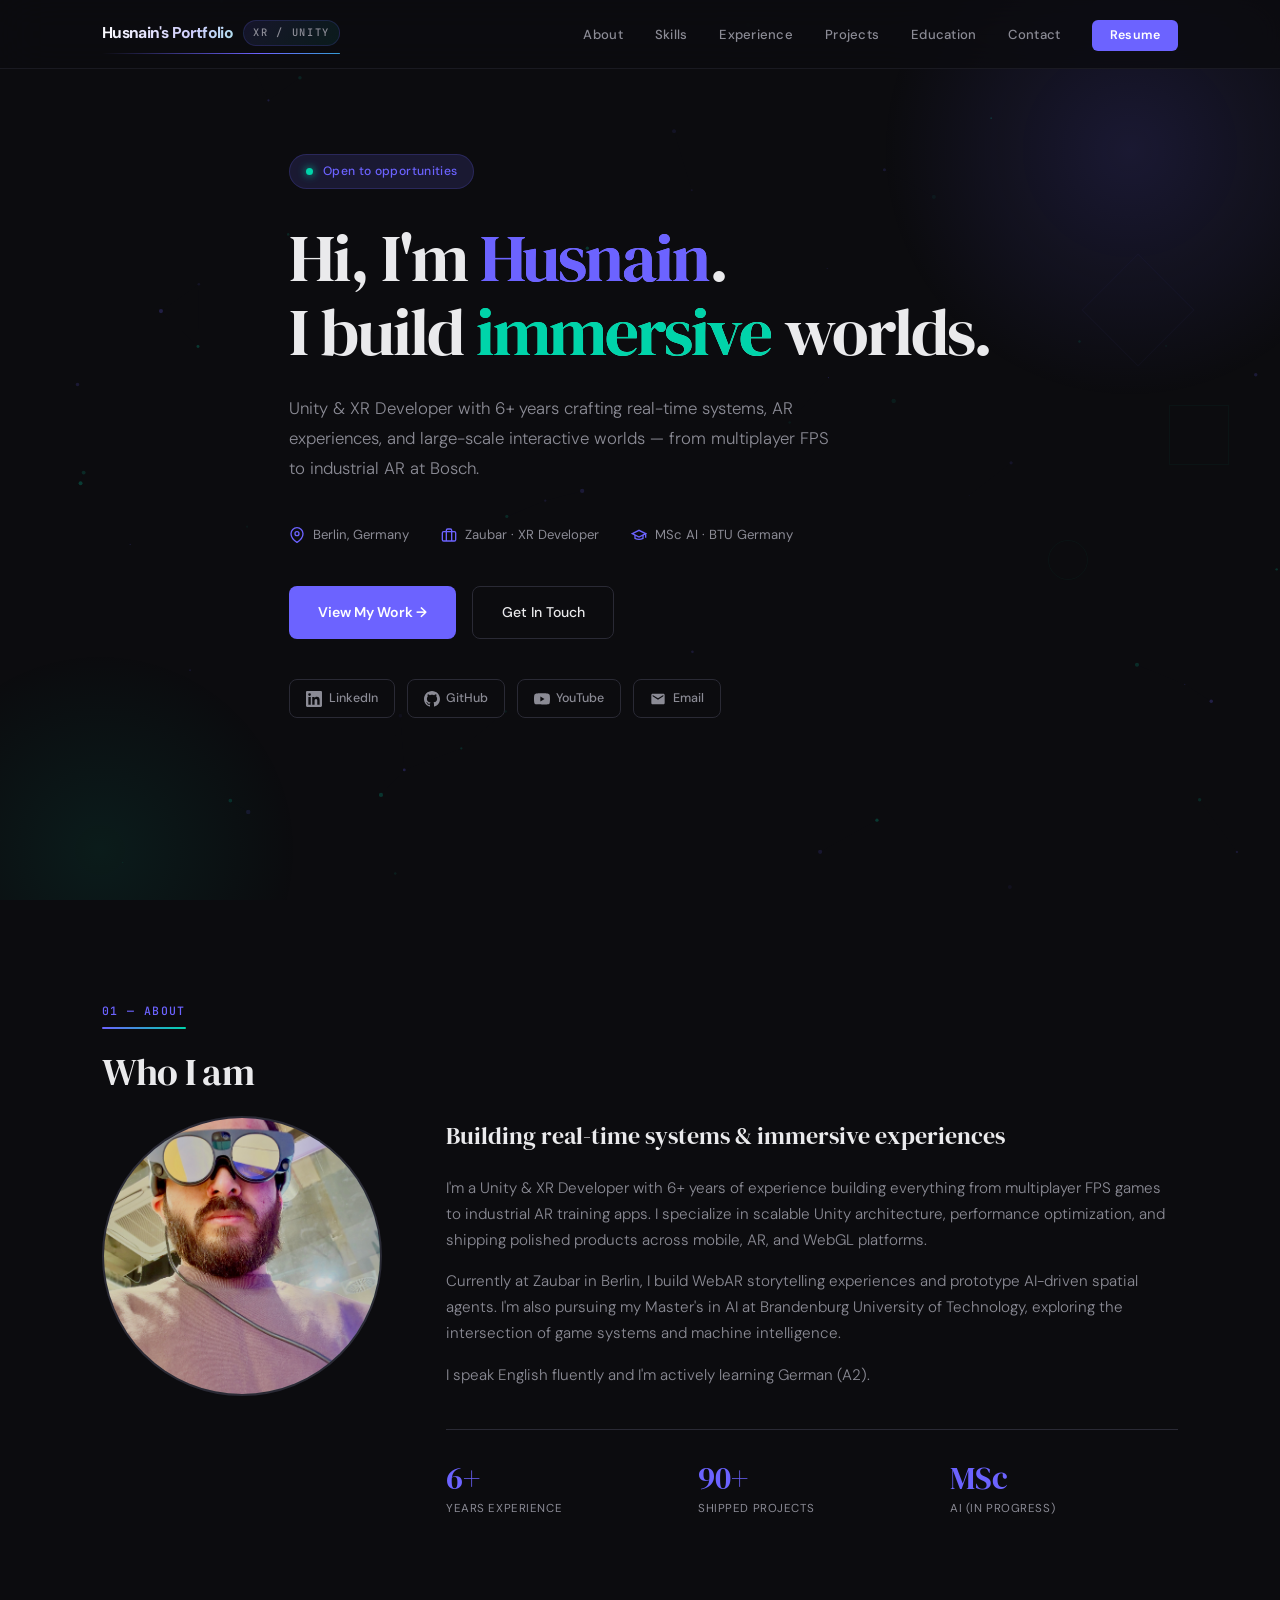
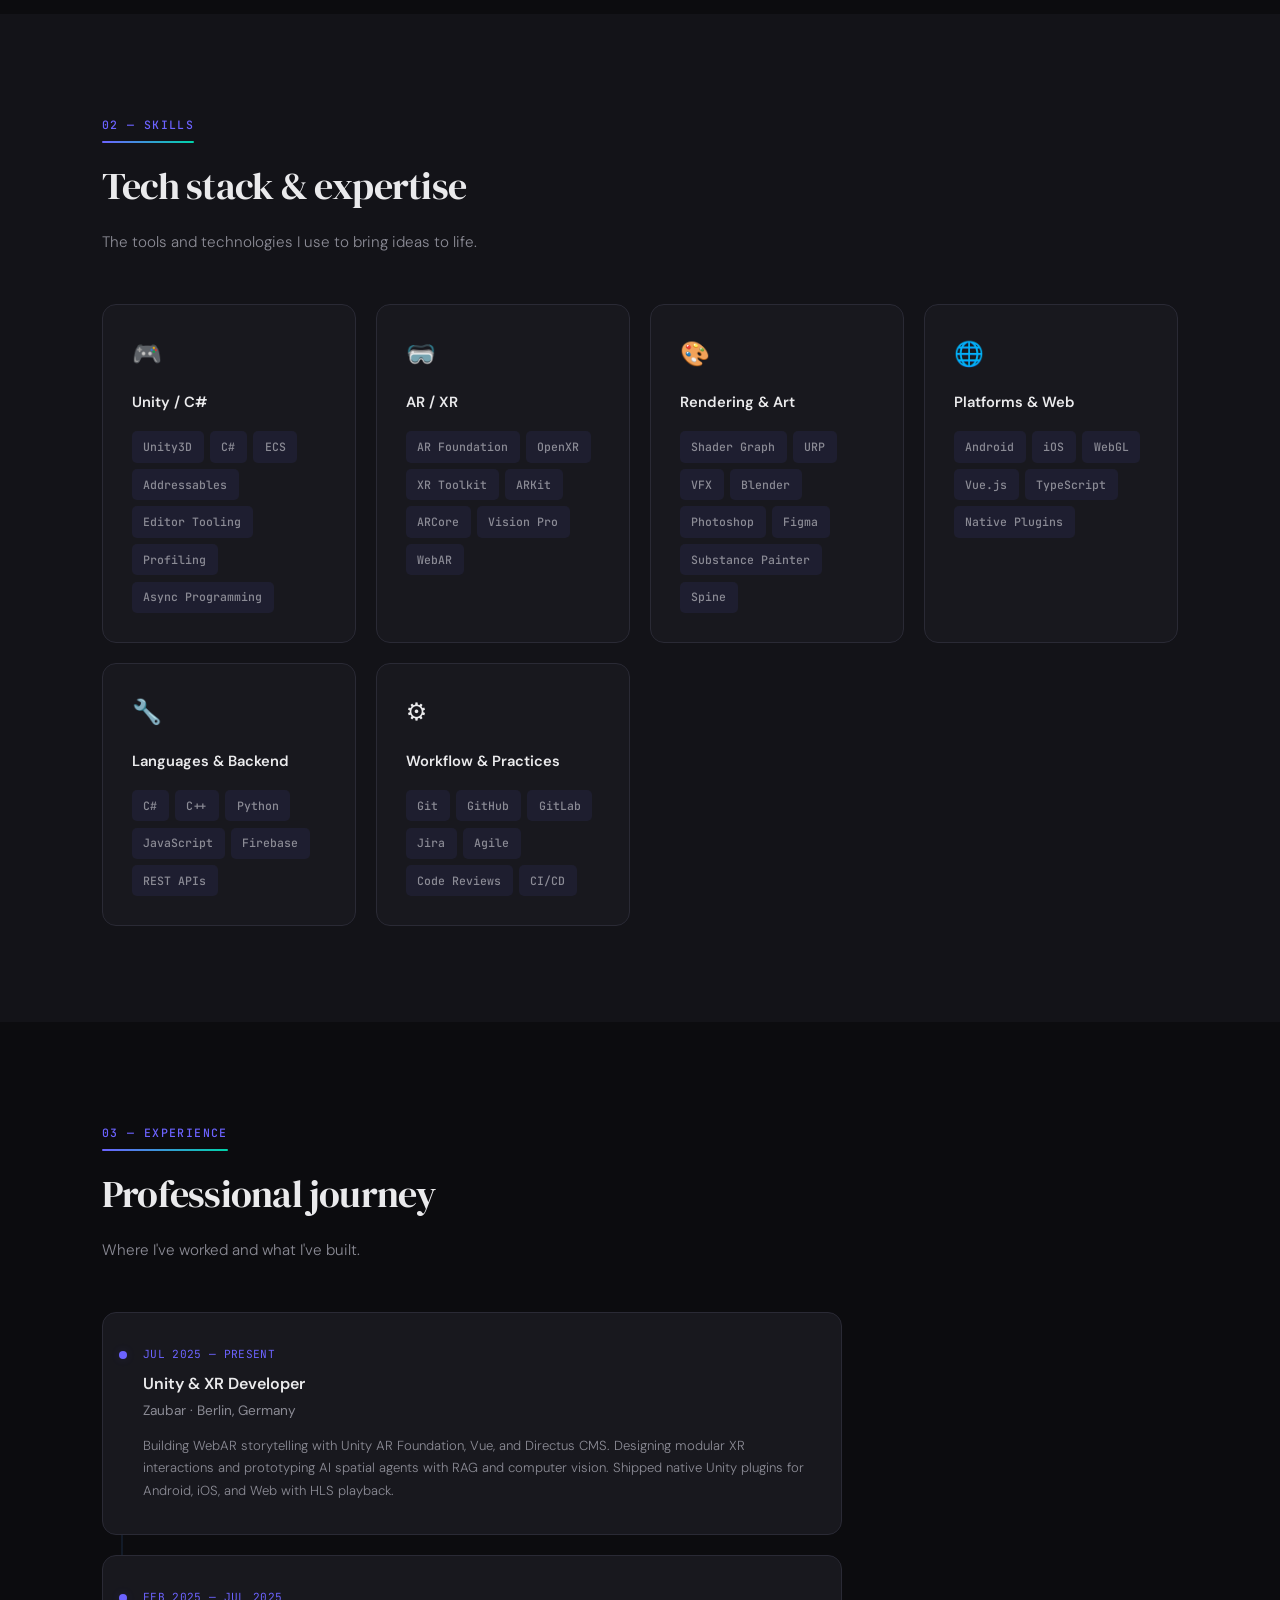
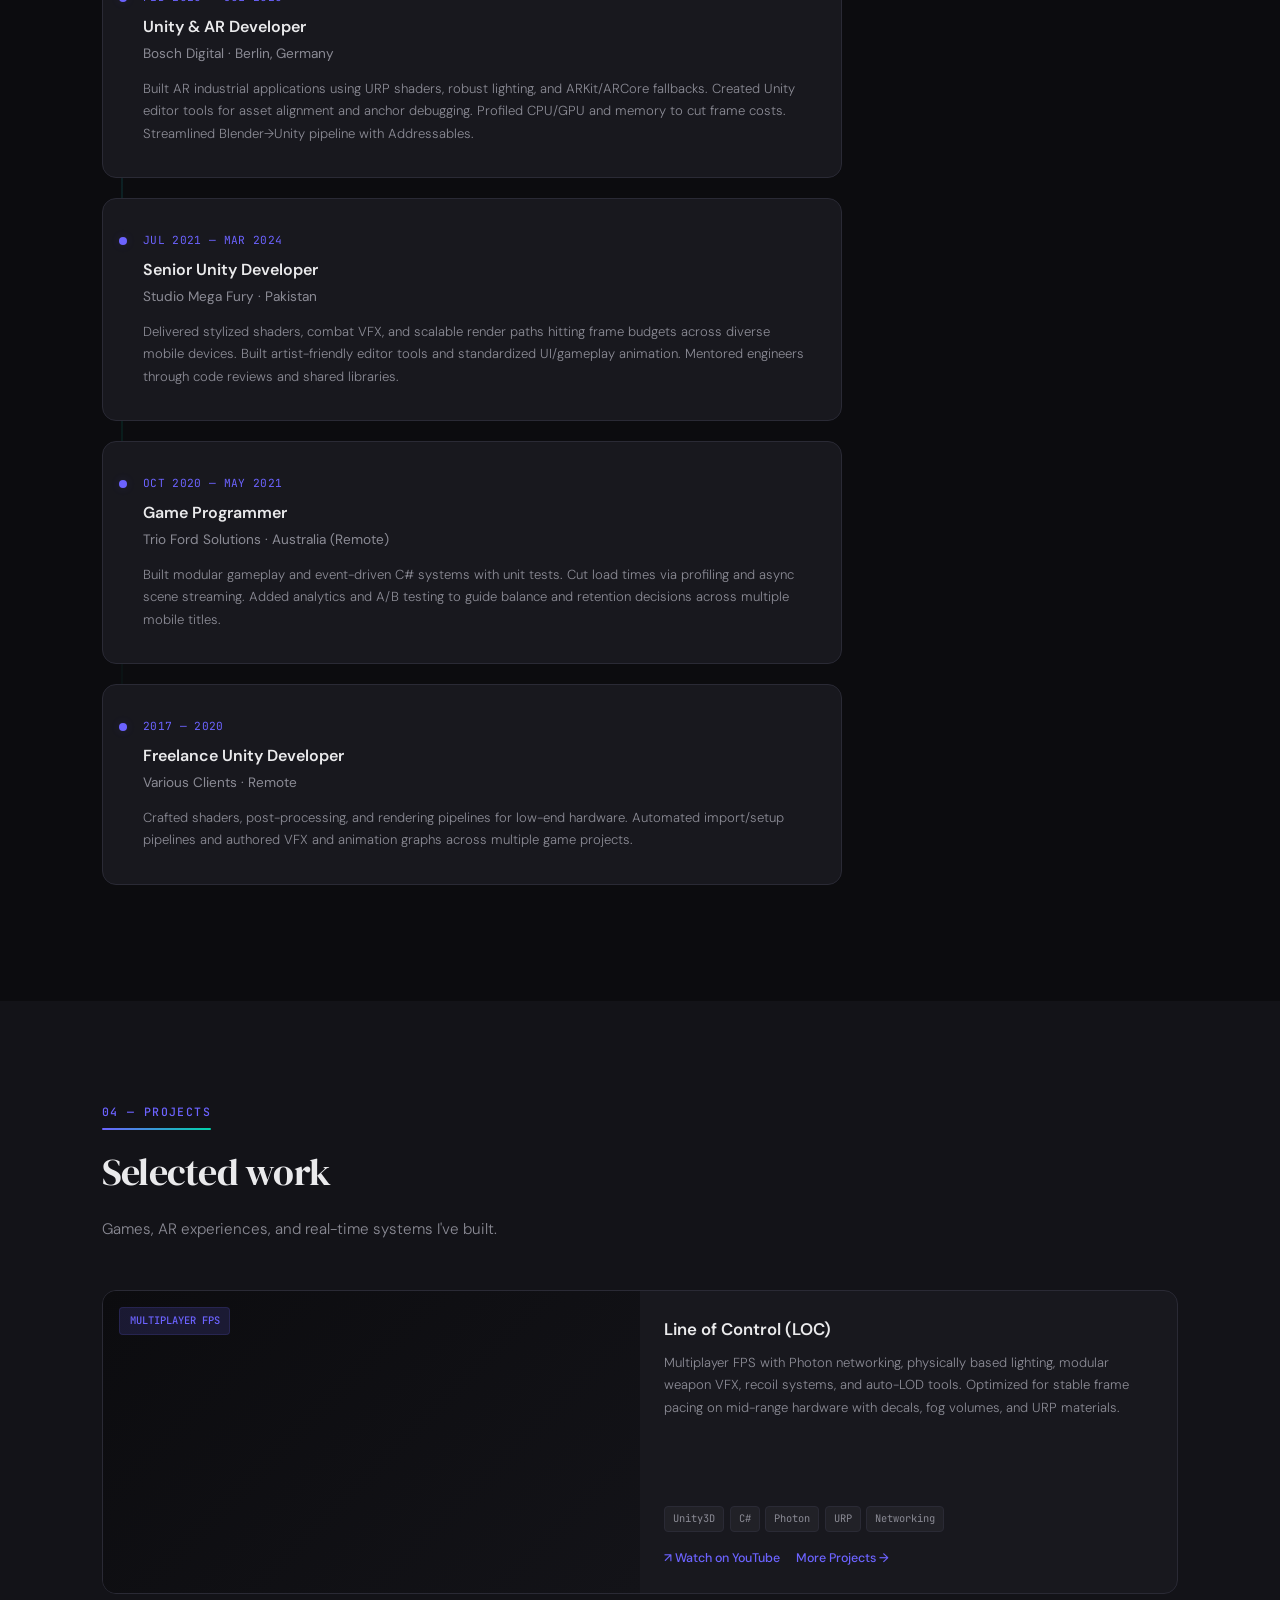
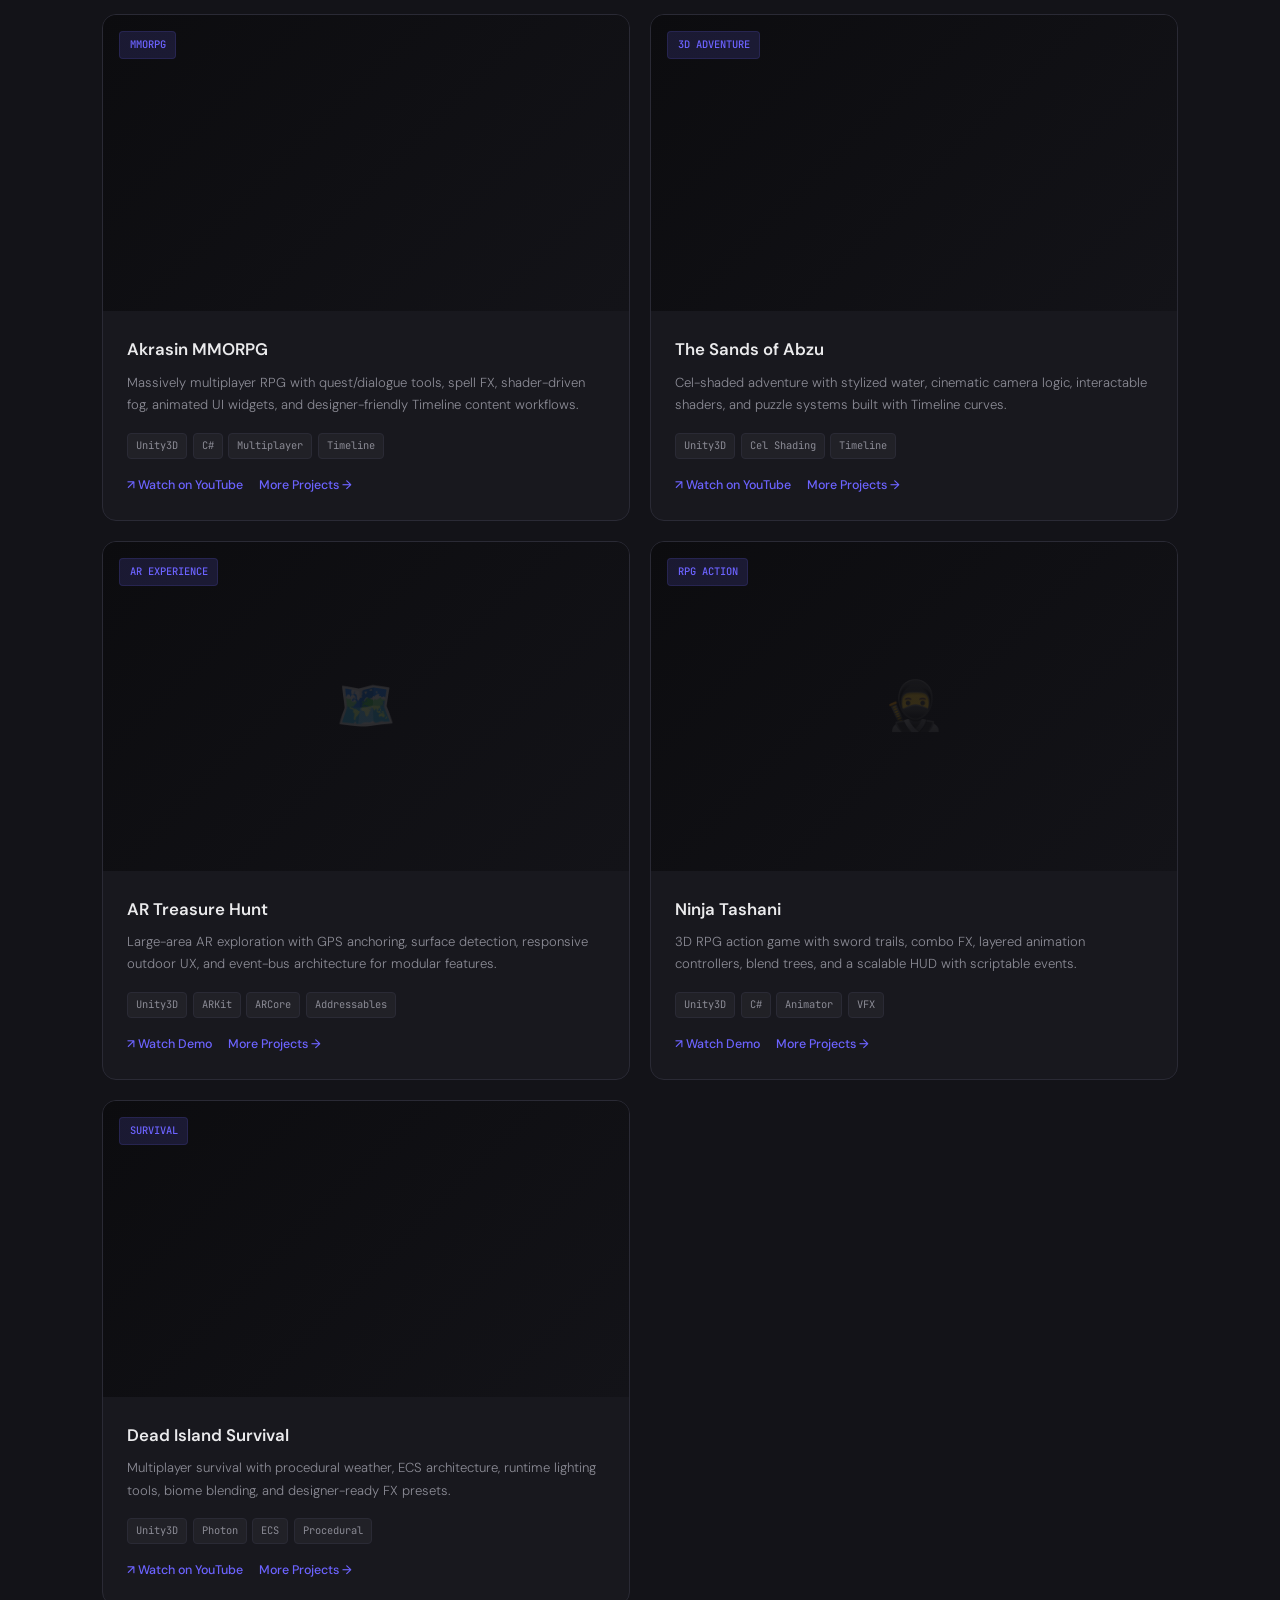
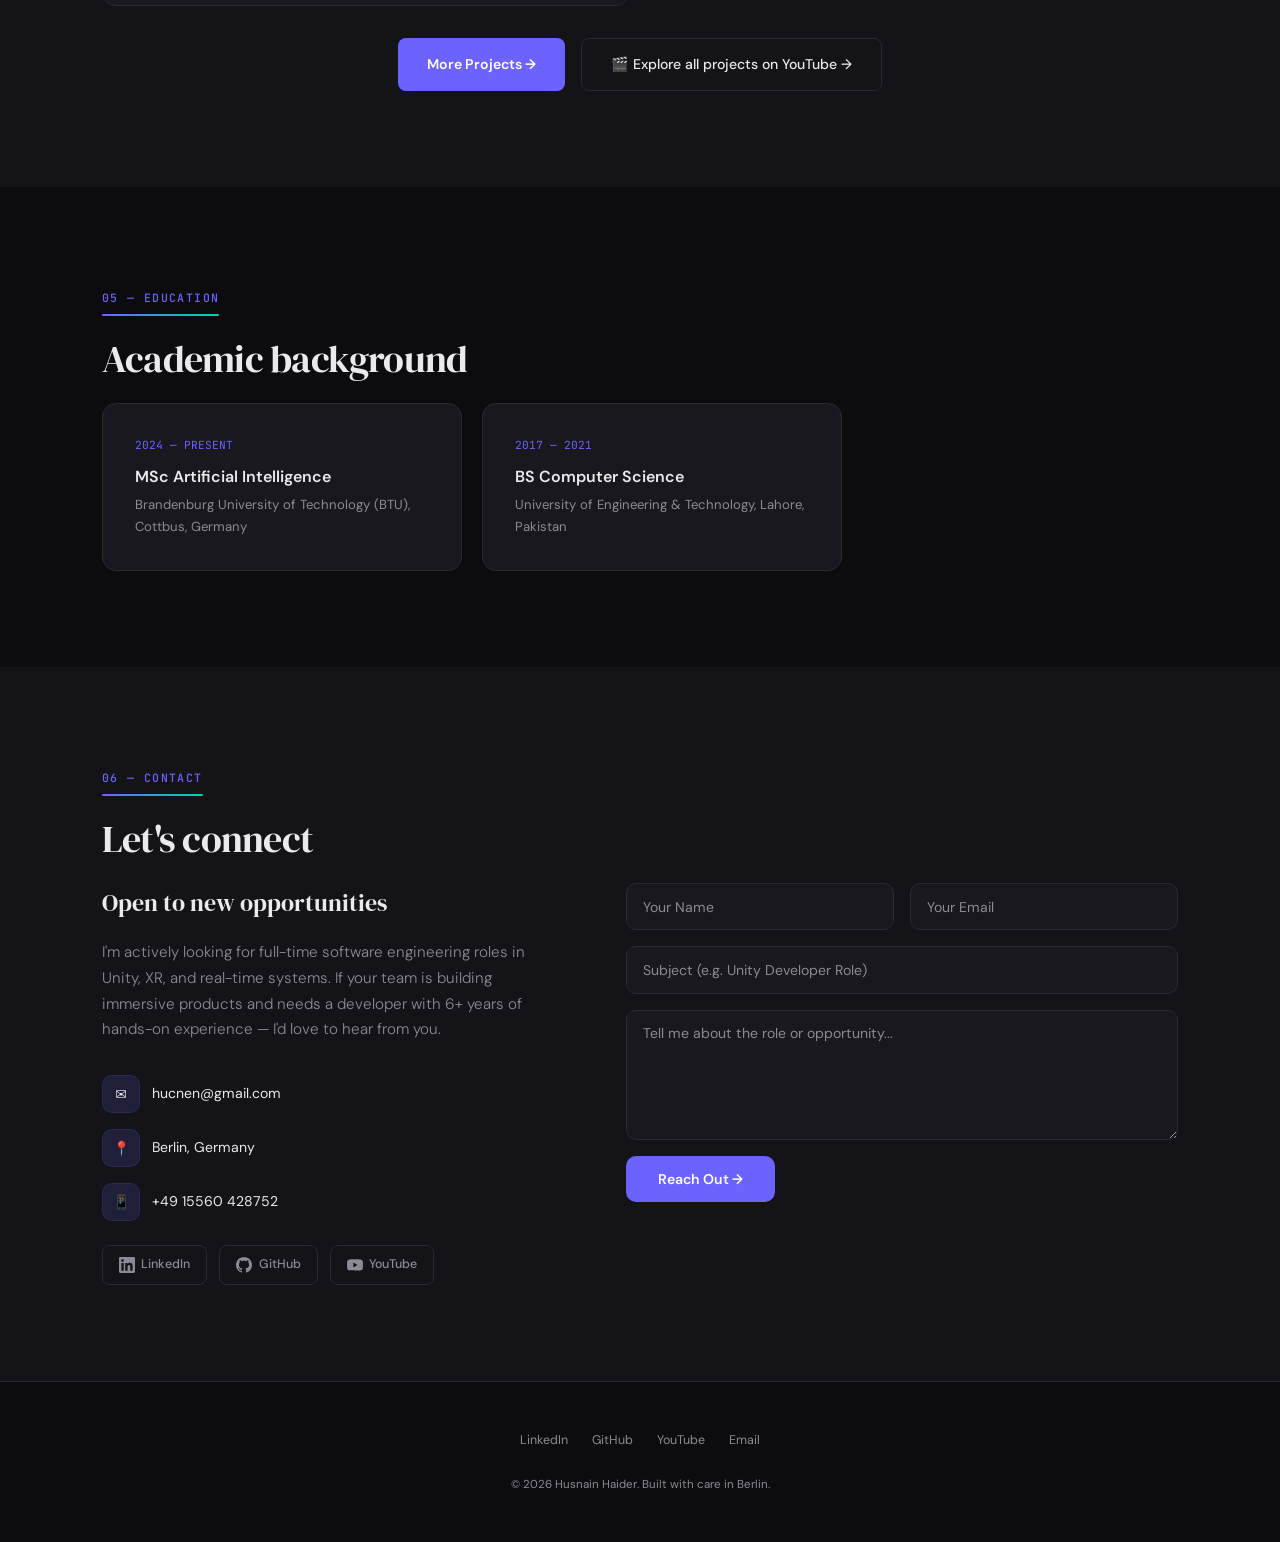
==== index.html @ 09506881 "Update shipped projects count from 50 to 90" ====
<!DOCTYPE html>
<html lang="en">
<head>
<meta charset="UTF-8">
<meta name="viewport" content="width=device-width, initial-scale=1.0">
<title>Husnain Haider — Unity & XR Developer | Berlin, Germany</title>
<meta name="description" content="Husnain Haider is a Unity & XR Developer with 6+ years building real-time games, AR experiences, and immersive worlds. Currently at Zaubar, Berlin. Previously at Bosch Digital. MSc AI at BTU Germany.">
<meta name="keywords" content="Husnain Haider, Unity Developer, XR Developer, AR Developer, Game Programmer, Berlin, Germany, Zaubar, Bosch Digital, C#, Unity3D, Augmented Reality, VR Developer">
<meta name="author" content="Husnain Haider">
<meta name="robots" content="index, follow">
<link rel="canonical" href="https://husnain.site/">
<!-- Open Graph -->
<meta property="og:type" content="website">
<meta property="og:url" content="https://husnain.site/">
<meta property="og:title" content="Husnain Haider — Unity & XR Developer">
<meta property="og:description" content="Unity & XR Developer with 6+ years building real-time games, AR experiences, and immersive worlds. Based in Berlin, Germany.">
<meta property="og:image" content="https://husnain.site/assets/photo.jpg">
<meta property="og:site_name" content="Husnain Haider Portfolio">
<!-- Twitter Card -->
<meta name="twitter:card" content="summary_large_image">
<meta name="twitter:title" content="Husnain Haider — Unity & XR Developer">
<meta name="twitter:description" content="Unity & XR Developer with 6+ years building real-time games, AR experiences, and immersive worlds. Based in Berlin, Germany.">
<meta name="twitter:image" content="https://husnain.site/assets/photo.jpg">
<!-- JSON-LD Structured Data -->
<script type="application/ld+json">
{
  "@context": "https://schema.org",
  "@type": "Person",
  "name": "Husnain Haider",
  "url": "https://husnain.site",
  "image": "https://husnain.site/assets/photo.jpg",
  "jobTitle": "Unity & XR Developer",
  "worksFor": { "@type": "Organization", "name": "Zaubar" },
  "address": { "@type": "PostalAddress", "addressLocality": "Berlin", "addressCountry": "DE" },
  "email": "hucnen@gmail.com",
  "telephone": "+4915560428752",
  "sameAs": [
    "https://linkedin.com/in/husnain-haider0",
    "https://github.com/husnain-haider",
    "https://www.youtube.com/@Hucnain"
  ],
  "alumniOf": [
    { "@type": "CollegeOrUniversity", "name": "Brandenburg University of Technology" },
    { "@type": "CollegeOrUniversity", "name": "University of Engineering and Technology Lahore" }
  ],
  "knowsAbout": ["Unity3D", "C#", "Augmented Reality", "XR Development", "Game Development", "AR Foundation", "OpenXR"]
}
</script>
<link rel="icon" type="image/x-icon" href="assets/favicon.ico">
<link rel="icon" type="image/png" sizes="32x32" href="assets/favicon-32.png">
<link rel="apple-touch-icon" sizes="180x180" href="assets/apple-touch-icon.png">
<link href="https://fonts.googleapis.com/css2?family=DM+Serif+Display&family=DM+Sans:wght@300;400;500;600;700&family=JetBrains+Mono:wght@400;500&display=swap" rel="stylesheet">
<style>
*, *::before, *::after { margin: 0; padding: 0; box-sizing: border-box; }

:root {
  --bg: #0C0C0F;
  --bg-alt: #131318;
  --bg-card: #18181E;
  --text: #EAEAEC;
  --text-muted: #8B8B95;
  --accent: #6C63FF;
  --accent-glow: rgba(108, 99, 255, 0.15);
  --accent-secondary: #00D4AA;
  --border: #2A2A35;
  --border-hover: #3A3A48;
  --serif: 'DM Serif Display', Georgia, serif;
  --sans: 'DM Sans', system-ui, sans-serif;
  --mono: 'JetBrains Mono', monospace;
  --radius: 14px;
  --transition: 0.35s cubic-bezier(0.4, 0, 0.2, 1);
}

html { scroll-behavior: smooth; font-size: 16px; }
body {
  font-family: var(--sans);
  background: var(--bg);
  color: var(--text);
  line-height: 1.7;
  -webkit-font-smoothing: antialiased;
}

::selection { background: var(--accent); color: #fff; }
a { color: inherit; text-decoration: none; }
.container { max-width: 1140px; margin: 0 auto; padding: 0 2rem; }

/* ─── NAV ─── */
nav {
  position: fixed; top: 0; left: 0; right: 0; z-index: 100;
  background: rgba(12, 12, 15, 0.8);
  backdrop-filter: blur(24px) saturate(1.2);
  border-bottom: 1px solid rgba(42,42,53,0.5);
}
nav .container {
  display: flex; justify-content: space-between; align-items: center;
  height: 68px;
}
.nav-logo {
  position: relative; display: inline-flex; align-items: center; gap: 0.65rem;
  font-family: var(--sans); font-size: 0.98rem; font-weight: 700;
  letter-spacing: -0.04em; color: var(--text);
  padding: 0.35rem 0 0.45rem; isolation: isolate;
}
.nav-logo::after {
  content: ''; position: absolute; left: 0; right: 0; bottom: 0;
  height: 1px; border-radius: 999px;
  background: linear-gradient(90deg, transparent, var(--accent), var(--accent-secondary), transparent);
  background-size: 200% 100%;
  animation: logoBeam 4.8s linear infinite;
}
.nav-logo-main {
  background: linear-gradient(120deg, #ffffff 0%, #cfcdfd 35%, #8ef1df 70%, #ffffff 100%);
  background-size: 200% 100%;
  -webkit-background-clip: text; background-clip: text; color: transparent;
  animation: logoShift 5.5s ease-in-out infinite;
}
.nav-logo-tag {
  position: relative; overflow: hidden;
  font-family: var(--mono); font-size: 0.65rem; font-weight: 500;
  letter-spacing: 0.16em; text-transform: uppercase; color: var(--text-muted);
  padding: 0.2rem 0.55rem; border-radius: 999px;
  border: 1px solid rgba(108,99,255,0.18);
  background: linear-gradient(135deg, rgba(108,99,255,0.12), rgba(0,212,170,0.08));
}
.nav-logo-tag::before {
  content: ''; position: absolute; inset: 0;
  background: linear-gradient(120deg, transparent 0%, rgba(255,255,255,0.28) 48%, transparent 100%);
  transform: translateX(-140%);
  animation: logoSweep 3.8s ease-in-out infinite;
}
.nav-logo-tag span { position: relative; z-index: 1; }
.nav-links { display: flex; gap: 2rem; list-style: none; align-items: center; }
.nav-links a {
  font-size: 0.82rem; font-weight: 500; color: var(--text-muted);
  letter-spacing: 0.02em; transition: var(--transition);
}
.nav-links a:hover { color: var(--text); }
.nav-resume {
  background: var(--accent) !important; color: #fff !important;
  padding: 0.45rem 1.1rem; border-radius: 6px; font-size: 0.78rem !important;
  font-weight: 600 !important; transition: var(--transition);
}
.nav-resume:hover { opacity: 0.85; transform: translateY(-1px); }
.hamburger {
  display: none; flex-direction: column; gap: 5px; cursor: pointer;
  background: none; border: none; padding: 4px;
}
.hamburger span {
  width: 22px; height: 2px; background: var(--text); border-radius: 2px;
  transition: var(--transition);
}

/* ─── PARTICLES CANVAS ─── */
#particles-canvas { position: fixed; inset: 0; pointer-events: none; z-index: 0; opacity: 0.45; }

/* ─── HERO ENTRANCE ─── */
@keyframes fadeInUp { from { opacity: 0; transform: translateY(35px); } to { opacity: 1; transform: translateY(0); } }
@keyframes shimmer { 0% { background-position: -200% 0; } 100% { background-position: 200% 0; } }
@keyframes gradientFlow { 0% { background-position: 0% 50%; } 50% { background-position: 100% 50%; } 100% { background-position: 0% 50%; } }
@keyframes morphBlob { 0%,100%{border-radius:60% 40% 30% 70%/60% 30% 70% 40%}25%{border-radius:30% 60% 70% 40%/50% 60% 30% 60%}50%{border-radius:50% 60% 30% 60%/30% 50% 70% 50%}75%{border-radius:60% 30% 50% 40%/70% 40% 60% 30%} }
@keyframes orbitSpin { from{transform:rotate(0deg)}to{transform:rotate(360deg)} }
@keyframes counterSpin { from{transform:rotate(0deg)}to{transform:rotate(-360deg)} }
@keyframes glowPulse { 0%,100%{box-shadow:0 0 20px var(--accent-glow),0 0 40px rgba(108,99,255,0.04)}50%{box-shadow:0 0 30px var(--accent-glow),0 0 60px rgba(108,99,255,0.1)} }

.hero-badge { animation: fadeInUp 0.8s ease-out 0.2s both; }
.hero h1 { animation: fadeInUp 0.8s ease-out 0.4s both; }
.hero-sub { animation: fadeInUp 0.8s ease-out 0.6s both; }
.hero-details { animation: fadeInUp 0.8s ease-out 0.8s both; }
.hero-actions { animation: fadeInUp 0.8s ease-out 1s both; }
.social-row { animation: fadeInUp 0.8s ease-out 1.15s both; }

.hero h1 .accent {
  background: linear-gradient(120deg, var(--accent), #9B8FFF, var(--accent));
  background-size: 200% auto; -webkit-background-clip: text; background-clip: text; color: transparent;
  animation: fadeInUp 0.8s ease-out 0.4s both, shimmer 4s linear 1.5s infinite;
}
.hero h1 .accent-green {
  background: linear-gradient(120deg, var(--accent-secondary), #7DFFDC, var(--accent-secondary));
  background-size: 200% auto; -webkit-background-clip: text; background-clip: text; color: transparent;
  animation: fadeInUp 0.8s ease-out 0.4s both, shimmer 5s linear 1.5s infinite;
}

/* ─── FLOATING GEOMETRY ─── */
.geo-shape { position: absolute; pointer-events: none; opacity: 0.04; border: 1px solid var(--accent); }
.geo-1 { width: 80px; height: 80px; top: 30%; right: 8%; transform: rotate(45deg); animation: float 12s ease-in-out infinite, orbitSpin 30s linear infinite; }
.geo-2 { width: 40px; height: 40px; top: 60%; right: 15%; border-radius: 50%; border-color: var(--accent-secondary); animation: float 15s ease-in-out infinite reverse; }
.geo-3 { width: 60px; height: 60px; top: 45%; right: 4%; animation: morphBlob 10s ease-in-out infinite, float 18s ease-in-out infinite; border-color: var(--accent-secondary); }

/* ─── PHOTO ORBIT RING ─── */
.about-photo { position: relative; animation: glowPulse 4s ease-in-out infinite; transition: transform 0.3s ease; }
.about-photo::before { content:''; position:absolute; inset:-8px; border-radius:50%; z-index:-1; background:conic-gradient(from 0deg,var(--accent),var(--accent-secondary),transparent,var(--accent)); animation:orbitSpin 8s linear infinite; opacity:0.25; }
.about-photo::after { content:''; position:absolute; inset:-18px; border-radius:50%; z-index:-2; border:1px dashed rgba(108,99,255,0.12); animation:counterSpin 25s linear infinite; }

/* ─── STAT HOVER ─── */
.stat-number { display: inline-block; transition: transform 0.3s ease, text-shadow 0.3s ease; }
.stat-number:hover { transform: scale(1.15); text-shadow: 0 0 20px var(--accent-glow); }

/* ─── SKILL CARD SPOTLIGHT ─── */
.skill-card::after { content:''; position:absolute; inset:0; border-radius:var(--radius); opacity:0; transition:opacity 0.4s; pointer-events:none; background:radial-gradient(circle at var(--mx,50%) var(--my,50%),rgba(108,99,255,0.07) 0%,transparent 60%); }
.skill-card:hover::after { opacity: 1; }

/* ─── TIMELINE CONNECTOR ─── */
.exp-list { position: relative; }
.exp-list::before { content:''; position:absolute; left:calc(1rem + 3px); top:2.4rem; bottom:2.4rem; width:2px; background:linear-gradient(to bottom,var(--accent),var(--accent-secondary),transparent); opacity:0.12; }
.exp-item::before { transition: transform 0.3s ease, box-shadow 0.3s ease; }
.exp-item:hover::before { transform: scale(1.6); box-shadow: 0 0 12px var(--accent), 0 0 24px var(--accent-glow); }

/* ─── PROJECT CARD SHINE ─── */
.project-card { position: relative; overflow: hidden; }
.project-card::after { content:''; position:absolute; top:0; left:-100%; width:50%; height:100%; background:linear-gradient(90deg,transparent,rgba(255,255,255,0.03),transparent); transition:left 0.6s ease; z-index:1; pointer-events:none; }
.project-card:hover::after { left: 150%; }

/* ─── BUTTON EFFECTS ─── */
.btn-primary, .btn-secondary { position: relative; overflow: hidden; }
.btn-primary::before, .btn-secondary::before { content:''; position:absolute; top:50%; left:50%; width:0; height:0; border-radius:50%; background:rgba(255,255,255,0.12); transform:translate(-50%,-50%); transition:width 0.5s,height 0.5s; pointer-events:none; }
.btn-primary:hover::before, .btn-secondary:hover::before { width: 300px; height: 300px; }

/* ─── SECTION LABEL GRADIENT LINE ─── */
.section-label { position: relative; display: inline-block; }
.section-label::after { content:''; display:block; height:2px; margin-top:0.4rem; background:linear-gradient(90deg,var(--accent),var(--accent-secondary),transparent); background-size:200% 100%; animation:gradientFlow 3s ease infinite; border-radius:2px; }

/* ─── NAV SCROLL ─── */
nav.scrolled { background: rgba(12,12,15,0.95); box-shadow: 0 4px 30px rgba(0,0,0,0.3); }
nav { transition: background 0.3s ease, box-shadow 0.3s ease; }

/* ─── HERO ─── */
.hero {
  min-height: 100vh; display: flex; align-items: center;
  padding-top: 68px; position: relative; overflow: hidden;
}
.hero-bg-grid {
  position: absolute; inset: 0; opacity: 0.03;
  background-image:
    linear-gradient(rgba(255,255,255,0.1) 1px, transparent 1px),
    linear-gradient(90deg, rgba(255,255,255,0.1) 1px, transparent 1px);
  background-size: 60px 60px;
}
.hero-glow {
  position: absolute; top: -100px; right: -100px;
  width: 500px; height: 500px; border-radius: 50%;
  background: radial-gradient(circle, var(--accent-glow) 0%, transparent 70%);
  pointer-events: none; animation: float 8s ease-in-out infinite;
}
.hero-glow-2 {
  position: absolute; bottom: -150px; left: -100px;
  width: 400px; height: 400px; border-radius: 50%;
  background: radial-gradient(circle, rgba(0,212,170,0.08) 0%, transparent 70%);
  pointer-events: none; animation: float 10s ease-in-out infinite reverse;
}
@keyframes float {
  0%, 100% { transform: translate(0, 0); }
  50% { transform: translate(20px, -20px); }
}
.hero-content { position: relative; z-index: 1; max-width: 720px; }
.hero-badge {
  display: inline-flex; align-items: center; gap: 0.6rem;
  padding: 0.4rem 1rem; background: var(--accent-glow);
  border: 1px solid rgba(108,99,255,0.2);
  border-radius: 50px; font-size: 0.76rem; font-weight: 500;
  color: var(--accent); margin-bottom: 2rem; letter-spacing: 0.03em;
}
.hero-badge .dot {
  width: 7px; height: 7px; background: var(--accent-secondary); border-radius: 50%;
  animation: pulse 2s ease-in-out infinite;
  box-shadow: 0 0 8px var(--accent-secondary);
}
@keyframes pulse { 0%, 100% { opacity: 1; } 50% { opacity: 0.4; } }
@keyframes logoShift {
  0%, 100% { background-position: 0% 50%; }
  50% { background-position: 100% 50%; }
}
@keyframes logoSweep {
  0%, 18% { transform: translateX(-140%); }
  42%, 100% { transform: translateX(140%); }
}
@keyframes logoBeam {
  0% { background-position: 200% 50%; }
  100% { background-position: 0% 50%; }
}
.hero h1 {
  font-family: var(--serif); font-size: clamp(2.6rem, 5.5vw, 4.2rem);
  line-height: 1.1; letter-spacing: -0.03em; margin-bottom: 1.5rem; font-weight: 400;
}
.hero h1 .accent { color: var(--accent); }
.hero h1 .accent-green { color: var(--accent-secondary); }
.hero-sub {
  font-size: 1.05rem; color: var(--text-muted); max-width: 540px;
  margin-bottom: 2.5rem; line-height: 1.8; font-weight: 300;
}
.hero-details { display: flex; gap: 2rem; margin-bottom: 2.5rem; flex-wrap: wrap; }
.hero-detail {
  display: flex; align-items: center; gap: 0.5rem;
  font-size: 0.82rem; color: var(--text-muted);
}
.hero-detail svg { width: 16px; height: 16px; stroke: var(--accent); fill: none; stroke-width: 2; }
.hero-actions { display: flex; gap: 1rem; flex-wrap: wrap; margin-bottom: 2.5rem; }
.btn-primary {
  display: inline-flex; align-items: center; gap: 0.5rem;
  padding: 0.85rem 1.8rem; background: var(--accent);
  color: #fff; border-radius: 8px; font-size: 0.88rem;
  font-weight: 600; transition: var(--transition); border: none; cursor: pointer;
}
.btn-primary:hover { transform: translateY(-2px); box-shadow: 0 8px 30px var(--accent-glow); }
.btn-secondary {
  display: inline-flex; align-items: center; gap: 0.5rem;
  padding: 0.85rem 1.8rem; background: transparent;
  color: var(--text); border-radius: 8px; font-size: 0.88rem;
  font-weight: 500; border: 1.5px solid var(--border); transition: var(--transition);
}
.btn-secondary:hover { border-color: var(--accent); color: var(--accent); }

/* Social buttons - full names */
.social-row { display: flex; gap: 0.75rem; flex-wrap: wrap; }
.social-row a {
  display: inline-flex; align-items: center; justify-content: center; gap: 0.4rem;
  padding: 0.5rem 1rem; min-width: auto;
  border-radius: 8px; border: 1px solid var(--border); color: var(--text-muted);
  transition: var(--transition); font-size: 0.78rem; font-weight: 500;
  white-space: nowrap;
}
.social-row a:hover { border-color: var(--accent); color: var(--accent); background: var(--accent-glow); }
.social-row a svg { width: 16px; height: 16px; fill: currentColor; flex-shrink: 0; }

/* ─── SECTION COMMONS ─── */
section { padding: 6rem 0; }
.section-label {
  font-family: var(--mono); font-size: 0.72rem; font-weight: 500;
  color: var(--accent); letter-spacing: 0.12em; text-transform: uppercase;
  margin-bottom: 0.6rem;
}
.section-title {
  font-family: var(--serif); font-size: clamp(1.8rem, 3.5vw, 2.4rem);
  letter-spacing: -0.02em; margin-bottom: 0.75rem; font-weight: 400;
}
.section-desc {
  color: var(--text-muted); max-width: 540px; font-size: 0.95rem;
  margin-bottom: 3rem; font-weight: 300;
}
.alt-bg { background: var(--bg-alt); }

/* ─── ABOUT ─── */
.about-grid { display: grid; grid-template-columns: 280px 1fr; gap: 4rem; align-items: start; }
.about-photo {
  aspect-ratio: 1; border-radius: 50%; overflow: hidden;
  border: 2px solid var(--border); background: var(--bg-card);
}
.about-photo-placeholder {
  width: 100%; height: 100%; display: flex; flex-direction: column;
  align-items: center; justify-content: center; gap: 0.5rem;
  color: var(--text-muted); font-size: 0.8rem;
}
.about-photo-placeholder svg { opacity: 0.3; }
.about-text h3 { font-family: var(--serif); font-size: 1.5rem; margin-bottom: 1.2rem; font-weight: 400; }
.about-text p { color: var(--text-muted); margin-bottom: 1rem; font-weight: 300; font-size: 0.95rem; }
.about-stats {
  display: grid; grid-template-columns: repeat(3, 1fr); gap: 1.5rem;
  margin-top: 2.5rem; padding-top: 2rem; border-top: 1px solid var(--border);
}
.stat-number { font-family: var(--serif); font-size: 2rem; color: var(--accent); line-height: 1; margin-bottom: 0.3rem; }
.stat-label { font-size: 0.72rem; color: var(--text-muted); text-transform: uppercase; letter-spacing: 0.05em; }

/* ─── SKILLS ─── */
.skills-grid { display: grid; grid-template-columns: repeat(auto-fit, minmax(250px, 1fr)); gap: 1.25rem; }
.skill-card {
  background: var(--bg-card); border-radius: var(--radius); padding: 1.8rem;
  border: 1px solid var(--border); transition: var(--transition);
  position: relative; overflow: hidden;
}
.skill-card::before {
  content: ''; position: absolute; top: 0; left: 0; right: 0; height: 2px;
  background: linear-gradient(90deg, var(--accent), var(--accent-secondary));
  opacity: 0; transition: var(--transition);
}
.skill-card:hover { border-color: var(--border-hover); transform: translateY(-3px); }
.skill-card:hover::before { opacity: 1; }
.skill-icon { font-size: 1.5rem; margin-bottom: 1rem; }
.skill-card h4 { font-weight: 600; margin-bottom: 1rem; font-size: 0.92rem; }
.skill-tags { display: flex; flex-wrap: wrap; gap: 0.4rem; }
.skill-tag {
  padding: 0.3rem 0.65rem; background: rgba(108,99,255,0.08); border-radius: 5px;
  font-size: 0.72rem; font-family: var(--mono); font-weight: 500;
  color: var(--text-muted); transition: var(--transition); border: 1px solid transparent;
}
.skill-tag:hover { color: var(--accent); border-color: rgba(108,99,255,0.2); }

/* ─── EXPERIENCE ─── */
.exp-list { max-width: 740px; }
.exp-item {
  padding: 2rem; background: var(--bg-card); border-radius: var(--radius);
  border: 1px solid var(--border); margin-bottom: 1.25rem;
  transition: var(--transition); position: relative; padding-left: 2.5rem;
}
.exp-item:hover { border-color: var(--border-hover); }
.exp-item::before {
  content: ''; position: absolute; left: 1rem; top: 2.4rem;
  width: 8px; height: 8px; border-radius: 50%;
  background: var(--accent); box-shadow: 0 0 10px var(--accent-glow);
}
.exp-date { font-family: var(--mono); font-size: 0.7rem; color: var(--accent); margin-bottom: 0.4rem; letter-spacing: 0.03em; }
.exp-item h4 { font-size: 1rem; font-weight: 600; margin-bottom: 0.1rem; }
.exp-company { font-size: 0.85rem; color: var(--text-muted); margin-bottom: 0.8rem; }
.exp-item p { font-size: 0.82rem; color: var(--text-muted); font-weight: 300; line-height: 1.7; }

/* ─── PROJECTS ─── */
.projects-grid { display: grid; grid-template-columns: repeat(2, 1fr); gap: 1.25rem; }
.project-card {
  background: var(--bg-card); border-radius: var(--radius); border: 1px solid var(--border);
  overflow: hidden; transition: var(--transition); display: flex; flex-direction: column;
}
.project-card:hover { border-color: var(--border-hover); transform: translateY(-3px); }
.project-card.featured { grid-column: 1 / -1; display: grid; grid-template-columns: 1fr 1fr; }
.project-thumb {
  background: linear-gradient(135deg, var(--bg) 0%, var(--bg-alt) 100%);
  aspect-ratio: 16/10; display: flex; align-items: center; justify-content: center;
  position: relative; overflow: hidden;
}
.project-thumb-icon { font-size: 3rem; opacity: 0.15; }
.project-thumb-tag {
  position: absolute; top: 1rem; left: 1rem;
  font-family: var(--mono); font-size: 0.65rem; font-weight: 500;
  color: var(--accent); background: var(--accent-glow);
  padding: 0.25rem 0.6rem; border-radius: 4px; border: 1px solid rgba(108,99,255,0.15);
  z-index: 2;
}
.project-thumb iframe {
  position: absolute; top: 0; left: 0; width: 100%; height: 100%; border: 0;
}
.project-thumb.has-video { aspect-ratio: 16/9; }
.project-body { padding: 1.5rem; flex: 1; display: flex; flex-direction: column; }
.project-body h3 { font-size: 1.05rem; font-weight: 600; margin-bottom: 0.5rem; }
.project-body p {
  font-size: 0.82rem; color: var(--text-muted); font-weight: 300;
  line-height: 1.7; margin-bottom: 1rem; flex: 1;
}
.project-tech { display: flex; gap: 0.35rem; flex-wrap: wrap; margin-bottom: 1rem; }
.project-tech span {
  font-family: var(--mono); font-size: 0.65rem; padding: 0.2rem 0.5rem;
  background: rgba(255,255,255,0.04); border-radius: 4px; color: var(--text-muted);
  border: 1px solid var(--border);
}
.project-links { display: flex; gap: 1rem; flex-wrap: wrap; }
.project-links a {
  font-size: 0.78rem; font-weight: 500; color: var(--accent);
  transition: var(--transition); display: flex; align-items: center; gap: 0.3rem;
}
.project-links a:hover { color: var(--accent-secondary); }
.projects-actions {
  display: flex; justify-content: center; gap: 1rem; margin-top: 2rem; flex-wrap: wrap;
}

/* ─── EDUCATION ─── */
.edu-grid { display: grid; grid-template-columns: 1fr 1fr; gap: 1.25rem; max-width: 740px; }
.edu-card {
  padding: 2rem; background: var(--bg-card); border-radius: var(--radius);
  border: 1px solid var(--border); transition: var(--transition);
}
.edu-card:hover { border-color: var(--border-hover); }
.edu-date { font-family: var(--mono); font-size: 0.7rem; color: var(--accent); margin-bottom: 0.5rem; }
.edu-card h4 { font-size: 1rem; font-weight: 600; margin-bottom: 0.2rem; }
.edu-card p { font-size: 0.82rem; color: var(--text-muted); }

/* ─── CONTACT ─── */
.contact-grid { display: grid; grid-template-columns: 1fr 1.2fr; gap: 4rem; }
.contact-info h3 { font-family: var(--serif); font-size: 1.5rem; margin-bottom: 1rem; font-weight: 400; }
.contact-info > p { color: var(--text-muted); margin-bottom: 2rem; font-weight: 300; font-size: 0.95rem; }
.contact-detail {
  display: flex; align-items: center; gap: 0.75rem; margin-bottom: 1rem; font-size: 0.88rem;
}
.contact-detail a { color: var(--text); transition: var(--transition); }
.contact-detail a:hover { color: var(--accent); }
.contact-icon {
  width: 38px; height: 38px; border-radius: 10px; background: var(--accent-glow);
  border: 1px solid rgba(108,99,255,0.15);
  display: flex; align-items: center; justify-content: center; font-size: 0.85rem; flex-shrink: 0;
}
.contact-form { display: flex; flex-direction: column; gap: 1rem; }
.form-row { display: grid; grid-template-columns: 1fr 1fr; gap: 1rem; }
.contact-form input, .contact-form textarea {
  width: 100%; padding: 0.85rem 1rem; background: var(--bg-card);
  border: 1.5px solid var(--border); border-radius: 10px; font-family: var(--sans);
  font-size: 0.88rem; color: var(--text); transition: var(--transition); outline: none;
}
.contact-form input::placeholder, .contact-form textarea::placeholder { color: var(--text-muted); }
.contact-form input:focus, .contact-form textarea:focus {
  border-color: var(--accent); box-shadow: 0 0 0 3px var(--accent-glow);
}
.contact-form textarea { resize: vertical; min-height: 130px; }
.contact-form button {
  padding: 0.9rem 2rem; background: var(--accent); color: #fff;
  border: none; border-radius: 10px; font-size: 0.88rem; font-weight: 600;
  cursor: pointer; transition: var(--transition); font-family: var(--sans); width: fit-content;
}
.contact-form button:hover { box-shadow: 0 8px 24px var(--accent-glow); transform: translateY(-1px); }

/* ─── FOOTER ─── */
footer { padding: 3rem 0; border-top: 1px solid var(--border); text-align: center; }
.footer-links { display: flex; justify-content: center; gap: 1.5rem; margin-bottom: 1.5rem; flex-wrap: wrap; }
.footer-links a { font-size: 0.78rem; color: var(--text-muted); transition: var(--transition); }
.footer-links a:hover { color: var(--accent); }
footer > .container > p { font-size: 0.72rem; color: var(--text-muted); }

/* ─── SCROLL REVEAL ─── */
.reveal { opacity: 0; transform: translateY(25px); transition: opacity 0.6s ease, transform 0.6s ease; }
.reveal.visible { opacity: 1; transform: translateY(0); }

/* ─── MOBILE ─── */
@media (max-width: 768px) {
  .nav-logo { font-size: 0.84rem; gap: 0.45rem; }
  .nav-logo-tag { font-size: 0.55rem; letter-spacing: 0.12em; padding: 0.18rem 0.42rem; }
  .nav-links { display: none; }
  .hamburger { display: flex; }
  .nav-links.open {
    display: flex; flex-direction: column; position: absolute;
    top: 68px; left: 0; right: 0; background: rgba(12,12,15,0.97);
    backdrop-filter: blur(20px); padding: 1.5rem 2rem; gap: 1.2rem;
    border-bottom: 1px solid var(--border);
  }
  .about-grid { grid-template-columns: 1fr; gap: 2rem; }
  .about-photo { max-width: 220px; }
  .about-stats { grid-template-columns: repeat(2, 1fr); }
  .projects-grid { grid-template-columns: 1fr; }
  .project-card.featured { grid-template-columns: 1fr; }
  .contact-grid { grid-template-columns: 1fr; gap: 2rem; }
  .form-row { grid-template-columns: 1fr; }
  .edu-grid { grid-template-columns: 1fr; }
  .hero-details { gap: 1rem; }
  section { padding: 4rem 0; }
}
</style>
</head>
<body>

<canvas id="particles-canvas"></canvas>

<!-- NAV -->
<nav>
  <div class="container">
    <a href="#" class="nav-logo" aria-label="Husnain's Portfolio">
      <span class="nav-logo-main">Husnain's Portfolio</span>
      <span class="nav-logo-tag"><span>XR / Unity</span></span>
    </a>
    <ul class="nav-links" id="navLinks">
      <li><a href="#about">About</a></li>
      <li><a href="#skills">Skills</a></li>
      <li><a href="#experience">Experience</a></li>
      <li><a href="#projects">Projects</a></li>
      <li><a href="#education">Education</a></li>
      <li><a href="#contact">Contact</a></li>
      <li><a href="assets/Resume_Husnain_Haider.pdf" target="_blank" class="nav-resume">Resume</a></li>
    </ul>
    <button class="hamburger" onclick="document.getElementById('navLinks').classList.toggle('open')" aria-label="Menu">
      <span></span><span></span><span></span>
    </button>
  </div>
</nav>

<!-- HERO -->
<section class="hero">
  <div class="hero-bg-grid"></div>
  <div class="hero-glow"></div>
  <div class="hero-glow-2"></div>
  <div class="geo-shape geo-1"></div>
  <div class="geo-shape geo-2"></div>
  <div class="geo-shape geo-3"></div>
  <div class="container">
    <div class="hero-content">
      <div class="hero-badge"><span class="dot"></span> Open to opportunities</div>
      <h1>
        Hi, I'm <span class="accent">Husnain</span>.<br>
        I build <span class="accent-green">immersive</span> worlds.
      </h1>
      <p class="hero-sub">Unity & XR Developer with 6+ years crafting real-time systems, AR experiences, and large-scale interactive worlds — from multiplayer FPS to industrial AR at Bosch.</p>
      <div class="hero-details">
        <span class="hero-detail">
          <svg viewBox="0 0 24 24"><path d="M21 10c0 7-9 13-9 13s-9-6-9-13a9 9 0 0 1 18 0z"/><circle cx="12" cy="10" r="3"/></svg>
          Berlin, Germany
        </span>
        <span class="hero-detail">
          <svg viewBox="0 0 24 24"><rect x="2" y="7" width="20" height="14" rx="2" ry="2"/><path d="M16 21V5a2 2 0 0 0-2-2h-4a2 2 0 0 0-2 2v16"/></svg>
          Zaubar · XR Developer
        </span>
        <span class="hero-detail">
          <svg viewBox="0 0 24 24"><path d="M22 10v6M2 10l10-5 10 5-10 5z"/><path d="M6 12v5c6 3 12 0 12 0v-5"/></svg>
          MSc AI · BTU Germany
        </span>
      </div>
      <div class="hero-actions">
        <a href="#projects" class="btn-primary">View My Work →</a>
        <a href="#contact" class="btn-secondary">Get In Touch</a>
      </div>
      <div class="social-row">
        <a href="https://linkedin.com/in/husnain-haider0" target="_blank">
          <svg viewBox="0 0 24 24"><path d="M20.447 20.452h-3.554v-5.569c0-1.328-.027-3.037-1.852-3.037-1.853 0-2.136 1.445-2.136 2.939v5.667H9.351V9h3.414v1.561h.046c.477-.9 1.637-1.85 3.37-1.85 3.601 0 4.267 2.37 4.267 5.455v6.286zM5.337 7.433a2.062 2.062 0 01-2.063-2.065 2.064 2.064 0 112.063 2.065zm1.782 13.019H3.555V9h3.564v11.452zM22.225 0H1.771C.792 0 0 .774 0 1.729v20.542C0 23.227.792 24 1.771 24h20.451C23.2 24 24 23.227 24 22.271V1.729C24 .774 23.2 0 22.222 0h.003z"/></svg>
          LinkedIn
        </a>
        <a href="https://github.com/husnain-haider" target="_blank">
          <svg viewBox="0 0 24 24"><path d="M12 0c-6.626 0-12 5.373-12 12 0 5.302 3.438 9.8 8.207 11.387.599.111.793-.261.793-.577v-2.234c-3.338.726-4.033-1.416-4.033-1.416-.546-1.387-1.333-1.756-1.333-1.756-1.089-.745.083-.729.083-.729 1.205.084 1.839 1.237 1.839 1.237 1.07 1.834 2.807 1.304 3.492.997.107-.775.418-1.305.762-1.604-2.665-.305-5.467-1.334-5.467-5.931 0-1.311.469-2.381 1.236-3.221-.124-.303-.535-1.524.117-3.176 0 0 1.008-.322 3.301 1.23.957-.266 1.983-.399 3.003-.404 1.02.005 2.047.138 3.006.404 2.291-1.552 3.297-1.23 3.297-1.23.653 1.653.242 2.874.118 3.176.77.84 1.235 1.911 1.235 3.221 0 4.609-2.807 5.624-5.479 5.921.43.372.823 1.102.823 2.222v3.293c0 .319.192.694.801.576 4.765-1.589 8.199-6.086 8.199-11.386 0-6.627-5.373-12-12-12z"/></svg>
          GitHub
        </a>
        <a href="https://www.youtube.com/@Hucnain/videos" target="_blank">
          <svg viewBox="0 0 24 24"><path d="M23.498 6.186a3.016 3.016 0 0 0-2.122-2.136C19.505 3.545 12 3.545 12 3.545s-7.505 0-9.377.505A3.017 3.017 0 0 0 .502 6.186C0 8.07 0 12 0 12s0 3.93.502 5.814a3.016 3.016 0 0 0 2.122 2.136c1.871.505 9.376.505 9.376.505s7.505 0 9.377-.505a3.015 3.015 0 0 0 2.122-2.136C24 15.93 24 12 24 12s0-3.93-.502-5.814zM9.545 15.568V8.432L15.818 12l-6.273 3.568z"/></svg>
          YouTube
        </a>
        <a href="mailto:hucnen@gmail.com">
          <svg viewBox="0 0 24 24"><path d="M20 4H4c-1.1 0-2 .9-2 2v12c0 1.1.9 2 2 2h16c1.1 0 2-.9 2-2V6c0-1.1-.9-2-2-2zm0 4l-8 5-8-5V6l8 5 8-5v2z"/></svg>
          Email
        </a>
      </div>
    </div>
  </div>
</section>

<!-- ABOUT -->
<section id="about">
  <div class="container">
    <span class="section-label reveal">01 — About</span>
    <h2 class="section-title reveal">Who I am</h2>
    <div class="about-grid">
      <div class="about-photo reveal">
        <img src="assets/photo.jpg" alt="Husnain Haider" style="width:100%;height:100%;object-fit:cover;">
      </div>
      <div class="about-text reveal">
        <h3>Building real-time systems &amp; immersive experiences</h3>
        <p>I'm a Unity & XR Developer with 6+ years of experience building everything from multiplayer FPS games to industrial AR training apps. I specialize in scalable Unity architecture, performance optimization, and shipping polished products across mobile, AR, and WebGL platforms.</p>
        <p>Currently at Zaubar in Berlin, I build WebAR storytelling experiences and prototype AI-driven spatial agents. I'm also pursuing my Master's in AI at Brandenburg University of Technology, exploring the intersection of game systems and machine intelligence.</p>
        <p>I speak English fluently and I'm actively learning German (A2).</p>
        <div class="about-stats">
          <div><div class="stat-number">6+</div><div class="stat-label">Years Experience</div></div>
          <div><div class="stat-number">90+</div><div class="stat-label">Shipped Projects</div></div>
          <div><div class="stat-number">MSc</div><div class="stat-label">AI (in progress)</div></div>
        </div>
      </div>
    </div>
  </div>
</section>

<!-- SKILLS -->
<section id="skills" class="alt-bg">
  <div class="container">
    <span class="section-label reveal">02 — Skills</span>
    <h2 class="section-title reveal">Tech stack &amp; expertise</h2>
    <p class="section-desc reveal">The tools and technologies I use to bring ideas to life.</p>
    <div class="skills-grid">
      <div class="skill-card reveal">
        <div class="skill-icon">🎮</div>
        <h4>Unity / C#</h4>
        <div class="skill-tags">
          <span class="skill-tag">Unity3D</span><span class="skill-tag">C#</span>
          <span class="skill-tag">ECS</span><span class="skill-tag">Addressables</span>
          <span class="skill-tag">Editor Tooling</span><span class="skill-tag">Profiling</span>
          <span class="skill-tag">Async Programming</span>
        </div>
      </div>
      <div class="skill-card reveal">
        <div class="skill-icon">🥽</div>
        <h4>AR / XR</h4>
        <div class="skill-tags">
          <span class="skill-tag">AR Foundation</span><span class="skill-tag">OpenXR</span>
          <span class="skill-tag">XR Toolkit</span><span class="skill-tag">ARKit</span>
          <span class="skill-tag">ARCore</span><span class="skill-tag">Vision Pro</span>
          <span class="skill-tag">WebAR</span>
        </div>
      </div>
      <div class="skill-card reveal">
        <div class="skill-icon">🎨</div>
        <h4>Rendering &amp; Art</h4>
        <div class="skill-tags">
          <span class="skill-tag">Shader Graph</span><span class="skill-tag">URP</span>
          <span class="skill-tag">VFX</span><span class="skill-tag">Blender</span>
          <span class="skill-tag">Photoshop</span><span class="skill-tag">Figma</span>
          <span class="skill-tag">Substance Painter</span><span class="skill-tag">Spine</span>
        </div>
      </div>
      <div class="skill-card reveal">
        <div class="skill-icon">🌐</div>
        <h4>Platforms &amp; Web</h4>
        <div class="skill-tags">
          <span class="skill-tag">Android</span><span class="skill-tag">iOS</span>
          <span class="skill-tag">WebGL</span><span class="skill-tag">Vue.js</span>
          <span class="skill-tag">TypeScript</span><span class="skill-tag">Native Plugins</span>
        </div>
      </div>
      <div class="skill-card reveal">
        <div class="skill-icon">🔧</div>
        <h4>Languages &amp; Backend</h4>
        <div class="skill-tags">
          <span class="skill-tag">C#</span><span class="skill-tag">C++</span>
          <span class="skill-tag">Python</span><span class="skill-tag">JavaScript</span>
          <span class="skill-tag">Firebase</span><span class="skill-tag">REST APIs</span>
        </div>
      </div>
      <div class="skill-card reveal">
        <div class="skill-icon">⚙️</div>
        <h4>Workflow &amp; Practices</h4>
        <div class="skill-tags">
          <span class="skill-tag">Git</span><span class="skill-tag">GitHub</span>
          <span class="skill-tag">GitLab</span><span class="skill-tag">Jira</span>
          <span class="skill-tag">Agile</span><span class="skill-tag">Code Reviews</span>
          <span class="skill-tag">CI/CD</span>
        </div>
      </div>
    </div>
  </div>
</section>

<!-- EXPERIENCE (moved before projects) -->
<section id="experience">
  <div class="container">
    <span class="section-label reveal">03 — Experience</span>
    <h2 class="section-title reveal">Professional journey</h2>
    <p class="section-desc reveal">Where I've worked and what I've built.</p>
    <div class="exp-list">
      <div class="exp-item reveal">
        <div class="exp-date">JUL 2025 — PRESENT</div>
        <h4>Unity & XR Developer</h4>
        <div class="exp-company">Zaubar · Berlin, Germany</div>
        <p>Building WebAR storytelling with Unity AR Foundation, Vue, and Directus CMS. Designing modular XR interactions and prototyping AI spatial agents with RAG and computer vision. Shipped native Unity plugins for Android, iOS, and Web with HLS playback.</p>
      </div>
      <div class="exp-item reveal">
        <div class="exp-date">FEB 2025 — JUL 2025</div>
        <h4>Unity & AR Developer</h4>
        <div class="exp-company">Bosch Digital · Berlin, Germany</div>
        <p>Built AR industrial applications using URP shaders, robust lighting, and ARKit/ARCore fallbacks. Created Unity editor tools for asset alignment and anchor debugging. Profiled CPU/GPU and memory to cut frame costs. Streamlined Blender→Unity pipeline with Addressables.</p>
      </div>
      <div class="exp-item reveal">
        <div class="exp-date">JUL 2021 — MAR 2024</div>
        <h4>Senior Unity Developer</h4>
        <div class="exp-company">Studio Mega Fury · Pakistan</div>
        <p>Delivered stylized shaders, combat VFX, and scalable render paths hitting frame budgets across diverse mobile devices. Built artist-friendly editor tools and standardized UI/gameplay animation. Mentored engineers through code reviews and shared libraries.</p>
      </div>
      <div class="exp-item reveal">
        <div class="exp-date">OCT 2020 — MAY 2021</div>
        <h4>Game Programmer</h4>
        <div class="exp-company">Trio Ford Solutions · Australia (Remote)</div>
        <p>Built modular gameplay and event-driven C# systems with unit tests. Cut load times via profiling and async scene streaming. Added analytics and A/B testing to guide balance and retention decisions across multiple mobile titles.</p>
      </div>
      <div class="exp-item reveal">
        <div class="exp-date">2017 — 2020</div>
        <h4>Freelance Unity Developer</h4>
        <div class="exp-company">Various Clients · Remote</div>
        <p>Crafted shaders, post-processing, and rendering pipelines for low-end hardware. Automated import/setup pipelines and authored VFX and animation graphs across multiple game projects.</p>
      </div>
    </div>
  </div>
</section>

<!-- PROJECTS (moved after experience) -->
<section id="projects" class="alt-bg">
  <div class="container">
    <span class="section-label reveal">04 — Projects</span>
    <h2 class="section-title reveal">Selected work</h2>
    <p class="section-desc reveal">Games, AR experiences, and real-time systems I've built.</p>
    <div class="projects-grid">

      <div class="project-card featured reveal">
        <div class="project-thumb has-video">
          <span class="project-thumb-tag">MULTIPLAYER FPS</span>
          <iframe src="https://www.youtube.com/embed/3QN_avy_Hl0" title="Line of Control Demo" allow="accelerometer; autoplay; clipboard-write; encrypted-media; gyroscope; picture-in-picture" allowfullscreen loading="lazy"></iframe>
        </div>
        <div class="project-body">
          <h3>Line of Control (LOC)</h3>
          <p>Multiplayer FPS with Photon networking, physically based lighting, modular weapon VFX, recoil systems, and auto-LOD tools. Optimized for stable frame pacing on mid-range hardware with decals, fog volumes, and URP materials.</p>
          <div class="project-tech"><span>Unity3D</span><span>C#</span><span>Photon</span><span>URP</span><span>Networking</span></div>
          <div class="project-links">
            <a href="https://www.youtube.com/watch?v=3QN_avy_Hl0" target="_blank">↗ Watch on YouTube</a>
            <a href="projects.html#project-01">More Projects →</a>
          </div>
        </div>
      </div>

      <div class="project-card reveal">
        <div class="project-thumb has-video">
          <span class="project-thumb-tag">MMORPG</span>
          <iframe src="https://www.youtube.com/embed/PA4sbqfedqU" title="Akrasin MMORPG Demo" allow="accelerometer; autoplay; clipboard-write; encrypted-media; gyroscope; picture-in-picture" allowfullscreen loading="lazy"></iframe>
        </div>
        <div class="project-body">
          <h3>Akrasin MMORPG</h3>
          <p>Massively multiplayer RPG with quest/dialogue tools, spell FX, shader-driven fog, animated UI widgets, and designer-friendly Timeline content workflows.</p>
          <div class="project-tech"><span>Unity3D</span><span>C#</span><span>Multiplayer</span><span>Timeline</span></div>
          <div class="project-links">
            <a href="https://www.youtube.com/watch?v=PA4sbqfedqU" target="_blank">↗ Watch on YouTube</a>
            <a href="projects.html#project-02">More Projects →</a>
          </div>
        </div>
      </div>

      <div class="project-card reveal">
        <div class="project-thumb has-video">
          <span class="project-thumb-tag">3D ADVENTURE</span>
          <iframe src="https://www.youtube.com/embed/QQuzqS29sr8" title="The Sands of Abzu Demo" allow="accelerometer; autoplay; clipboard-write; encrypted-media; gyroscope; picture-in-picture" allowfullscreen loading="lazy"></iframe>
        </div>
        <div class="project-body">
          <h3>The Sands of Abzu</h3>
          <p>Cel-shaded adventure with stylized water, cinematic camera logic, interactable shaders, and puzzle systems built with Timeline curves.</p>
          <div class="project-tech"><span>Unity3D</span><span>Cel Shading</span><span>Timeline</span></div>
          <div class="project-links">
            <a href="https://www.youtube.com/watch?v=QQuzqS29sr8" target="_blank">↗ Watch on YouTube</a>
            <a href="projects.html#project-03">More Projects →</a>
          </div>
        </div>
      </div>

      <div class="project-card reveal">
        <div class="project-thumb">
          <span class="project-thumb-icon">🗺️</span>
          <span class="project-thumb-tag">AR EXPERIENCE</span>
        </div>
        <div class="project-body">
          <h3>AR Treasure Hunt</h3>
          <p>Large-area AR exploration with GPS anchoring, surface detection, responsive outdoor UX, and event-bus architecture for modular features.</p>
          <div class="project-tech"><span>Unity3D</span><span>ARKit</span><span>ARCore</span><span>Addressables</span></div>
          <div class="project-links">
            <a href="https://www.youtube.com/@Hucnain/videos" target="_blank">↗ Watch Demo</a>
            <a href="projects.html#project-04">More Projects →</a>
          </div>
        </div>
      </div>

      <div class="project-card reveal">
        <div class="project-thumb">
          <span class="project-thumb-icon">🥷</span>
          <span class="project-thumb-tag">RPG ACTION</span>
        </div>
        <div class="project-body">
          <h3>Ninja Tashani</h3>
          <p>3D RPG action game with sword trails, combo FX, layered animation controllers, blend trees, and a scalable HUD with scriptable events.</p>
          <div class="project-tech"><span>Unity3D</span><span>C#</span><span>Animator</span><span>VFX</span></div>
          <div class="project-links">
            <a href="https://www.youtube.com/@Hucnain/videos" target="_blank">↗ Watch Demo</a>
            <a href="projects.html#project-05">More Projects →</a>
          </div>
        </div>
      </div>

      <div class="project-card reveal">
        <div class="project-thumb has-video">
          <span class="project-thumb-tag">SURVIVAL</span>
          <iframe src="https://www.youtube.com/embed/3GjJghptq3o" title="Dead Island Survival Demo" allow="accelerometer; autoplay; clipboard-write; encrypted-media; gyroscope; picture-in-picture" allowfullscreen loading="lazy"></iframe>
        </div>
        <div class="project-body">
          <h3>Dead Island Survival</h3>
          <p>Multiplayer survival with procedural weather, ECS architecture, runtime lighting tools, biome blending, and designer-ready FX presets.</p>
          <div class="project-tech"><span>Unity3D</span><span>Photon</span><span>ECS</span><span>Procedural</span></div>
          <div class="project-links">
            <a href="https://www.youtube.com/watch?v=3GjJghptq3o" target="_blank">↗ Watch on YouTube</a>
            <a href="projects.html#project-06">More Projects →</a>
          </div>
        </div>
      </div>

    </div>
    <div class="projects-actions reveal">
      <a href="projects.html" class="btn-primary">More Projects →</a>
      <a href="https://www.youtube.com/@Hucnain/videos" class="btn-secondary" target="_blank">🎬 Explore all projects on YouTube →</a>
    </div>
  </div>
</section>

<!-- EDUCATION -->
<section id="education">
  <div class="container">
    <span class="section-label reveal">05 — Education</span>
    <h2 class="section-title reveal">Academic background</h2>
    <div class="edu-grid">
      <div class="edu-card reveal">
        <div class="edu-date">2024 — PRESENT</div>
        <h4>MSc Artificial Intelligence</h4>
        <p>Brandenburg University of Technology (BTU), Cottbus, Germany</p>
      </div>
      <div class="edu-card reveal">
        <div class="edu-date">2017 — 2021</div>
        <h4>BS Computer Science</h4>
        <p>University of Engineering & Technology, Lahore, Pakistan</p>
      </div>
    </div>
  </div>
</section>

<!-- CONTACT -->
<section id="contact" class="alt-bg">
  <div class="container">
    <span class="section-label reveal">06 — Contact</span>
    <h2 class="section-title reveal">Let's connect</h2>
    <div class="contact-grid">
      <div class="contact-info reveal">
        <h3>Open to new opportunities</h3>
        <p>I'm actively looking for full-time software engineering roles in Unity, XR, and real-time systems. If your team is building immersive products and needs a developer with 6+ years of hands-on experience — I'd love to hear from you.</p>
        <div class="contact-detail">
          <div class="contact-icon">✉</div>
          <a href="mailto:hucnen@gmail.com">hucnen@gmail.com</a>
        </div>
        <div class="contact-detail">
          <div class="contact-icon">📍</div>
          <span>Berlin, Germany</span>
        </div>
        <div class="contact-detail">
          <div class="contact-icon">📱</div>
          <a href="tel:+4915560428752">+49 15560 428752</a>
        </div>
        <div style="margin-top: 1.5rem;">
          <div class="social-row">
            <a href="https://linkedin.com/in/husnain-haider0" target="_blank">
              <svg viewBox="0 0 24 24"><path d="M20.447 20.452h-3.554v-5.569c0-1.328-.027-3.037-1.852-3.037-1.853 0-2.136 1.445-2.136 2.939v5.667H9.351V9h3.414v1.561h.046c.477-.9 1.637-1.85 3.37-1.85 3.601 0 4.267 2.37 4.267 5.455v6.286zM5.337 7.433a2.062 2.062 0 01-2.063-2.065 2.064 2.064 0 112.063 2.065zm1.782 13.019H3.555V9h3.564v11.452zM22.225 0H1.771C.792 0 0 .774 0 1.729v20.542C0 23.227.792 24 1.771 24h20.451C23.2 24 24 23.227 24 22.271V1.729C24 .774 23.2 0 22.222 0h.003z"/></svg>
              LinkedIn
            </a>
            <a href="https://github.com/husnain-haider" target="_blank">
              <svg viewBox="0 0 24 24"><path d="M12 0c-6.626 0-12 5.373-12 12 0 5.302 3.438 9.8 8.207 11.387.599.111.793-.261.793-.577v-2.234c-3.338.726-4.033-1.416-4.033-1.416-.546-1.387-1.333-1.756-1.333-1.756-1.089-.745.083-.729.083-.729 1.205.084 1.839 1.237 1.839 1.237 1.07 1.834 2.807 1.304 3.492.997.107-.775.418-1.305.762-1.604-2.665-.305-5.467-1.334-5.467-5.931 0-1.311.469-2.381 1.236-3.221-.124-.303-.535-1.524.117-3.176 0 0 1.008-.322 3.301 1.23.957-.266 1.983-.399 3.003-.404 1.02.005 2.047.138 3.006.404 2.291-1.552 3.297-1.23 3.297-1.23.653 1.653.242 2.874.118 3.176.77.84 1.235 1.911 1.235 3.221 0 4.609-2.807 5.624-5.479 5.921.43.372.823 1.102.823 2.222v3.293c0 .319.192.694.801.576 4.765-1.589 8.199-6.086 8.199-11.386 0-6.627-5.373-12-12-12z"/></svg>
              GitHub
            </a>
            <a href="https://www.youtube.com/@Hucnain/videos" target="_blank">
              <svg viewBox="0 0 24 24"><path d="M23.498 6.186a3.016 3.016 0 0 0-2.122-2.136C19.505 3.545 12 3.545 12 3.545s-7.505 0-9.377.505A3.017 3.017 0 0 0 .502 6.186C0 8.07 0 12 0 12s0 3.93.502 5.814a3.016 3.016 0 0 0 2.122 2.136c1.871.505 9.376.505 9.376.505s7.505 0 9.377-.505a3.015 3.015 0 0 0 2.122-2.136C24 15.93 24 12 24 12s0-3.93-.502-5.814zM9.545 15.568V8.432L15.818 12l-6.273 3.568z"/></svg>
              YouTube
            </a>
          </div>
        </div>
      </div>
      <form class="contact-form reveal" onsubmit="event.preventDefault(); this.querySelector('button').textContent='Message Sent ✓'; this.querySelector('button').style.background='#00D4AA';">
        <div class="form-row">
          <input type="text" placeholder="Your Name" required>
          <input type="email" placeholder="Your Email" required>
        </div>
        <input type="text" placeholder="Subject (e.g. Unity Developer Role)">
        <textarea placeholder="Tell me about the role or opportunity..." required></textarea>
        <button type="submit">Reach Out →</button>
      </form>
    </div>
  </div>
</section>

<!-- FOOTER -->
<footer>
  <div class="container">
    <div class="footer-links">
      <a href="https://linkedin.com/in/husnain-haider0" target="_blank">LinkedIn</a>
      <a href="https://github.com/husnain-haider" target="_blank">GitHub</a>
      <a href="https://www.youtube.com/@Hucnain/videos" target="_blank">YouTube</a>
      <a href="mailto:hucnen@gmail.com">Email</a>
    </div>
    <p>© 2026 Husnain Haider. Built with care in Berlin.</p>
  </div>
</footer>

<script>
// ─── PARTICLE NETWORK ───
const C = document.getElementById('particles-canvas'), X = C.getContext('2d');
let P = [], mx = -999, my = -999;
function resize() { C.width = innerWidth; C.height = innerHeight; }
resize(); addEventListener('resize', resize);
class Dot {
  constructor() { this.r(); }
  r() { this.x=Math.random()*C.width; this.y=Math.random()*C.height; this.s=Math.random()*1.8+0.5; this.vx=(Math.random()-0.5)*0.25; this.vy=(Math.random()-0.5)*0.25; this.o=Math.random()*0.45+0.1; this.c=Math.random()>0.5?'108,99,255':'0,212,170'; }
  u() {
    this.x+=this.vx; this.y+=this.vy;
    const dx=this.x-mx, dy=this.y-my, d=Math.sqrt(dx*dx+dy*dy);
    if(d<130){this.x+=dx/d*1.2;this.y+=dy/d*1.2;}
    if(this.x<0||this.x>C.width||this.y<0||this.y>C.height)this.r();
  }
  d() { X.beginPath(); X.arc(this.x,this.y,this.s,0,Math.PI*2); X.fillStyle=`rgba(${this.c},${this.o})`; X.fill(); }
}
for(let i=0;i<55;i++)P.push(new Dot());
function loop(){
  X.clearRect(0,0,C.width,C.height);
  P.forEach(p=>{p.u();p.d();});
  for(let i=0;i<P.length;i++)for(let j=i+1;j<P.length;j++){
    const dx=P[i].x-P[j].x,dy=P[i].y-P[j].y,d=Math.sqrt(dx*dx+dy*dy);
    if(d<140){X.beginPath();X.moveTo(P[i].x,P[i].y);X.lineTo(P[j].x,P[j].y);X.strokeStyle=`rgba(108,99,255,${0.055*(1-d/140)})`;X.lineWidth=0.5;X.stroke();}
  }
  requestAnimationFrame(loop);
}
loop();
addEventListener('mousemove',e=>{mx=e.clientX;my=e.clientY;});

// ─── SCROLL REVEAL ───
const observer = new IntersectionObserver(entries => {
  entries.forEach((e,i) => { if(e.isIntersecting) setTimeout(()=>e.target.classList.add('visible'), i*80); });
}, { threshold: 0.08, rootMargin: '0px 0px -40px 0px' });
document.querySelectorAll('.reveal').forEach(el => observer.observe(el));

// ─── NAV SCROLL ───
const nav = document.querySelector('nav');
addEventListener('scroll', () => nav.classList.toggle('scrolled', scrollY > 50));

// ─── ACTIVE NAV ───
const secs = document.querySelectorAll('section[id]');
const navA = document.querySelectorAll('.nav-links a:not(.nav-resume)');
addEventListener('scroll', () => {
  let cur = '';
  secs.forEach(s => { if(scrollY >= s.offsetTop-100) cur = s.id; });
  navA.forEach(a => { a.style.color = a.getAttribute('href')==='#'+cur ? 'var(--text)' : ''; });
});

// ─── CLEAN URLS ───
document.querySelectorAll('a[href^="#"]').forEach(a => {
  a.addEventListener('click', function(e){
    e.preventDefault();
    const t = document.querySelector(this.getAttribute('href'));
    if(t){ t.scrollIntoView({behavior:'smooth'}); setTimeout(()=>history.replaceState(null,'',location.pathname),800); }
    document.getElementById('navLinks').classList.remove('open');
  });
});

// ─── SKILL CARD SPOTLIGHT ───
document.querySelectorAll('.skill-card').forEach(c => {
  c.addEventListener('mousemove', e => {
    const r=c.getBoundingClientRect();
    c.style.setProperty('--mx',((e.clientX-r.left)/r.width*100)+'%');
    c.style.setProperty('--my',((e.clientY-r.top)/r.height*100)+'%');
  });
});

// ─── STAT COUNTER ───
const statObs = new IntersectionObserver(entries => {
  entries.forEach(en => {
    if(en.isIntersecting){
      const el=en.target, txt=el.textContent, num=parseInt(txt);
      if(!isNaN(num)&&!el.dataset.counted){
        el.dataset.counted='1'; let cur=0;
        const suf=txt.replace(/[0-9]/g,''), step=Math.max(1,Math.floor(num/30));
        const t=setInterval(()=>{cur+=step;if(cur>=num){cur=num;clearInterval(t);}el.textContent=cur+suf;},40);
      }
    }
  });
}, {threshold:0.5});
document.querySelectorAll('.stat-number').forEach(el=>statObs.observe(el));

// ─── MAGNETIC BUTTONS ───
document.querySelectorAll('.btn-primary,.btn-secondary').forEach(b => {
  b.addEventListener('mousemove', e => {
    const r=b.getBoundingClientRect();
    b.style.transform=`translate(${(e.clientX-r.left-r.width/2)*0.12}px,${(e.clientY-r.top-r.height/2)*0.12}px)`;
  });
  b.addEventListener('mouseleave', ()=>{ b.style.transform=''; });
});

// ─── PHOTO 3D TILT ───
const photo = document.querySelector('.about-photo');
if(photo){
  photo.addEventListener('mousemove', e => {
    const r=photo.getBoundingClientRect();
    const x=(e.clientX-r.left)/r.width-0.5, y=(e.clientY-r.top)/r.height-0.5;
    photo.style.transform=`perspective(600px) rotateY(${x*12}deg) rotateX(${-y*12}deg) scale(1.02)`;
  });
  photo.addEventListener('mouseleave', ()=>{ photo.style.transform=''; });
}

// ─── PARALLAX ON HERO GLOWS ───
addEventListener('mousemove', e => {
  const x=(e.clientX/innerWidth-0.5)*20, y=(e.clientY/innerHeight-0.5)*20;
  document.querySelector('.hero-glow').style.transform=`translate(${x}px,${y}px)`;
  document.querySelector('.hero-glow-2').style.transform=`translate(${-x*0.7}px,${-y*0.7}px)`;
});
</script>
</body>
</html>
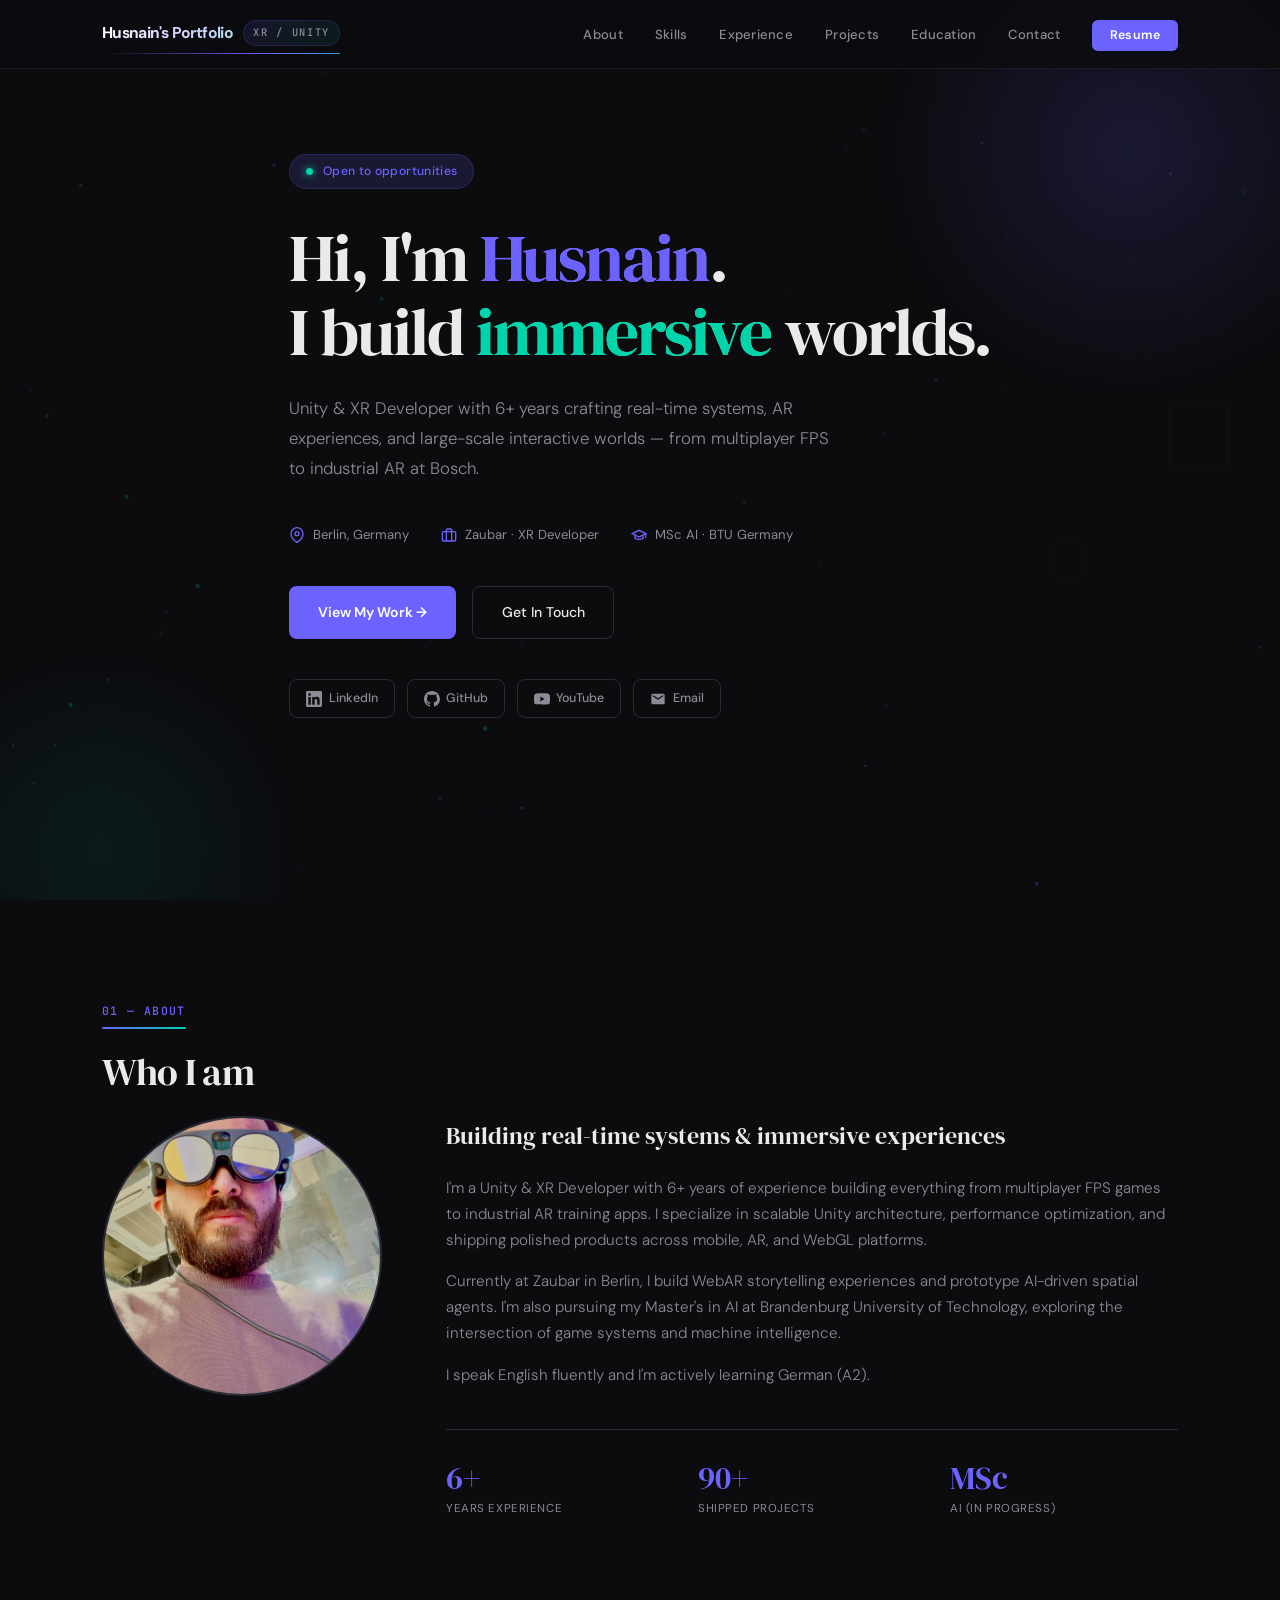
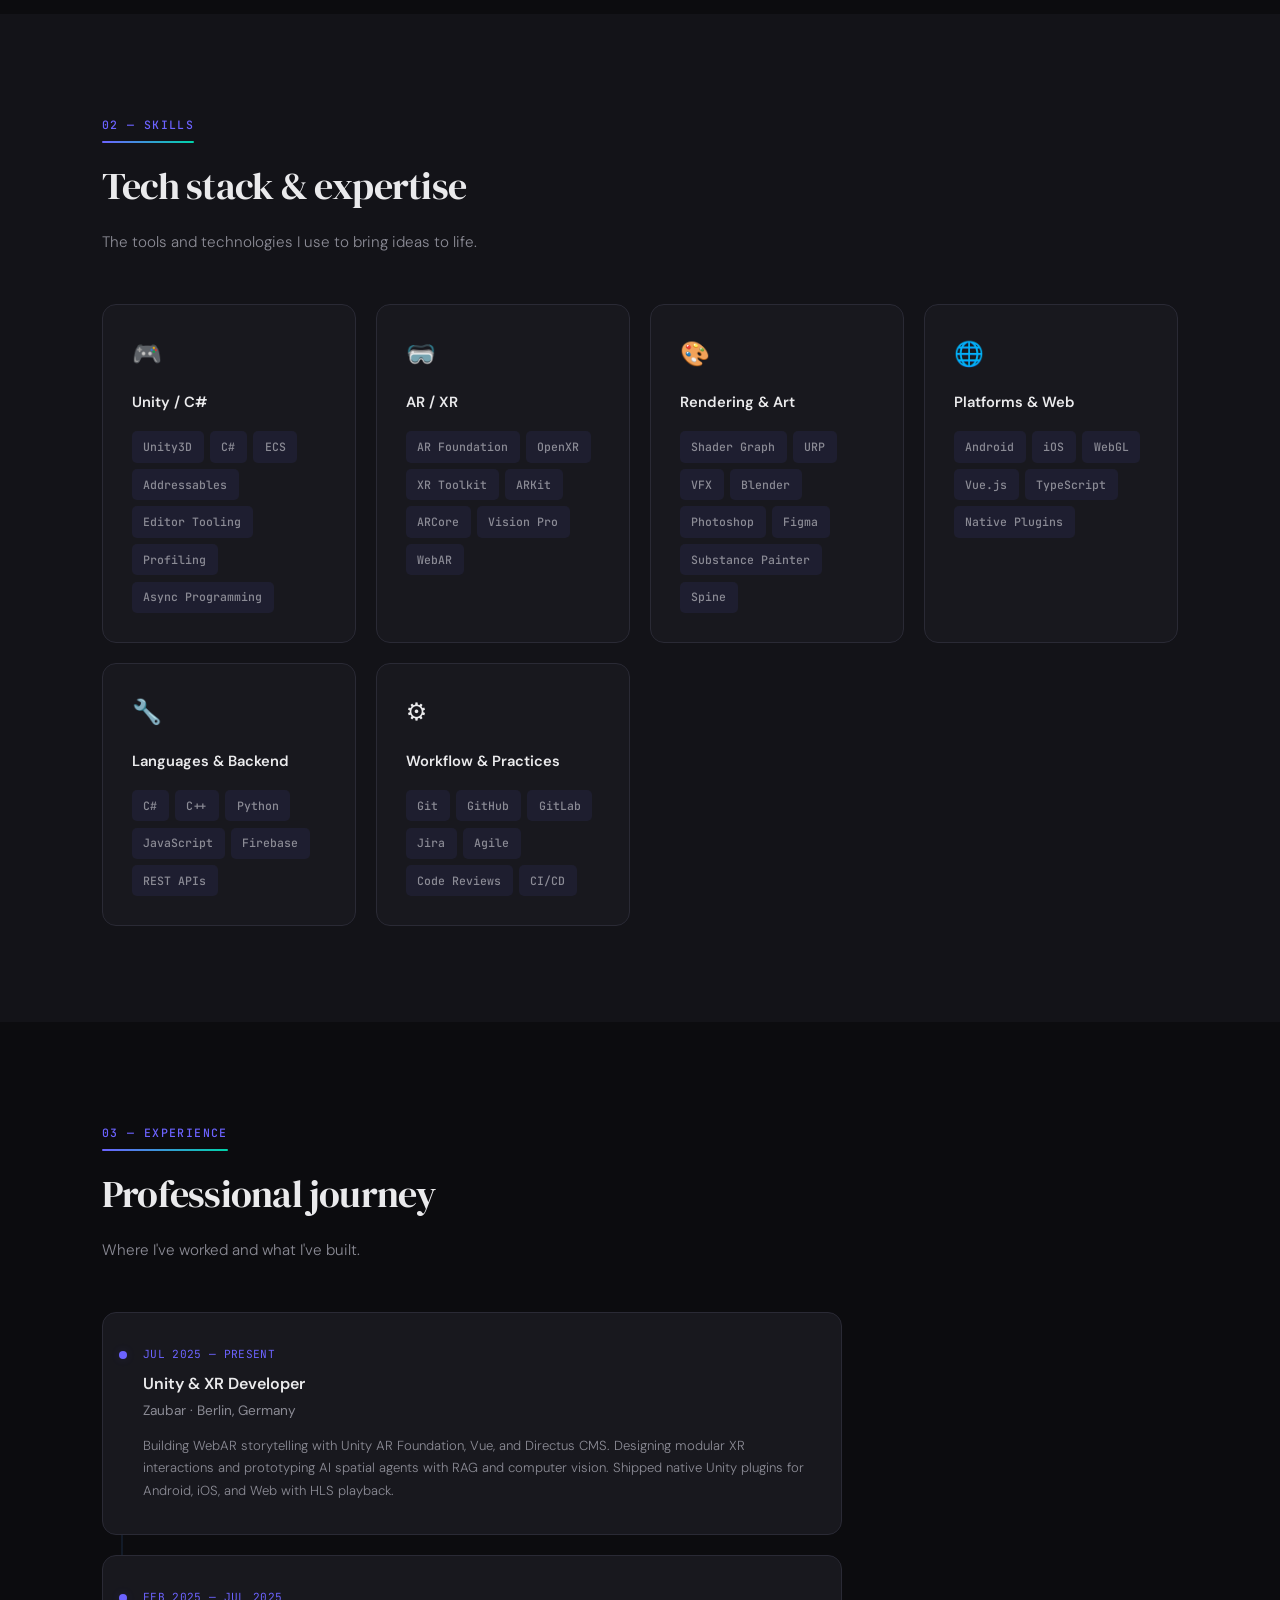
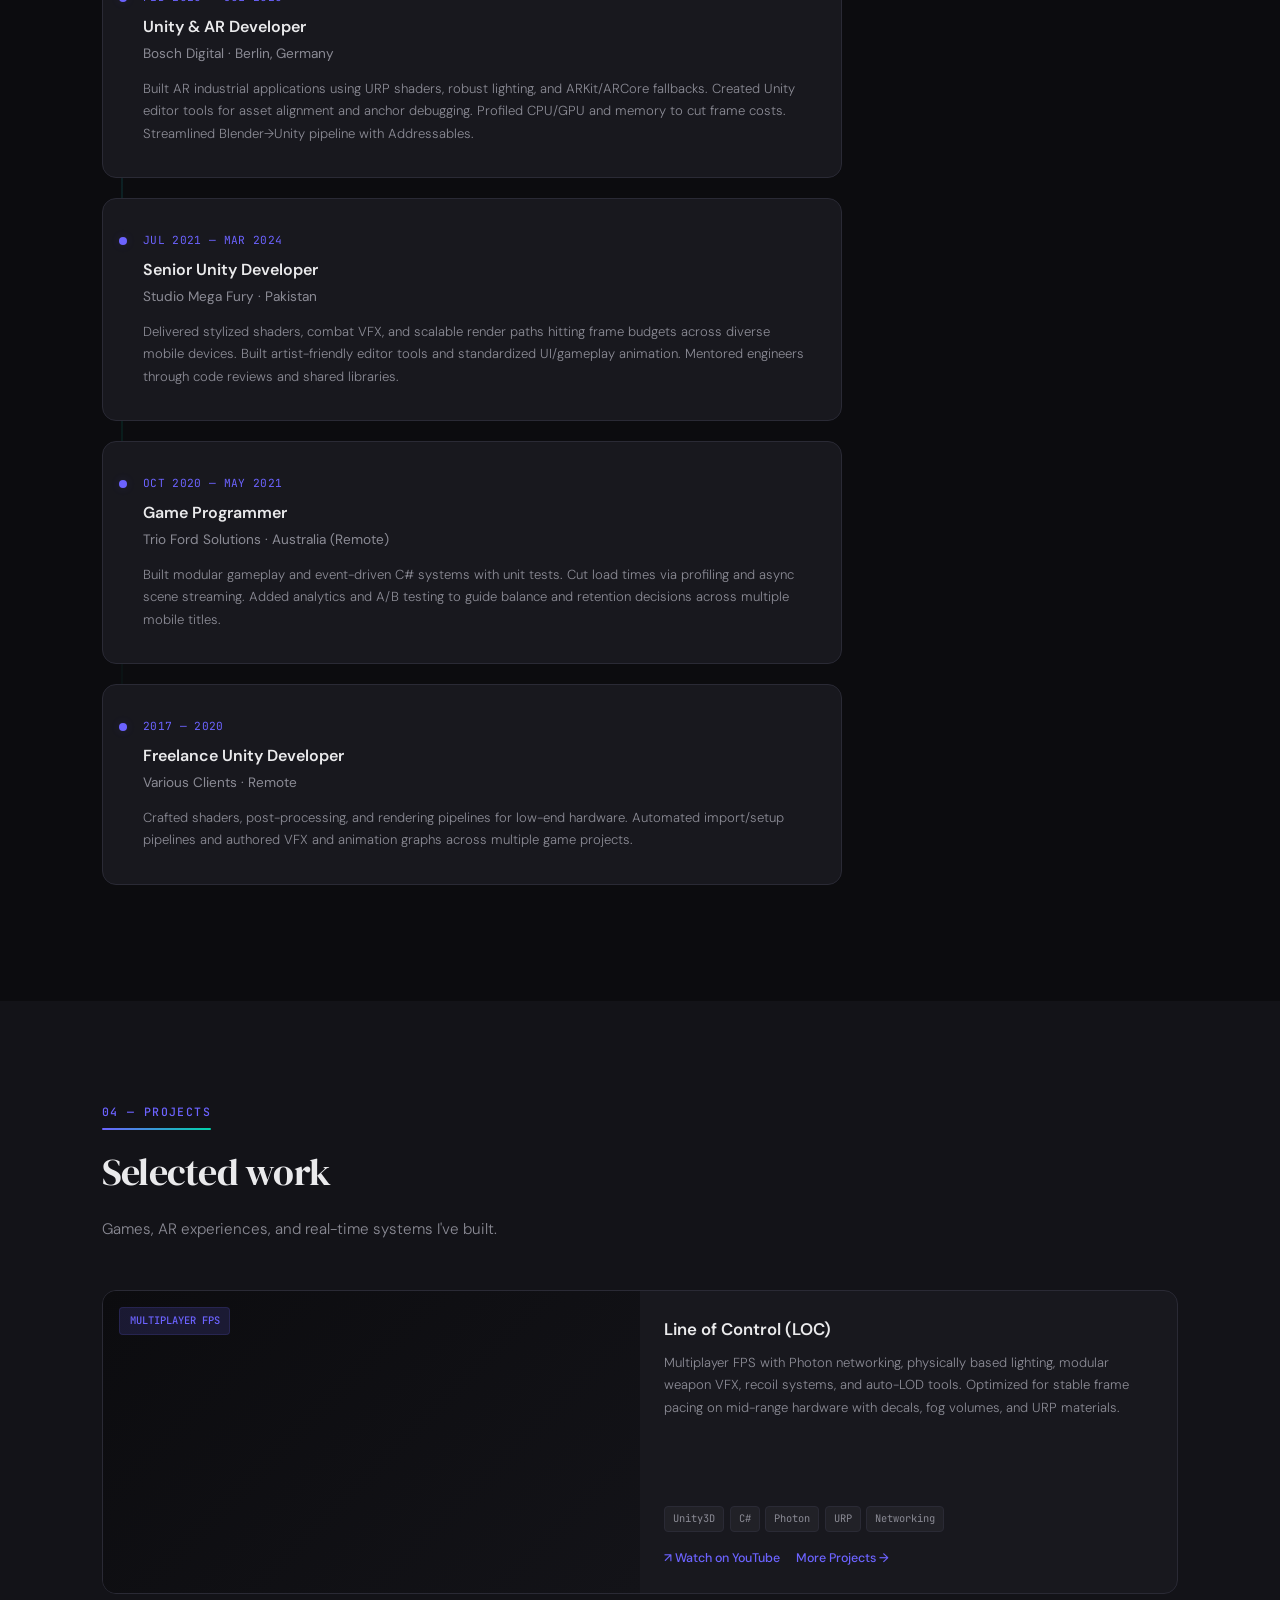
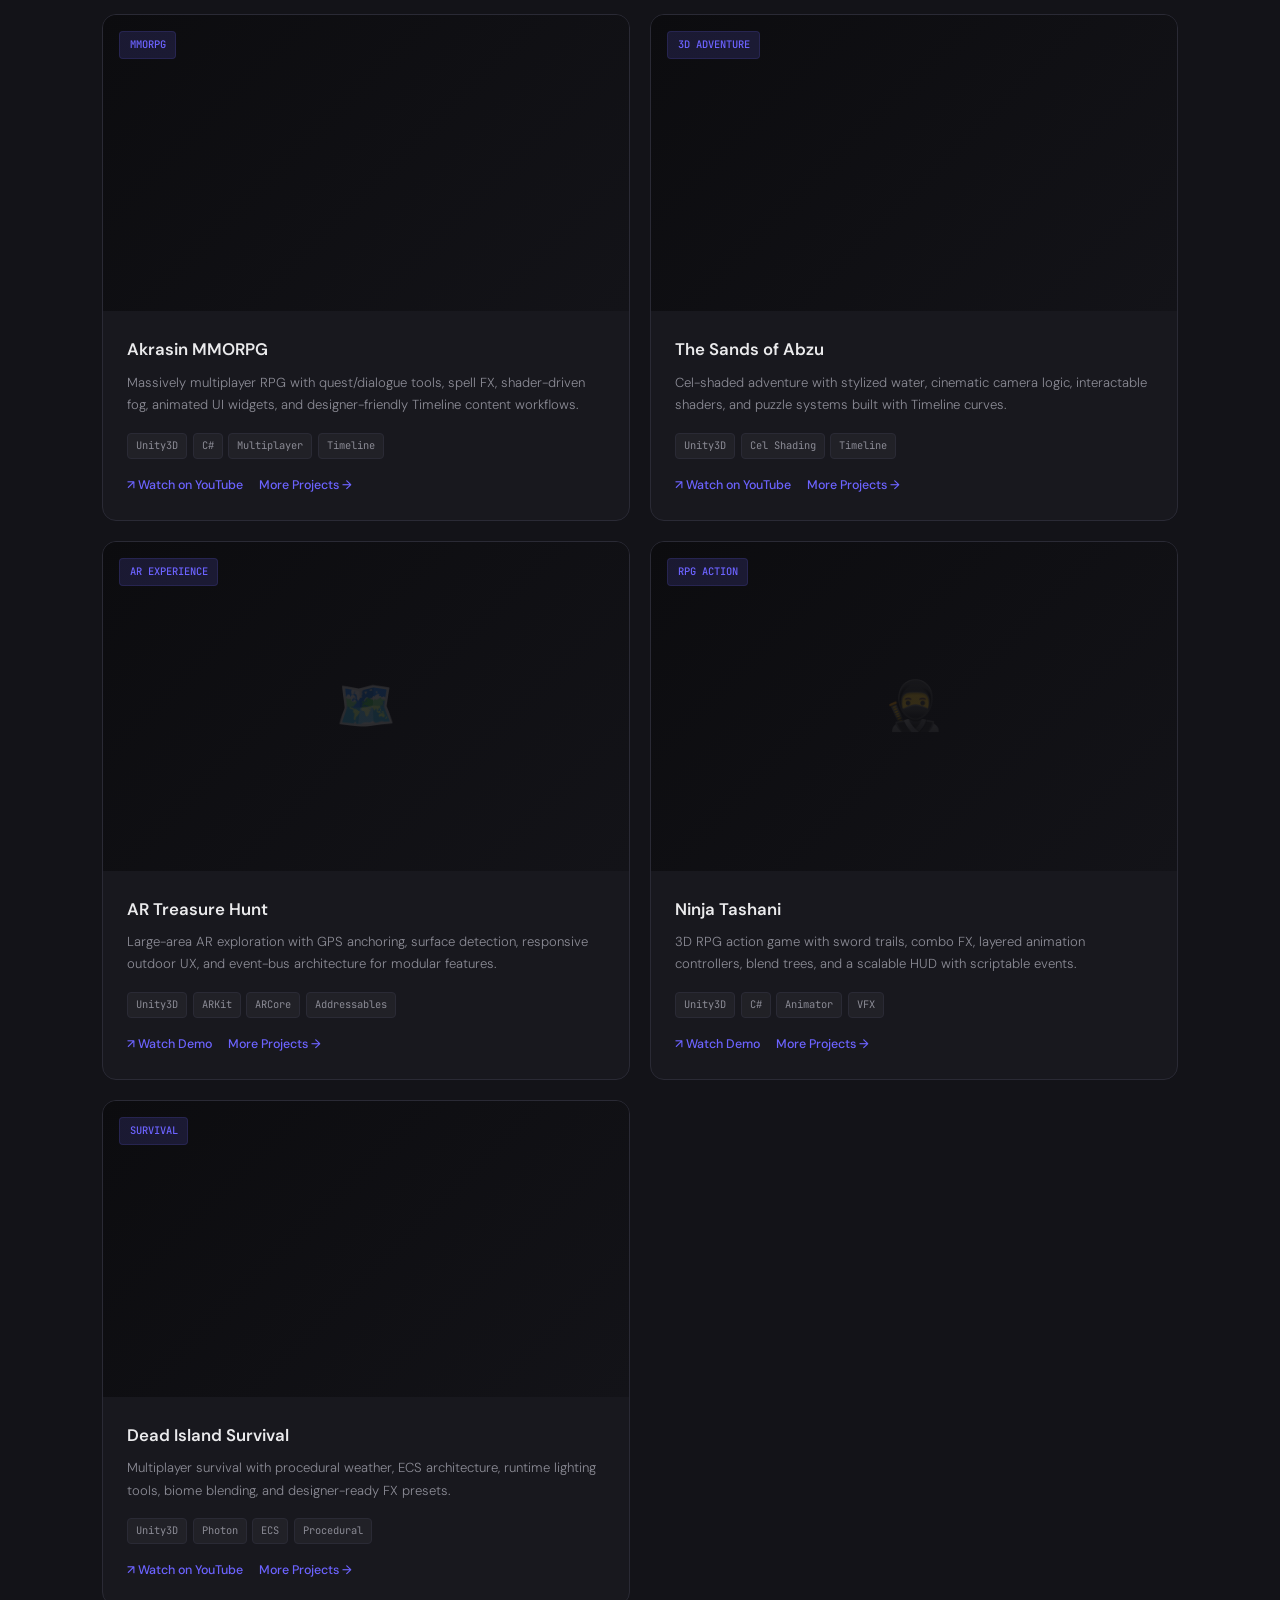
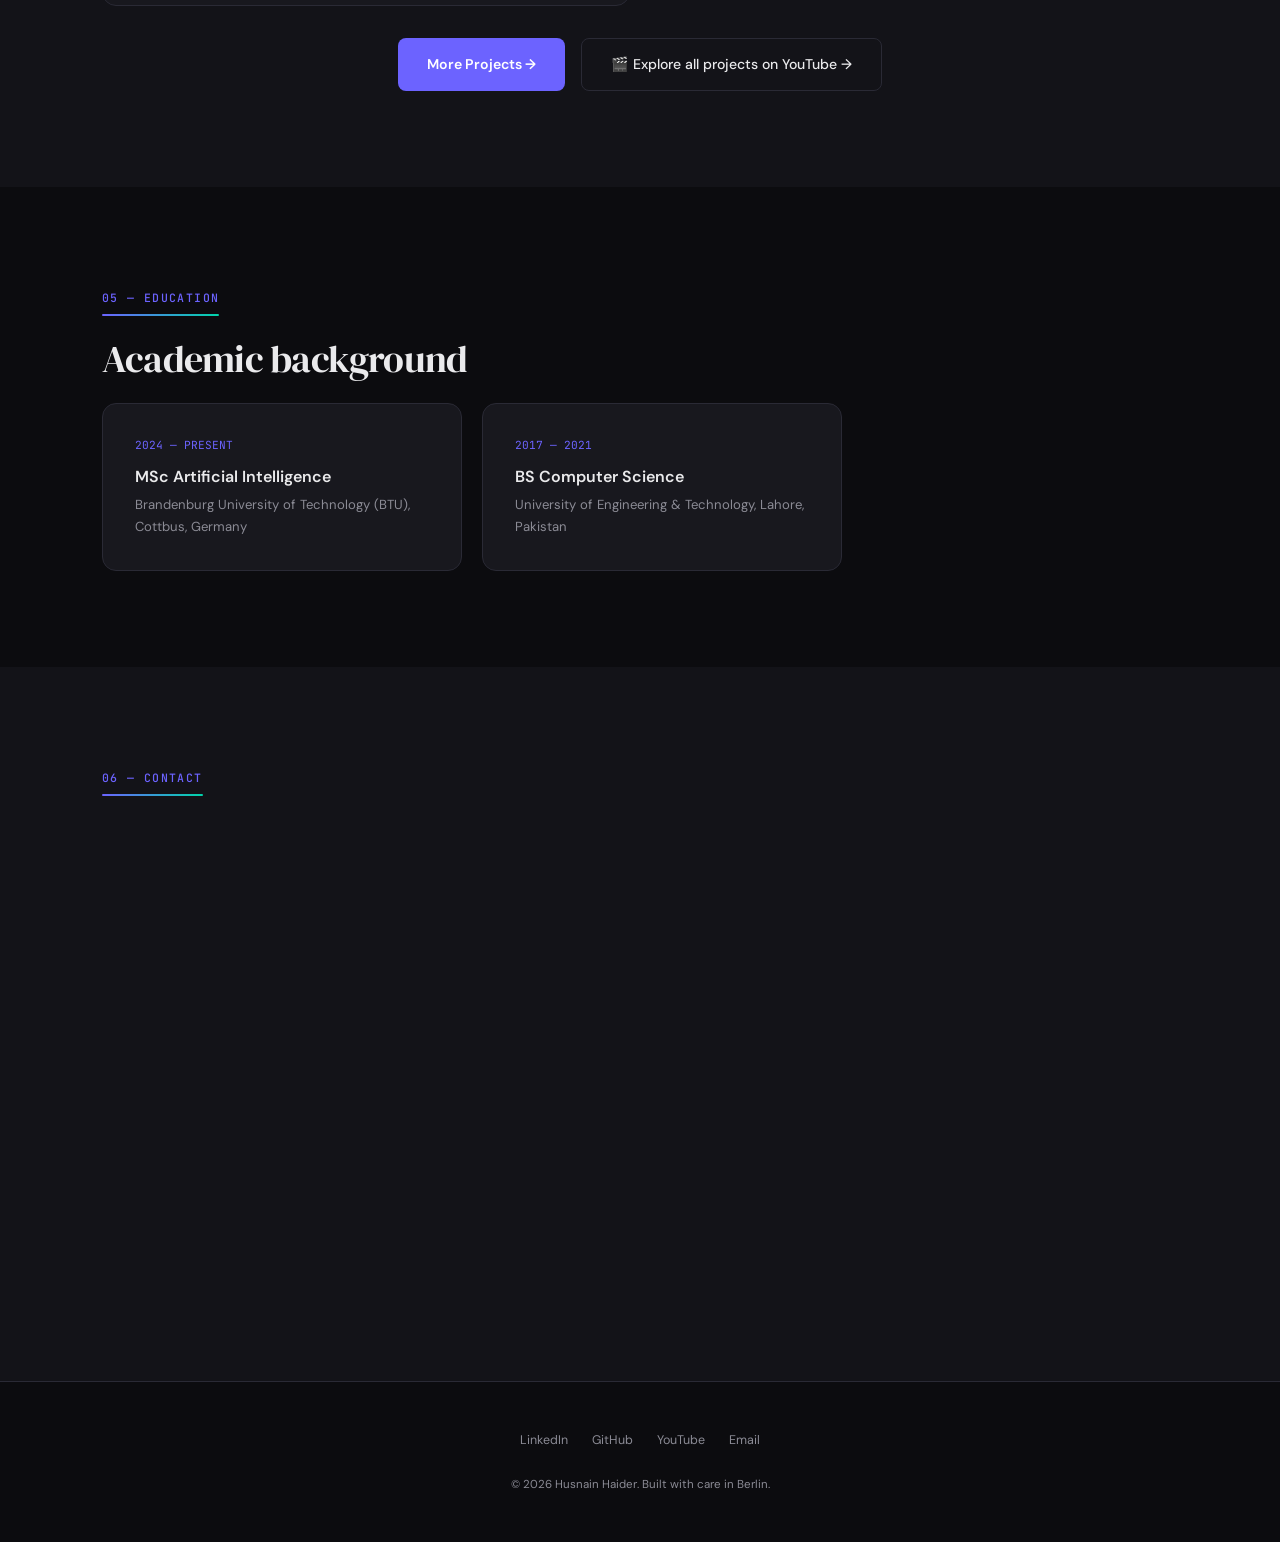
==== commit af285ea6: "Update GitHub links to new username" ====
--- a/index.html
+++ b/index.html
@@ -36,7 +36,7 @@
   "telephone": "+4915560428752",
   "sameAs": [
     "https://linkedin.com/in/husnain-haider0",
-    "https://github.com/husnain-haider",
+    "https://github.com/husnainhaider",
     "https://www.youtube.com/@Hucnain"
   ],
   "alumniOf": [
@@ -593,7 +593,7 @@
           <svg viewBox="0 0 24 24"><path d="M20.447 20.452h-3.554v-5.569c0-1.328-.027-3.037-1.852-3.037-1.853 0-2.136 1.445-2.136 2.939v5.667H9.351V9h3.414v1.561h.046c.477-.9 1.637-1.85 3.37-1.85 3.601 0 4.267 2.37 4.267 5.455v6.286zM5.337 7.433a2.062 2.062 0 01-2.063-2.065 2.064 2.064 0 112.063 2.065zm1.782 13.019H3.555V9h3.564v11.452zM22.225 0H1.771C.792 0 0 .774 0 1.729v20.542C0 23.227.792 24 1.771 24h20.451C23.2 24 24 23.227 24 22.271V1.729C24 .774 23.2 0 22.222 0h.003z"/></svg>
           LinkedIn
         </a>
-        <a href="https://github.com/husnain-haider" target="_blank">
+        <a href="https://github.com/husnainhaider" target="_blank">
           <svg viewBox="0 0 24 24"><path d="M12 0c-6.626 0-12 5.373-12 12 0 5.302 3.438 9.8 8.207 11.387.599.111.793-.261.793-.577v-2.234c-3.338.726-4.033-1.416-4.033-1.416-.546-1.387-1.333-1.756-1.333-1.756-1.089-.745.083-.729.083-.729 1.205.084 1.839 1.237 1.839 1.237 1.07 1.834 2.807 1.304 3.492.997.107-.775.418-1.305.762-1.604-2.665-.305-5.467-1.334-5.467-5.931 0-1.311.469-2.381 1.236-3.221-.124-.303-.535-1.524.117-3.176 0 0 1.008-.322 3.301 1.23.957-.266 1.983-.399 3.003-.404 1.02.005 2.047.138 3.006.404 2.291-1.552 3.297-1.23 3.297-1.23.653 1.653.242 2.874.118 3.176.77.84 1.235 1.911 1.235 3.221 0 4.609-2.807 5.624-5.479 5.921.43.372.823 1.102.823 2.222v3.293c0 .319.192.694.801.576 4.765-1.589 8.199-6.086 8.199-11.386 0-6.627-5.373-12-12-12z"/></svg>
           GitHub
         </a>
@@ -903,7 +903,7 @@
               <svg viewBox="0 0 24 24"><path d="M20.447 20.452h-3.554v-5.569c0-1.328-.027-3.037-1.852-3.037-1.853 0-2.136 1.445-2.136 2.939v5.667H9.351V9h3.414v1.561h.046c.477-.9 1.637-1.85 3.37-1.85 3.601 0 4.267 2.37 4.267 5.455v6.286zM5.337 7.433a2.062 2.062 0 01-2.063-2.065 2.064 2.064 0 112.063 2.065zm1.782 13.019H3.555V9h3.564v11.452zM22.225 0H1.771C.792 0 0 .774 0 1.729v20.542C0 23.227.792 24 1.771 24h20.451C23.2 24 24 23.227 24 22.271V1.729C24 .774 23.2 0 22.222 0h.003z"/></svg>
               LinkedIn
             </a>
-            <a href="https://github.com/husnain-haider" target="_blank">
+            <a href="https://github.com/husnainhaider" target="_blank">
               <svg viewBox="0 0 24 24"><path d="M12 0c-6.626 0-12 5.373-12 12 0 5.302 3.438 9.8 8.207 11.387.599.111.793-.261.793-.577v-2.234c-3.338.726-4.033-1.416-4.033-1.416-.546-1.387-1.333-1.756-1.333-1.756-1.089-.745.083-.729.083-.729 1.205.084 1.839 1.237 1.839 1.237 1.07 1.834 2.807 1.304 3.492.997.107-.775.418-1.305.762-1.604-2.665-.305-5.467-1.334-5.467-5.931 0-1.311.469-2.381 1.236-3.221-.124-.303-.535-1.524.117-3.176 0 0 1.008-.322 3.301 1.23.957-.266 1.983-.399 3.003-.404 1.02.005 2.047.138 3.006.404 2.291-1.552 3.297-1.23 3.297-1.23.653 1.653.242 2.874.118 3.176.77.84 1.235 1.911 1.235 3.221 0 4.609-2.807 5.624-5.479 5.921.43.372.823 1.102.823 2.222v3.293c0 .319.192.694.801.576 4.765-1.589 8.199-6.086 8.199-11.386 0-6.627-5.373-12-12-12z"/></svg>
               GitHub
             </a>
@@ -932,7 +932,7 @@
   <div class="container">
     <div class="footer-links">
       <a href="https://linkedin.com/in/husnain-haider0" target="_blank">LinkedIn</a>
-      <a href="https://github.com/husnain-haider" target="_blank">GitHub</a>
+      <a href="https://github.com/husnainhaider" target="_blank">GitHub</a>
       <a href="https://www.youtube.com/@Hucnain/videos" target="_blank">YouTube</a>
       <a href="mailto:hucnen@gmail.com">Email</a>
     </div>
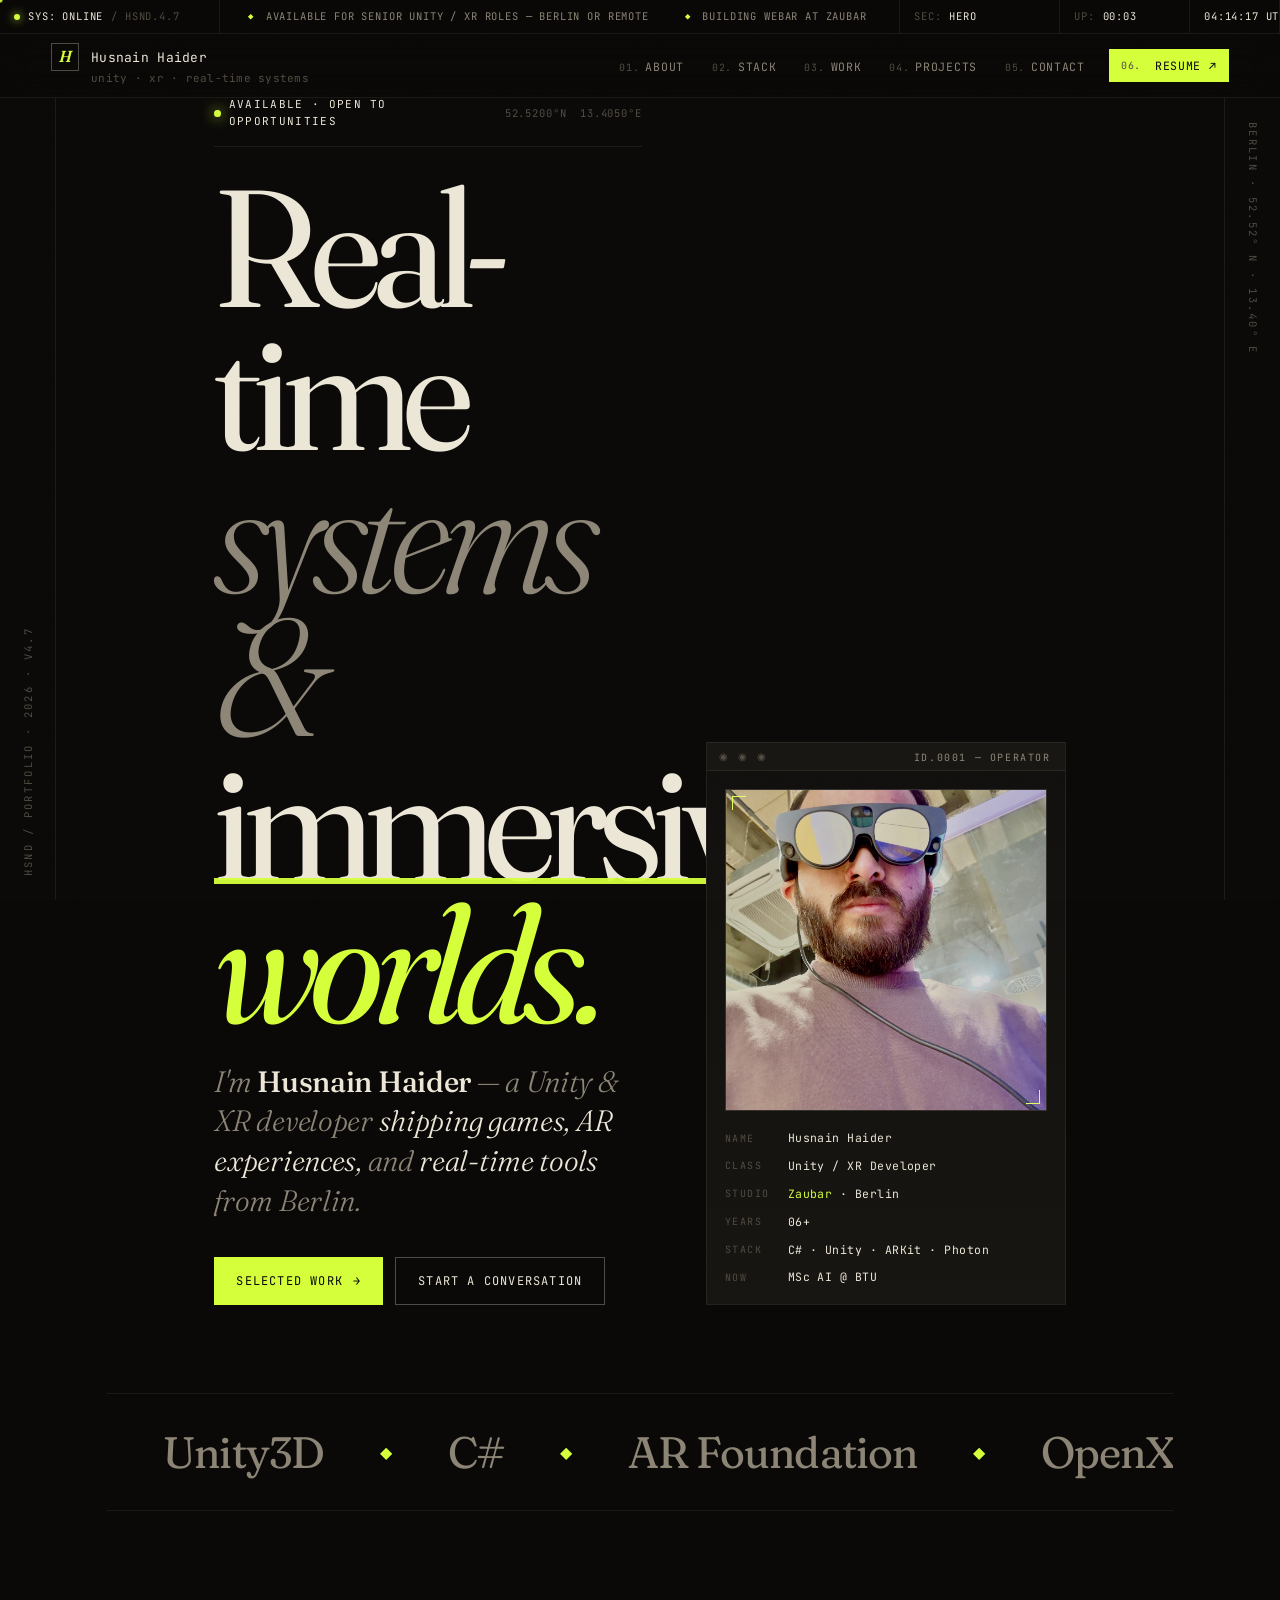
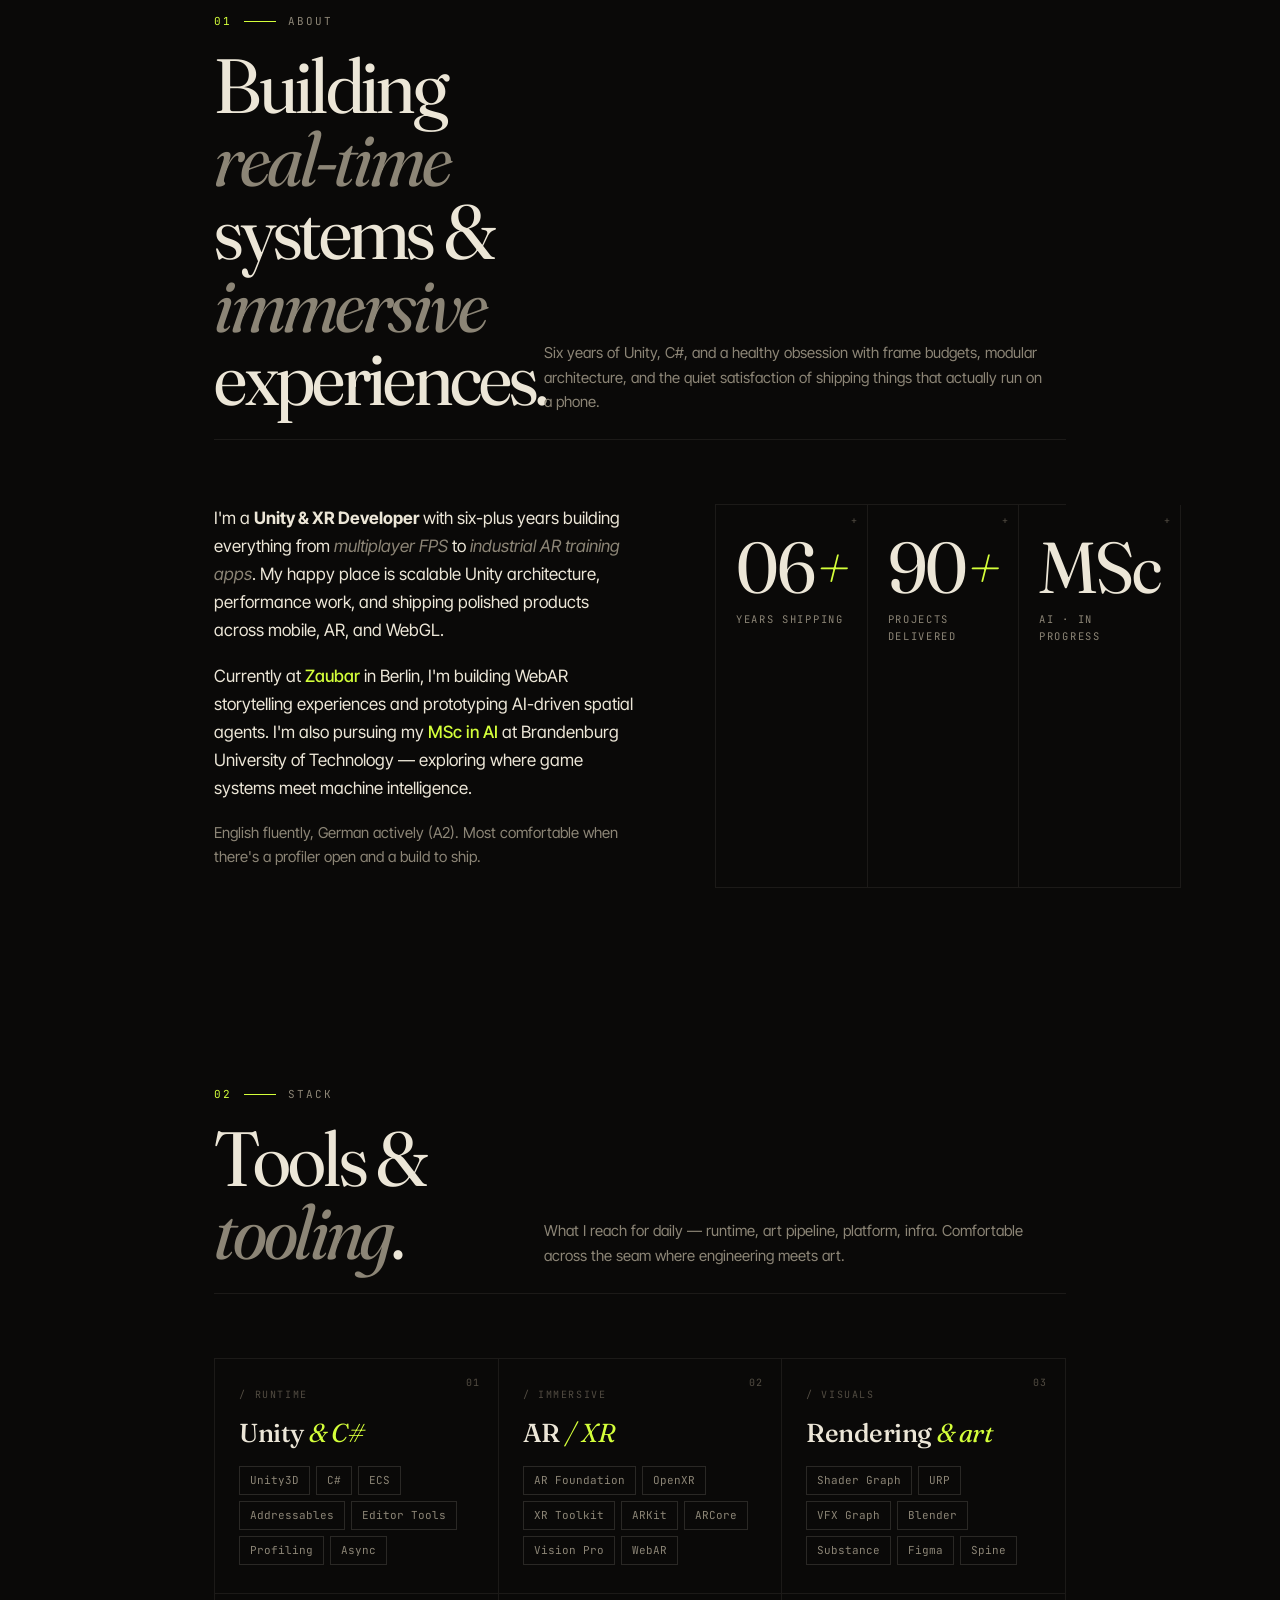
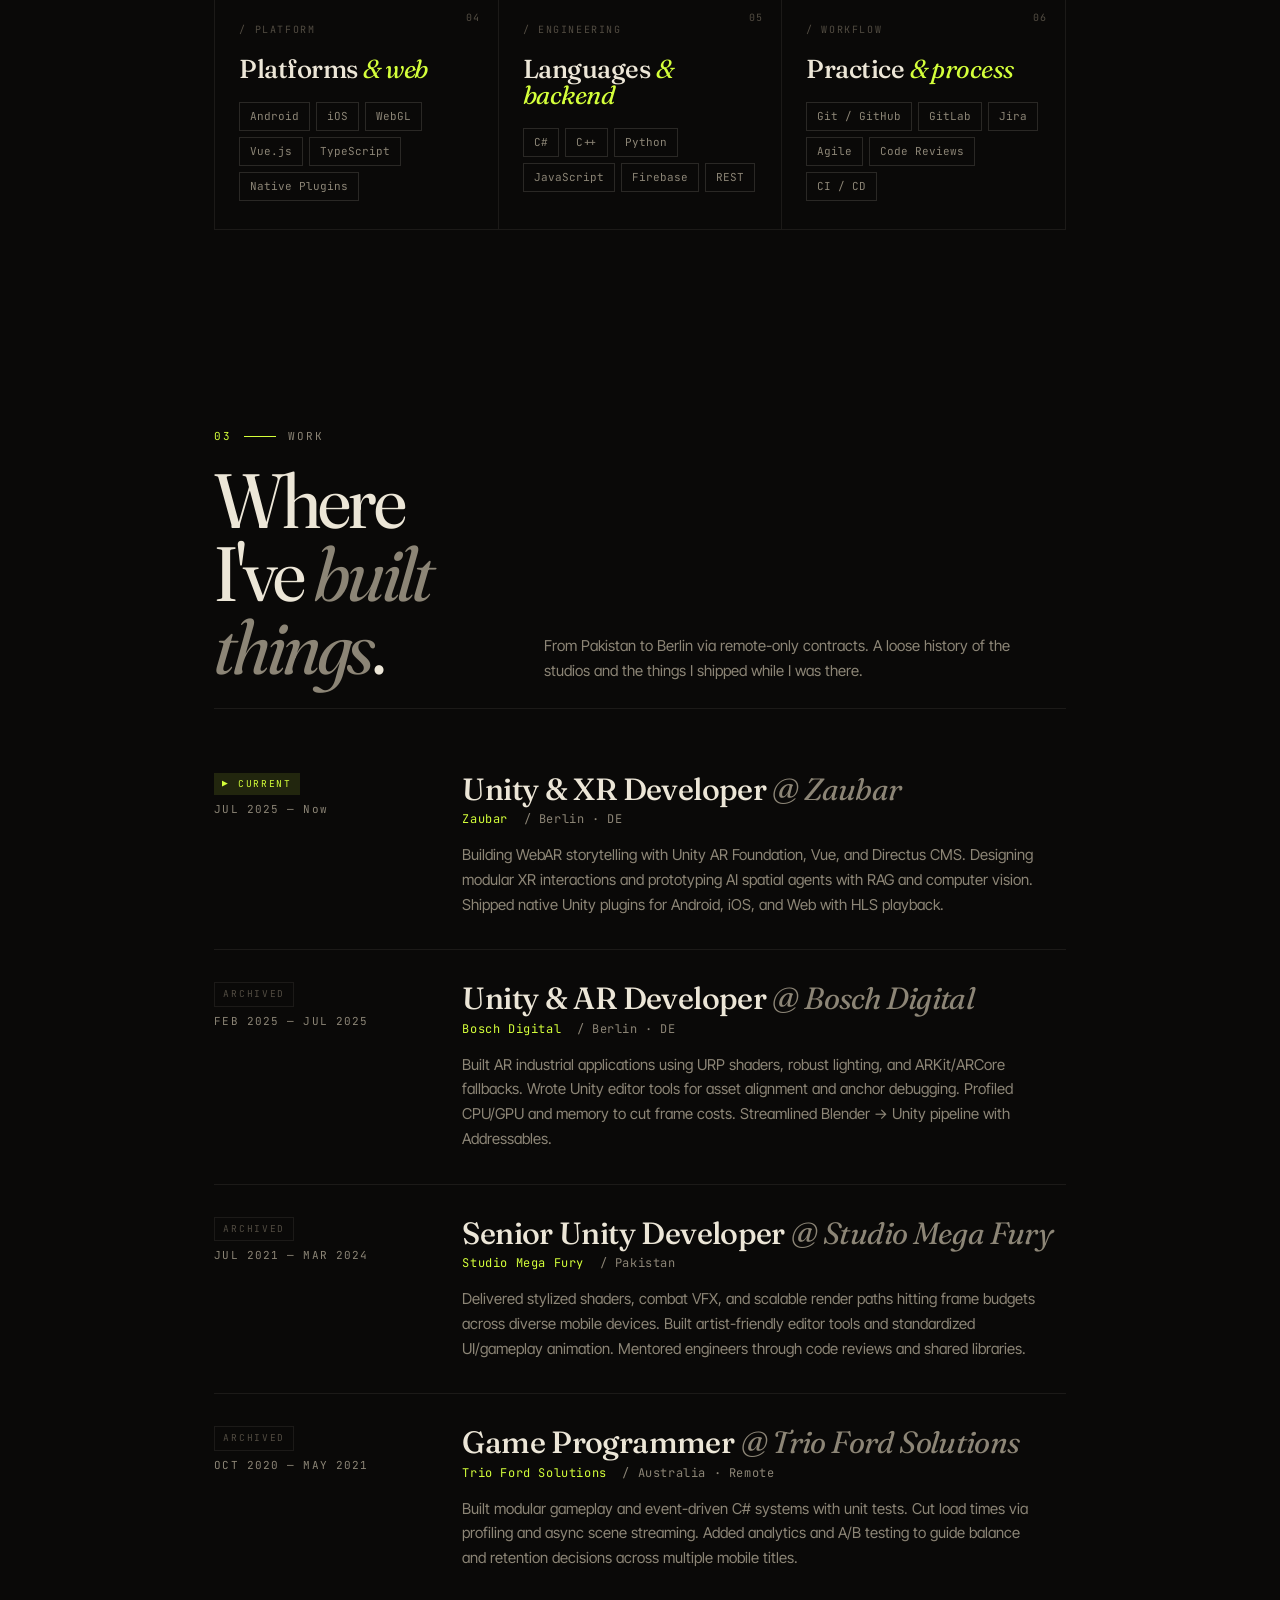
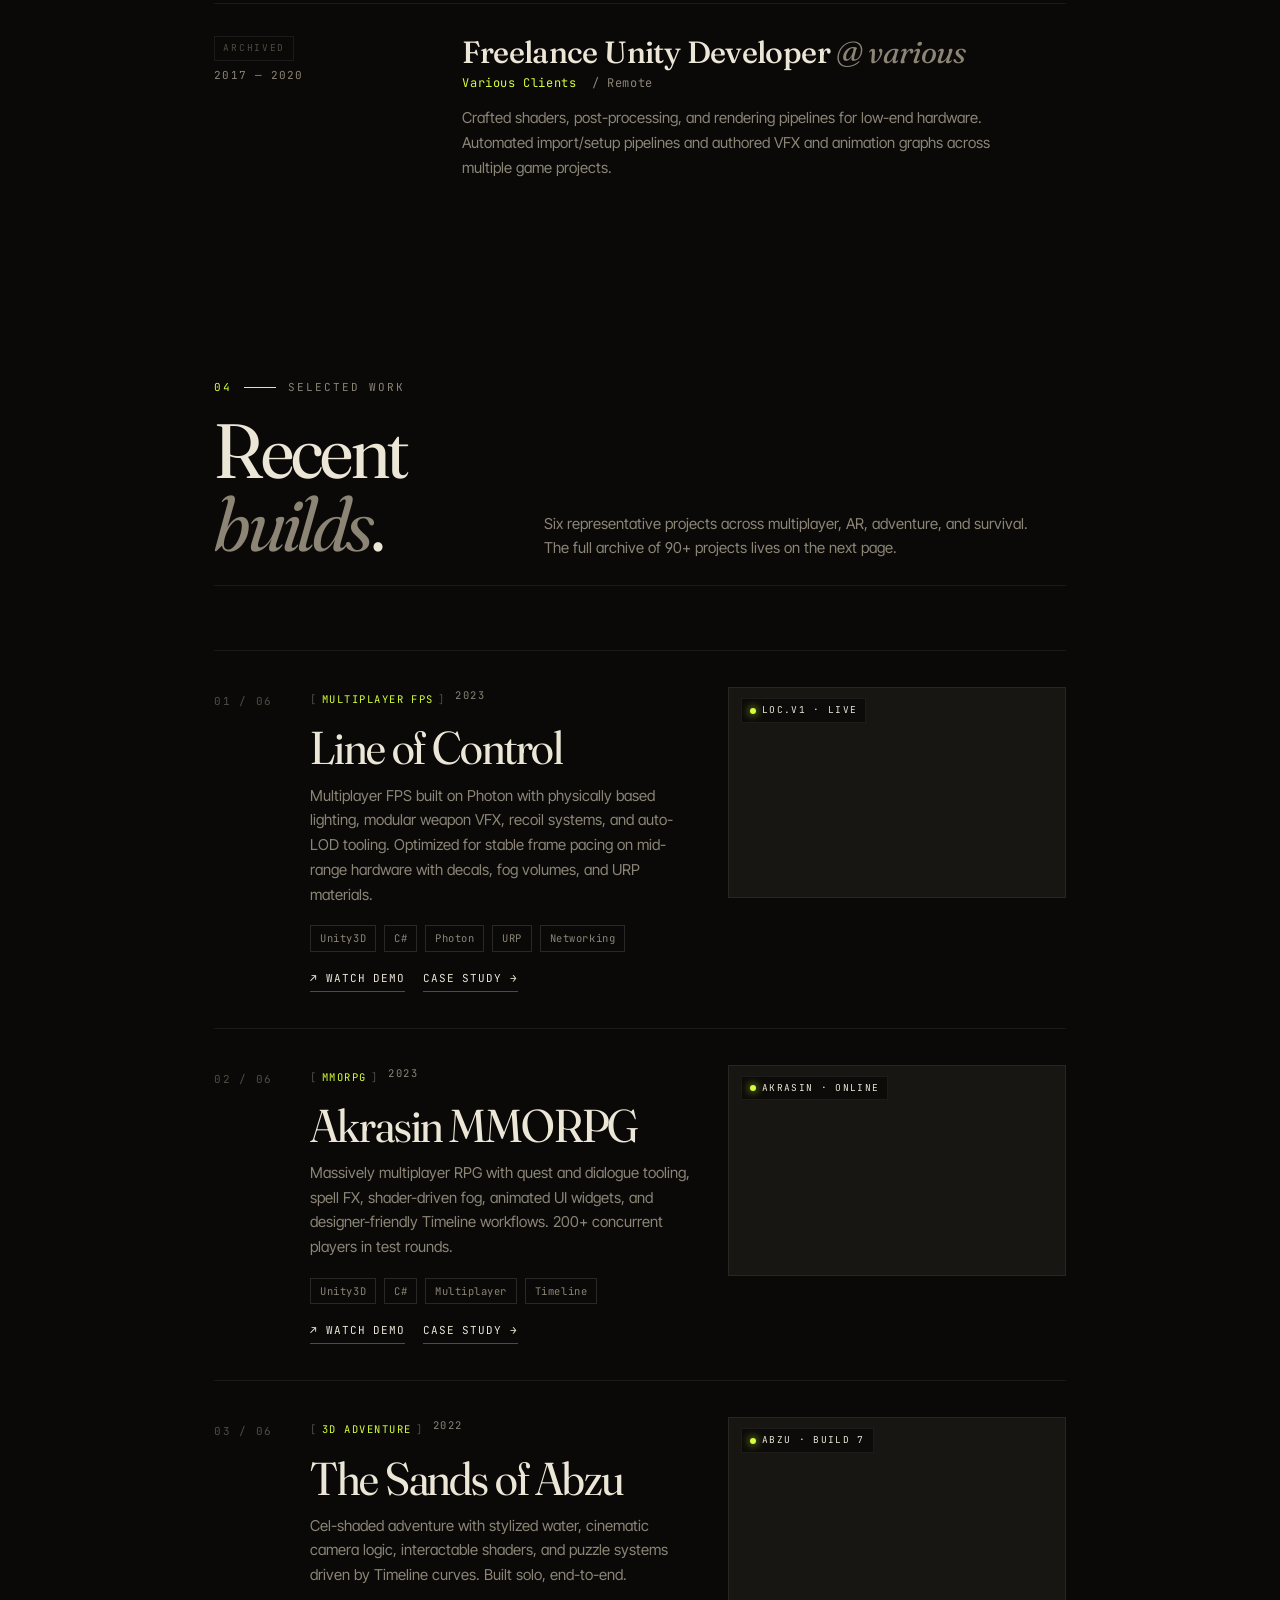
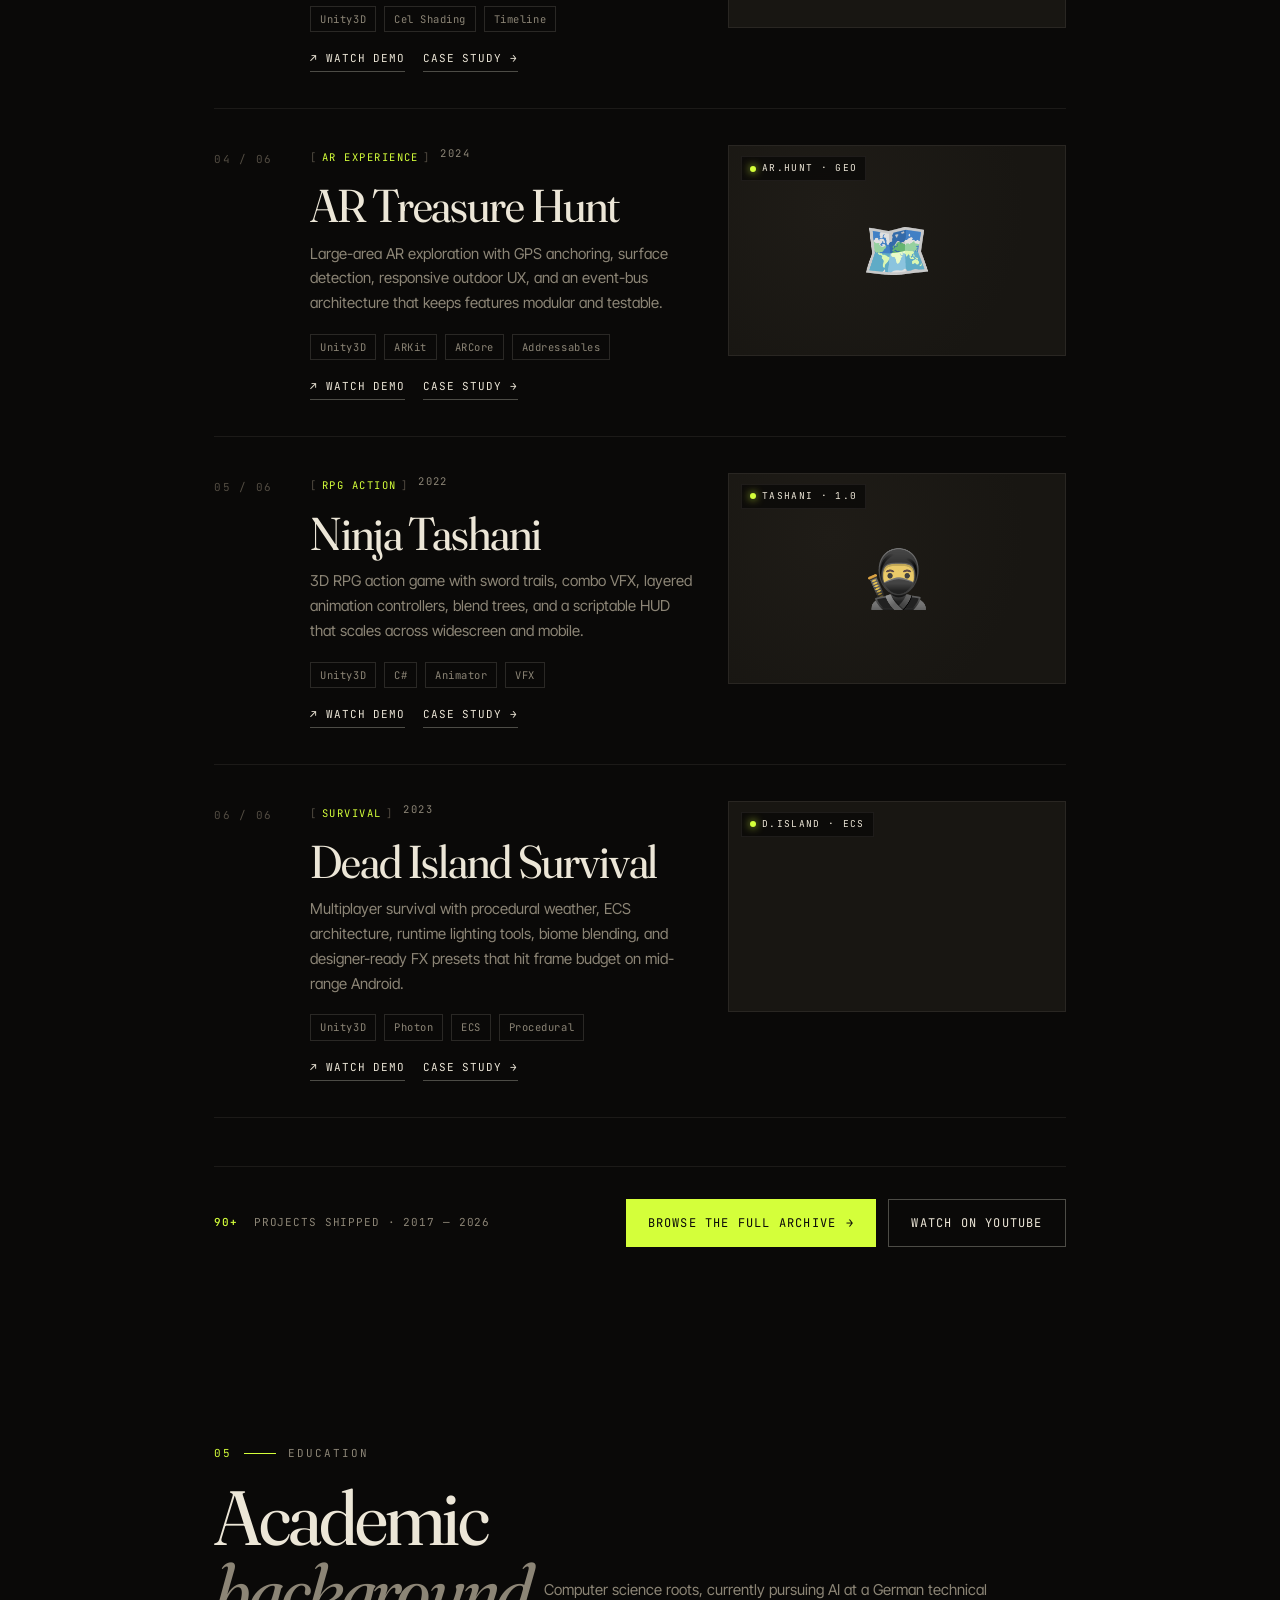
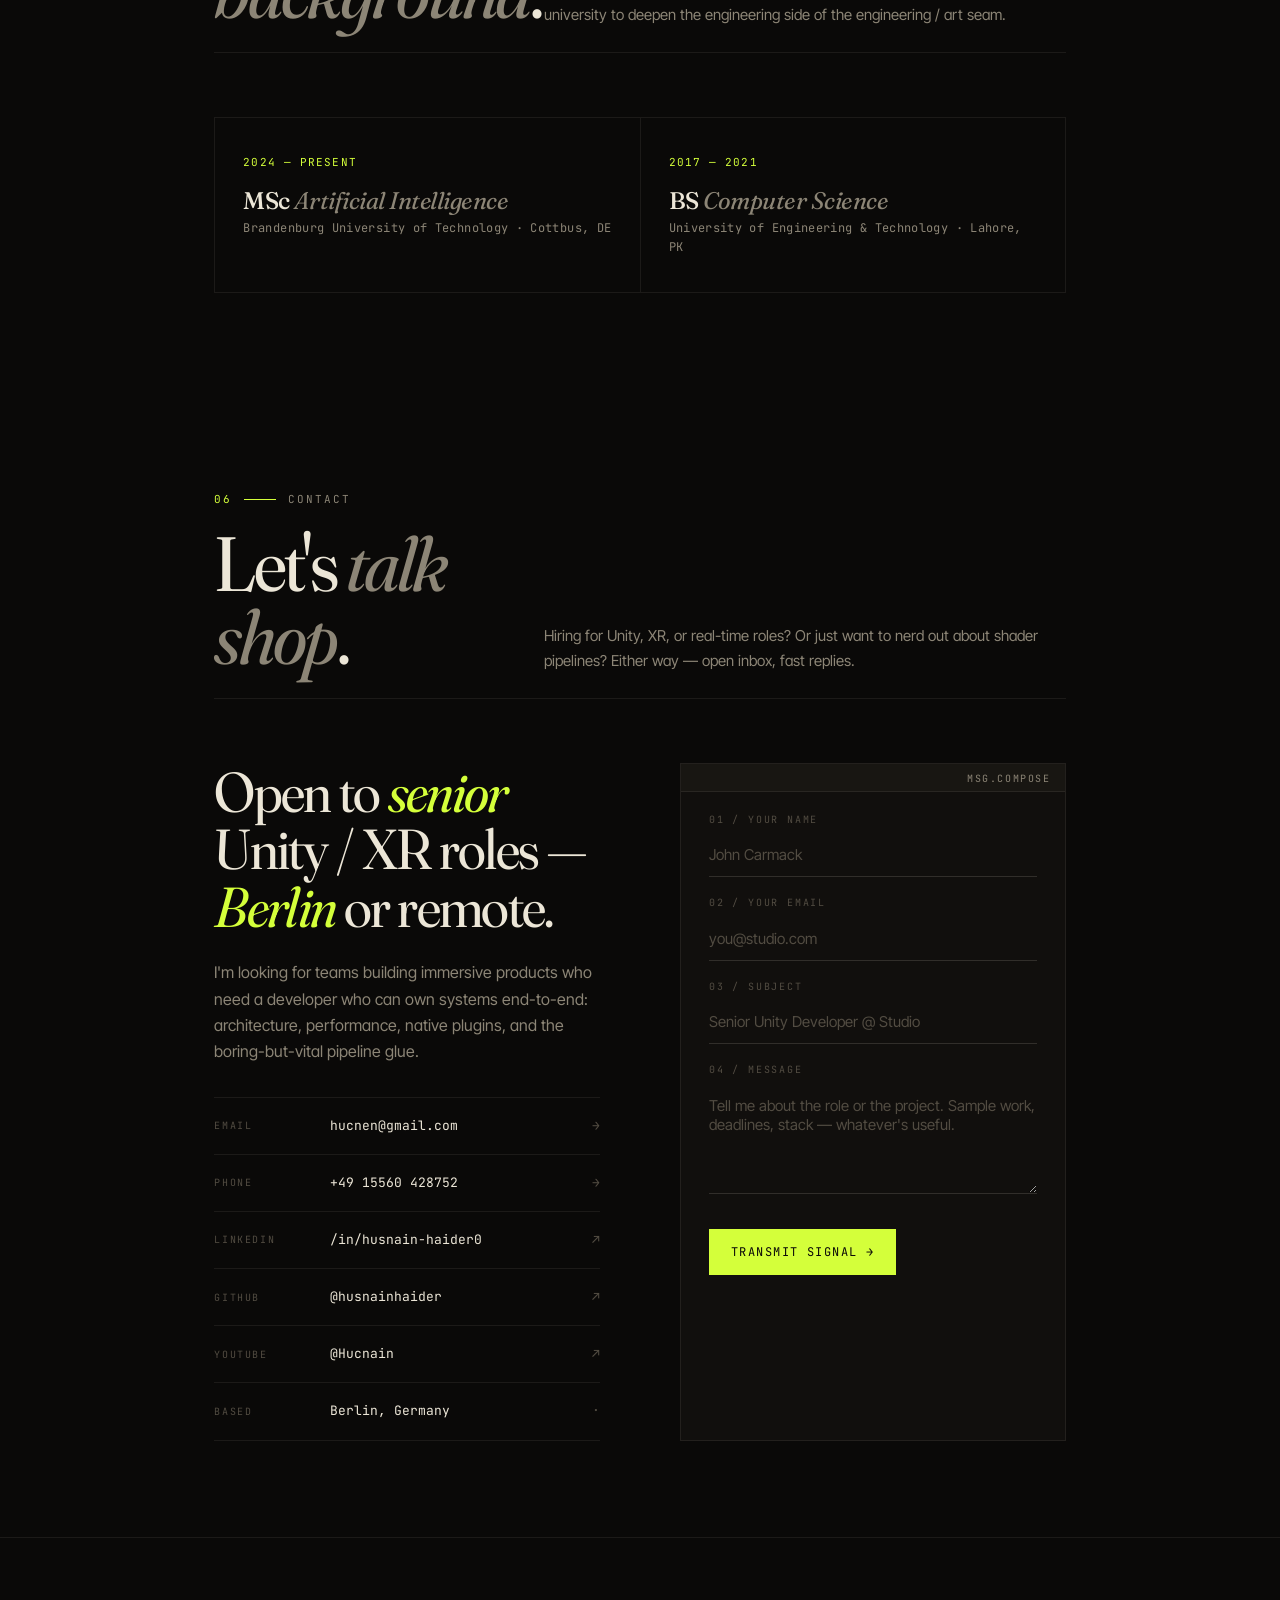
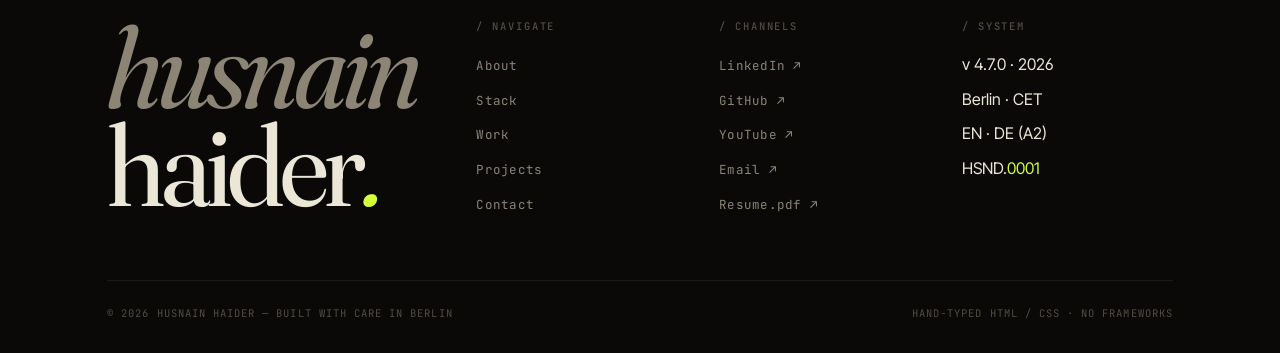
==== commit 768928d4: "rewrite design in js" ====
--- a/index.html
+++ b/index.html
@@ -3,25 +3,26 @@
 <head>
 <meta charset="UTF-8">
 <meta name="viewport" content="width=device-width, initial-scale=1.0">
-<title>Husnain Haider — Unity & XR Developer | Berlin, Germany</title>
+<title>Husnain Haider — Unity & XR Developer | Berlin</title>
 <meta name="description" content="Husnain Haider is a Unity & XR Developer with 6+ years building real-time games, AR experiences, and immersive worlds. Currently at Zaubar, Berlin. Previously at Bosch Digital. MSc AI at BTU Germany.">
 <meta name="keywords" content="Husnain Haider, Unity Developer, XR Developer, AR Developer, Game Programmer, Berlin, Germany, Zaubar, Bosch Digital, C#, Unity3D, Augmented Reality, VR Developer">
 <meta name="author" content="Husnain Haider">
 <meta name="robots" content="index, follow">
+<meta name="theme-color" content="#0A0908">
 <link rel="canonical" href="https://husnain.site/">
-<!-- Open Graph -->
+
 <meta property="og:type" content="website">
 <meta property="og:url" content="https://husnain.site/">
 <meta property="og:title" content="Husnain Haider — Unity & XR Developer">
 <meta property="og:description" content="Unity & XR Developer with 6+ years building real-time games, AR experiences, and immersive worlds. Based in Berlin, Germany.">
 <meta property="og:image" content="https://husnain.site/assets/photo.jpg">
 <meta property="og:site_name" content="Husnain Haider Portfolio">
-<!-- Twitter Card -->
+
 <meta name="twitter:card" content="summary_large_image">
 <meta name="twitter:title" content="Husnain Haider — Unity & XR Developer">
 <meta name="twitter:description" content="Unity & XR Developer with 6+ years building real-time games, AR experiences, and immersive worlds. Based in Berlin, Germany.">
 <meta name="twitter:image" content="https://husnain.site/assets/photo.jpg">
-<!-- JSON-LD Structured Data -->
+
 <script type="application/ld+json">
 {
   "@context": "https://schema.org",
@@ -46,1009 +47,793 @@
   "knowsAbout": ["Unity3D", "C#", "Augmented Reality", "XR Development", "Game Development", "AR Foundation", "OpenXR"]
 }
 </script>
+
 <link rel="icon" type="image/x-icon" href="assets/favicon.ico">
 <link rel="icon" type="image/png" sizes="32x32" href="assets/favicon-32.png">
 <link rel="apple-touch-icon" sizes="180x180" href="assets/apple-touch-icon.png">
-<link href="https://fonts.googleapis.com/css2?family=DM+Serif+Display&family=DM+Sans:wght@300;400;500;600;700&family=JetBrains+Mono:wght@400;500&display=swap" rel="stylesheet">
-<style>
-*, *::before, *::after { margin: 0; padding: 0; box-sizing: border-box; }
-
-:root {
-  --bg: #0C0C0F;
-  --bg-alt: #131318;
-  --bg-card: #18181E;
-  --text: #EAEAEC;
-  --text-muted: #8B8B95;
-  --accent: #6C63FF;
-  --accent-glow: rgba(108, 99, 255, 0.15);
-  --accent-secondary: #00D4AA;
-  --border: #2A2A35;
-  --border-hover: #3A3A48;
-  --serif: 'DM Serif Display', Georgia, serif;
-  --sans: 'DM Sans', system-ui, sans-serif;
-  --mono: 'JetBrains Mono', monospace;
-  --radius: 14px;
-  --transition: 0.35s cubic-bezier(0.4, 0, 0.2, 1);
-}
-
-html { scroll-behavior: smooth; font-size: 16px; }
-body {
-  font-family: var(--sans);
-  background: var(--bg);
-  color: var(--text);
-  line-height: 1.7;
-  -webkit-font-smoothing: antialiased;
-}
-
-::selection { background: var(--accent); color: #fff; }
-a { color: inherit; text-decoration: none; }
-.container { max-width: 1140px; margin: 0 auto; padding: 0 2rem; }
-
-/* ─── NAV ─── */
-nav {
-  position: fixed; top: 0; left: 0; right: 0; z-index: 100;
-  background: rgba(12, 12, 15, 0.8);
-  backdrop-filter: blur(24px) saturate(1.2);
-  border-bottom: 1px solid rgba(42,42,53,0.5);
-}
-nav .container {
-  display: flex; justify-content: space-between; align-items: center;
-  height: 68px;
-}
-.nav-logo {
-  position: relative; display: inline-flex; align-items: center; gap: 0.65rem;
-  font-family: var(--sans); font-size: 0.98rem; font-weight: 700;
-  letter-spacing: -0.04em; color: var(--text);
-  padding: 0.35rem 0 0.45rem; isolation: isolate;
-}
-.nav-logo::after {
-  content: ''; position: absolute; left: 0; right: 0; bottom: 0;
-  height: 1px; border-radius: 999px;
-  background: linear-gradient(90deg, transparent, var(--accent), var(--accent-secondary), transparent);
-  background-size: 200% 100%;
-  animation: logoBeam 4.8s linear infinite;
-}
-.nav-logo-main {
-  background: linear-gradient(120deg, #ffffff 0%, #cfcdfd 35%, #8ef1df 70%, #ffffff 100%);
-  background-size: 200% 100%;
-  -webkit-background-clip: text; background-clip: text; color: transparent;
-  animation: logoShift 5.5s ease-in-out infinite;
-}
-.nav-logo-tag {
-  position: relative; overflow: hidden;
-  font-family: var(--mono); font-size: 0.65rem; font-weight: 500;
-  letter-spacing: 0.16em; text-transform: uppercase; color: var(--text-muted);
-  padding: 0.2rem 0.55rem; border-radius: 999px;
-  border: 1px solid rgba(108,99,255,0.18);
-  background: linear-gradient(135deg, rgba(108,99,255,0.12), rgba(0,212,170,0.08));
-}
-.nav-logo-tag::before {
-  content: ''; position: absolute; inset: 0;
-  background: linear-gradient(120deg, transparent 0%, rgba(255,255,255,0.28) 48%, transparent 100%);
-  transform: translateX(-140%);
-  animation: logoSweep 3.8s ease-in-out infinite;
-}
-.nav-logo-tag span { position: relative; z-index: 1; }
-.nav-links { display: flex; gap: 2rem; list-style: none; align-items: center; }
-.nav-links a {
-  font-size: 0.82rem; font-weight: 500; color: var(--text-muted);
-  letter-spacing: 0.02em; transition: var(--transition);
-}
-.nav-links a:hover { color: var(--text); }
-.nav-resume {
-  background: var(--accent) !important; color: #fff !important;
-  padding: 0.45rem 1.1rem; border-radius: 6px; font-size: 0.78rem !important;
-  font-weight: 600 !important; transition: var(--transition);
-}
-.nav-resume:hover { opacity: 0.85; transform: translateY(-1px); }
-.hamburger {
-  display: none; flex-direction: column; gap: 5px; cursor: pointer;
-  background: none; border: none; padding: 4px;
-}
-.hamburger span {
-  width: 22px; height: 2px; background: var(--text); border-radius: 2px;
-  transition: var(--transition);
-}
-
-/* ─── PARTICLES CANVAS ─── */
-#particles-canvas { position: fixed; inset: 0; pointer-events: none; z-index: 0; opacity: 0.45; }
-
-/* ─── HERO ENTRANCE ─── */
-@keyframes fadeInUp { from { opacity: 0; transform: translateY(35px); } to { opacity: 1; transform: translateY(0); } }
-@keyframes shimmer { 0% { background-position: -200% 0; } 100% { background-position: 200% 0; } }
-@keyframes gradientFlow { 0% { background-position: 0% 50%; } 50% { background-position: 100% 50%; } 100% { background-position: 0% 50%; } }
-@keyframes morphBlob { 0%,100%{border-radius:60% 40% 30% 70%/60% 30% 70% 40%}25%{border-radius:30% 60% 70% 40%/50% 60% 30% 60%}50%{border-radius:50% 60% 30% 60%/30% 50% 70% 50%}75%{border-radius:60% 30% 50% 40%/70% 40% 60% 30%} }
-@keyframes orbitSpin { from{transform:rotate(0deg)}to{transform:rotate(360deg)} }
-@keyframes counterSpin { from{transform:rotate(0deg)}to{transform:rotate(-360deg)} }
-@keyframes glowPulse { 0%,100%{box-shadow:0 0 20px var(--accent-glow),0 0 40px rgba(108,99,255,0.04)}50%{box-shadow:0 0 30px var(--accent-glow),0 0 60px rgba(108,99,255,0.1)} }
-
-.hero-badge { animation: fadeInUp 0.8s ease-out 0.2s both; }
-.hero h1 { animation: fadeInUp 0.8s ease-out 0.4s both; }
-.hero-sub { animation: fadeInUp 0.8s ease-out 0.6s both; }
-.hero-details { animation: fadeInUp 0.8s ease-out 0.8s both; }
-.hero-actions { animation: fadeInUp 0.8s ease-out 1s both; }
-.social-row { animation: fadeInUp 0.8s ease-out 1.15s both; }
-
-.hero h1 .accent {
-  background: linear-gradient(120deg, var(--accent), #9B8FFF, var(--accent));
-  background-size: 200% auto; -webkit-background-clip: text; background-clip: text; color: transparent;
-  animation: fadeInUp 0.8s ease-out 0.4s both, shimmer 4s linear 1.5s infinite;
-}
-.hero h1 .accent-green {
-  background: linear-gradient(120deg, var(--accent-secondary), #7DFFDC, var(--accent-secondary));
-  background-size: 200% auto; -webkit-background-clip: text; background-clip: text; color: transparent;
-  animation: fadeInUp 0.8s ease-out 0.4s both, shimmer 5s linear 1.5s infinite;
-}
-
-/* ─── FLOATING GEOMETRY ─── */
-.geo-shape { position: absolute; pointer-events: none; opacity: 0.04; border: 1px solid var(--accent); }
-.geo-1 { width: 80px; height: 80px; top: 30%; right: 8%; transform: rotate(45deg); animation: float 12s ease-in-out infinite, orbitSpin 30s linear infinite; }
-.geo-2 { width: 40px; height: 40px; top: 60%; right: 15%; border-radius: 50%; border-color: var(--accent-secondary); animation: float 15s ease-in-out infinite reverse; }
-.geo-3 { width: 60px; height: 60px; top: 45%; right: 4%; animation: morphBlob 10s ease-in-out infinite, float 18s ease-in-out infinite; border-color: var(--accent-secondary); }
-
-/* ─── PHOTO ORBIT RING ─── */
-.about-photo { position: relative; animation: glowPulse 4s ease-in-out infinite; transition: transform 0.3s ease; }
-.about-photo::before { content:''; position:absolute; inset:-8px; border-radius:50%; z-index:-1; background:conic-gradient(from 0deg,var(--accent),var(--accent-secondary),transparent,var(--accent)); animation:orbitSpin 8s linear infinite; opacity:0.25; }
-.about-photo::after { content:''; position:absolute; inset:-18px; border-radius:50%; z-index:-2; border:1px dashed rgba(108,99,255,0.12); animation:counterSpin 25s linear infinite; }
-
-/* ─── STAT HOVER ─── */
-.stat-number { display: inline-block; transition: transform 0.3s ease, text-shadow 0.3s ease; }
-.stat-number:hover { transform: scale(1.15); text-shadow: 0 0 20px var(--accent-glow); }
-
-/* ─── SKILL CARD SPOTLIGHT ─── */
-.skill-card::after { content:''; position:absolute; inset:0; border-radius:var(--radius); opacity:0; transition:opacity 0.4s; pointer-events:none; background:radial-gradient(circle at var(--mx,50%) var(--my,50%),rgba(108,99,255,0.07) 0%,transparent 60%); }
-.skill-card:hover::after { opacity: 1; }
-
-/* ─── TIMELINE CONNECTOR ─── */
-.exp-list { position: relative; }
-.exp-list::before { content:''; position:absolute; left:calc(1rem + 3px); top:2.4rem; bottom:2.4rem; width:2px; background:linear-gradient(to bottom,var(--accent),var(--accent-secondary),transparent); opacity:0.12; }
-.exp-item::before { transition: transform 0.3s ease, box-shadow 0.3s ease; }
-.exp-item:hover::before { transform: scale(1.6); box-shadow: 0 0 12px var(--accent), 0 0 24px var(--accent-glow); }
-
-/* ─── PROJECT CARD SHINE ─── */
-.project-card { position: relative; overflow: hidden; }
-.project-card::after { content:''; position:absolute; top:0; left:-100%; width:50%; height:100%; background:linear-gradient(90deg,transparent,rgba(255,255,255,0.03),transparent); transition:left 0.6s ease; z-index:1; pointer-events:none; }
-.project-card:hover::after { left: 150%; }
-
-/* ─── BUTTON EFFECTS ─── */
-.btn-primary, .btn-secondary { position: relative; overflow: hidden; }
-.btn-primary::before, .btn-secondary::before { content:''; position:absolute; top:50%; left:50%; width:0; height:0; border-radius:50%; background:rgba(255,255,255,0.12); transform:translate(-50%,-50%); transition:width 0.5s,height 0.5s; pointer-events:none; }
-.btn-primary:hover::before, .btn-secondary:hover::before { width: 300px; height: 300px; }
-
-/* ─── SECTION LABEL GRADIENT LINE ─── */
-.section-label { position: relative; display: inline-block; }
-.section-label::after { content:''; display:block; height:2px; margin-top:0.4rem; background:linear-gradient(90deg,var(--accent),var(--accent-secondary),transparent); background-size:200% 100%; animation:gradientFlow 3s ease infinite; border-radius:2px; }
-
-/* ─── NAV SCROLL ─── */
-nav.scrolled { background: rgba(12,12,15,0.95); box-shadow: 0 4px 30px rgba(0,0,0,0.3); }
-nav { transition: background 0.3s ease, box-shadow 0.3s ease; }
-
-/* ─── HERO ─── */
-.hero {
-  min-height: 100vh; display: flex; align-items: center;
-  padding-top: 68px; position: relative; overflow: hidden;
-}
-.hero-bg-grid {
-  position: absolute; inset: 0; opacity: 0.03;
-  background-image:
-    linear-gradient(rgba(255,255,255,0.1) 1px, transparent 1px),
-    linear-gradient(90deg, rgba(255,255,255,0.1) 1px, transparent 1px);
-  background-size: 60px 60px;
-}
-.hero-glow {
-  position: absolute; top: -100px; right: -100px;
-  width: 500px; height: 500px; border-radius: 50%;
-  background: radial-gradient(circle, var(--accent-glow) 0%, transparent 70%);
-  pointer-events: none; animation: float 8s ease-in-out infinite;
-}
-.hero-glow-2 {
-  position: absolute; bottom: -150px; left: -100px;
-  width: 400px; height: 400px; border-radius: 50%;
-  background: radial-gradient(circle, rgba(0,212,170,0.08) 0%, transparent 70%);
-  pointer-events: none; animation: float 10s ease-in-out infinite reverse;
-}
-@keyframes float {
-  0%, 100% { transform: translate(0, 0); }
-  50% { transform: translate(20px, -20px); }
-}
-.hero-content { position: relative; z-index: 1; max-width: 720px; }
-.hero-badge {
-  display: inline-flex; align-items: center; gap: 0.6rem;
-  padding: 0.4rem 1rem; background: var(--accent-glow);
-  border: 1px solid rgba(108,99,255,0.2);
-  border-radius: 50px; font-size: 0.76rem; font-weight: 500;
-  color: var(--accent); margin-bottom: 2rem; letter-spacing: 0.03em;
-}
-.hero-badge .dot {
-  width: 7px; height: 7px; background: var(--accent-secondary); border-radius: 50%;
-  animation: pulse 2s ease-in-out infinite;
-  box-shadow: 0 0 8px var(--accent-secondary);
-}
-@keyframes pulse { 0%, 100% { opacity: 1; } 50% { opacity: 0.4; } }
-@keyframes logoShift {
-  0%, 100% { background-position: 0% 50%; }
-  50% { background-position: 100% 50%; }
-}
-@keyframes logoSweep {
-  0%, 18% { transform: translateX(-140%); }
-  42%, 100% { transform: translateX(140%); }
-}
-@keyframes logoBeam {
-  0% { background-position: 200% 50%; }
-  100% { background-position: 0% 50%; }
-}
-.hero h1 {
-  font-family: var(--serif); font-size: clamp(2.6rem, 5.5vw, 4.2rem);
-  line-height: 1.1; letter-spacing: -0.03em; margin-bottom: 1.5rem; font-weight: 400;
-}
-.hero h1 .accent { color: var(--accent); }
-.hero h1 .accent-green { color: var(--accent-secondary); }
-.hero-sub {
-  font-size: 1.05rem; color: var(--text-muted); max-width: 540px;
-  margin-bottom: 2.5rem; line-height: 1.8; font-weight: 300;
-}
-.hero-details { display: flex; gap: 2rem; margin-bottom: 2.5rem; flex-wrap: wrap; }
-.hero-detail {
-  display: flex; align-items: center; gap: 0.5rem;
-  font-size: 0.82rem; color: var(--text-muted);
-}
-.hero-detail svg { width: 16px; height: 16px; stroke: var(--accent); fill: none; stroke-width: 2; }
-.hero-actions { display: flex; gap: 1rem; flex-wrap: wrap; margin-bottom: 2.5rem; }
-.btn-primary {
-  display: inline-flex; align-items: center; gap: 0.5rem;
-  padding: 0.85rem 1.8rem; background: var(--accent);
-  color: #fff; border-radius: 8px; font-size: 0.88rem;
-  font-weight: 600; transition: var(--transition); border: none; cursor: pointer;
-}
-.btn-primary:hover { transform: translateY(-2px); box-shadow: 0 8px 30px var(--accent-glow); }
-.btn-secondary {
-  display: inline-flex; align-items: center; gap: 0.5rem;
-  padding: 0.85rem 1.8rem; background: transparent;
-  color: var(--text); border-radius: 8px; font-size: 0.88rem;
-  font-weight: 500; border: 1.5px solid var(--border); transition: var(--transition);
-}
-.btn-secondary:hover { border-color: var(--accent); color: var(--accent); }
-
-/* Social buttons - full names */
-.social-row { display: flex; gap: 0.75rem; flex-wrap: wrap; }
-.social-row a {
-  display: inline-flex; align-items: center; justify-content: center; gap: 0.4rem;
-  padding: 0.5rem 1rem; min-width: auto;
-  border-radius: 8px; border: 1px solid var(--border); color: var(--text-muted);
-  transition: var(--transition); font-size: 0.78rem; font-weight: 500;
-  white-space: nowrap;
-}
-.social-row a:hover { border-color: var(--accent); color: var(--accent); background: var(--accent-glow); }
-.social-row a svg { width: 16px; height: 16px; fill: currentColor; flex-shrink: 0; }
-
-/* ─── SECTION COMMONS ─── */
-section { padding: 6rem 0; }
-.section-label {
-  font-family: var(--mono); font-size: 0.72rem; font-weight: 500;
-  color: var(--accent); letter-spacing: 0.12em; text-transform: uppercase;
-  margin-bottom: 0.6rem;
-}
-.section-title {
-  font-family: var(--serif); font-size: clamp(1.8rem, 3.5vw, 2.4rem);
-  letter-spacing: -0.02em; margin-bottom: 0.75rem; font-weight: 400;
-}
-.section-desc {
-  color: var(--text-muted); max-width: 540px; font-size: 0.95rem;
-  margin-bottom: 3rem; font-weight: 300;
-}
-.alt-bg { background: var(--bg-alt); }
-
-/* ─── ABOUT ─── */
-.about-grid { display: grid; grid-template-columns: 280px 1fr; gap: 4rem; align-items: start; }
-.about-photo {
-  aspect-ratio: 1; border-radius: 50%; overflow: hidden;
-  border: 2px solid var(--border); background: var(--bg-card);
-}
-.about-photo-placeholder {
-  width: 100%; height: 100%; display: flex; flex-direction: column;
-  align-items: center; justify-content: center; gap: 0.5rem;
-  color: var(--text-muted); font-size: 0.8rem;
-}
-.about-photo-placeholder svg { opacity: 0.3; }
-.about-text h3 { font-family: var(--serif); font-size: 1.5rem; margin-bottom: 1.2rem; font-weight: 400; }
-.about-text p { color: var(--text-muted); margin-bottom: 1rem; font-weight: 300; font-size: 0.95rem; }
-.about-stats {
-  display: grid; grid-template-columns: repeat(3, 1fr); gap: 1.5rem;
-  margin-top: 2.5rem; padding-top: 2rem; border-top: 1px solid var(--border);
-}
-.stat-number { font-family: var(--serif); font-size: 2rem; color: var(--accent); line-height: 1; margin-bottom: 0.3rem; }
-.stat-label { font-size: 0.72rem; color: var(--text-muted); text-transform: uppercase; letter-spacing: 0.05em; }
-
-/* ─── SKILLS ─── */
-.skills-grid { display: grid; grid-template-columns: repeat(auto-fit, minmax(250px, 1fr)); gap: 1.25rem; }
-.skill-card {
-  background: var(--bg-card); border-radius: var(--radius); padding: 1.8rem;
-  border: 1px solid var(--border); transition: var(--transition);
-  position: relative; overflow: hidden;
-}
-.skill-card::before {
-  content: ''; position: absolute; top: 0; left: 0; right: 0; height: 2px;
-  background: linear-gradient(90deg, var(--accent), var(--accent-secondary));
-  opacity: 0; transition: var(--transition);
-}
-.skill-card:hover { border-color: var(--border-hover); transform: translateY(-3px); }
-.skill-card:hover::before { opacity: 1; }
-.skill-icon { font-size: 1.5rem; margin-bottom: 1rem; }
-.skill-card h4 { font-weight: 600; margin-bottom: 1rem; font-size: 0.92rem; }
-.skill-tags { display: flex; flex-wrap: wrap; gap: 0.4rem; }
-.skill-tag {
-  padding: 0.3rem 0.65rem; background: rgba(108,99,255,0.08); border-radius: 5px;
-  font-size: 0.72rem; font-family: var(--mono); font-weight: 500;
-  color: var(--text-muted); transition: var(--transition); border: 1px solid transparent;
-}
-.skill-tag:hover { color: var(--accent); border-color: rgba(108,99,255,0.2); }
-
-/* ─── EXPERIENCE ─── */
-.exp-list { max-width: 740px; }
-.exp-item {
-  padding: 2rem; background: var(--bg-card); border-radius: var(--radius);
-  border: 1px solid var(--border); margin-bottom: 1.25rem;
-  transition: var(--transition); position: relative; padding-left: 2.5rem;
-}
-.exp-item:hover { border-color: var(--border-hover); }
-.exp-item::before {
-  content: ''; position: absolute; left: 1rem; top: 2.4rem;
-  width: 8px; height: 8px; border-radius: 50%;
-  background: var(--accent); box-shadow: 0 0 10px var(--accent-glow);
-}
-.exp-date { font-family: var(--mono); font-size: 0.7rem; color: var(--accent); margin-bottom: 0.4rem; letter-spacing: 0.03em; }
-.exp-item h4 { font-size: 1rem; font-weight: 600; margin-bottom: 0.1rem; }
-.exp-company { font-size: 0.85rem; color: var(--text-muted); margin-bottom: 0.8rem; }
-.exp-item p { font-size: 0.82rem; color: var(--text-muted); font-weight: 300; line-height: 1.7; }
-
-/* ─── PROJECTS ─── */
-.projects-grid { display: grid; grid-template-columns: repeat(2, 1fr); gap: 1.25rem; }
-.project-card {
-  background: var(--bg-card); border-radius: var(--radius); border: 1px solid var(--border);
-  overflow: hidden; transition: var(--transition); display: flex; flex-direction: column;
-}
-.project-card:hover { border-color: var(--border-hover); transform: translateY(-3px); }
-.project-card.featured { grid-column: 1 / -1; display: grid; grid-template-columns: 1fr 1fr; }
-.project-thumb {
-  background: linear-gradient(135deg, var(--bg) 0%, var(--bg-alt) 100%);
-  aspect-ratio: 16/10; display: flex; align-items: center; justify-content: center;
-  position: relative; overflow: hidden;
-}
-.project-thumb-icon { font-size: 3rem; opacity: 0.15; }
-.project-thumb-tag {
-  position: absolute; top: 1rem; left: 1rem;
-  font-family: var(--mono); font-size: 0.65rem; font-weight: 500;
-  color: var(--accent); background: var(--accent-glow);
-  padding: 0.25rem 0.6rem; border-radius: 4px; border: 1px solid rgba(108,99,255,0.15);
-  z-index: 2;
-}
-.project-thumb iframe {
-  position: absolute; top: 0; left: 0; width: 100%; height: 100%; border: 0;
-}
-.project-thumb.has-video { aspect-ratio: 16/9; }
-.project-body { padding: 1.5rem; flex: 1; display: flex; flex-direction: column; }
-.project-body h3 { font-size: 1.05rem; font-weight: 600; margin-bottom: 0.5rem; }
-.project-body p {
-  font-size: 0.82rem; color: var(--text-muted); font-weight: 300;
-  line-height: 1.7; margin-bottom: 1rem; flex: 1;
-}
-.project-tech { display: flex; gap: 0.35rem; flex-wrap: wrap; margin-bottom: 1rem; }
-.project-tech span {
-  font-family: var(--mono); font-size: 0.65rem; padding: 0.2rem 0.5rem;
-  background: rgba(255,255,255,0.04); border-radius: 4px; color: var(--text-muted);
-  border: 1px solid var(--border);
-}
-.project-links { display: flex; gap: 1rem; flex-wrap: wrap; }
-.project-links a {
-  font-size: 0.78rem; font-weight: 500; color: var(--accent);
-  transition: var(--transition); display: flex; align-items: center; gap: 0.3rem;
-}
-.project-links a:hover { color: var(--accent-secondary); }
-.projects-actions {
-  display: flex; justify-content: center; gap: 1rem; margin-top: 2rem; flex-wrap: wrap;
-}
-
-/* ─── EDUCATION ─── */
-.edu-grid { display: grid; grid-template-columns: 1fr 1fr; gap: 1.25rem; max-width: 740px; }
-.edu-card {
-  padding: 2rem; background: var(--bg-card); border-radius: var(--radius);
-  border: 1px solid var(--border); transition: var(--transition);
-}
-.edu-card:hover { border-color: var(--border-hover); }
-.edu-date { font-family: var(--mono); font-size: 0.7rem; color: var(--accent); margin-bottom: 0.5rem; }
-.edu-card h4 { font-size: 1rem; font-weight: 600; margin-bottom: 0.2rem; }
-.edu-card p { font-size: 0.82rem; color: var(--text-muted); }
-
-/* ─── CONTACT ─── */
-.contact-grid { display: grid; grid-template-columns: 1fr 1.2fr; gap: 4rem; }
-.contact-info h3 { font-family: var(--serif); font-size: 1.5rem; margin-bottom: 1rem; font-weight: 400; }
-.contact-info > p { color: var(--text-muted); margin-bottom: 2rem; font-weight: 300; font-size: 0.95rem; }
-.contact-detail {
-  display: flex; align-items: center; gap: 0.75rem; margin-bottom: 1rem; font-size: 0.88rem;
-}
-.contact-detail a { color: var(--text); transition: var(--transition); }
-.contact-detail a:hover { color: var(--accent); }
-.contact-icon {
-  width: 38px; height: 38px; border-radius: 10px; background: var(--accent-glow);
-  border: 1px solid rgba(108,99,255,0.15);
-  display: flex; align-items: center; justify-content: center; font-size: 0.85rem; flex-shrink: 0;
-}
-.contact-form { display: flex; flex-direction: column; gap: 1rem; }
-.form-row { display: grid; grid-template-columns: 1fr 1fr; gap: 1rem; }
-.contact-form input, .contact-form textarea {
-  width: 100%; padding: 0.85rem 1rem; background: var(--bg-card);
-  border: 1.5px solid var(--border); border-radius: 10px; font-family: var(--sans);
-  font-size: 0.88rem; color: var(--text); transition: var(--transition); outline: none;
-}
-.contact-form input::placeholder, .contact-form textarea::placeholder { color: var(--text-muted); }
-.contact-form input:focus, .contact-form textarea:focus {
-  border-color: var(--accent); box-shadow: 0 0 0 3px var(--accent-glow);
-}
-.contact-form textarea { resize: vertical; min-height: 130px; }
-.contact-form button {
-  padding: 0.9rem 2rem; background: var(--accent); color: #fff;
-  border: none; border-radius: 10px; font-size: 0.88rem; font-weight: 600;
-  cursor: pointer; transition: var(--transition); font-family: var(--sans); width: fit-content;
-}
-.contact-form button:hover { box-shadow: 0 8px 24px var(--accent-glow); transform: translateY(-1px); }
-
-/* ─── FOOTER ─── */
-footer { padding: 3rem 0; border-top: 1px solid var(--border); text-align: center; }
-.footer-links { display: flex; justify-content: center; gap: 1.5rem; margin-bottom: 1.5rem; flex-wrap: wrap; }
-.footer-links a { font-size: 0.78rem; color: var(--text-muted); transition: var(--transition); }
-.footer-links a:hover { color: var(--accent); }
-footer > .container > p { font-size: 0.72rem; color: var(--text-muted); }
-
-/* ─── SCROLL REVEAL ─── */
-.reveal { opacity: 0; transform: translateY(25px); transition: opacity 0.6s ease, transform 0.6s ease; }
-.reveal.visible { opacity: 1; transform: translateY(0); }
-
-/* ─── MOBILE ─── */
-@media (max-width: 768px) {
-  .nav-logo { font-size: 0.84rem; gap: 0.45rem; }
-  .nav-logo-tag { font-size: 0.55rem; letter-spacing: 0.12em; padding: 0.18rem 0.42rem; }
-  .nav-links { display: none; }
-  .hamburger { display: flex; }
-  .nav-links.open {
-    display: flex; flex-direction: column; position: absolute;
-    top: 68px; left: 0; right: 0; background: rgba(12,12,15,0.97);
-    backdrop-filter: blur(20px); padding: 1.5rem 2rem; gap: 1.2rem;
-    border-bottom: 1px solid var(--border);
-  }
-  .about-grid { grid-template-columns: 1fr; gap: 2rem; }
-  .about-photo { max-width: 220px; }
-  .about-stats { grid-template-columns: repeat(2, 1fr); }
-  .projects-grid { grid-template-columns: 1fr; }
-  .project-card.featured { grid-template-columns: 1fr; }
-  .contact-grid { grid-template-columns: 1fr; gap: 2rem; }
-  .form-row { grid-template-columns: 1fr; }
-  .edu-grid { grid-template-columns: 1fr; }
-  .hero-details { gap: 1rem; }
-  section { padding: 4rem 0; }
-}
-</style>
+
+<link rel="preconnect" href="https://fonts.googleapis.com">
+<link rel="preconnect" href="https://fonts.gstatic.com" crossorigin>
+<link href="https://fonts.googleapis.com/css2?family=Fraunces:ital,opsz,wght,SOFT@0,9..144,300..700,30..100;1,9..144,300..700,30..100&family=Inter+Tight:wght@300;400;500;600&family=JetBrains+Mono:wght@400;500&display=swap" rel="stylesheet">
+
+<link rel="stylesheet" href="assets/css/main.css">
 </head>
 <body>
 
-<canvas id="particles-canvas"></canvas>
-
-<!-- NAV -->
-<nav>
-  <div class="container">
-    <a href="#" class="nav-logo" aria-label="Husnain's Portfolio">
-      <span class="nav-logo-main">Husnain's Portfolio</span>
-      <span class="nav-logo-tag"><span>XR / Unity</span></span>
+<!-- Custom cursor -->
+<div class="cursor-dot"></div>
+<div class="cursor-ring"></div>
+
+<!-- Grain overlay -->
+<div class="grain" aria-hidden="true"></div>
+
+<!-- HUD top bar -->
+<header class="hud" aria-label="System status">
+  <div class="hud-inner">
+    <div class="hud-cell">
+      <span class="hud-dot"></span>
+      <span class="hud-val">SYS:&nbsp;ONLINE</span>
+      <span class="hud-key">/ HSND.4.7</span>
+    </div>
+    <div class="hud-cell hud-ticker">
+      <div class="hud-ticker-track">
+        <span>Available for senior Unity / XR roles — Berlin or remote</span>
+        <span>Building WebAR at Zaubar</span>
+        <span>MSc AI · Brandenburg University of Technology</span>
+        <span>6+ years shipping real-time systems</span>
+        <span>Photon · ARKit · OpenXR · URP · ECS</span>
+        <span>Available for senior Unity / XR roles — Berlin or remote</span>
+        <span>Building WebAR at Zaubar</span>
+        <span>MSc AI · Brandenburg University of Technology</span>
+        <span>6+ years shipping real-time systems</span>
+        <span>Photon · ARKit · OpenXR · URP · ECS</span>
+      </div>
+    </div>
+    <div class="hud-cell">
+      <span class="hud-key">SEC:</span>
+      <span class="hud-val" data-section>HERO</span>
+    </div>
+    <div class="hud-cell">
+      <span class="hud-key">UP:</span>
+      <span class="hud-val" data-uptime>00:00</span>
+    </div>
+    <div class="hud-cell">
+      <span class="hud-val" data-clock>00:00:00 UTC</span>
+    </div>
+    <span class="hud-progress" data-progress></span>
+  </div>
+</header>
+
+<!-- Secondary nav -->
+<nav class="nav" aria-label="Primary navigation">
+  <div class="nav-inner">
+    <a href="#" class="nav-brand" aria-label="Husnain Haider — Home">
+      <span class="nav-brand-mark">H</span>
+      <span>
+        <span class="nav-brand-name">Husnain Haider</span><br>
+        <span class="nav-brand-sub">unity · xr · real-time systems</span>
+      </span>
     </a>
     <ul class="nav-links" id="navLinks">
       <li><a href="#about">About</a></li>
-      <li><a href="#skills">Skills</a></li>
-      <li><a href="#experience">Experience</a></li>
+      <li><a href="#skills">Stack</a></li>
+      <li><a href="#experience">Work</a></li>
       <li><a href="#projects">Projects</a></li>
-      <li><a href="#education">Education</a></li>
       <li><a href="#contact">Contact</a></li>
-      <li><a href="assets/Resume_Husnain_Haider.pdf" target="_blank" class="nav-resume">Resume</a></li>
+      <li><a href="assets/Resume_Husnain_Haider.pdf" target="_blank" class="nav-cta">Resume <span>↗</span></a></li>
     </ul>
-    <button class="hamburger" onclick="document.getElementById('navLinks').classList.toggle('open')" aria-label="Menu">
+    <button class="nav-burger" aria-label="Open menu" onclick="document.getElementById('navLinks').classList.toggle('open')">
       <span></span><span></span><span></span>
     </button>
   </div>
 </nav>
 
-<!-- HERO -->
-<section class="hero">
-  <div class="hero-bg-grid"></div>
-  <div class="hero-glow"></div>
-  <div class="hero-glow-2"></div>
-  <div class="geo-shape geo-1"></div>
-  <div class="geo-shape geo-2"></div>
-  <div class="geo-shape geo-3"></div>
-  <div class="container">
-    <div class="hero-content">
-      <div class="hero-badge"><span class="dot"></span> Open to opportunities</div>
-      <h1>
-        Hi, I'm <span class="accent">Husnain</span>.<br>
-        I build <span class="accent-green">immersive</span> worlds.
-      </h1>
-      <p class="hero-sub">Unity & XR Developer with 6+ years crafting real-time systems, AR experiences, and large-scale interactive worlds — from multiplayer FPS to industrial AR at Bosch.</p>
-      <div class="hero-details">
-        <span class="hero-detail">
-          <svg viewBox="0 0 24 24"><path d="M21 10c0 7-9 13-9 13s-9-6-9-13a9 9 0 0 1 18 0z"/><circle cx="12" cy="10" r="3"/></svg>
-          Berlin, Germany
-        </span>
-        <span class="hero-detail">
-          <svg viewBox="0 0 24 24"><rect x="2" y="7" width="20" height="14" rx="2" ry="2"/><path d="M16 21V5a2 2 0 0 0-2-2h-4a2 2 0 0 0-2 2v16"/></svg>
-          Zaubar · XR Developer
-        </span>
-        <span class="hero-detail">
-          <svg viewBox="0 0 24 24"><path d="M22 10v6M2 10l10-5 10 5-10 5z"/><path d="M6 12v5c6 3 12 0 12 0v-5"/></svg>
-          MSc AI · BTU Germany
-        </span>
-      </div>
-      <div class="hero-actions">
-        <a href="#projects" class="btn-primary">View My Work →</a>
-        <a href="#contact" class="btn-secondary">Get In Touch</a>
-      </div>
-      <div class="social-row">
-        <a href="https://linkedin.com/in/husnain-haider0" target="_blank">
-          <svg viewBox="0 0 24 24"><path d="M20.447 20.452h-3.554v-5.569c0-1.328-.027-3.037-1.852-3.037-1.853 0-2.136 1.445-2.136 2.939v5.667H9.351V9h3.414v1.561h.046c.477-.9 1.637-1.85 3.37-1.85 3.601 0 4.267 2.37 4.267 5.455v6.286zM5.337 7.433a2.062 2.062 0 01-2.063-2.065 2.064 2.064 0 112.063 2.065zm1.782 13.019H3.555V9h3.564v11.452zM22.225 0H1.771C.792 0 0 .774 0 1.729v20.542C0 23.227.792 24 1.771 24h20.451C23.2 24 24 23.227 24 22.271V1.729C24 .774 23.2 0 22.222 0h.003z"/></svg>
-          LinkedIn
-        </a>
-        <a href="https://github.com/husnainhaider" target="_blank">
-          <svg viewBox="0 0 24 24"><path d="M12 0c-6.626 0-12 5.373-12 12 0 5.302 3.438 9.8 8.207 11.387.599.111.793-.261.793-.577v-2.234c-3.338.726-4.033-1.416-4.033-1.416-.546-1.387-1.333-1.756-1.333-1.756-1.089-.745.083-.729.083-.729 1.205.084 1.839 1.237 1.839 1.237 1.07 1.834 2.807 1.304 3.492.997.107-.775.418-1.305.762-1.604-2.665-.305-5.467-1.334-5.467-5.931 0-1.311.469-2.381 1.236-3.221-.124-.303-.535-1.524.117-3.176 0 0 1.008-.322 3.301 1.23.957-.266 1.983-.399 3.003-.404 1.02.005 2.047.138 3.006.404 2.291-1.552 3.297-1.23 3.297-1.23.653 1.653.242 2.874.118 3.176.77.84 1.235 1.911 1.235 3.221 0 4.609-2.807 5.624-5.479 5.921.43.372.823 1.102.823 2.222v3.293c0 .319.192.694.801.576 4.765-1.589 8.199-6.086 8.199-11.386 0-6.627-5.373-12-12-12z"/></svg>
-          GitHub
-        </a>
-        <a href="https://www.youtube.com/@Hucnain/videos" target="_blank">
-          <svg viewBox="0 0 24 24"><path d="M23.498 6.186a3.016 3.016 0 0 0-2.122-2.136C19.505 3.545 12 3.545 12 3.545s-7.505 0-9.377.505A3.017 3.017 0 0 0 .502 6.186C0 8.07 0 12 0 12s0 3.93.502 5.814a3.016 3.016 0 0 0 2.122 2.136c1.871.505 9.376.505 9.376.505s7.505 0 9.377-.505a3.015 3.015 0 0 0 2.122-2.136C24 15.93 24 12 24 12s0-3.93-.502-5.814zM9.545 15.568V8.432L15.818 12l-6.273 3.568z"/></svg>
-          YouTube
-        </a>
-        <a href="mailto:hucnen@gmail.com">
-          <svg viewBox="0 0 24 24"><path d="M20 4H4c-1.1 0-2 .9-2 2v12c0 1.1.9 2 2 2h16c1.1 0 2-.9 2-2V6c0-1.1-.9-2-2-2zm0 4l-8 5-8-5V6l8 5 8-5v2z"/></svg>
-          Email
-        </a>
-      </div>
+<!-- Side rails (decorative) -->
+<aside class="rail rail-l" aria-hidden="true">
+  <span class="rail-text">Hsnd / Portfolio · 2026 · v4.7</span>
+</aside>
+<aside class="rail rail-r" aria-hidden="true">
+  <span class="rail-text">Berlin · 52.52° N · 13.40° E</span>
+</aside>
+
+<main>
+
+  <!-- HERO -->
+  <section class="page-section hero" id="hero" style="padding-bottom: 56px;">
+    <div class="inner hero-inner">
+
+      <div class="hero-left">
+        <div class="hero-meta-top">
+          <span class="hero-status"><span class="dot"></span>Available · Open to opportunities</span>
+          <span class="hero-meta-spacer"></span>
+          <span class="hero-coord">52.5200°N&nbsp;&nbsp;13.4050°E</span>
+        </div>
+
+        <h1>
+          <span class="line">Real-time</span>
+          <span class="line"><span class="ink-it">systems &amp;</span></span>
+          <span class="line"><span class="underline-wrap">immersive</span></span>
+          <span class="line accent">worlds.</span>
+        </h1>
+
+        <p class="hero-cap">
+          I'm <strong>Husnain Haider</strong> — a Unity &amp; XR developer
+          <span class="italic">shipping games, AR experiences,</span>
+          and <span class="italic">real-time tools</span> from Berlin.
+        </p>
+
+        <div class="hero-actions">
+          <a href="#projects" class="btn btn-primary" data-hover>Selected work <span class="arrow">→</span></a>
+          <a href="#contact" class="btn btn-ghost" data-hover>Start a conversation</a>
+        </div>
+      </div>
+
+      <aside class="hero-panel reveal">
+        <span class="hero-panel-title">ID.0001 — operator</span>
+        <div class="hero-photo-wrap">
+          <div class="hero-photo">
+            <img src="assets/photo.jpg" alt="Husnain Haider portrait" loading="eager">
+            <span class="hero-photo-frame-marks"></span>
+          </div>
+        </div>
+        <dl class="hero-meta-list">
+          <dt>Name</dt>     <dd>Husnain Haider</dd>
+          <dt>Class</dt>    <dd>Unity / XR Developer</dd>
+          <dt>Studio</dt>   <dd><span class="accent">Zaubar</span> · Berlin</dd>
+          <dt>Years</dt>    <dd>06+</dd>
+          <dt>Stack</dt>    <dd>C# · Unity · ARKit · Photon</dd>
+          <dt>Now</dt>      <dd>MSc AI @ BTU</dd>
+        </dl>
+      </aside>
+
+    </div>
+  </section>
+
+  <!-- Tech-stack marquee -->
+  <div class="stack-marquee" aria-hidden="true">
+    <div class="stack-marquee-track">
+      <span>Unity3D</span><span class="dot-sep">◆</span>
+      <span>C#</span><span class="dot-sep">◆</span>
+      <span>AR Foundation</span><span class="dot-sep">◆</span>
+      <span>OpenXR</span><span class="dot-sep">◆</span>
+      <span>Shader Graph</span><span class="dot-sep">◆</span>
+      <span>Photon</span><span class="dot-sep">◆</span>
+      <span>URP</span><span class="dot-sep">◆</span>
+      <span>ECS</span><span class="dot-sep">◆</span>
+      <span>WebGL</span><span class="dot-sep">◆</span>
+      <span>Vision Pro</span><span class="dot-sep">◆</span>
+      <span>Blender</span><span class="dot-sep">◆</span>
+      <span>TypeScript</span><span class="dot-sep">◆</span>
+      <span>Unity3D</span><span class="dot-sep">◆</span>
+      <span>C#</span><span class="dot-sep">◆</span>
+      <span>AR Foundation</span><span class="dot-sep">◆</span>
+      <span>OpenXR</span><span class="dot-sep">◆</span>
+      <span>Shader Graph</span><span class="dot-sep">◆</span>
+      <span>Photon</span><span class="dot-sep">◆</span>
+      <span>URP</span><span class="dot-sep">◆</span>
+      <span>ECS</span><span class="dot-sep">◆</span>
+      <span>WebGL</span><span class="dot-sep">◆</span>
+      <span>Vision Pro</span><span class="dot-sep">◆</span>
+      <span>Blender</span><span class="dot-sep">◆</span>
+      <span>TypeScript</span><span class="dot-sep">◆</span>
     </div>
   </div>
-</section>
-
-<!-- ABOUT -->
-<section id="about">
-  <div class="container">
-    <span class="section-label reveal">01 — About</span>
-    <h2 class="section-title reveal">Who I am</h2>
-    <div class="about-grid">
-      <div class="about-photo reveal">
-        <img src="assets/photo.jpg" alt="Husnain Haider" style="width:100%;height:100%;object-fit:cover;">
-      </div>
-      <div class="about-text reveal">
-        <h3>Building real-time systems &amp; immersive experiences</h3>
-        <p>I'm a Unity & XR Developer with 6+ years of experience building everything from multiplayer FPS games to industrial AR training apps. I specialize in scalable Unity architecture, performance optimization, and shipping polished products across mobile, AR, and WebGL platforms.</p>
-        <p>Currently at Zaubar in Berlin, I build WebAR storytelling experiences and prototype AI-driven spatial agents. I'm also pursuing my Master's in AI at Brandenburg University of Technology, exploring the intersection of game systems and machine intelligence.</p>
-        <p>I speak English fluently and I'm actively learning German (A2).</p>
-        <div class="about-stats">
-          <div><div class="stat-number">6+</div><div class="stat-label">Years Experience</div></div>
-          <div><div class="stat-number">90+</div><div class="stat-label">Shipped Projects</div></div>
-          <div><div class="stat-number">MSc</div><div class="stat-label">AI (in progress)</div></div>
-        </div>
-      </div>
-    </div>
-  </div>
-</section>
-
-<!-- SKILLS -->
-<section id="skills" class="alt-bg">
-  <div class="container">
-    <span class="section-label reveal">02 — Skills</span>
-    <h2 class="section-title reveal">Tech stack &amp; expertise</h2>
-    <p class="section-desc reveal">The tools and technologies I use to bring ideas to life.</p>
-    <div class="skills-grid">
-      <div class="skill-card reveal">
-        <div class="skill-icon">🎮</div>
-        <h4>Unity / C#</h4>
-        <div class="skill-tags">
-          <span class="skill-tag">Unity3D</span><span class="skill-tag">C#</span>
-          <span class="skill-tag">ECS</span><span class="skill-tag">Addressables</span>
-          <span class="skill-tag">Editor Tooling</span><span class="skill-tag">Profiling</span>
-          <span class="skill-tag">Async Programming</span>
-        </div>
-      </div>
-      <div class="skill-card reveal">
-        <div class="skill-icon">🥽</div>
-        <h4>AR / XR</h4>
-        <div class="skill-tags">
-          <span class="skill-tag">AR Foundation</span><span class="skill-tag">OpenXR</span>
-          <span class="skill-tag">XR Toolkit</span><span class="skill-tag">ARKit</span>
-          <span class="skill-tag">ARCore</span><span class="skill-tag">Vision Pro</span>
-          <span class="skill-tag">WebAR</span>
-        </div>
-      </div>
-      <div class="skill-card reveal">
-        <div class="skill-icon">🎨</div>
-        <h4>Rendering &amp; Art</h4>
-        <div class="skill-tags">
-          <span class="skill-tag">Shader Graph</span><span class="skill-tag">URP</span>
-          <span class="skill-tag">VFX</span><span class="skill-tag">Blender</span>
-          <span class="skill-tag">Photoshop</span><span class="skill-tag">Figma</span>
-          <span class="skill-tag">Substance Painter</span><span class="skill-tag">Spine</span>
-        </div>
-      </div>
-      <div class="skill-card reveal">
-        <div class="skill-icon">🌐</div>
-        <h4>Platforms &amp; Web</h4>
-        <div class="skill-tags">
-          <span class="skill-tag">Android</span><span class="skill-tag">iOS</span>
-          <span class="skill-tag">WebGL</span><span class="skill-tag">Vue.js</span>
-          <span class="skill-tag">TypeScript</span><span class="skill-tag">Native Plugins</span>
-        </div>
-      </div>
-      <div class="skill-card reveal">
-        <div class="skill-icon">🔧</div>
-        <h4>Languages &amp; Backend</h4>
-        <div class="skill-tags">
-          <span class="skill-tag">C#</span><span class="skill-tag">C++</span>
-          <span class="skill-tag">Python</span><span class="skill-tag">JavaScript</span>
-          <span class="skill-tag">Firebase</span><span class="skill-tag">REST APIs</span>
-        </div>
-      </div>
-      <div class="skill-card reveal">
-        <div class="skill-icon">⚙️</div>
-        <h4>Workflow &amp; Practices</h4>
-        <div class="skill-tags">
-          <span class="skill-tag">Git</span><span class="skill-tag">GitHub</span>
-          <span class="skill-tag">GitLab</span><span class="skill-tag">Jira</span>
-          <span class="skill-tag">Agile</span><span class="skill-tag">Code Reviews</span>
-          <span class="skill-tag">CI/CD</span>
-        </div>
-      </div>
-    </div>
-  </div>
-</section>
-
-<!-- EXPERIENCE (moved before projects) -->
-<section id="experience">
-  <div class="container">
-    <span class="section-label reveal">03 — Experience</span>
-    <h2 class="section-title reveal">Professional journey</h2>
-    <p class="section-desc reveal">Where I've worked and what I've built.</p>
-    <div class="exp-list">
-      <div class="exp-item reveal">
-        <div class="exp-date">JUL 2025 — PRESENT</div>
-        <h4>Unity & XR Developer</h4>
-        <div class="exp-company">Zaubar · Berlin, Germany</div>
-        <p>Building WebAR storytelling with Unity AR Foundation, Vue, and Directus CMS. Designing modular XR interactions and prototyping AI spatial agents with RAG and computer vision. Shipped native Unity plugins for Android, iOS, and Web with HLS playback.</p>
-      </div>
-      <div class="exp-item reveal">
-        <div class="exp-date">FEB 2025 — JUL 2025</div>
-        <h4>Unity & AR Developer</h4>
-        <div class="exp-company">Bosch Digital · Berlin, Germany</div>
-        <p>Built AR industrial applications using URP shaders, robust lighting, and ARKit/ARCore fallbacks. Created Unity editor tools for asset alignment and anchor debugging. Profiled CPU/GPU and memory to cut frame costs. Streamlined Blender→Unity pipeline with Addressables.</p>
-      </div>
-      <div class="exp-item reveal">
-        <div class="exp-date">JUL 2021 — MAR 2024</div>
-        <h4>Senior Unity Developer</h4>
-        <div class="exp-company">Studio Mega Fury · Pakistan</div>
-        <p>Delivered stylized shaders, combat VFX, and scalable render paths hitting frame budgets across diverse mobile devices. Built artist-friendly editor tools and standardized UI/gameplay animation. Mentored engineers through code reviews and shared libraries.</p>
-      </div>
-      <div class="exp-item reveal">
-        <div class="exp-date">OCT 2020 — MAY 2021</div>
-        <h4>Game Programmer</h4>
-        <div class="exp-company">Trio Ford Solutions · Australia (Remote)</div>
-        <p>Built modular gameplay and event-driven C# systems with unit tests. Cut load times via profiling and async scene streaming. Added analytics and A/B testing to guide balance and retention decisions across multiple mobile titles.</p>
-      </div>
-      <div class="exp-item reveal">
-        <div class="exp-date">2017 — 2020</div>
-        <h4>Freelance Unity Developer</h4>
-        <div class="exp-company">Various Clients · Remote</div>
-        <p>Crafted shaders, post-processing, and rendering pipelines for low-end hardware. Automated import/setup pipelines and authored VFX and animation graphs across multiple game projects.</p>
-      </div>
-    </div>
-  </div>
-</section>
-
-<!-- PROJECTS (moved after experience) -->
-<section id="projects" class="alt-bg">
-  <div class="container">
-    <span class="section-label reveal">04 — Projects</span>
-    <h2 class="section-title reveal">Selected work</h2>
-    <p class="section-desc reveal">Games, AR experiences, and real-time systems I've built.</p>
-    <div class="projects-grid">
-
-      <div class="project-card featured reveal">
-        <div class="project-thumb has-video">
-          <span class="project-thumb-tag">MULTIPLAYER FPS</span>
-          <iframe src="https://www.youtube.com/embed/3QN_avy_Hl0" title="Line of Control Demo" allow="accelerometer; autoplay; clipboard-write; encrypted-media; gyroscope; picture-in-picture" allowfullscreen loading="lazy"></iframe>
-        </div>
-        <div class="project-body">
-          <h3>Line of Control (LOC)</h3>
-          <p>Multiplayer FPS with Photon networking, physically based lighting, modular weapon VFX, recoil systems, and auto-LOD tools. Optimized for stable frame pacing on mid-range hardware with decals, fog volumes, and URP materials.</p>
-          <div class="project-tech"><span>Unity3D</span><span>C#</span><span>Photon</span><span>URP</span><span>Networking</span></div>
-          <div class="project-links">
-            <a href="https://www.youtube.com/watch?v=3QN_avy_Hl0" target="_blank">↗ Watch on YouTube</a>
-            <a href="projects.html#project-01">More Projects →</a>
-          </div>
-        </div>
-      </div>
-
-      <div class="project-card reveal">
-        <div class="project-thumb has-video">
-          <span class="project-thumb-tag">MMORPG</span>
-          <iframe src="https://www.youtube.com/embed/PA4sbqfedqU" title="Akrasin MMORPG Demo" allow="accelerometer; autoplay; clipboard-write; encrypted-media; gyroscope; picture-in-picture" allowfullscreen loading="lazy"></iframe>
-        </div>
-        <div class="project-body">
-          <h3>Akrasin MMORPG</h3>
-          <p>Massively multiplayer RPG with quest/dialogue tools, spell FX, shader-driven fog, animated UI widgets, and designer-friendly Timeline content workflows.</p>
-          <div class="project-tech"><span>Unity3D</span><span>C#</span><span>Multiplayer</span><span>Timeline</span></div>
-          <div class="project-links">
-            <a href="https://www.youtube.com/watch?v=PA4sbqfedqU" target="_blank">↗ Watch on YouTube</a>
-            <a href="projects.html#project-02">More Projects →</a>
-          </div>
-        </div>
-      </div>
-
-      <div class="project-card reveal">
-        <div class="project-thumb has-video">
-          <span class="project-thumb-tag">3D ADVENTURE</span>
-          <iframe src="https://www.youtube.com/embed/QQuzqS29sr8" title="The Sands of Abzu Demo" allow="accelerometer; autoplay; clipboard-write; encrypted-media; gyroscope; picture-in-picture" allowfullscreen loading="lazy"></iframe>
-        </div>
-        <div class="project-body">
-          <h3>The Sands of Abzu</h3>
-          <p>Cel-shaded adventure with stylized water, cinematic camera logic, interactable shaders, and puzzle systems built with Timeline curves.</p>
-          <div class="project-tech"><span>Unity3D</span><span>Cel Shading</span><span>Timeline</span></div>
-          <div class="project-links">
-            <a href="https://www.youtube.com/watch?v=QQuzqS29sr8" target="_blank">↗ Watch on YouTube</a>
-            <a href="projects.html#project-03">More Projects →</a>
-          </div>
-        </div>
-      </div>
-
-      <div class="project-card reveal">
-        <div class="project-thumb">
-          <span class="project-thumb-icon">🗺️</span>
-          <span class="project-thumb-tag">AR EXPERIENCE</span>
-        </div>
-        <div class="project-body">
-          <h3>AR Treasure Hunt</h3>
-          <p>Large-area AR exploration with GPS anchoring, surface detection, responsive outdoor UX, and event-bus architecture for modular features.</p>
-          <div class="project-tech"><span>Unity3D</span><span>ARKit</span><span>ARCore</span><span>Addressables</span></div>
-          <div class="project-links">
-            <a href="https://www.youtube.com/@Hucnain/videos" target="_blank">↗ Watch Demo</a>
-            <a href="projects.html#project-04">More Projects →</a>
-          </div>
-        </div>
-      </div>
-
-      <div class="project-card reveal">
-        <div class="project-thumb">
-          <span class="project-thumb-icon">🥷</span>
-          <span class="project-thumb-tag">RPG ACTION</span>
-        </div>
-        <div class="project-body">
-          <h3>Ninja Tashani</h3>
-          <p>3D RPG action game with sword trails, combo FX, layered animation controllers, blend trees, and a scalable HUD with scriptable events.</p>
-          <div class="project-tech"><span>Unity3D</span><span>C#</span><span>Animator</span><span>VFX</span></div>
-          <div class="project-links">
-            <a href="https://www.youtube.com/@Hucnain/videos" target="_blank">↗ Watch Demo</a>
-            <a href="projects.html#project-05">More Projects →</a>
-          </div>
-        </div>
-      </div>
-
-      <div class="project-card reveal">
-        <div class="project-thumb has-video">
-          <span class="project-thumb-tag">SURVIVAL</span>
-          <iframe src="https://www.youtube.com/embed/3GjJghptq3o" title="Dead Island Survival Demo" allow="accelerometer; autoplay; clipboard-write; encrypted-media; gyroscope; picture-in-picture" allowfullscreen loading="lazy"></iframe>
-        </div>
-        <div class="project-body">
-          <h3>Dead Island Survival</h3>
-          <p>Multiplayer survival with procedural weather, ECS architecture, runtime lighting tools, biome blending, and designer-ready FX presets.</p>
-          <div class="project-tech"><span>Unity3D</span><span>Photon</span><span>ECS</span><span>Procedural</span></div>
-          <div class="project-links">
-            <a href="https://www.youtube.com/watch?v=3GjJghptq3o" target="_blank">↗ Watch on YouTube</a>
-            <a href="projects.html#project-06">More Projects →</a>
-          </div>
-        </div>
-      </div>
-
-    </div>
-    <div class="projects-actions reveal">
-      <a href="projects.html" class="btn-primary">More Projects →</a>
-      <a href="https://www.youtube.com/@Hucnain/videos" class="btn-secondary" target="_blank">🎬 Explore all projects on YouTube →</a>
-    </div>
-  </div>
-</section>
-
-<!-- EDUCATION -->
-<section id="education">
-  <div class="container">
-    <span class="section-label reveal">05 — Education</span>
-    <h2 class="section-title reveal">Academic background</h2>
-    <div class="edu-grid">
-      <div class="edu-card reveal">
-        <div class="edu-date">2024 — PRESENT</div>
-        <h4>MSc Artificial Intelligence</h4>
-        <p>Brandenburg University of Technology (BTU), Cottbus, Germany</p>
-      </div>
-      <div class="edu-card reveal">
-        <div class="edu-date">2017 — 2021</div>
-        <h4>BS Computer Science</h4>
-        <p>University of Engineering & Technology, Lahore, Pakistan</p>
-      </div>
-    </div>
-  </div>
-</section>
-
-<!-- CONTACT -->
-<section id="contact" class="alt-bg">
-  <div class="container">
-    <span class="section-label reveal">06 — Contact</span>
-    <h2 class="section-title reveal">Let's connect</h2>
-    <div class="contact-grid">
-      <div class="contact-info reveal">
-        <h3>Open to new opportunities</h3>
-        <p>I'm actively looking for full-time software engineering roles in Unity, XR, and real-time systems. If your team is building immersive products and needs a developer with 6+ years of hands-on experience — I'd love to hear from you.</p>
-        <div class="contact-detail">
-          <div class="contact-icon">✉</div>
-          <a href="mailto:hucnen@gmail.com">hucnen@gmail.com</a>
-        </div>
-        <div class="contact-detail">
-          <div class="contact-icon">📍</div>
-          <span>Berlin, Germany</span>
-        </div>
-        <div class="contact-detail">
-          <div class="contact-icon">📱</div>
-          <a href="tel:+4915560428752">+49 15560 428752</a>
-        </div>
-        <div style="margin-top: 1.5rem;">
-          <div class="social-row">
-            <a href="https://linkedin.com/in/husnain-haider0" target="_blank">
-              <svg viewBox="0 0 24 24"><path d="M20.447 20.452h-3.554v-5.569c0-1.328-.027-3.037-1.852-3.037-1.853 0-2.136 1.445-2.136 2.939v5.667H9.351V9h3.414v1.561h.046c.477-.9 1.637-1.85 3.37-1.85 3.601 0 4.267 2.37 4.267 5.455v6.286zM5.337 7.433a2.062 2.062 0 01-2.063-2.065 2.064 2.064 0 112.063 2.065zm1.782 13.019H3.555V9h3.564v11.452zM22.225 0H1.771C.792 0 0 .774 0 1.729v20.542C0 23.227.792 24 1.771 24h20.451C23.2 24 24 23.227 24 22.271V1.729C24 .774 23.2 0 22.222 0h.003z"/></svg>
-              LinkedIn
+
+  <!-- ABOUT -->
+  <section class="page-section" id="about">
+    <div class="inner">
+      <div class="section-head reveal">
+        <div>
+          <span class="section-tag"><span class="num">01</span><span class="tick"></span>About</span>
+          <h2 class="display-l" style="margin-top:18px;">
+            Building <em>real-time</em><br>systems &amp; <em>immersive</em><br>experiences.
+          </h2>
+        </div>
+        <p class="lede-sm">
+          Six years of Unity, C#, and a healthy obsession with frame budgets,
+          modular architecture, and the quiet satisfaction of shipping things
+          that actually run on a phone.
+        </p>
+      </div>
+
+      <div class="about-grid">
+        <div class="about-body reveal">
+          <p>
+            I'm a <strong>Unity &amp; XR Developer</strong> with six-plus years building
+            everything from <span class="italic-i">multiplayer FPS</span> to
+            <span class="italic-i">industrial AR training apps</span>. My happy place is
+            scalable Unity architecture, performance work, and shipping polished
+            products across mobile, AR, and WebGL.
+          </p>
+          <p>
+            Currently at <span class="accent">Zaubar</span> in Berlin, I'm building
+            WebAR storytelling experiences and prototyping AI-driven spatial agents.
+            I'm also pursuing my <span class="accent">MSc in AI</span> at Brandenburg
+            University of Technology — exploring where game systems meet machine
+            intelligence.
+          </p>
+          <p>
+            English fluently, German actively (A2). Most comfortable when there's a
+            profiler open and a build to ship.
+          </p>
+        </div>
+
+        <div class="stats-grid reveal reveal-delay-1">
+          <div class="stat">
+            <div class="stat-num">06<span class="plus">+</span></div>
+            <div class="stat-label">Years shipping</div>
+          </div>
+          <div class="stat">
+            <div class="stat-num">90<span class="plus">+</span></div>
+            <div class="stat-label">Projects delivered</div>
+          </div>
+          <div class="stat">
+            <div class="stat-num">MSc</div>
+            <div class="stat-label">AI · in progress</div>
+          </div>
+        </div>
+      </div>
+    </div>
+  </section>
+
+  <!-- SKILLS -->
+  <section class="page-section" id="skills">
+    <div class="inner">
+      <div class="section-head reveal">
+        <div>
+          <span class="section-tag"><span class="num">02</span><span class="tick"></span>Stack</span>
+          <h2 class="display-l" style="margin-top:18px;">
+            Tools &amp; <em>tooling</em>.
+          </h2>
+        </div>
+        <p class="lede-sm">
+          What I reach for daily — runtime, art pipeline, platform, infra.
+          Comfortable across the seam where engineering meets art.
+        </p>
+      </div>
+
+      <div class="skills-grid">
+        <div class="skill reveal">
+          <div class="skill-cat">/ Runtime</div>
+          <h4>Unity <span class="it">& C#</span></h4>
+          <div class="skill-tags">
+            <span>Unity3D</span><span>C#</span><span>ECS</span>
+            <span>Addressables</span><span>Editor Tools</span>
+            <span>Profiling</span><span>Async</span>
+          </div>
+        </div>
+
+        <div class="skill reveal reveal-delay-1">
+          <div class="skill-cat">/ Immersive</div>
+          <h4>AR <span class="it">/ XR</span></h4>
+          <div class="skill-tags">
+            <span>AR Foundation</span><span>OpenXR</span><span>XR Toolkit</span>
+            <span>ARKit</span><span>ARCore</span><span>Vision Pro</span><span>WebAR</span>
+          </div>
+        </div>
+
+        <div class="skill reveal reveal-delay-2">
+          <div class="skill-cat">/ Visuals</div>
+          <h4>Rendering <span class="it">& art</span></h4>
+          <div class="skill-tags">
+            <span>Shader Graph</span><span>URP</span><span>VFX Graph</span>
+            <span>Blender</span><span>Substance</span><span>Figma</span><span>Spine</span>
+          </div>
+        </div>
+
+        <div class="skill reveal">
+          <div class="skill-cat">/ Platform</div>
+          <h4>Platforms <span class="it">& web</span></h4>
+          <div class="skill-tags">
+            <span>Android</span><span>iOS</span><span>WebGL</span>
+            <span>Vue.js</span><span>TypeScript</span><span>Native Plugins</span>
+          </div>
+        </div>
+
+        <div class="skill reveal reveal-delay-1">
+          <div class="skill-cat">/ Engineering</div>
+          <h4>Languages <span class="it">& backend</span></h4>
+          <div class="skill-tags">
+            <span>C#</span><span>C++</span><span>Python</span>
+            <span>JavaScript</span><span>Firebase</span><span>REST</span>
+          </div>
+        </div>
+
+        <div class="skill reveal reveal-delay-2">
+          <div class="skill-cat">/ Workflow</div>
+          <h4>Practice <span class="it">& process</span></h4>
+          <div class="skill-tags">
+            <span>Git / GitHub</span><span>GitLab</span><span>Jira</span>
+            <span>Agile</span><span>Code Reviews</span><span>CI / CD</span>
+          </div>
+        </div>
+      </div>
+    </div>
+  </section>
+
+  <!-- EXPERIENCE -->
+  <section class="page-section" id="experience">
+    <div class="inner">
+      <div class="section-head reveal">
+        <div>
+          <span class="section-tag"><span class="num">03</span><span class="tick"></span>Work</span>
+          <h2 class="display-l" style="margin-top:18px;">
+            Where I've <em>built things</em>.
+          </h2>
+        </div>
+        <p class="lede-sm">
+          From Pakistan to Berlin via remote-only contracts. A loose history of the studios
+          and the things I shipped while I was there.
+        </p>
+      </div>
+
+      <div class="exp-list">
+
+        <article class="exp-item reveal">
+          <div class="exp-date">
+            <span class="badge">▶ current</span>
+            <span>JUL 2025 — Now</span>
+          </div>
+          <div class="exp-body">
+            <h4>Unity &amp; XR Developer <span class="role-it">@ Zaubar</span></h4>
+            <div class="exp-company">Zaubar <span class="city">/ Berlin · DE</span></div>
+            <p>
+              Building WebAR storytelling with Unity AR Foundation, Vue, and Directus
+              CMS. Designing modular XR interactions and prototyping AI spatial agents
+              with RAG and computer vision. Shipped native Unity plugins for Android,
+              iOS, and Web with HLS playback.
+            </p>
+          </div>
+        </article>
+
+        <article class="exp-item reveal">
+          <div class="exp-date">
+            <span class="badge muted">archived</span>
+            <span>FEB 2025 — JUL 2025</span>
+          </div>
+          <div class="exp-body">
+            <h4>Unity &amp; AR Developer <span class="role-it">@ Bosch Digital</span></h4>
+            <div class="exp-company">Bosch Digital <span class="city">/ Berlin · DE</span></div>
+            <p>
+              Built AR industrial applications using URP shaders, robust lighting,
+              and ARKit/ARCore fallbacks. Wrote Unity editor tools for asset alignment
+              and anchor debugging. Profiled CPU/GPU and memory to cut frame costs.
+              Streamlined Blender → Unity pipeline with Addressables.
+            </p>
+          </div>
+        </article>
+
+        <article class="exp-item reveal">
+          <div class="exp-date">
+            <span class="badge muted">archived</span>
+            <span>JUL 2021 — MAR 2024</span>
+          </div>
+          <div class="exp-body">
+            <h4>Senior Unity Developer <span class="role-it">@ Studio Mega Fury</span></h4>
+            <div class="exp-company">Studio Mega Fury <span class="city">/ Pakistan</span></div>
+            <p>
+              Delivered stylized shaders, combat VFX, and scalable render paths
+              hitting frame budgets across diverse mobile devices. Built artist-friendly
+              editor tools and standardized UI/gameplay animation. Mentored engineers
+              through code reviews and shared libraries.
+            </p>
+          </div>
+        </article>
+
+        <article class="exp-item reveal">
+          <div class="exp-date">
+            <span class="badge muted">archived</span>
+            <span>OCT 2020 — MAY 2021</span>
+          </div>
+          <div class="exp-body">
+            <h4>Game Programmer <span class="role-it">@ Trio Ford Solutions</span></h4>
+            <div class="exp-company">Trio Ford Solutions <span class="city">/ Australia · Remote</span></div>
+            <p>
+              Built modular gameplay and event-driven C# systems with unit tests.
+              Cut load times via profiling and async scene streaming. Added analytics
+              and A/B testing to guide balance and retention decisions across multiple
+              mobile titles.
+            </p>
+          </div>
+        </article>
+
+        <article class="exp-item reveal">
+          <div class="exp-date">
+            <span class="badge muted">archived</span>
+            <span>2017 — 2020</span>
+          </div>
+          <div class="exp-body">
+            <h4>Freelance Unity Developer <span class="role-it">@ various</span></h4>
+            <div class="exp-company">Various Clients <span class="city">/ Remote</span></div>
+            <p>
+              Crafted shaders, post-processing, and rendering pipelines for low-end
+              hardware. Automated import/setup pipelines and authored VFX and animation
+              graphs across multiple game projects.
+            </p>
+          </div>
+        </article>
+
+      </div>
+    </div>
+  </section>
+
+  <!-- PROJECTS -->
+  <section class="page-section" id="projects">
+    <div class="inner">
+      <div class="section-head reveal">
+        <div>
+          <span class="section-tag"><span class="num">04</span><span class="tick"></span>Selected work</span>
+          <h2 class="display-l" style="margin-top:18px;">
+            Recent <em>builds</em>.
+          </h2>
+        </div>
+        <p class="lede-sm">
+          Six representative projects across multiplayer, AR, adventure, and survival.
+          The full archive of 90+ projects lives on the next page.
+        </p>
+      </div>
+
+      <div class="projects-wrap">
+
+        <article class="project-row reveal" data-hover>
+          <div class="project-num">01 / 06</div>
+          <div class="project-head">
+            <div class="tag-row">
+              <span class="pill">Multiplayer FPS</span>
+              <span class="year">2023</span>
+            </div>
+            <h3>Line of Control</h3>
+            <p>
+              Multiplayer FPS built on Photon with physically based lighting, modular
+              weapon VFX, recoil systems, and auto-LOD tooling. Optimized for stable
+              frame pacing on mid-range hardware with decals, fog volumes, and URP
+              materials.
+            </p>
+            <div class="project-tech">
+              <span>Unity3D</span><span>C#</span><span>Photon</span><span>URP</span><span>Networking</span>
+            </div>
+            <div class="project-links">
+              <a href="https://www.youtube.com/watch?v=3QN_avy_Hl0" target="_blank" data-hover>↗ Watch demo</a>
+              <a href="projects.html#project-01" data-hover>case study →</a>
+            </div>
+          </div>
+          <div class="project-media">
+            <div class="project-media-frame">
+              <span class="project-media-marker"><span class="dot"></span>LOC.V1 · LIVE</span>
+              <iframe src="https://www.youtube.com/embed/3QN_avy_Hl0" title="Line of Control demo" allow="accelerometer; autoplay; clipboard-write; encrypted-media; gyroscope; picture-in-picture" allowfullscreen loading="lazy"></iframe>
+            </div>
+          </div>
+        </article>
+
+        <article class="project-row reveal" data-hover>
+          <div class="project-num">02 / 06</div>
+          <div class="project-head">
+            <div class="tag-row">
+              <span class="pill">MMORPG</span>
+              <span class="year">2023</span>
+            </div>
+            <h3>Akrasin MMORPG</h3>
+            <p>
+              Massively multiplayer RPG with quest and dialogue tooling, spell FX,
+              shader-driven fog, animated UI widgets, and designer-friendly Timeline
+              workflows. 200+ concurrent players in test rounds.
+            </p>
+            <div class="project-tech">
+              <span>Unity3D</span><span>C#</span><span>Multiplayer</span><span>Timeline</span>
+            </div>
+            <div class="project-links">
+              <a href="https://www.youtube.com/watch?v=PA4sbqfedqU" target="_blank" data-hover>↗ Watch demo</a>
+              <a href="projects.html#project-02" data-hover>case study →</a>
+            </div>
+          </div>
+          <div class="project-media">
+            <div class="project-media-frame">
+              <span class="project-media-marker"><span class="dot"></span>AKRASIN · ONLINE</span>
+              <iframe src="https://www.youtube.com/embed/PA4sbqfedqU" title="Akrasin MMORPG demo" allow="accelerometer; autoplay; clipboard-write; encrypted-media; gyroscope; picture-in-picture" allowfullscreen loading="lazy"></iframe>
+            </div>
+          </div>
+        </article>
+
+        <article class="project-row reveal" data-hover>
+          <div class="project-num">03 / 06</div>
+          <div class="project-head">
+            <div class="tag-row">
+              <span class="pill">3D Adventure</span>
+              <span class="year">2022</span>
+            </div>
+            <h3>The Sands of Abzu</h3>
+            <p>
+              Cel-shaded adventure with stylized water, cinematic camera logic,
+              interactable shaders, and puzzle systems driven by Timeline curves.
+              Built solo, end-to-end.
+            </p>
+            <div class="project-tech">
+              <span>Unity3D</span><span>Cel Shading</span><span>Timeline</span>
+            </div>
+            <div class="project-links">
+              <a href="https://www.youtube.com/watch?v=QQuzqS29sr8" target="_blank" data-hover>↗ Watch demo</a>
+              <a href="projects.html#project-03" data-hover>case study →</a>
+            </div>
+          </div>
+          <div class="project-media">
+            <div class="project-media-frame">
+              <span class="project-media-marker"><span class="dot"></span>ABZU · BUILD 7</span>
+              <iframe src="https://www.youtube.com/embed/QQuzqS29sr8" title="The Sands of Abzu demo" allow="accelerometer; autoplay; clipboard-write; encrypted-media; gyroscope; picture-in-picture" allowfullscreen loading="lazy"></iframe>
+            </div>
+          </div>
+        </article>
+
+        <article class="project-row reveal" data-hover>
+          <div class="project-num">04 / 06</div>
+          <div class="project-head">
+            <div class="tag-row">
+              <span class="pill">AR Experience</span>
+              <span class="year">2024</span>
+            </div>
+            <h3>AR Treasure Hunt</h3>
+            <p>
+              Large-area AR exploration with GPS anchoring, surface detection,
+              responsive outdoor UX, and an event-bus architecture that keeps
+              features modular and testable.
+            </p>
+            <div class="project-tech">
+              <span>Unity3D</span><span>ARKit</span><span>ARCore</span><span>Addressables</span>
+            </div>
+            <div class="project-links">
+              <a href="https://www.youtube.com/@Hucnain/videos" target="_blank" data-hover>↗ Watch demo</a>
+              <a href="projects.html#project-04" data-hover>case study →</a>
+            </div>
+          </div>
+          <div class="project-media">
+            <div class="project-media-frame">
+              <span class="project-media-marker"><span class="dot"></span>AR.HUNT · GEO</span>
+              <div class="project-media-placeholder">
+                <span class="ph-icon">🗺️</span>
+              </div>
+            </div>
+          </div>
+        </article>
+
+        <article class="project-row reveal" data-hover>
+          <div class="project-num">05 / 06</div>
+          <div class="project-head">
+            <div class="tag-row">
+              <span class="pill">RPG Action</span>
+              <span class="year">2022</span>
+            </div>
+            <h3>Ninja Tashani</h3>
+            <p>
+              3D RPG action game with sword trails, combo VFX, layered animation
+              controllers, blend trees, and a scriptable HUD that scales across
+              widescreen and mobile.
+            </p>
+            <div class="project-tech">
+              <span>Unity3D</span><span>C#</span><span>Animator</span><span>VFX</span>
+            </div>
+            <div class="project-links">
+              <a href="https://www.youtube.com/@Hucnain/videos" target="_blank" data-hover>↗ Watch demo</a>
+              <a href="projects.html#project-05" data-hover>case study →</a>
+            </div>
+          </div>
+          <div class="project-media">
+            <div class="project-media-frame">
+              <span class="project-media-marker"><span class="dot"></span>TASHANI · 1.0</span>
+              <div class="project-media-placeholder">
+                <span class="ph-icon">🥷</span>
+              </div>
+            </div>
+          </div>
+        </article>
+
+        <article class="project-row reveal" data-hover>
+          <div class="project-num">06 / 06</div>
+          <div class="project-head">
+            <div class="tag-row">
+              <span class="pill">Survival</span>
+              <span class="year">2023</span>
+            </div>
+            <h3>Dead Island Survival</h3>
+            <p>
+              Multiplayer survival with procedural weather, ECS architecture, runtime
+              lighting tools, biome blending, and designer-ready FX presets that hit
+              frame budget on mid-range Android.
+            </p>
+            <div class="project-tech">
+              <span>Unity3D</span><span>Photon</span><span>ECS</span><span>Procedural</span>
+            </div>
+            <div class="project-links">
+              <a href="https://www.youtube.com/watch?v=3GjJghptq3o" target="_blank" data-hover>↗ Watch demo</a>
+              <a href="projects.html#project-06" data-hover>case study →</a>
+            </div>
+          </div>
+          <div class="project-media">
+            <div class="project-media-frame">
+              <span class="project-media-marker"><span class="dot"></span>D.ISLAND · ECS</span>
+              <iframe src="https://www.youtube.com/embed/3GjJghptq3o" title="Dead Island Survival demo" allow="accelerometer; autoplay; clipboard-write; encrypted-media; gyroscope; picture-in-picture" allowfullscreen loading="lazy"></iframe>
+            </div>
+          </div>
+        </article>
+
+      </div>
+
+      <div class="projects-foot reveal">
+        <div class="projects-count"><strong>90+</strong>&nbsp;&nbsp;projects shipped · 2017 — 2026</div>
+        <div style="display:flex; gap:12px; flex-wrap:wrap;">
+          <a href="projects.html" class="btn btn-primary" data-hover>Browse the full archive <span class="arrow">→</span></a>
+          <a href="https://www.youtube.com/@Hucnain/videos" target="_blank" class="btn btn-ghost" data-hover>Watch on YouTube</a>
+        </div>
+      </div>
+    </div>
+  </section>
+
+  <!-- EDUCATION -->
+  <section class="page-section" id="education">
+    <div class="inner">
+      <div class="section-head reveal">
+        <div>
+          <span class="section-tag"><span class="num">05</span><span class="tick"></span>Education</span>
+          <h2 class="display-l" style="margin-top:18px;">
+            Academic <em>background</em>.
+          </h2>
+        </div>
+        <p class="lede-sm">
+          Computer science roots, currently pursuing AI at a German technical
+          university to deepen the engineering side of the engineering / art seam.
+        </p>
+      </div>
+
+      <div class="edu-grid">
+        <div class="edu-card reveal">
+          <div class="edu-date">2024 — PRESENT</div>
+          <h4>MSc <span class="it">Artificial Intelligence</span></h4>
+          <p>Brandenburg University of Technology · Cottbus, DE</p>
+        </div>
+        <div class="edu-card reveal reveal-delay-1">
+          <div class="edu-date">2017 — 2021</div>
+          <h4>BS <span class="it">Computer Science</span></h4>
+          <p>University of Engineering &amp; Technology · Lahore, PK</p>
+        </div>
+      </div>
+    </div>
+  </section>
+
+  <!-- CONTACT -->
+  <section class="page-section" id="contact">
+    <div class="inner">
+      <div class="section-head reveal">
+        <div>
+          <span class="section-tag"><span class="num">06</span><span class="tick"></span>Contact</span>
+          <h2 class="display-l" style="margin-top:18px;">
+            Let's <em>talk shop</em>.
+          </h2>
+        </div>
+        <p class="lede-sm">
+          Hiring for Unity, XR, or real-time roles? Or just want to nerd out about
+          shader pipelines? Either way — open inbox, fast replies.
+        </p>
+      </div>
+
+      <div class="contact-wrap">
+        <div class="contact-pitch reveal">
+          <h3>
+            Open to <span class="it">senior</span> Unity / XR roles —
+            <span class="it">Berlin</span> or remote.
+          </h3>
+          <p>
+            I'm looking for teams building immersive products who need a developer
+            who can own systems end-to-end: architecture, performance, native plugins,
+            and the boring-but-vital pipeline glue.
+          </p>
+
+          <div class="contact-channels">
+            <a class="contact-row" href="mailto:hucnen@gmail.com" data-hover>
+              <span class="key">Email</span>
+              <span class="val">hucnen@gmail.com</span>
+              <span class="arr">→</span>
             </a>
-            <a href="https://github.com/husnainhaider" target="_blank">
-              <svg viewBox="0 0 24 24"><path d="M12 0c-6.626 0-12 5.373-12 12 0 5.302 3.438 9.8 8.207 11.387.599.111.793-.261.793-.577v-2.234c-3.338.726-4.033-1.416-4.033-1.416-.546-1.387-1.333-1.756-1.333-1.756-1.089-.745.083-.729.083-.729 1.205.084 1.839 1.237 1.839 1.237 1.07 1.834 2.807 1.304 3.492.997.107-.775.418-1.305.762-1.604-2.665-.305-5.467-1.334-5.467-5.931 0-1.311.469-2.381 1.236-3.221-.124-.303-.535-1.524.117-3.176 0 0 1.008-.322 3.301 1.23.957-.266 1.983-.399 3.003-.404 1.02.005 2.047.138 3.006.404 2.291-1.552 3.297-1.23 3.297-1.23.653 1.653.242 2.874.118 3.176.77.84 1.235 1.911 1.235 3.221 0 4.609-2.807 5.624-5.479 5.921.43.372.823 1.102.823 2.222v3.293c0 .319.192.694.801.576 4.765-1.589 8.199-6.086 8.199-11.386 0-6.627-5.373-12-12-12z"/></svg>
-              GitHub
+            <a class="contact-row" href="tel:+4915560428752" data-hover>
+              <span class="key">Phone</span>
+              <span class="val">+49 15560 428752</span>
+              <span class="arr">→</span>
             </a>
-            <a href="https://www.youtube.com/@Hucnain/videos" target="_blank">
-              <svg viewBox="0 0 24 24"><path d="M23.498 6.186a3.016 3.016 0 0 0-2.122-2.136C19.505 3.545 12 3.545 12 3.545s-7.505 0-9.377.505A3.017 3.017 0 0 0 .502 6.186C0 8.07 0 12 0 12s0 3.93.502 5.814a3.016 3.016 0 0 0 2.122 2.136c1.871.505 9.376.505 9.376.505s7.505 0 9.377-.505a3.015 3.015 0 0 0 2.122-2.136C24 15.93 24 12 24 12s0-3.93-.502-5.814zM9.545 15.568V8.432L15.818 12l-6.273 3.568z"/></svg>
-              YouTube
+            <a class="contact-row" href="https://linkedin.com/in/husnain-haider0" target="_blank" data-hover>
+              <span class="key">LinkedIn</span>
+              <span class="val">/in/husnain-haider0</span>
+              <span class="arr">↗</span>
             </a>
-          </div>
-        </div>
-      </div>
-      <form class="contact-form reveal" onsubmit="event.preventDefault(); this.querySelector('button').textContent='Message Sent ✓'; this.querySelector('button').style.background='#00D4AA';">
-        <div class="form-row">
-          <input type="text" placeholder="Your Name" required>
-          <input type="email" placeholder="Your Email" required>
-        </div>
-        <input type="text" placeholder="Subject (e.g. Unity Developer Role)">
-        <textarea placeholder="Tell me about the role or opportunity..." required></textarea>
-        <button type="submit">Reach Out →</button>
-      </form>
-    </div>
-  </div>
-</section>
-
-<!-- FOOTER -->
+            <a class="contact-row" href="https://github.com/husnainhaider" target="_blank" data-hover>
+              <span class="key">GitHub</span>
+              <span class="val">@husnainhaider</span>
+              <span class="arr">↗</span>
+            </a>
+            <a class="contact-row" href="https://www.youtube.com/@Hucnain/videos" target="_blank" data-hover>
+              <span class="key">YouTube</span>
+              <span class="val">@Hucnain</span>
+              <span class="arr">↗</span>
+            </a>
+            <div class="contact-row">
+              <span class="key">Based</span>
+              <span class="val">Berlin, Germany</span>
+              <span class="arr">·</span>
+            </div>
+          </div>
+        </div>
+
+        <div class="contact-form reveal reveal-delay-1">
+          <form class="contact-form-inner">
+            <div>
+              <label for="name">01 / Your name</label>
+              <input id="name" type="text" placeholder="John Carmack" required>
+            </div>
+            <div>
+              <label for="email">02 / Your email</label>
+              <input id="email" type="email" placeholder="you@studio.com" required>
+            </div>
+            <div>
+              <label for="subj">03 / Subject</label>
+              <input id="subj" type="text" placeholder="Senior Unity Developer @ Studio">
+            </div>
+            <div>
+              <label for="msg">04 / Message</label>
+              <textarea id="msg" placeholder="Tell me about the role or the project. Sample work, deadlines, stack — whatever's useful." required></textarea>
+            </div>
+            <button type="submit" data-hover>Transmit signal →</button>
+          </form>
+        </div>
+      </div>
+    </div>
+  </section>
+
+</main>
+
 <footer>
-  <div class="container">
-    <div class="footer-links">
-      <a href="https://linkedin.com/in/husnain-haider0" target="_blank">LinkedIn</a>
-      <a href="https://github.com/husnainhaider" target="_blank">GitHub</a>
-      <a href="https://www.youtube.com/@Hucnain/videos" target="_blank">YouTube</a>
-      <a href="mailto:hucnen@gmail.com">Email</a>
-    </div>
-    <p>© 2026 Husnain Haider. Built with care in Berlin.</p>
+  <div class="inner">
+    <div class="footer-grid">
+      <div class="footer-mark">
+        <span class="it">husnain</span><br>
+        haider<span class="ac">.</span>
+      </div>
+
+      <div class="footer-col">
+        <h5>/ Navigate</h5>
+        <ul>
+          <li><a href="#about">About</a></li>
+          <li><a href="#skills">Stack</a></li>
+          <li><a href="#experience">Work</a></li>
+          <li><a href="#projects">Projects</a></li>
+          <li><a href="#contact">Contact</a></li>
+        </ul>
+      </div>
+
+      <div class="footer-col">
+        <h5>/ Channels</h5>
+        <ul>
+          <li><a href="https://linkedin.com/in/husnain-haider0" target="_blank">LinkedIn ↗</a></li>
+          <li><a href="https://github.com/husnainhaider" target="_blank">GitHub ↗</a></li>
+          <li><a href="https://www.youtube.com/@Hucnain/videos" target="_blank">YouTube ↗</a></li>
+          <li><a href="mailto:hucnen@gmail.com">Email ↗</a></li>
+          <li><a href="assets/Resume_Husnain_Haider.pdf" target="_blank">Resume.pdf ↗</a></li>
+        </ul>
+      </div>
+
+      <div class="footer-col">
+        <h5>/ System</h5>
+        <ul>
+          <li>v 4.7.0 · 2026</li>
+          <li>Berlin · CET</li>
+          <li>EN · DE (A2)</li>
+          <li>HSND.<span style="color:var(--accent)">0001</span></li>
+        </ul>
+      </div>
+    </div>
+
+    <div class="footer-bottom">
+      <span>© 2026 Husnain Haider — built with care in Berlin</span>
+      <span>Hand-typed HTML / CSS · no frameworks</span>
+    </div>
   </div>
 </footer>
 
-<script>
-// ─── PARTICLE NETWORK ───
-const C = document.getElementById('particles-canvas'), X = C.getContext('2d');
-let P = [], mx = -999, my = -999;
-function resize() { C.width = innerWidth; C.height = innerHeight; }
-resize(); addEventListener('resize', resize);
-class Dot {
-  constructor() { this.r(); }
-  r() { this.x=Math.random()*C.width; this.y=Math.random()*C.height; this.s=Math.random()*1.8+0.5; this.vx=(Math.random()-0.5)*0.25; this.vy=(Math.random()-0.5)*0.25; this.o=Math.random()*0.45+0.1; this.c=Math.random()>0.5?'108,99,255':'0,212,170'; }
-  u() {
-    this.x+=this.vx; this.y+=this.vy;
-    const dx=this.x-mx, dy=this.y-my, d=Math.sqrt(dx*dx+dy*dy);
-    if(d<130){this.x+=dx/d*1.2;this.y+=dy/d*1.2;}
-    if(this.x<0||this.x>C.width||this.y<0||this.y>C.height)this.r();
-  }
-  d() { X.beginPath(); X.arc(this.x,this.y,this.s,0,Math.PI*2); X.fillStyle=`rgba(${this.c},${this.o})`; X.fill(); }
-}
-for(let i=0;i<55;i++)P.push(new Dot());
-function loop(){
-  X.clearRect(0,0,C.width,C.height);
-  P.forEach(p=>{p.u();p.d();});
-  for(let i=0;i<P.length;i++)for(let j=i+1;j<P.length;j++){
-    const dx=P[i].x-P[j].x,dy=P[i].y-P[j].y,d=Math.sqrt(dx*dx+dy*dy);
-    if(d<140){X.beginPath();X.moveTo(P[i].x,P[i].y);X.lineTo(P[j].x,P[j].y);X.strokeStyle=`rgba(108,99,255,${0.055*(1-d/140)})`;X.lineWidth=0.5;X.stroke();}
-  }
-  requestAnimationFrame(loop);
-}
-loop();
-addEventListener('mousemove',e=>{mx=e.clientX;my=e.clientY;});
-
-// ─── SCROLL REVEAL ───
-const observer = new IntersectionObserver(entries => {
-  entries.forEach((e,i) => { if(e.isIntersecting) setTimeout(()=>e.target.classList.add('visible'), i*80); });
-}, { threshold: 0.08, rootMargin: '0px 0px -40px 0px' });
-document.querySelectorAll('.reveal').forEach(el => observer.observe(el));
-
-// ─── NAV SCROLL ───
-const nav = document.querySelector('nav');
-addEventListener('scroll', () => nav.classList.toggle('scrolled', scrollY > 50));
-
-// ─── ACTIVE NAV ───
-const secs = document.querySelectorAll('section[id]');
-const navA = document.querySelectorAll('.nav-links a:not(.nav-resume)');
-addEventListener('scroll', () => {
-  let cur = '';
-  secs.forEach(s => { if(scrollY >= s.offsetTop-100) cur = s.id; });
-  navA.forEach(a => { a.style.color = a.getAttribute('href')==='#'+cur ? 'var(--text)' : ''; });
-});
-
-// ─── CLEAN URLS ───
-document.querySelectorAll('a[href^="#"]').forEach(a => {
-  a.addEventListener('click', function(e){
-    e.preventDefault();
-    const t = document.querySelector(this.getAttribute('href'));
-    if(t){ t.scrollIntoView({behavior:'smooth'}); setTimeout(()=>history.replaceState(null,'',location.pathname),800); }
-    document.getElementById('navLinks').classList.remove('open');
-  });
-});
-
-// ─── SKILL CARD SPOTLIGHT ───
-document.querySelectorAll('.skill-card').forEach(c => {
-  c.addEventListener('mousemove', e => {
-    const r=c.getBoundingClientRect();
-    c.style.setProperty('--mx',((e.clientX-r.left)/r.width*100)+'%');
-    c.style.setProperty('--my',((e.clientY-r.top)/r.height*100)+'%');
-  });
-});
-
-// ─── STAT COUNTER ───
-const statObs = new IntersectionObserver(entries => {
-  entries.forEach(en => {
-    if(en.isIntersecting){
-      const el=en.target, txt=el.textContent, num=parseInt(txt);
-      if(!isNaN(num)&&!el.dataset.counted){
-        el.dataset.counted='1'; let cur=0;
-        const suf=txt.replace(/[0-9]/g,''), step=Math.max(1,Math.floor(num/30));
-        const t=setInterval(()=>{cur+=step;if(cur>=num){cur=num;clearInterval(t);}el.textContent=cur+suf;},40);
-      }
-    }
-  });
-}, {threshold:0.5});
-document.querySelectorAll('.stat-number').forEach(el=>statObs.observe(el));
-
-// ─── MAGNETIC BUTTONS ───
-document.querySelectorAll('.btn-primary,.btn-secondary').forEach(b => {
-  b.addEventListener('mousemove', e => {
-    const r=b.getBoundingClientRect();
-    b.style.transform=`translate(${(e.clientX-r.left-r.width/2)*0.12}px,${(e.clientY-r.top-r.height/2)*0.12}px)`;
-  });
-  b.addEventListener('mouseleave', ()=>{ b.style.transform=''; });
-});
-
-// ─── PHOTO 3D TILT ───
-const photo = document.querySelector('.about-photo');
-if(photo){
-  photo.addEventListener('mousemove', e => {
-    const r=photo.getBoundingClientRect();
-    const x=(e.clientX-r.left)/r.width-0.5, y=(e.clientY-r.top)/r.height-0.5;
-    photo.style.transform=`perspective(600px) rotateY(${x*12}deg) rotateX(${-y*12}deg) scale(1.02)`;
-  });
-  photo.addEventListener('mouseleave', ()=>{ photo.style.transform=''; });
-}
-
-// ─── PARALLAX ON HERO GLOWS ───
-addEventListener('mousemove', e => {
-  const x=(e.clientX/innerWidth-0.5)*20, y=(e.clientY/innerHeight-0.5)*20;
-  document.querySelector('.hero-glow').style.transform=`translate(${x}px,${y}px)`;
-  document.querySelector('.hero-glow-2').style.transform=`translate(${-x*0.7}px,${-y*0.7}px)`;
-});
-</script>
+<script src="assets/js/main.js" defer></script>
 </body>
 </html>
--- a/assets/css/main.css
+++ b/assets/css/main.css
@@ -0,0 +1,1474 @@
+/* =========================================================
+   HUSNAIN HAIDER — PORTFOLIO
+   Editorial brutalism + game-engine HUD
+   ========================================================= */
+
+*, *::before, *::after { margin: 0; padding: 0; box-sizing: border-box; }
+
+:root {
+  /* Color — warm near-black + cream + electric lime */
+  --bg:           #0A0908;
+  --bg-2:         #110F0D;
+  --bg-3:         #181612;
+  --bg-4:         #1F1C17;
+  --ink:          #ECE6D7;
+  --ink-dim:      #8C8576;
+  --ink-faint:    #524C42;
+  --rule:         rgba(236,230,215,0.08);
+  --rule-2:       rgba(236,230,215,0.14);
+  --rule-strong:  rgba(236,230,215,0.30);
+  --accent:       #D4FF3A;       /* electric lime */
+  --accent-deep:  #8FA626;
+  --accent-soft:  rgba(212,255,58,0.12);
+  --warm:         #FF6B35;        /* sparingly — status only */
+
+  /* Type */
+  --display: 'Fraunces', 'Times New Roman', serif;
+  --sans:    'Inter Tight', system-ui, sans-serif;
+  --mono:    'JetBrains Mono', ui-monospace, monospace;
+
+  /* Layout */
+  --hud-h:    34px;
+  --rail:     56px;
+  --maxw:     1320px;
+  --gutter:   24px;
+  --pagepad:  clamp(20px, 4vw, 56px);
+
+  /* Motion */
+  --ease:     cubic-bezier(0.22, 1, 0.36, 1);
+  --ease-out: cubic-bezier(0.16, 1, 0.3, 1);
+}
+
+html { scroll-behavior: smooth; font-size: 16px; background: var(--bg); }
+body {
+  font-family: var(--sans);
+  background: var(--bg);
+  color: var(--ink);
+  line-height: 1.55;
+  -webkit-font-smoothing: antialiased;
+  text-rendering: optimizeLegibility;
+  overflow-x: hidden;
+  font-feature-settings: 'ss01', 'cv11';
+}
+@media (hover: hover) { body { cursor: none; } }
+
+a { color: inherit; text-decoration: none; }
+button { font: inherit; cursor: inherit; background: none; border: none; color: inherit; }
+img { display: block; max-width: 100%; }
+::selection { background: var(--accent); color: var(--bg); }
+
+/* === Custom cursor (desktop only) ============================ */
+.cursor-dot, .cursor-ring {
+  position: fixed; top: 0; left: 0; z-index: 9999;
+  pointer-events: none;
+  will-change: transform;
+}
+.cursor-dot {
+  width: 5px; height: 5px;
+  background: var(--accent);
+  border-radius: 50%;
+  transform: translate(-50%, -50%);
+  mix-blend-mode: difference;
+}
+.cursor-ring {
+  width: 32px; height: 32px;
+  border: 1px solid rgba(212,255,58,0.55);
+  border-radius: 50%;
+  transform: translate(-50%, -50%);
+  transition: width 0.22s var(--ease), height 0.22s var(--ease), border-color 0.18s;
+}
+.cursor-ring.hov {
+  width: 64px; height: 64px;
+  border-color: var(--accent);
+}
+@media (hover: none), (pointer: coarse) {
+  .cursor-dot, .cursor-ring { display: none; }
+}
+
+/* === Grain overlay ============================================ */
+.grain {
+  position: fixed; inset: 0; z-index: 2; pointer-events: none;
+  opacity: 0.05; mix-blend-mode: overlay;
+  background-image: url("data:image/svg+xml;utf8,<svg xmlns='http://www.w3.org/2000/svg' width='240' height='240'><filter id='n'><feTurbulence type='fractalNoise' baseFrequency='0.95' numOctaves='2' stitchTiles='stitch'/></filter><rect width='100%25' height='100%25' filter='url(%23n)'/></svg>");
+}
+
+/* === HUD top bar ============================================== */
+.hud {
+  position: fixed; top: 0; left: 0; right: 0; height: var(--hud-h);
+  z-index: 60;
+  background: rgba(10,9,8,0.85);
+  backdrop-filter: blur(14px) saturate(1.2);
+  border-bottom: 1px solid var(--rule);
+  font-family: var(--mono);
+  font-size: 10.5px;
+  letter-spacing: 0.08em;
+  text-transform: uppercase;
+  color: var(--ink-dim);
+}
+.hud-inner {
+  display: grid;
+  grid-template-columns: minmax(160px, 220px) 1fr minmax(120px,160px) minmax(100px,130px) 90px;
+  height: 100%;
+}
+.hud-cell {
+  display: flex; align-items: center; gap: 8px;
+  padding: 0 14px;
+  border-right: 1px solid var(--rule);
+  white-space: nowrap;
+  overflow: hidden;
+}
+.hud-cell:last-child { border-right: 0; }
+.hud-key { color: var(--ink-faint); }
+.hud-val { color: var(--ink); }
+.hud-dot {
+  width: 6px; height: 6px; border-radius: 50%;
+  background: var(--accent);
+  box-shadow: 0 0 10px var(--accent);
+  animation: pulse 2s ease-in-out infinite;
+  flex-shrink: 0;
+}
+@keyframes pulse {
+  0%, 100% { opacity: 1; transform: scale(1); }
+  50% { opacity: 0.4; transform: scale(0.7); }
+}
+.hud-ticker {
+  position: relative;
+  width: 100%; height: 100%;
+  overflow: hidden;
+  display: flex; align-items: center;
+}
+.hud-ticker-track {
+  display: inline-flex; gap: 36px;
+  animation: marquee 38s linear infinite;
+  white-space: nowrap;
+  padding-left: 14px;
+}
+.hud-ticker-track span { color: var(--ink-dim); }
+.hud-ticker-track span::before {
+  content: '◆ '; color: var(--accent); margin-right: 6px; font-size: 9px;
+}
+@keyframes marquee {
+  from { transform: translateX(0); }
+  to   { transform: translateX(-50%); }
+}
+.hud-progress {
+  position: absolute; left: 0; bottom: -1px;
+  height: 1px; background: var(--accent);
+  width: 0%;
+  transition: width 0.15s linear;
+}
+
+/* === Main nav (secondary, below HUD) =========================== */
+.nav {
+  position: fixed;
+  top: var(--hud-h);
+  left: 0; right: 0;
+  z-index: 50;
+  height: 64px;
+  background: rgba(10,9,8,0.70);
+  backdrop-filter: blur(16px) saturate(1.2);
+  border-bottom: 1px solid var(--rule);
+}
+.nav-inner {
+  height: 100%;
+  padding: 0 var(--pagepad);
+  display: flex; align-items: center; justify-content: space-between;
+  gap: 24px;
+}
+.nav-brand {
+  display: inline-flex; align-items: baseline; gap: 12px;
+  font-family: var(--mono);
+  font-size: 13px;
+  letter-spacing: 0.02em;
+}
+.nav-brand-mark {
+  display: inline-grid; place-items: center;
+  width: 28px; height: 28px;
+  border: 1px solid var(--rule-strong);
+  font-family: var(--display);
+  font-weight: 600;
+  font-size: 16px;
+  color: var(--accent);
+  font-style: italic;
+}
+.nav-brand-name { color: var(--ink); }
+.nav-brand-sub  { color: var(--ink-faint); font-size: 11px; }
+
+.nav-links {
+  display: flex; gap: 4px; list-style: none; align-items: center;
+}
+.nav-links a {
+  font-family: var(--mono);
+  font-size: 11.5px;
+  letter-spacing: 0.06em;
+  text-transform: uppercase;
+  color: var(--ink-dim);
+  padding: 8px 12px;
+  position: relative;
+  transition: color 0.2s;
+}
+.nav-links a::before {
+  content: counter(navi, decimal-leading-zero) '.';
+  color: var(--ink-faint);
+  margin-right: 6px;
+  font-size: 10px;
+}
+.nav-links { counter-reset: navi; }
+.nav-links a { counter-increment: navi; }
+.nav-links a:hover { color: var(--ink); }
+.nav-links a:hover::after {
+  content: ''; position: absolute;
+  left: 12px; right: 12px; bottom: 4px;
+  height: 1px; background: var(--accent);
+}
+.nav-cta {
+  margin-left: 8px;
+  font-family: var(--mono);
+  font-size: 11.5px;
+  letter-spacing: 0.06em;
+  text-transform: uppercase;
+  color: var(--bg) !important;
+  background: var(--accent);
+  padding: 10px 16px;
+  display: inline-flex; align-items: center; gap: 8px;
+  transition: transform 0.2s var(--ease), box-shadow 0.2s;
+}
+.nav-cta:hover {
+  transform: translateY(-1px);
+  box-shadow: 0 8px 24px rgba(212,255,58,0.20);
+}
+.nav-cta::after { display: none !important; }
+
+.nav-burger { display: none; }
+
+@media (max-width: 880px) {
+  .nav-links { display: none; }
+  .nav-burger {
+    display: inline-flex; flex-direction: column; gap: 5px;
+    padding: 8px;
+  }
+  .nav-burger span {
+    width: 22px; height: 1.5px; background: var(--ink);
+    transition: transform 0.25s, opacity 0.25s;
+  }
+  .nav-links.open {
+    display: flex; flex-direction: column;
+    position: absolute; top: 64px; left: 0; right: 0;
+    background: var(--bg);
+    border-bottom: 1px solid var(--rule);
+    padding: 16px var(--pagepad);
+    gap: 4px;
+    align-items: flex-start;
+  }
+  .nav-cta { margin-left: 0; }
+}
+
+/* === Side rail (vertical labels) ============================== */
+.rail {
+  position: fixed;
+  top: calc(var(--hud-h) + 64px);
+  bottom: 0;
+  width: var(--rail);
+  z-index: 30;
+  border-right: 1px solid var(--rule);
+  display: none;
+}
+.rail-l { left: 0; }
+.rail-r { right: 0; border-right: 0; border-left: 1px solid var(--rule); }
+.rail-text {
+  position: absolute;
+  font-family: var(--mono);
+  font-size: 10.5px;
+  letter-spacing: 0.22em;
+  text-transform: uppercase;
+  color: var(--ink-faint);
+  writing-mode: vertical-rl;
+  transform: rotate(180deg);
+}
+.rail-l .rail-text {
+  bottom: 24px;
+  left: 50%; transform: translateX(-50%) rotate(180deg);
+}
+.rail-r .rail-text {
+  top: 24px;
+  left: 50%; transform: translateX(-50%);
+  writing-mode: vertical-rl;
+}
+.rail-tick {
+  position: absolute; left: 0; right: 0;
+  height: 1px; background: var(--rule);
+}
+@media (min-width: 1100px) {
+  .rail { display: block; }
+}
+
+/* === Page padding =========================================== */
+main, footer, .page-section {
+  padding-left: var(--pagepad);
+  padding-right: var(--pagepad);
+}
+@media (min-width: 1100px) {
+  main, footer, .page-section {
+    padding-left: calc(var(--rail) + var(--pagepad));
+    padding-right: calc(var(--rail) + var(--pagepad));
+  }
+}
+.inner {
+  max-width: var(--maxw);
+  margin: 0 auto;
+  width: 100%;
+}
+
+/* === Type ================================================== */
+h1, h2, h3, h4 {
+  font-family: var(--display);
+  font-weight: 500;
+  letter-spacing: -0.02em;
+  line-height: 1;
+  font-feature-settings: 'ss01';
+}
+h1 em, h2 em, h3 em, h4 em {
+  font-style: italic;
+  color: var(--ink-dim);
+  font-weight: 400;
+}
+.display-xl {
+  font-family: var(--display);
+  font-size: clamp(56px, 12vw, 188px);
+  font-weight: 400;
+  line-height: 0.88;
+  letter-spacing: -0.045em;
+  font-variation-settings: 'opsz' 144, 'SOFT' 30;
+}
+.display-l {
+  font-family: var(--display);
+  font-size: clamp(40px, 6vw, 88px);
+  font-weight: 400;
+  line-height: 0.95;
+  letter-spacing: -0.035em;
+  font-variation-settings: 'opsz' 96, 'SOFT' 30;
+}
+.display-m {
+  font-family: var(--display);
+  font-size: clamp(28px, 3.4vw, 48px);
+  font-weight: 500;
+  line-height: 1.05;
+  letter-spacing: -0.025em;
+  font-variation-settings: 'opsz' 48, 'SOFT' 50;
+}
+.italic { font-style: italic; color: var(--ink); }
+.mono   { font-family: var(--mono); }
+.eyebrow {
+  font-family: var(--mono);
+  font-size: 11px;
+  letter-spacing: 0.18em;
+  text-transform: uppercase;
+  color: var(--ink-dim);
+}
+.eyebrow .num { color: var(--accent); margin-right: 12px; }
+.eyebrow .sep {
+  display: inline-block;
+  width: 28px; height: 1px;
+  background: var(--rule-strong);
+  vertical-align: middle;
+  margin: 0 10px;
+}
+.lede {
+  font-family: var(--sans);
+  font-size: clamp(16px, 1.4vw, 19px);
+  line-height: 1.55;
+  color: var(--ink);
+  max-width: 60ch;
+}
+.lede-sm {
+  font-size: 15px;
+  color: var(--ink-dim);
+  line-height: 1.65;
+  max-width: 56ch;
+}
+
+/* === Hero ================================================== */
+.hero {
+  padding-top: calc(var(--hud-h) + 64px + 56px);
+  padding-bottom: 96px;
+  position: relative;
+}
+.hero-inner {
+  max-width: var(--maxw);
+  margin: 0 auto;
+  display: grid;
+  grid-template-columns: 1fr;
+  gap: 48px;
+}
+@media (min-width: 980px) {
+  .hero-inner {
+    grid-template-columns: minmax(0, 1.4fr) minmax(280px, 360px);
+    gap: 64px;
+    align-items: end;
+  }
+}
+.hero-meta-top {
+  display: flex; align-items: center; gap: 14px;
+  margin-bottom: 28px;
+  padding-bottom: 16px;
+  border-bottom: 1px solid var(--rule);
+}
+.hero-status {
+  display: inline-flex; align-items: center; gap: 8px;
+  font-family: var(--mono);
+  font-size: 11px;
+  letter-spacing: 0.12em;
+  text-transform: uppercase;
+  color: var(--ink);
+}
+.hero-status .dot {
+  width: 7px; height: 7px; border-radius: 50%;
+  background: var(--accent);
+  box-shadow: 0 0 14px var(--accent);
+  animation: pulse 2s ease-in-out infinite;
+}
+.hero-meta-spacer { flex: 1; height: 1px; background: var(--rule); }
+.hero-coord {
+  font-family: var(--mono);
+  font-size: 10.5px;
+  color: var(--ink-faint);
+  letter-spacing: 0.08em;
+}
+.hero h1 {
+  font-family: var(--display);
+  font-size: clamp(64px, 13vw, 200px);
+  font-weight: 400;
+  line-height: 0.86;
+  letter-spacing: -0.05em;
+  font-variation-settings: 'opsz' 144, 'SOFT' 30;
+  color: var(--ink);
+}
+.hero h1 .line { display: block; }
+.hero h1 .ink-it {
+  font-style: italic;
+  font-weight: 300;
+  color: var(--ink-dim);
+}
+.hero h1 .accent {
+  color: var(--accent);
+  font-style: italic;
+  font-weight: 400;
+}
+.hero h1 .underline-wrap {
+  position: relative;
+  display: inline-block;
+}
+.hero h1 .underline-wrap::after {
+  content: '';
+  position: absolute; left: 0; right: 6px; bottom: 0.04em;
+  height: 6px; background: var(--accent);
+  opacity: 0.95;
+  transform-origin: left;
+  animation: drawIn 0.9s 1.1s var(--ease-out) both;
+}
+@keyframes drawIn {
+  from { transform: scaleX(0); }
+  to   { transform: scaleX(1); }
+}
+.hero-cap {
+  margin-top: 28px;
+  font-family: var(--display);
+  font-style: italic;
+  color: var(--ink-dim);
+  font-size: clamp(20px, 2.3vw, 30px);
+  line-height: 1.35;
+  letter-spacing: -0.01em;
+  font-weight: 300;
+  max-width: 32ch;
+}
+.hero-cap strong { color: var(--ink); font-style: normal; font-weight: 500; }
+
+.hero-actions {
+  margin-top: 36px;
+  display: flex; flex-wrap: wrap; gap: 12px;
+}
+
+.btn {
+  display: inline-flex; align-items: center; gap: 10px;
+  font-family: var(--mono);
+  font-size: 12px;
+  letter-spacing: 0.1em;
+  text-transform: uppercase;
+  padding: 14px 22px;
+  transition: transform 0.2s var(--ease), background 0.2s, color 0.2s, border-color 0.2s;
+  position: relative;
+}
+.btn-primary {
+  background: var(--accent); color: var(--bg);
+}
+.btn-primary:hover {
+  background: var(--ink);
+  transform: translate(-2px, -2px);
+  box-shadow: 4px 4px 0 var(--accent);
+}
+.btn-ghost {
+  border: 1px solid var(--rule-strong); color: var(--ink);
+}
+.btn-ghost:hover {
+  border-color: var(--accent);
+  color: var(--accent);
+  transform: translate(-2px, -2px);
+  box-shadow: 4px 4px 0 var(--rule-strong);
+}
+.btn .arrow {
+  display: inline-block;
+  transition: transform 0.2s var(--ease);
+}
+.btn:hover .arrow { transform: translateX(4px); }
+
+/* Hero side panel (photo + meta) */
+.hero-panel {
+  border: 1px solid var(--rule);
+  background: linear-gradient(180deg, var(--bg-2), var(--bg-3));
+  padding: 0;
+  position: relative;
+}
+.hero-panel::before {
+  content: '';
+  position: absolute; top: 0; left: 0; right: 0; height: 28px;
+  background: var(--bg-3);
+  border-bottom: 1px solid var(--rule);
+}
+.hero-panel::after {
+  content: '◉ ◉ ◉';
+  position: absolute; top: 6px; left: 12px;
+  font-family: var(--mono); font-size: 10px;
+  color: var(--ink-faint);
+  letter-spacing: 0.2em;
+}
+.hero-panel-title {
+  position: absolute; top: 7px; right: 14px;
+  font-family: var(--mono); font-size: 10px;
+  color: var(--ink-dim); letter-spacing: 0.16em; text-transform: uppercase;
+}
+.hero-photo-wrap {
+  margin-top: 28px;
+  padding: 18px 18px 0;
+  position: relative;
+}
+.hero-photo {
+  width: 100%;
+  aspect-ratio: 1 / 1;
+  position: relative;
+  overflow: hidden;
+  border: 1px solid var(--rule-2);
+  filter: grayscale(0.25) contrast(1.05);
+}
+.hero-photo img {
+  width: 100%; height: 100%; object-fit: cover;
+  transition: transform 0.6s var(--ease);
+}
+.hero-panel:hover .hero-photo img { transform: scale(1.04); filter: none; }
+.hero-photo-frame-marks {
+  position: absolute; inset: 6px;
+  pointer-events: none;
+}
+.hero-photo-frame-marks::before,
+.hero-photo-frame-marks::after {
+  content: '';
+  position: absolute;
+  width: 14px; height: 14px;
+  border: 1px solid var(--accent);
+}
+.hero-photo-frame-marks::before {
+  top: 0; left: 0; border-right: 0; border-bottom: 0;
+}
+.hero-photo-frame-marks::after {
+  bottom: 0; right: 0; border-left: 0; border-top: 0;
+}
+.hero-meta-list {
+  padding: 18px;
+  display: grid;
+  grid-template-columns: auto 1fr;
+  column-gap: 18px;
+  row-gap: 10px;
+  font-family: var(--mono);
+  font-size: 11.5px;
+  letter-spacing: 0.04em;
+}
+.hero-meta-list dt {
+  color: var(--ink-faint);
+  text-transform: uppercase;
+  font-size: 10px;
+  letter-spacing: 0.15em;
+  align-self: center;
+}
+.hero-meta-list dd { color: var(--ink); }
+.hero-meta-list dd .accent { color: var(--accent); }
+
+/* === Stack marquee ========================================= */
+.stack-marquee {
+  border-top: 1px solid var(--rule);
+  border-bottom: 1px solid var(--rule);
+  background: var(--bg);
+  overflow: hidden;
+  white-space: nowrap;
+  padding: 24px 0;
+  margin-top: 32px;
+}
+.stack-marquee-track {
+  display: inline-flex;
+  gap: 56px;
+  animation: marquee 38s linear infinite;
+  padding-left: 56px;
+}
+.stack-marquee-track span {
+  font-family: var(--display);
+  font-size: clamp(28px, 4vw, 44px);
+  font-style: italic;
+  font-weight: 400;
+  font-variation-settings: 'opsz' 48, 'SOFT' 60;
+  color: var(--ink);
+  letter-spacing: -0.02em;
+}
+.stack-marquee-track span:nth-child(odd) {
+  color: var(--ink-dim);
+  font-style: normal;
+}
+.stack-marquee-track .dot-sep {
+  color: var(--accent);
+  font-style: normal;
+  font-size: 16px;
+  align-self: center;
+}
+
+/* === Generic section ==================================== */
+.page-section {
+  padding-top: 96px;
+  padding-bottom: 96px;
+  position: relative;
+}
+.page-section .inner { width: 100%; }
+.section-head {
+  display: grid;
+  grid-template-columns: 1fr;
+  gap: 18px;
+  margin-bottom: 64px;
+  padding-bottom: 24px;
+  border-bottom: 1px solid var(--rule);
+}
+@media (min-width: 880px) {
+  .section-head {
+    grid-template-columns: minmax(0, 0.7fr) minmax(0, 1.3fr);
+    align-items: end;
+    gap: 48px;
+  }
+}
+.section-head h2 { margin-top: 8px; }
+.section-head .lede-sm { color: var(--ink-dim); }
+.section-tag {
+  display: inline-flex; align-items: center; gap: 12px;
+  font-family: var(--mono);
+  font-size: 11px;
+  letter-spacing: 0.18em;
+  text-transform: uppercase;
+  color: var(--ink-dim);
+}
+.section-tag .num { color: var(--accent); }
+.section-tag .tick {
+  display: inline-block; width: 32px; height: 1px;
+  background: var(--accent);
+}
+
+/* === About ============================================== */
+.about-grid {
+  display: grid;
+  grid-template-columns: 1fr;
+  gap: 48px;
+}
+@media (min-width: 880px) {
+  .about-grid { grid-template-columns: minmax(0, 1.2fr) minmax(0, 1fr); gap: 80px; }
+}
+.about-body p {
+  font-size: 17px;
+  line-height: 1.65;
+  margin-bottom: 18px;
+  color: var(--ink);
+  max-width: 62ch;
+}
+.about-body p:last-child { color: var(--ink-dim); font-size: 15px; }
+.about-body p .accent { color: var(--accent); font-weight: 500; }
+.about-body p .italic-i { font-style: italic; color: var(--ink-dim); }
+
+.stats-grid {
+  display: grid;
+  grid-template-columns: repeat(3, 1fr);
+  gap: 0;
+  border-top: 1px solid var(--rule);
+  border-left: 1px solid var(--rule);
+}
+.stat {
+  border-right: 1px solid var(--rule);
+  border-bottom: 1px solid var(--rule);
+  padding: 28px 20px;
+  position: relative;
+}
+.stat::after {
+  content: '+';
+  position: absolute; top: 8px; right: 10px;
+  color: var(--ink-faint);
+  font-family: var(--mono);
+  font-size: 10px;
+}
+.stat-num {
+  font-family: var(--display);
+  font-size: clamp(48px, 6vw, 72px);
+  line-height: 0.95;
+  letter-spacing: -0.03em;
+  font-weight: 400;
+  color: var(--ink);
+  font-variation-settings: 'opsz' 96, 'SOFT' 30;
+}
+.stat-num .plus { color: var(--accent); font-style: italic; }
+.stat-label {
+  font-family: var(--mono);
+  font-size: 10.5px;
+  letter-spacing: 0.16em;
+  text-transform: uppercase;
+  color: var(--ink-dim);
+  margin-top: 10px;
+}
+
+/* === Skills ============================================ */
+.skills-grid {
+  display: grid;
+  grid-template-columns: 1fr;
+  gap: 0;
+  border-top: 1px solid var(--rule);
+  border-left: 1px solid var(--rule);
+}
+@media (min-width: 720px) {
+  .skills-grid { grid-template-columns: repeat(2, 1fr); }
+}
+@media (min-width: 1100px) {
+  .skills-grid { grid-template-columns: repeat(3, 1fr); }
+}
+.skill {
+  position: relative;
+  padding: 28px 24px;
+  border-right: 1px solid var(--rule);
+  border-bottom: 1px solid var(--rule);
+  transition: background 0.25s;
+}
+.skill:hover { background: var(--bg-2); }
+.skill::before {
+  content: counter(skn, decimal-leading-zero);
+  counter-increment: skn;
+  position: absolute; top: 16px; right: 18px;
+  font-family: var(--mono);
+  font-size: 10px;
+  color: var(--ink-faint);
+  letter-spacing: 0.1em;
+}
+.skills-grid { counter-reset: skn; }
+.skill h4 {
+  font-family: var(--display);
+  font-size: 26px;
+  font-weight: 500;
+  letter-spacing: -0.02em;
+  margin-bottom: 8px;
+  color: var(--ink);
+}
+.skill h4 .it { font-style: italic; color: var(--accent); font-weight: 400; }
+.skill .skill-cat {
+  font-family: var(--mono);
+  font-size: 10px;
+  letter-spacing: 0.16em;
+  text-transform: uppercase;
+  color: var(--ink-faint);
+  margin-bottom: 18px;
+}
+.skill-tags {
+  display: flex; flex-wrap: wrap; gap: 6px;
+  margin-top: 20px;
+}
+.skill-tags span {
+  font-family: var(--mono);
+  font-size: 11px;
+  padding: 5px 10px;
+  color: var(--ink-dim);
+  border: 1px solid var(--rule-2);
+  transition: color 0.2s, border-color 0.2s, background 0.2s;
+}
+.skill:hover .skill-tags span {
+  border-color: var(--rule-strong);
+  color: var(--ink);
+}
+.skill-tags span:hover {
+  background: var(--accent);
+  color: var(--bg);
+  border-color: var(--accent);
+}
+
+/* === Experience ======================================= */
+.exp-list {
+  display: grid;
+  gap: 0;
+}
+.exp-item {
+  display: grid;
+  grid-template-columns: 1fr;
+  gap: 12px;
+  padding: 32px 0;
+  border-top: 1px solid var(--rule);
+  position: relative;
+}
+.exp-item:first-child { border-top: 0; padding-top: 0; }
+.exp-item:last-child { padding-bottom: 0; }
+@media (min-width: 720px) {
+  .exp-item {
+    grid-template-columns: 200px 1fr;
+    gap: 48px;
+  }
+}
+.exp-date {
+  font-family: var(--mono);
+  font-size: 11px;
+  letter-spacing: 0.1em;
+  color: var(--ink-dim);
+  display: flex; flex-direction: column; gap: 6px;
+}
+.exp-date .badge {
+  display: inline-flex; align-items: center; gap: 6px;
+  width: fit-content;
+  padding: 4px 8px;
+  background: var(--accent-soft);
+  color: var(--accent);
+  font-size: 9.5px;
+  letter-spacing: 0.18em;
+  text-transform: uppercase;
+}
+.exp-date .badge.muted {
+  background: transparent;
+  color: var(--ink-faint);
+  border: 1px solid var(--rule);
+}
+.exp-body h4 {
+  font-family: var(--display);
+  font-size: clamp(22px, 2.4vw, 32px);
+  font-weight: 500;
+  letter-spacing: -0.02em;
+  line-height: 1.1;
+  margin-bottom: 4px;
+}
+.exp-body h4 .role-it {
+  font-style: italic;
+  color: var(--ink-dim);
+  font-weight: 400;
+}
+.exp-company {
+  font-family: var(--mono);
+  font-size: 12px;
+  color: var(--accent);
+  letter-spacing: 0.05em;
+  margin-bottom: 14px;
+}
+.exp-company .city {
+  color: var(--ink-dim);
+  margin-left: 8px;
+}
+.exp-body p {
+  color: var(--ink-dim);
+  font-size: 15px;
+  line-height: 1.65;
+  max-width: 64ch;
+}
+
+/* === Projects ========================================= */
+.projects-wrap { display: grid; gap: 0; }
+.project-row {
+  display: grid;
+  grid-template-columns: 1fr;
+  gap: 24px;
+  padding: 28px 0;
+  border-top: 1px solid var(--rule);
+  position: relative;
+  transition: padding 0.25s var(--ease);
+}
+.project-row:first-child { border-top: 1px solid var(--rule); }
+.project-row:last-child { border-bottom: 1px solid var(--rule); }
+@media (min-width: 880px) {
+  .project-row {
+    grid-template-columns: 64px minmax(0, 1.6fr) minmax(0, 1.4fr);
+    gap: 32px;
+    align-items: start;
+    padding: 36px 0;
+  }
+}
+.project-row:hover { padding-left: 12px; padding-right: 12px; background: var(--bg-2); }
+.project-num {
+  font-family: var(--mono);
+  font-size: 11px;
+  color: var(--ink-faint);
+  letter-spacing: 0.12em;
+  padding-top: 6px;
+}
+.project-head h3 {
+  font-family: var(--display);
+  font-size: clamp(28px, 3.6vw, 52px);
+  font-weight: 400;
+  letter-spacing: -0.025em;
+  line-height: 1;
+  color: var(--ink);
+  margin-bottom: 12px;
+  transition: color 0.25s;
+  font-variation-settings: 'opsz' 96, 'SOFT' 30;
+}
+.project-row:hover .project-head h3 { color: var(--accent); }
+.project-head .tag-row {
+  display: flex; gap: 10px; flex-wrap: wrap;
+  margin-bottom: 14px;
+  font-family: var(--mono); font-size: 10.5px;
+  letter-spacing: 0.14em;
+  text-transform: uppercase;
+}
+.project-head .tag-row .pill {
+  color: var(--accent);
+  padding: 4px 0;
+}
+.project-head .tag-row .pill::before { content: '['; color: var(--ink-faint); margin-right: 4px; }
+.project-head .tag-row .pill::after { content: ']'; color: var(--ink-faint); margin-left: 4px; }
+.project-head .tag-row .year { color: var(--ink-dim); }
+.project-head p {
+  color: var(--ink-dim);
+  font-size: 15px;
+  line-height: 1.65;
+  max-width: 56ch;
+  margin-bottom: 18px;
+}
+.project-tech {
+  display: flex; flex-wrap: wrap; gap: 8px;
+  font-family: var(--mono); font-size: 10.5px;
+  color: var(--ink-dim);
+  margin-bottom: 18px;
+}
+.project-tech span {
+  border: 1px solid var(--rule-2);
+  padding: 4px 9px;
+  letter-spacing: 0.05em;
+}
+.project-links {
+  display: flex; flex-wrap: wrap; gap: 18px;
+  font-family: var(--mono); font-size: 11px;
+  letter-spacing: 0.08em;
+  text-transform: uppercase;
+}
+.project-links a {
+  color: var(--ink);
+  border-bottom: 1px solid var(--rule-strong);
+  padding-bottom: 4px;
+  transition: color 0.2s, border-color 0.2s;
+}
+.project-links a:hover { color: var(--accent); border-color: var(--accent); }
+
+.project-media {
+  position: relative;
+}
+.project-media-frame {
+  position: relative;
+  aspect-ratio: 16 / 10;
+  border: 1px solid var(--rule);
+  background: var(--bg-3);
+  overflow: hidden;
+}
+.project-media-frame iframe,
+.project-media-frame img,
+.project-media-frame video {
+  width: 100%; height: 100%; border: 0;
+  object-fit: cover;
+}
+.project-media-placeholder {
+  position: absolute; inset: 0;
+  display: grid; place-items: center;
+  background: radial-gradient(circle at 30% 30%, var(--bg-4), var(--bg-3) 70%);
+}
+.project-media-placeholder .ph-icon {
+  font-size: 56px;
+  filter: grayscale(0.4);
+}
+.project-media-marker {
+  position: absolute;
+  top: 10px; left: 12px;
+  font-family: var(--mono);
+  font-size: 9.5px;
+  letter-spacing: 0.14em;
+  text-transform: uppercase;
+  color: var(--ink);
+  background: rgba(10,9,8,0.8);
+  padding: 4px 8px;
+  backdrop-filter: blur(4px);
+  border: 1px solid var(--rule);
+  z-index: 2;
+}
+.project-media-marker .dot {
+  display: inline-block;
+  width: 6px; height: 6px;
+  background: var(--accent);
+  border-radius: 50%;
+  margin-right: 6px;
+  box-shadow: 0 0 8px var(--accent);
+  vertical-align: middle;
+}
+.project-media-frame::after {
+  content: '';
+  position: absolute; inset: 0;
+  border: 1px solid transparent;
+  pointer-events: none;
+  transition: border-color 0.25s;
+}
+.project-row:hover .project-media-frame::after {
+  border-color: var(--accent);
+  box-shadow: inset 0 0 0 1px rgba(212,255,58,0.2);
+}
+
+.projects-foot {
+  margin-top: 48px;
+  display: flex; flex-wrap: wrap; gap: 16px;
+  align-items: center;
+  justify-content: space-between;
+  padding-top: 32px;
+  border-top: 1px solid var(--rule);
+}
+.projects-count {
+  font-family: var(--mono);
+  font-size: 11px;
+  color: var(--ink-dim);
+  letter-spacing: 0.08em;
+  text-transform: uppercase;
+}
+.projects-count strong { color: var(--accent); font-weight: 500; }
+
+/* === Education ======================================== */
+.edu-grid {
+  display: grid;
+  grid-template-columns: 1fr;
+  gap: 0;
+  border-top: 1px solid var(--rule);
+  border-left: 1px solid var(--rule);
+}
+@media (min-width: 720px) {
+  .edu-grid { grid-template-columns: 1fr 1fr; }
+}
+.edu-card {
+  padding: 36px 28px;
+  border-right: 1px solid var(--rule);
+  border-bottom: 1px solid var(--rule);
+  transition: background 0.25s;
+}
+.edu-card:hover { background: var(--bg-2); }
+.edu-date {
+  font-family: var(--mono);
+  font-size: 11px;
+  color: var(--accent);
+  letter-spacing: 0.1em;
+  margin-bottom: 18px;
+}
+.edu-card h4 {
+  font-family: var(--display);
+  font-size: 24px;
+  font-weight: 500;
+  letter-spacing: -0.02em;
+  margin-bottom: 6px;
+}
+.edu-card h4 .it { font-style: italic; color: var(--ink-dim); font-weight: 400; }
+.edu-card p {
+  font-family: var(--mono);
+  font-size: 12px;
+  color: var(--ink-dim);
+  letter-spacing: 0.03em;
+}
+
+/* === Contact ========================================= */
+.contact-wrap {
+  display: grid;
+  grid-template-columns: 1fr;
+  gap: 48px;
+}
+@media (min-width: 880px) {
+  .contact-wrap { grid-template-columns: 1fr 1fr; gap: 80px; }
+}
+.contact-pitch h3 {
+  font-family: var(--display);
+  font-size: clamp(36px, 4.4vw, 64px);
+  font-weight: 400;
+  letter-spacing: -0.03em;
+  line-height: 1.02;
+  margin-bottom: 24px;
+  font-variation-settings: 'opsz' 96, 'SOFT' 30;
+}
+.contact-pitch h3 .it { font-style: italic; color: var(--accent); font-weight: 400; }
+.contact-pitch p {
+  color: var(--ink-dim);
+  font-size: 16px;
+  line-height: 1.65;
+  max-width: 50ch;
+  margin-bottom: 32px;
+}
+.contact-channels {
+  display: grid;
+  gap: 0;
+  border-top: 1px solid var(--rule);
+}
+.contact-row {
+  display: grid;
+  grid-template-columns: 100px 1fr auto;
+  align-items: center;
+  gap: 16px;
+  padding: 18px 0;
+  border-bottom: 1px solid var(--rule);
+  font-family: var(--mono);
+  font-size: 13px;
+  transition: padding 0.2s;
+}
+.contact-row:hover { padding-left: 12px; }
+.contact-row .key {
+  font-size: 10px;
+  color: var(--ink-faint);
+  letter-spacing: 0.16em;
+  text-transform: uppercase;
+}
+.contact-row .val { color: var(--ink); }
+.contact-row .val a { transition: color 0.2s; }
+.contact-row .val a:hover { color: var(--accent); }
+.contact-row .arr {
+  color: var(--ink-faint);
+  transition: transform 0.2s, color 0.2s;
+}
+.contact-row:hover .arr { color: var(--accent); transform: translateX(4px); }
+
+.contact-form {
+  border: 1px solid var(--rule);
+  padding: 0;
+  background: var(--bg-2);
+  position: relative;
+}
+.contact-form::before {
+  content: '';
+  position: absolute; top: 0; left: 0; right: 0; height: 28px;
+  background: var(--bg-3);
+  border-bottom: 1px solid var(--rule);
+}
+.contact-form::after {
+  content: 'MSG.COMPOSE';
+  position: absolute; top: 7px; right: 14px;
+  font-family: var(--mono); font-size: 10px;
+  color: var(--ink-dim); letter-spacing: 0.16em;
+}
+.contact-form-inner {
+  padding: 48px 28px 28px;
+  display: flex; flex-direction: column; gap: 18px;
+}
+.contact-form label {
+  font-family: var(--mono);
+  font-size: 10px;
+  letter-spacing: 0.18em;
+  text-transform: uppercase;
+  color: var(--ink-faint);
+  margin-bottom: 6px;
+  display: block;
+}
+.contact-form input,
+.contact-form textarea {
+  width: 100%;
+  padding: 12px 0;
+  background: transparent;
+  border: 0;
+  border-bottom: 1px solid var(--rule-2);
+  color: var(--ink);
+  font-family: var(--sans);
+  font-size: 15px;
+  outline: none;
+  transition: border-color 0.2s;
+}
+.contact-form input::placeholder,
+.contact-form textarea::placeholder {
+  color: var(--ink-faint);
+}
+.contact-form input:focus,
+.contact-form textarea:focus {
+  border-bottom-color: var(--accent);
+}
+.contact-form textarea { resize: vertical; min-height: 110px; }
+.contact-form button {
+  margin-top: 10px;
+  background: var(--accent); color: var(--bg);
+  padding: 14px 22px;
+  font-family: var(--mono); font-size: 12px;
+  letter-spacing: 0.12em; text-transform: uppercase;
+  cursor: pointer;
+  width: fit-content;
+  transition: transform 0.2s, box-shadow 0.2s;
+}
+.contact-form button:hover {
+  transform: translate(-2px, -2px);
+  box-shadow: 4px 4px 0 var(--rule-strong);
+}
+
+/* === Footer ============================================ */
+footer {
+  border-top: 1px solid var(--rule);
+  padding-top: 80px;
+  padding-bottom: 32px;
+  background: var(--bg);
+}
+.footer-grid {
+  display: grid;
+  grid-template-columns: 1fr;
+  gap: 48px;
+  margin-bottom: 64px;
+}
+@media (min-width: 720px) {
+  .footer-grid { grid-template-columns: minmax(0, 1.6fr) repeat(3, minmax(0,1fr)); gap: 32px; }
+}
+.footer-mark {
+  font-family: var(--display);
+  font-size: clamp(56px, 9vw, 144px);
+  line-height: 0.85;
+  letter-spacing: -0.04em;
+  font-weight: 400;
+  color: var(--ink);
+  font-variation-settings: 'opsz' 144, 'SOFT' 30;
+}
+.footer-mark .it { font-style: italic; color: var(--ink-dim); }
+.footer-mark .ac { color: var(--accent); font-style: italic; }
+.footer-col h5 {
+  font-family: var(--mono);
+  font-size: 10.5px;
+  color: var(--ink-faint);
+  letter-spacing: 0.18em;
+  text-transform: uppercase;
+  margin-bottom: 18px;
+  font-weight: 500;
+}
+.footer-col ul { list-style: none; display: grid; gap: 10px; }
+.footer-col a {
+  font-family: var(--mono);
+  font-size: 12.5px;
+  color: var(--ink-dim);
+  letter-spacing: 0.02em;
+  transition: color 0.2s, padding-left 0.2s;
+  display: inline-block;
+}
+.footer-col a:hover { color: var(--accent); padding-left: 6px; }
+
+.footer-bottom {
+  border-top: 1px solid var(--rule);
+  padding-top: 24px;
+  display: flex; flex-wrap: wrap; justify-content: space-between; gap: 12px;
+  font-family: var(--mono);
+  font-size: 10.5px;
+  color: var(--ink-faint);
+  letter-spacing: 0.1em;
+  text-transform: uppercase;
+}
+
+/* === Reveal animations ================================ */
+.reveal {
+  opacity: 0;
+  transform: translateY(24px);
+  transition: opacity 0.7s var(--ease-out), transform 0.7s var(--ease-out);
+}
+.reveal.in {
+  opacity: 1; transform: translateY(0);
+}
+.reveal-delay-1 { transition-delay: 0.08s; }
+.reveal-delay-2 { transition-delay: 0.16s; }
+.reveal-delay-3 { transition-delay: 0.24s; }
+
+/* === Archive (projects.html) ========================== */
+.archive-hero {
+  padding-top: calc(var(--hud-h) + 64px + 56px);
+  padding-bottom: 48px;
+}
+.archive-hero h1 {
+  font-family: var(--display);
+  font-size: clamp(48px, 8vw, 128px);
+  font-weight: 400;
+  line-height: 0.92;
+  letter-spacing: -0.04em;
+  font-variation-settings: 'opsz' 144, 'SOFT' 30;
+  margin: 18px 0 24px;
+  max-width: 14ch;
+}
+.archive-hero h1 .it { font-style: italic; color: var(--ink-dim); font-weight: 400; }
+.archive-hero h1 .ac { color: var(--accent); font-style: italic; }
+.archive-hero p {
+  font-size: 17px;
+  color: var(--ink-dim);
+  line-height: 1.6;
+  max-width: 62ch;
+}
+
+.archive-controls {
+  margin: 48px 0 24px;
+  padding: 16px 0;
+  border-top: 1px solid var(--rule);
+  border-bottom: 1px solid var(--rule);
+  display: flex; gap: 20px; flex-wrap: wrap;
+  align-items: center;
+  font-family: var(--mono);
+  font-size: 11.5px;
+  letter-spacing: 0.06em;
+  text-transform: uppercase;
+}
+.archive-controls .filter-label {
+  color: var(--ink-faint);
+  letter-spacing: 0.18em;
+}
+.archive-controls .filter-count {
+  color: var(--ink-dim);
+  margin-left: auto;
+}
+.archive-controls .filter-count strong { color: var(--accent); font-weight: 500; }
+.filter-btn {
+  cursor: pointer;
+  color: var(--ink-dim);
+  padding: 4px 10px;
+  transition: color 0.2s, background 0.2s;
+}
+.filter-btn:hover { color: var(--ink); }
+.filter-btn.active {
+  color: var(--bg);
+  background: var(--accent);
+}
+
+.archive-grid {
+  display: grid;
+  grid-template-columns: 1fr;
+  gap: 0;
+  border-top: 1px solid var(--rule);
+}
+@media (min-width: 720px) {
+  .archive-grid { grid-template-columns: repeat(2, 1fr); }
+}
+@media (min-width: 1100px) {
+  .archive-grid { grid-template-columns: repeat(3, 1fr); }
+}
+.archive-card {
+  border-right: 1px solid var(--rule);
+  border-bottom: 1px solid var(--rule);
+  padding: 24px;
+  position: relative;
+  display: flex; flex-direction: column;
+  background: var(--bg);
+  transition: background 0.25s;
+}
+.archive-card:hover { background: var(--bg-2); }
+.archive-card .num {
+  position: absolute; top: 12px; right: 16px;
+  font-family: var(--mono);
+  font-size: 10px;
+  color: var(--ink-faint);
+  letter-spacing: 0.12em;
+}
+.archive-card .preview {
+  position: relative;
+  aspect-ratio: 16 / 10;
+  border: 1px solid var(--rule);
+  background: var(--bg-3);
+  overflow: hidden;
+  margin-bottom: 18px;
+}
+.archive-card .preview iframe,
+.archive-card .preview img {
+  width: 100%; height: 100%; border: 0;
+  object-fit: cover;
+}
+.archive-card .ph {
+  position: absolute; inset: 0;
+  display: grid; place-items: center;
+  background: radial-gradient(circle at 30% 30%, var(--bg-4), var(--bg-3) 70%);
+  font-size: 48px;
+}
+.archive-card .preview-tag {
+  position: absolute;
+  top: 8px; left: 10px;
+  font-family: var(--mono);
+  font-size: 9.5px;
+  letter-spacing: 0.14em;
+  text-transform: uppercase;
+  background: rgba(10,9,8,0.82);
+  border: 1px solid var(--rule);
+  padding: 4px 8px;
+  color: var(--ink);
+  z-index: 2;
+  backdrop-filter: blur(4px);
+}
+.archive-card .preview-tag .dot {
+  display: inline-block;
+  width: 6px; height: 6px;
+  background: var(--accent);
+  border-radius: 50%;
+  margin-right: 6px;
+  vertical-align: middle;
+}
+.archive-card h2 {
+  font-family: var(--display);
+  font-size: 22px;
+  font-weight: 500;
+  letter-spacing: -0.02em;
+  line-height: 1.1;
+  margin: 6px 0 10px;
+  color: var(--ink);
+  transition: color 0.25s;
+}
+.archive-card:hover h2 { color: var(--accent); }
+.archive-card p {
+  color: var(--ink-dim);
+  font-size: 13.5px;
+  line-height: 1.55;
+  margin-bottom: 14px;
+  flex: 1;
+}
+.archive-card .tech {
+  display: flex; flex-wrap: wrap; gap: 6px;
+  margin-bottom: 14px;
+  font-family: var(--mono); font-size: 10px;
+}
+.archive-card .tech span {
+  padding: 3px 7px;
+  color: var(--ink-dim);
+  border: 1px solid var(--rule-2);
+  letter-spacing: 0.04em;
+}
+.archive-card .card-links {
+  display: flex; gap: 14px;
+  font-family: var(--mono);
+  font-size: 11px;
+  letter-spacing: 0.06em;
+  text-transform: uppercase;
+}
+.archive-card .card-links a {
+  color: var(--ink);
+  border-bottom: 1px solid var(--rule-2);
+  padding-bottom: 3px;
+  transition: color 0.2s, border-color 0.2s;
+}
+.archive-card .card-links a:hover { color: var(--accent); border-color: var(--accent); }
+
+/* === Reduced motion ==================================== */
+@media (prefers-reduced-motion: reduce) {
+  *, *::before, *::after {
+    animation-duration: 0.01ms !important;
+    transition-duration: 0.01ms !important;
+  }
+  .hud-ticker-track, .stack-marquee-track { animation: none; }
+}
+
+/* === Mobile tightening ================================= */
+@media (max-width: 720px) {
+  .hud-inner { grid-template-columns: 1fr 70px 60px; }
+  .hud-inner .hud-cell:nth-child(3),
+  .hud-inner .hud-cell:nth-child(4) { display: none; }
+  .hero h1 { font-size: clamp(48px, 14vw, 90px); }
+  .hero-cap { font-size: 19px; }
+  .nav-brand-sub { display: none; }
+  .stats-grid { grid-template-columns: 1fr; border-left: 1px solid var(--rule); }
+  .skills-grid { grid-template-columns: 1fr; }
+  .page-section { padding-top: 64px; padding-bottom: 64px; }
+}
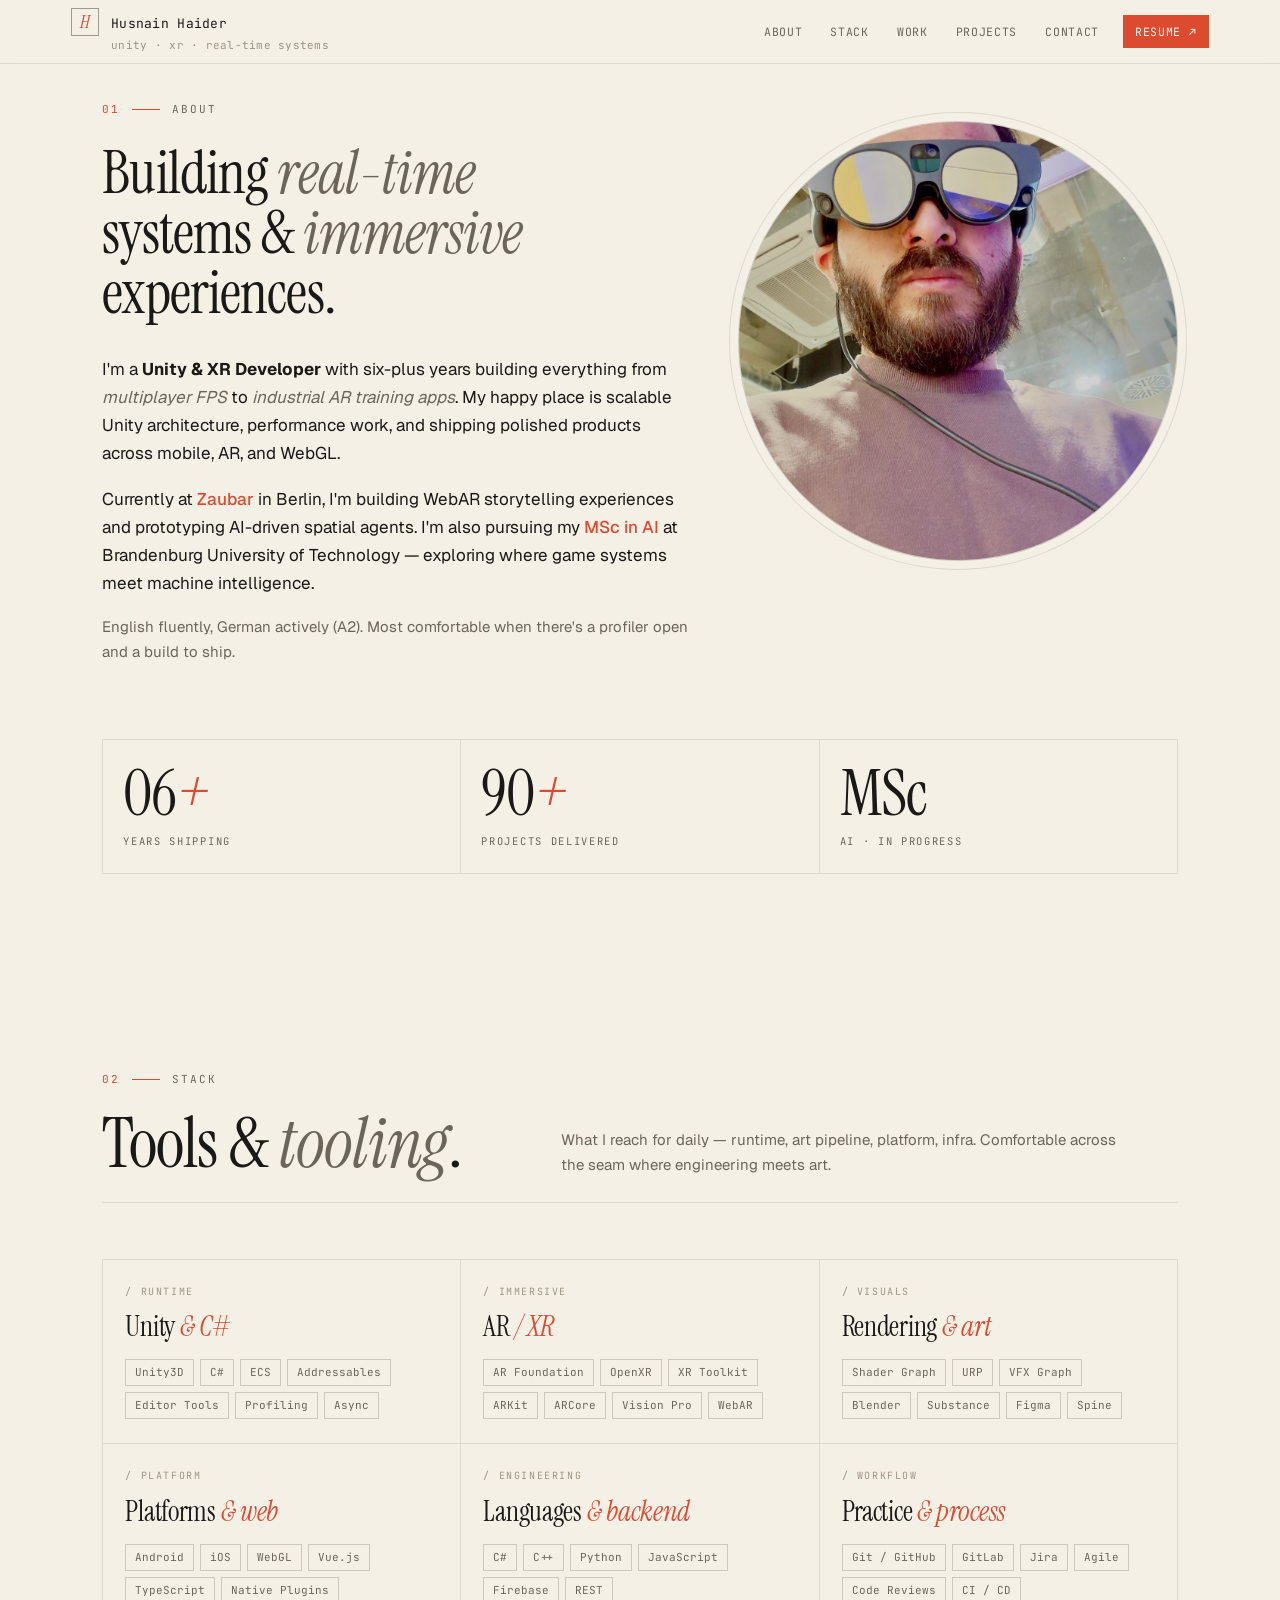
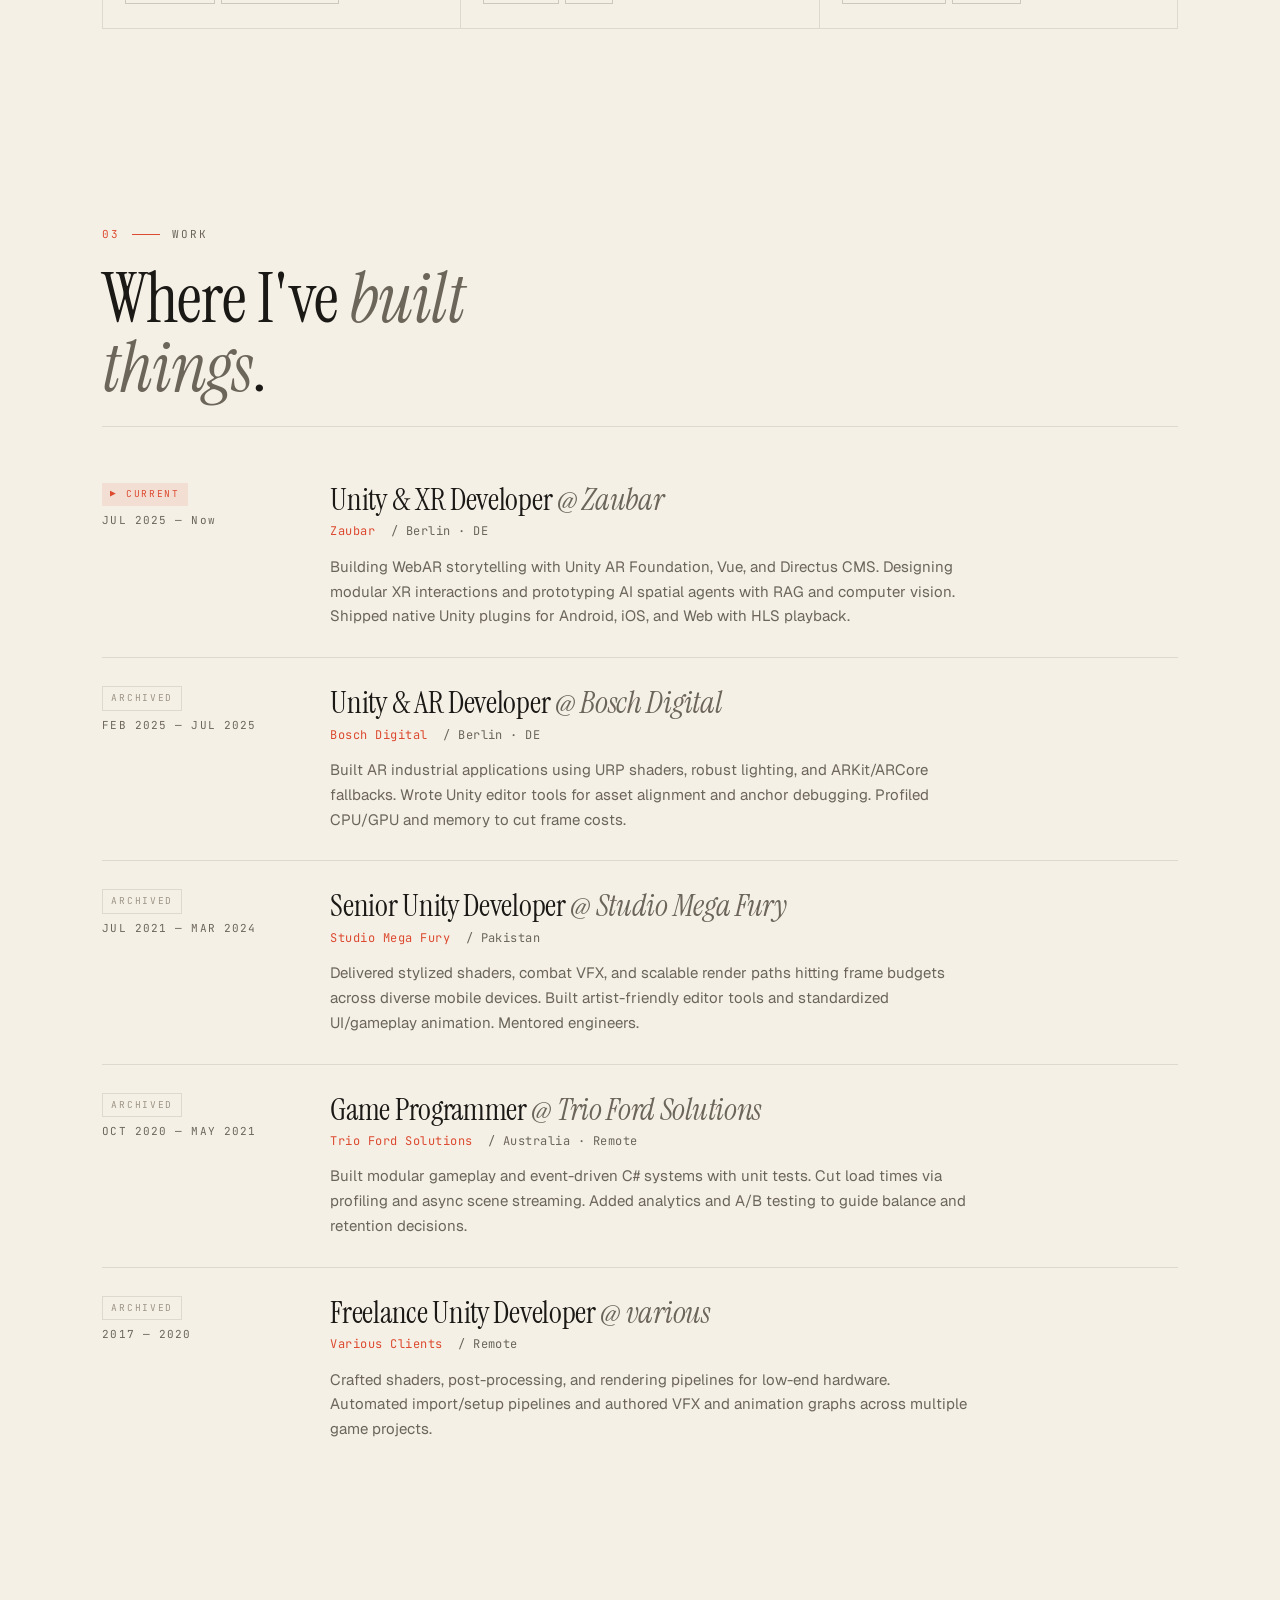
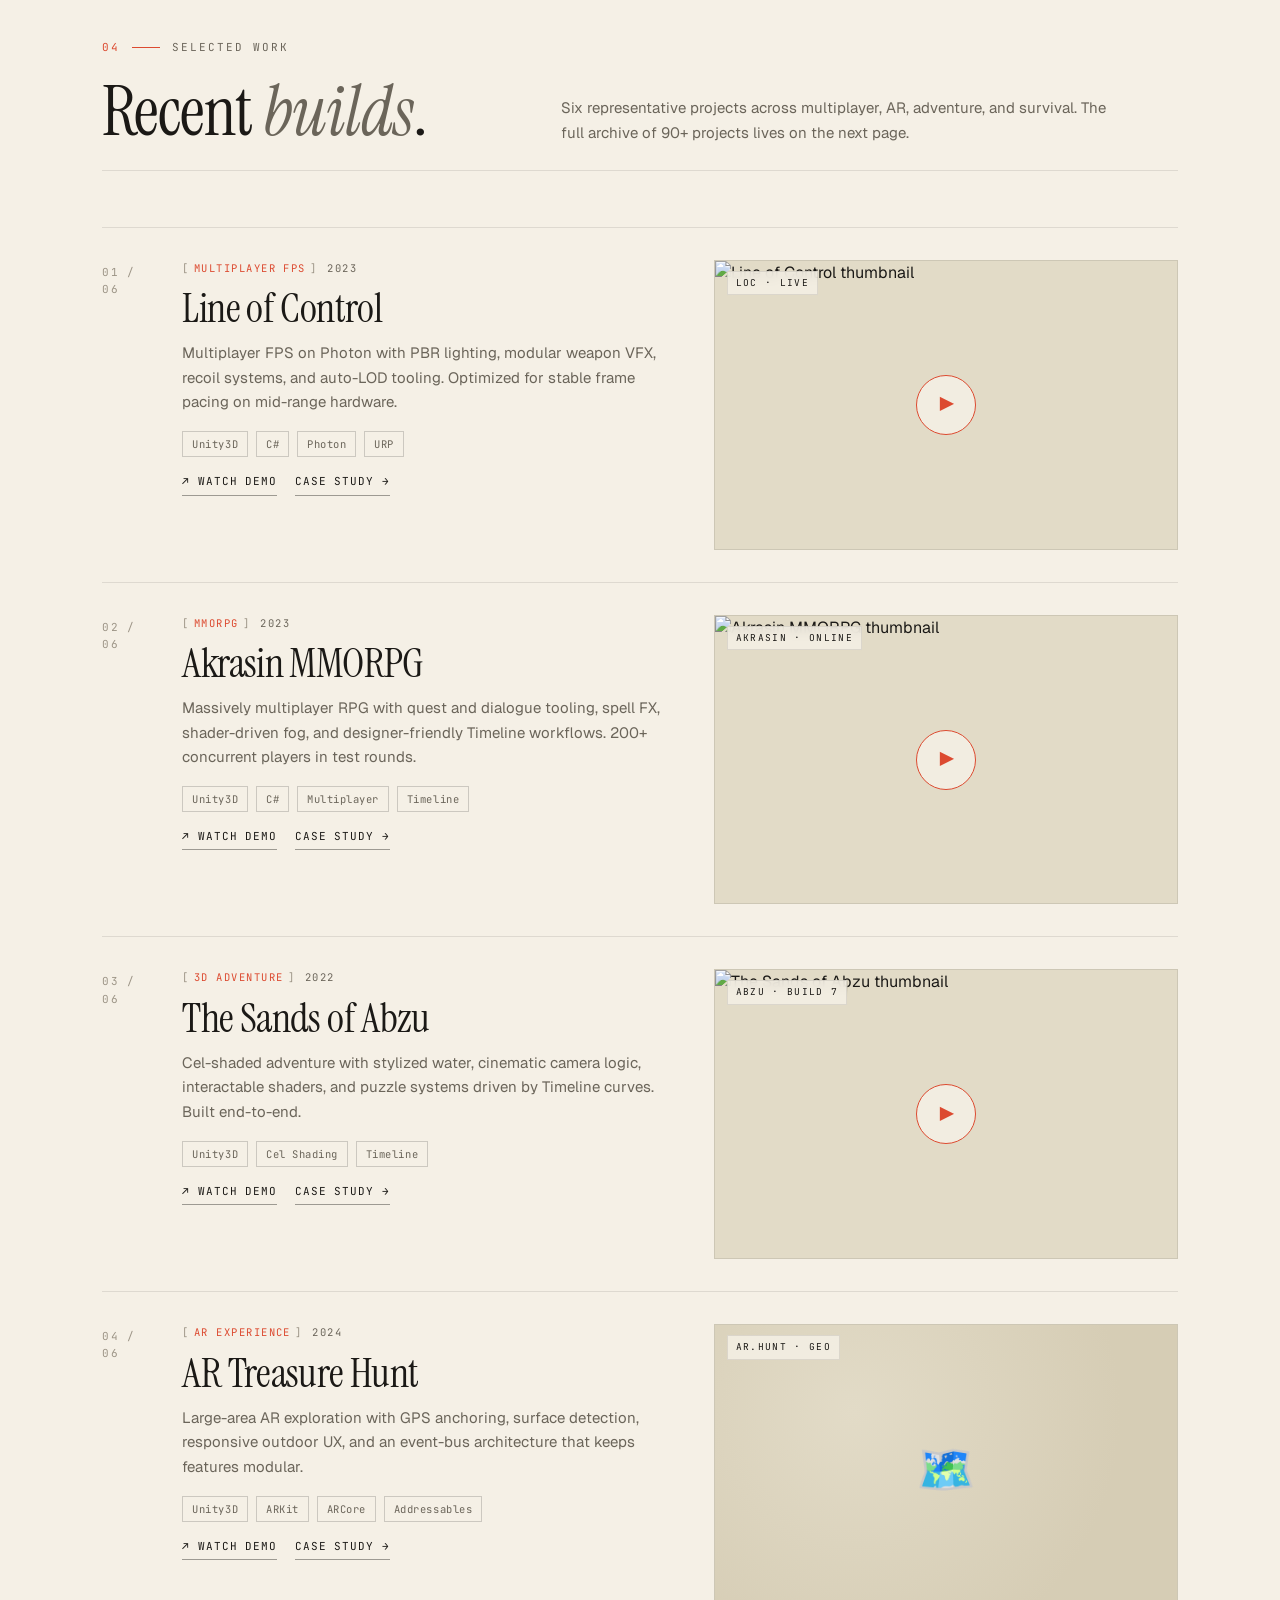
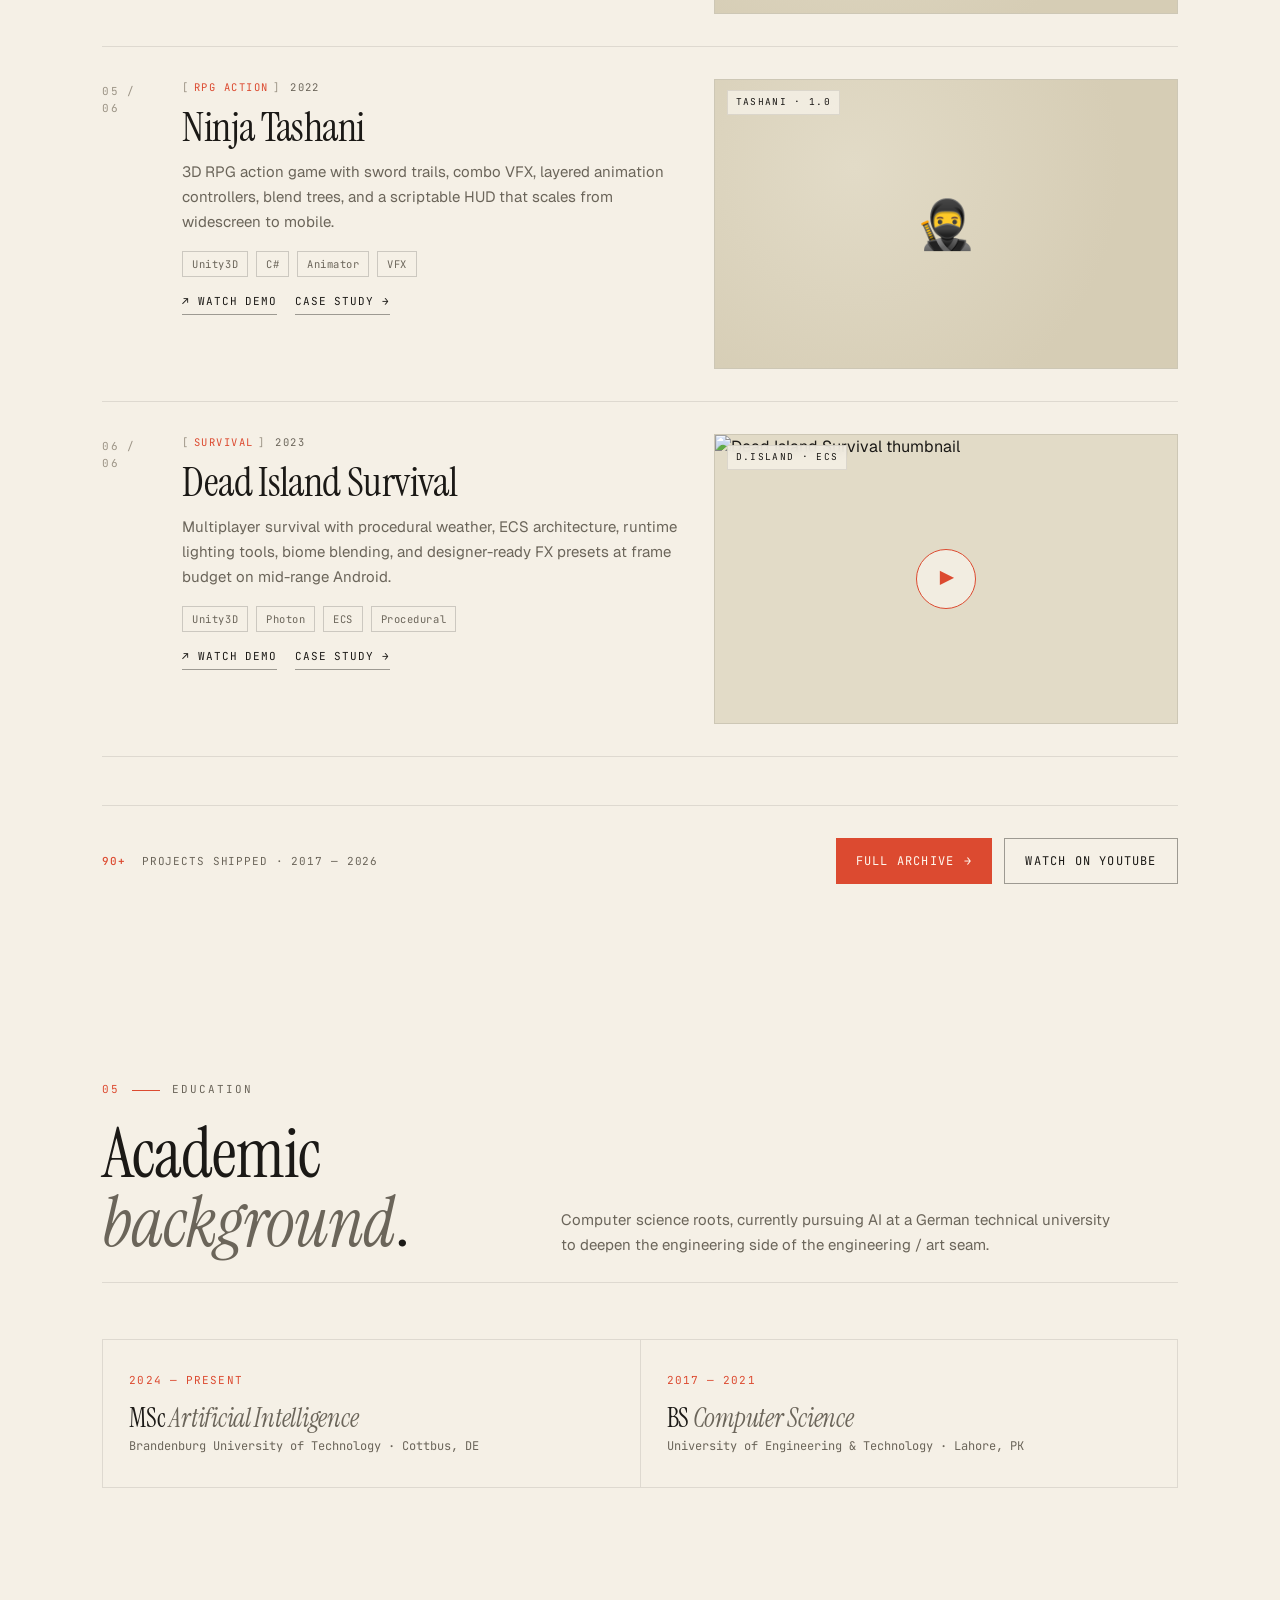
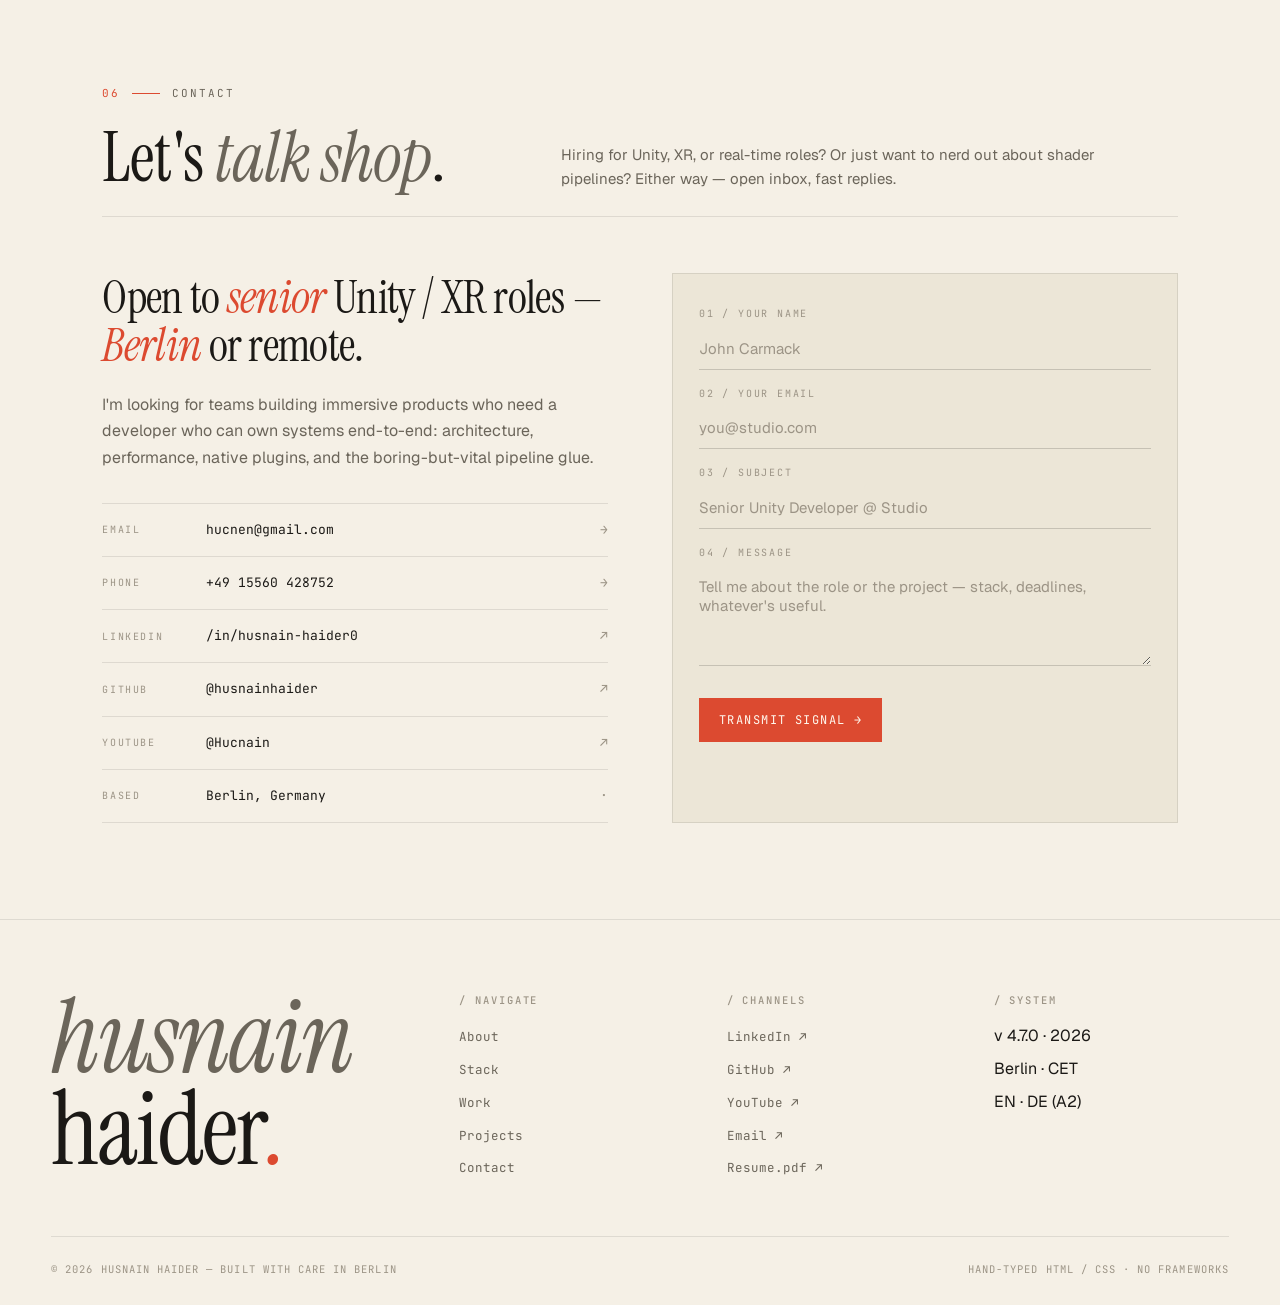
==== commit dc6dd10b: "more design refinement" ====
--- a/index.html
+++ b/index.html
@@ -54,57 +54,13 @@
 
 <link rel="preconnect" href="https://fonts.googleapis.com">
 <link rel="preconnect" href="https://fonts.gstatic.com" crossorigin>
-<link href="https://fonts.googleapis.com/css2?family=Fraunces:ital,opsz,wght,SOFT@0,9..144,300..700,30..100;1,9..144,300..700,30..100&family=Inter+Tight:wght@300;400;500;600&family=JetBrains+Mono:wght@400;500&display=swap" rel="stylesheet">
+<link href="https://fonts.googleapis.com/css2?family=Geist:wght@300;400;500;600&family=Instrument+Serif:ital@0;1&family=JetBrains+Mono:wght@400;500&display=swap" rel="stylesheet">
 
 <link rel="stylesheet" href="assets/css/main.css">
 </head>
 <body>
 
-<!-- Custom cursor -->
-<div class="cursor-dot"></div>
-<div class="cursor-ring"></div>
-
-<!-- Grain overlay -->
-<div class="grain" aria-hidden="true"></div>
-
-<!-- HUD top bar -->
-<header class="hud" aria-label="System status">
-  <div class="hud-inner">
-    <div class="hud-cell">
-      <span class="hud-dot"></span>
-      <span class="hud-val">SYS:&nbsp;ONLINE</span>
-      <span class="hud-key">/ HSND.4.7</span>
-    </div>
-    <div class="hud-cell hud-ticker">
-      <div class="hud-ticker-track">
-        <span>Available for senior Unity / XR roles — Berlin or remote</span>
-        <span>Building WebAR at Zaubar</span>
-        <span>MSc AI · Brandenburg University of Technology</span>
-        <span>6+ years shipping real-time systems</span>
-        <span>Photon · ARKit · OpenXR · URP · ECS</span>
-        <span>Available for senior Unity / XR roles — Berlin or remote</span>
-        <span>Building WebAR at Zaubar</span>
-        <span>MSc AI · Brandenburg University of Technology</span>
-        <span>6+ years shipping real-time systems</span>
-        <span>Photon · ARKit · OpenXR · URP · ECS</span>
-      </div>
-    </div>
-    <div class="hud-cell">
-      <span class="hud-key">SEC:</span>
-      <span class="hud-val" data-section>HERO</span>
-    </div>
-    <div class="hud-cell">
-      <span class="hud-key">UP:</span>
-      <span class="hud-val" data-uptime>00:00</span>
-    </div>
-    <div class="hud-cell">
-      <span class="hud-val" data-clock>00:00:00 UTC</span>
-    </div>
-    <span class="hud-progress" data-progress></span>
-  </div>
-</header>
-
-<!-- Secondary nav -->
+<!-- Nav -->
 <nav class="nav" aria-label="Primary navigation">
   <div class="nav-inner">
     <a href="#" class="nav-brand" aria-label="Husnain Haider — Home">
@@ -128,116 +84,18 @@
   </div>
 </nav>
 
-<!-- Side rails (decorative) -->
-<aside class="rail rail-l" aria-hidden="true">
-  <span class="rail-text">Hsnd / Portfolio · 2026 · v4.7</span>
-</aside>
-<aside class="rail rail-r" aria-hidden="true">
-  <span class="rail-text">Berlin · 52.52° N · 13.40° E</span>
-</aside>
-
 <main>
 
-  <!-- HERO -->
-  <section class="page-section hero" id="hero" style="padding-bottom: 56px;">
-    <div class="inner hero-inner">
-
-      <div class="hero-left">
-        <div class="hero-meta-top">
-          <span class="hero-status"><span class="dot"></span>Available · Open to opportunities</span>
-          <span class="hero-meta-spacer"></span>
-          <span class="hero-coord">52.5200°N&nbsp;&nbsp;13.4050°E</span>
-        </div>
-
-        <h1>
-          <span class="line">Real-time</span>
-          <span class="line"><span class="ink-it">systems &amp;</span></span>
-          <span class="line"><span class="underline-wrap">immersive</span></span>
-          <span class="line accent">worlds.</span>
-        </h1>
-
-        <p class="hero-cap">
-          I'm <strong>Husnain Haider</strong> — a Unity &amp; XR developer
-          <span class="italic">shipping games, AR experiences,</span>
-          and <span class="italic">real-time tools</span> from Berlin.
-        </p>
-
-        <div class="hero-actions">
-          <a href="#projects" class="btn btn-primary" data-hover>Selected work <span class="arrow">→</span></a>
-          <a href="#contact" class="btn btn-ghost" data-hover>Start a conversation</a>
-        </div>
-      </div>
-
-      <aside class="hero-panel reveal">
-        <span class="hero-panel-title">ID.0001 — operator</span>
-        <div class="hero-photo-wrap">
-          <div class="hero-photo">
-            <img src="assets/photo.jpg" alt="Husnain Haider portrait" loading="eager">
-            <span class="hero-photo-frame-marks"></span>
-          </div>
-        </div>
-        <dl class="hero-meta-list">
-          <dt>Name</dt>     <dd>Husnain Haider</dd>
-          <dt>Class</dt>    <dd>Unity / XR Developer</dd>
-          <dt>Studio</dt>   <dd><span class="accent">Zaubar</span> · Berlin</dd>
-          <dt>Years</dt>    <dd>06+</dd>
-          <dt>Stack</dt>    <dd>C# · Unity · ARKit · Photon</dd>
-          <dt>Now</dt>      <dd>MSc AI @ BTU</dd>
-        </dl>
-      </aside>
-
-    </div>
-  </section>
-
-  <!-- Tech-stack marquee -->
-  <div class="stack-marquee" aria-hidden="true">
-    <div class="stack-marquee-track">
-      <span>Unity3D</span><span class="dot-sep">◆</span>
-      <span>C#</span><span class="dot-sep">◆</span>
-      <span>AR Foundation</span><span class="dot-sep">◆</span>
-      <span>OpenXR</span><span class="dot-sep">◆</span>
-      <span>Shader Graph</span><span class="dot-sep">◆</span>
-      <span>Photon</span><span class="dot-sep">◆</span>
-      <span>URP</span><span class="dot-sep">◆</span>
-      <span>ECS</span><span class="dot-sep">◆</span>
-      <span>WebGL</span><span class="dot-sep">◆</span>
-      <span>Vision Pro</span><span class="dot-sep">◆</span>
-      <span>Blender</span><span class="dot-sep">◆</span>
-      <span>TypeScript</span><span class="dot-sep">◆</span>
-      <span>Unity3D</span><span class="dot-sep">◆</span>
-      <span>C#</span><span class="dot-sep">◆</span>
-      <span>AR Foundation</span><span class="dot-sep">◆</span>
-      <span>OpenXR</span><span class="dot-sep">◆</span>
-      <span>Shader Graph</span><span class="dot-sep">◆</span>
-      <span>Photon</span><span class="dot-sep">◆</span>
-      <span>URP</span><span class="dot-sep">◆</span>
-      <span>ECS</span><span class="dot-sep">◆</span>
-      <span>WebGL</span><span class="dot-sep">◆</span>
-      <span>Vision Pro</span><span class="dot-sep">◆</span>
-      <span>Blender</span><span class="dot-sep">◆</span>
-      <span>TypeScript</span><span class="dot-sep">◆</span>
-    </div>
-  </div>
-
-  <!-- ABOUT -->
-  <section class="page-section" id="about">
+  <!-- ABOUT (now the first section) -->
+  <section class="page-section first-section" id="about">
     <div class="inner">
-      <div class="section-head reveal">
-        <div>
-          <span class="section-tag"><span class="num">01</span><span class="tick"></span>About</span>
-          <h2 class="display-l" style="margin-top:18px;">
-            Building <em>real-time</em><br>systems &amp; <em>immersive</em><br>experiences.
+      <span class="section-tag reveal"><span class="num">01</span><span class="tick"></span>About</span>
+
+      <div class="about-grid reveal">
+        <div class="about-body">
+          <h2 class="about-title">
+            Building <em>real-time</em> systems &amp; <em>immersive</em> experiences.
           </h2>
-        </div>
-        <p class="lede-sm">
-          Six years of Unity, C#, and a healthy obsession with frame budgets,
-          modular architecture, and the quiet satisfaction of shipping things
-          that actually run on a phone.
-        </p>
-      </div>
-
-      <div class="about-grid">
-        <div class="about-body reveal">
           <p>
             I'm a <strong>Unity &amp; XR Developer</strong> with six-plus years building
             everything from <span class="italic-i">multiplayer FPS</span> to
@@ -257,20 +115,23 @@
             profiler open and a build to ship.
           </p>
         </div>
-
-        <div class="stats-grid reveal reveal-delay-1">
-          <div class="stat">
-            <div class="stat-num">06<span class="plus">+</span></div>
-            <div class="stat-label">Years shipping</div>
-          </div>
-          <div class="stat">
-            <div class="stat-num">90<span class="plus">+</span></div>
-            <div class="stat-label">Projects delivered</div>
-          </div>
-          <div class="stat">
-            <div class="stat-num">MSc</div>
-            <div class="stat-label">AI · in progress</div>
-          </div>
+        <div class="about-photo">
+          <img src="assets/photo.jpg" alt="Husnain Haider portrait" loading="lazy">
+        </div>
+      </div>
+
+      <div class="stats-grid reveal">
+        <div class="stat">
+          <div class="stat-num">06<span class="plus">+</span></div>
+          <div class="stat-label">Years shipping</div>
+        </div>
+        <div class="stat">
+          <div class="stat-num">90<span class="plus">+</span></div>
+          <div class="stat-label">Projects delivered</div>
+        </div>
+        <div class="stat">
+          <div class="stat-num">MSc</div>
+          <div class="stat-label">AI · in progress</div>
         </div>
       </div>
     </div>
@@ -361,14 +222,10 @@
             Where I've <em>built things</em>.
           </h2>
         </div>
-        <p class="lede-sm">
-          From Pakistan to Berlin via remote-only contracts. A loose history of the studios
-          and the things I shipped while I was there.
-        </p>
+       
       </div>
 
       <div class="exp-list">
-
         <article class="exp-item reveal">
           <div class="exp-date">
             <span class="badge">▶ current</span>
@@ -398,7 +255,6 @@
               Built AR industrial applications using URP shaders, robust lighting,
               and ARKit/ARCore fallbacks. Wrote Unity editor tools for asset alignment
               and anchor debugging. Profiled CPU/GPU and memory to cut frame costs.
-              Streamlined Blender → Unity pipeline with Addressables.
             </p>
           </div>
         </article>
@@ -414,8 +270,7 @@
             <p>
               Delivered stylized shaders, combat VFX, and scalable render paths
               hitting frame budgets across diverse mobile devices. Built artist-friendly
-              editor tools and standardized UI/gameplay animation. Mentored engineers
-              through code reviews and shared libraries.
+              editor tools and standardized UI/gameplay animation. Mentored engineers.
             </p>
           </div>
         </article>
@@ -431,8 +286,7 @@
             <p>
               Built modular gameplay and event-driven C# systems with unit tests.
               Cut load times via profiling and async scene streaming. Added analytics
-              and A/B testing to guide balance and retention decisions across multiple
-              mobile titles.
+              and A/B testing to guide balance and retention decisions.
             </p>
           </div>
         </article>
@@ -452,7 +306,6 @@
             </p>
           </div>
         </article>
-
       </div>
     </div>
   </section>
@@ -475,182 +328,175 @@
 
       <div class="projects-wrap">
 
-        <article class="project-row reveal" data-hover>
+        <article class="project-row reveal">
           <div class="project-num">01 / 06</div>
           <div class="project-head">
             <div class="tag-row">
-              <span class="pill">Multiplayer FPS</span>
-              <span class="year">2023</span>
+              <span class="pill">Multiplayer FPS</span><span class="year">2023</span>
             </div>
             <h3>Line of Control</h3>
             <p>
-              Multiplayer FPS built on Photon with physically based lighting, modular
-              weapon VFX, recoil systems, and auto-LOD tooling. Optimized for stable
-              frame pacing on mid-range hardware with decals, fog volumes, and URP
-              materials.
+              Multiplayer FPS on Photon with PBR lighting, modular weapon VFX, recoil
+              systems, and auto-LOD tooling. Optimized for stable frame pacing on
+              mid-range hardware.
             </p>
             <div class="project-tech">
-              <span>Unity3D</span><span>C#</span><span>Photon</span><span>URP</span><span>Networking</span>
+              <span>Unity3D</span><span>C#</span><span>Photon</span><span>URP</span>
             </div>
             <div class="project-links">
-              <a href="https://www.youtube.com/watch?v=3QN_avy_Hl0" target="_blank" data-hover>↗ Watch demo</a>
-              <a href="projects.html#project-01" data-hover>case study →</a>
+              <a href="https://www.youtube.com/watch?v=3QN_avy_Hl0" target="_blank">↗ Watch demo</a>
+              <a href="projects.html#project-01">case study →</a>
             </div>
           </div>
           <div class="project-media">
-            <div class="project-media-frame">
-              <span class="project-media-marker"><span class="dot"></span>LOC.V1 · LIVE</span>
-              <iframe src="https://www.youtube.com/embed/3QN_avy_Hl0" title="Line of Control demo" allow="accelerometer; autoplay; clipboard-write; encrypted-media; gyroscope; picture-in-picture" allowfullscreen loading="lazy"></iframe>
-            </div>
-          </div>
-        </article>
-
-        <article class="project-row reveal" data-hover>
+            <a class="project-thumb" href="https://www.youtube.com/watch?v=3QN_avy_Hl0" target="_blank" aria-label="Watch Line of Control demo">
+              <span class="project-thumb-tag">LOC · live</span>
+              <img src="https://img.youtube.com/vi/3QN_avy_Hl0/hqdefault.jpg" alt="Line of Control thumbnail" loading="lazy">
+              <span class="play" aria-hidden="true">▶</span>
+            </a>
+          </div>
+        </article>
+
+        <article class="project-row reveal">
           <div class="project-num">02 / 06</div>
           <div class="project-head">
             <div class="tag-row">
-              <span class="pill">MMORPG</span>
-              <span class="year">2023</span>
+              <span class="pill">MMORPG</span><span class="year">2023</span>
             </div>
             <h3>Akrasin MMORPG</h3>
             <p>
               Massively multiplayer RPG with quest and dialogue tooling, spell FX,
-              shader-driven fog, animated UI widgets, and designer-friendly Timeline
-              workflows. 200+ concurrent players in test rounds.
+              shader-driven fog, and designer-friendly Timeline workflows. 200+
+              concurrent players in test rounds.
             </p>
             <div class="project-tech">
               <span>Unity3D</span><span>C#</span><span>Multiplayer</span><span>Timeline</span>
             </div>
             <div class="project-links">
-              <a href="https://www.youtube.com/watch?v=PA4sbqfedqU" target="_blank" data-hover>↗ Watch demo</a>
-              <a href="projects.html#project-02" data-hover>case study →</a>
+              <a href="https://www.youtube.com/watch?v=PA4sbqfedqU" target="_blank">↗ Watch demo</a>
+              <a href="projects.html#project-02">case study →</a>
             </div>
           </div>
           <div class="project-media">
-            <div class="project-media-frame">
-              <span class="project-media-marker"><span class="dot"></span>AKRASIN · ONLINE</span>
-              <iframe src="https://www.youtube.com/embed/PA4sbqfedqU" title="Akrasin MMORPG demo" allow="accelerometer; autoplay; clipboard-write; encrypted-media; gyroscope; picture-in-picture" allowfullscreen loading="lazy"></iframe>
-            </div>
-          </div>
-        </article>
-
-        <article class="project-row reveal" data-hover>
+            <a class="project-thumb" href="https://www.youtube.com/watch?v=PA4sbqfedqU" target="_blank" aria-label="Watch Akrasin MMORPG demo">
+              <span class="project-thumb-tag">Akrasin · online</span>
+              <img src="https://img.youtube.com/vi/PA4sbqfedqU/hqdefault.jpg" alt="Akrasin MMORPG thumbnail" loading="lazy">
+              <span class="play" aria-hidden="true">▶</span>
+            </a>
+          </div>
+        </article>
+
+        <article class="project-row reveal">
           <div class="project-num">03 / 06</div>
           <div class="project-head">
             <div class="tag-row">
-              <span class="pill">3D Adventure</span>
-              <span class="year">2022</span>
+              <span class="pill">3D Adventure</span><span class="year">2022</span>
             </div>
             <h3>The Sands of Abzu</h3>
             <p>
               Cel-shaded adventure with stylized water, cinematic camera logic,
               interactable shaders, and puzzle systems driven by Timeline curves.
-              Built solo, end-to-end.
+              Built end-to-end.
             </p>
             <div class="project-tech">
               <span>Unity3D</span><span>Cel Shading</span><span>Timeline</span>
             </div>
             <div class="project-links">
-              <a href="https://www.youtube.com/watch?v=QQuzqS29sr8" target="_blank" data-hover>↗ Watch demo</a>
-              <a href="projects.html#project-03" data-hover>case study →</a>
+              <a href="https://www.youtube.com/watch?v=QQuzqS29sr8" target="_blank">↗ Watch demo</a>
+              <a href="projects.html#project-03">case study →</a>
             </div>
           </div>
           <div class="project-media">
-            <div class="project-media-frame">
-              <span class="project-media-marker"><span class="dot"></span>ABZU · BUILD 7</span>
-              <iframe src="https://www.youtube.com/embed/QQuzqS29sr8" title="The Sands of Abzu demo" allow="accelerometer; autoplay; clipboard-write; encrypted-media; gyroscope; picture-in-picture" allowfullscreen loading="lazy"></iframe>
-            </div>
-          </div>
-        </article>
-
-        <article class="project-row reveal" data-hover>
+            <a class="project-thumb" href="https://www.youtube.com/watch?v=QQuzqS29sr8" target="_blank" aria-label="Watch The Sands of Abzu demo">
+              <span class="project-thumb-tag">Abzu · build 7</span>
+              <img src="https://img.youtube.com/vi/QQuzqS29sr8/hqdefault.jpg" alt="The Sands of Abzu thumbnail" loading="lazy">
+              <span class="play" aria-hidden="true">▶</span>
+            </a>
+          </div>
+        </article>
+
+        <article class="project-row reveal">
           <div class="project-num">04 / 06</div>
           <div class="project-head">
             <div class="tag-row">
-              <span class="pill">AR Experience</span>
-              <span class="year">2024</span>
+              <span class="pill">AR Experience</span><span class="year">2024</span>
             </div>
             <h3>AR Treasure Hunt</h3>
             <p>
               Large-area AR exploration with GPS anchoring, surface detection,
               responsive outdoor UX, and an event-bus architecture that keeps
-              features modular and testable.
+              features modular.
             </p>
             <div class="project-tech">
               <span>Unity3D</span><span>ARKit</span><span>ARCore</span><span>Addressables</span>
             </div>
             <div class="project-links">
-              <a href="https://www.youtube.com/@Hucnain/videos" target="_blank" data-hover>↗ Watch demo</a>
-              <a href="projects.html#project-04" data-hover>case study →</a>
+              <a href="https://www.youtube.com/@Hucnain/videos" target="_blank">↗ Watch demo</a>
+              <a href="projects.html#project-04">case study →</a>
             </div>
           </div>
           <div class="project-media">
-            <div class="project-media-frame">
-              <span class="project-media-marker"><span class="dot"></span>AR.HUNT · GEO</span>
-              <div class="project-media-placeholder">
-                <span class="ph-icon">🗺️</span>
-              </div>
-            </div>
-          </div>
-        </article>
-
-        <article class="project-row reveal" data-hover>
+            <a class="project-thumb" href="https://www.youtube.com/@Hucnain/videos" target="_blank" aria-label="Watch AR Treasure Hunt demo">
+              <span class="project-thumb-tag">AR.Hunt · geo</span>
+              <div class="project-placeholder">🗺️</div>
+            </a>
+          </div>
+        </article>
+
+        <article class="project-row reveal">
           <div class="project-num">05 / 06</div>
           <div class="project-head">
             <div class="tag-row">
-              <span class="pill">RPG Action</span>
-              <span class="year">2022</span>
+              <span class="pill">RPG Action</span><span class="year">2022</span>
             </div>
             <h3>Ninja Tashani</h3>
             <p>
               3D RPG action game with sword trails, combo VFX, layered animation
-              controllers, blend trees, and a scriptable HUD that scales across
-              widescreen and mobile.
+              controllers, blend trees, and a scriptable HUD that scales from
+              widescreen to mobile.
             </p>
             <div class="project-tech">
               <span>Unity3D</span><span>C#</span><span>Animator</span><span>VFX</span>
             </div>
             <div class="project-links">
-              <a href="https://www.youtube.com/@Hucnain/videos" target="_blank" data-hover>↗ Watch demo</a>
-              <a href="projects.html#project-05" data-hover>case study →</a>
+              <a href="https://www.youtube.com/@Hucnain/videos" target="_blank">↗ Watch demo</a>
+              <a href="projects.html#project-05">case study →</a>
             </div>
           </div>
           <div class="project-media">
-            <div class="project-media-frame">
-              <span class="project-media-marker"><span class="dot"></span>TASHANI · 1.0</span>
-              <div class="project-media-placeholder">
-                <span class="ph-icon">🥷</span>
-              </div>
-            </div>
-          </div>
-        </article>
-
-        <article class="project-row reveal" data-hover>
+            <a class="project-thumb" href="https://www.youtube.com/@Hucnain/videos" target="_blank" aria-label="Watch Ninja Tashani demo">
+              <span class="project-thumb-tag">Tashani · 1.0</span>
+              <div class="project-placeholder">🥷</div>
+            </a>
+          </div>
+        </article>
+
+        <article class="project-row reveal">
           <div class="project-num">06 / 06</div>
           <div class="project-head">
             <div class="tag-row">
-              <span class="pill">Survival</span>
-              <span class="year">2023</span>
+              <span class="pill">Survival</span><span class="year">2023</span>
             </div>
             <h3>Dead Island Survival</h3>
             <p>
               Multiplayer survival with procedural weather, ECS architecture, runtime
-              lighting tools, biome blending, and designer-ready FX presets that hit
-              frame budget on mid-range Android.
+              lighting tools, biome blending, and designer-ready FX presets at frame
+              budget on mid-range Android.
             </p>
             <div class="project-tech">
               <span>Unity3D</span><span>Photon</span><span>ECS</span><span>Procedural</span>
             </div>
             <div class="project-links">
-              <a href="https://www.youtube.com/watch?v=3GjJghptq3o" target="_blank" data-hover>↗ Watch demo</a>
-              <a href="projects.html#project-06" data-hover>case study →</a>
+              <a href="https://www.youtube.com/watch?v=3GjJghptq3o" target="_blank">↗ Watch demo</a>
+              <a href="projects.html#project-06">case study →</a>
             </div>
           </div>
           <div class="project-media">
-            <div class="project-media-frame">
-              <span class="project-media-marker"><span class="dot"></span>D.ISLAND · ECS</span>
-              <iframe src="https://www.youtube.com/embed/3GjJghptq3o" title="Dead Island Survival demo" allow="accelerometer; autoplay; clipboard-write; encrypted-media; gyroscope; picture-in-picture" allowfullscreen loading="lazy"></iframe>
-            </div>
+            <a class="project-thumb" href="https://www.youtube.com/watch?v=3GjJghptq3o" target="_blank" aria-label="Watch Dead Island Survival demo">
+              <span class="project-thumb-tag">D.Island · ECS</span>
+              <img src="https://img.youtube.com/vi/3GjJghptq3o/hqdefault.jpg" alt="Dead Island Survival thumbnail" loading="lazy">
+              <span class="play" aria-hidden="true">▶</span>
+            </a>
           </div>
         </article>
 
@@ -659,8 +505,8 @@
       <div class="projects-foot reveal">
         <div class="projects-count"><strong>90+</strong>&nbsp;&nbsp;projects shipped · 2017 — 2026</div>
         <div style="display:flex; gap:12px; flex-wrap:wrap;">
-          <a href="projects.html" class="btn btn-primary" data-hover>Browse the full archive <span class="arrow">→</span></a>
-          <a href="https://www.youtube.com/@Hucnain/videos" target="_blank" class="btn btn-ghost" data-hover>Watch on YouTube</a>
+          <a href="projects.html" class="btn btn-primary">Full archive <span class="arrow">→</span></a>
+          <a href="https://www.youtube.com/@Hucnain/videos" target="_blank" class="btn btn-ghost">Watch on YouTube</a>
         </div>
       </div>
     </div>
@@ -726,35 +572,23 @@
           </p>
 
           <div class="contact-channels">
-            <a class="contact-row" href="mailto:hucnen@gmail.com" data-hover>
-              <span class="key">Email</span>
-              <span class="val">hucnen@gmail.com</span>
-              <span class="arr">→</span>
-            </a>
-            <a class="contact-row" href="tel:+4915560428752" data-hover>
-              <span class="key">Phone</span>
-              <span class="val">+49 15560 428752</span>
-              <span class="arr">→</span>
-            </a>
-            <a class="contact-row" href="https://linkedin.com/in/husnain-haider0" target="_blank" data-hover>
-              <span class="key">LinkedIn</span>
-              <span class="val">/in/husnain-haider0</span>
-              <span class="arr">↗</span>
-            </a>
-            <a class="contact-row" href="https://github.com/husnainhaider" target="_blank" data-hover>
-              <span class="key">GitHub</span>
-              <span class="val">@husnainhaider</span>
-              <span class="arr">↗</span>
-            </a>
-            <a class="contact-row" href="https://www.youtube.com/@Hucnain/videos" target="_blank" data-hover>
-              <span class="key">YouTube</span>
-              <span class="val">@Hucnain</span>
-              <span class="arr">↗</span>
+            <a class="contact-row" href="mailto:hucnen@gmail.com">
+              <span class="key">Email</span><span class="val">hucnen@gmail.com</span><span class="arr">→</span>
+            </a>
+            <a class="contact-row" href="tel:+4915560428752">
+              <span class="key">Phone</span><span class="val">+49 15560 428752</span><span class="arr">→</span>
+            </a>
+            <a class="contact-row" href="https://linkedin.com/in/husnain-haider0" target="_blank">
+              <span class="key">LinkedIn</span><span class="val">/in/husnain-haider0</span><span class="arr">↗</span>
+            </a>
+            <a class="contact-row" href="https://github.com/husnainhaider" target="_blank">
+              <span class="key">GitHub</span><span class="val">@husnainhaider</span><span class="arr">↗</span>
+            </a>
+            <a class="contact-row" href="https://www.youtube.com/@Hucnain/videos" target="_blank">
+              <span class="key">YouTube</span><span class="val">@Hucnain</span><span class="arr">↗</span>
             </a>
             <div class="contact-row">
-              <span class="key">Based</span>
-              <span class="val">Berlin, Germany</span>
-              <span class="arr">·</span>
+              <span class="key">Based</span><span class="val">Berlin, Germany</span><span class="arr">·</span>
             </div>
           </div>
         </div>
@@ -775,9 +609,9 @@
             </div>
             <div>
               <label for="msg">04 / Message</label>
-              <textarea id="msg" placeholder="Tell me about the role or the project. Sample work, deadlines, stack — whatever's useful." required></textarea>
-            </div>
-            <button type="submit" data-hover>Transmit signal →</button>
+              <textarea id="msg" placeholder="Tell me about the role or the project — stack, deadlines, whatever's useful." required></textarea>
+            </div>
+            <button type="submit">Transmit signal →</button>
           </form>
         </div>
       </div>
@@ -822,7 +656,6 @@
           <li>v 4.7.0 · 2026</li>
           <li>Berlin · CET</li>
           <li>EN · DE (A2)</li>
-          <li>HSND.<span style="color:var(--accent)">0001</span></li>
         </ul>
       </div>
     </div>
--- a/assets/css/main.css
+++ b/assets/css/main.css
@@ -1,45 +1,41 @@
 /* =========================================================
    HUSNAIN HAIDER — PORTFOLIO
-   Editorial brutalism + game-engine HUD
+   Light editorial · paper + ink + terracotta
    ========================================================= */
 
 *, *::before, *::after { margin: 0; padding: 0; box-sizing: border-box; }
 
 :root {
-  /* Color — warm near-black + cream + electric lime */
-  --bg:           #0A0908;
-  --bg-2:         #110F0D;
-  --bg-3:         #181612;
-  --bg-4:         #1F1C17;
-  --ink:          #ECE6D7;
-  --ink-dim:      #8C8576;
-  --ink-faint:    #524C42;
-  --rule:         rgba(236,230,215,0.08);
-  --rule-2:       rgba(236,230,215,0.14);
-  --rule-strong:  rgba(236,230,215,0.30);
-  --accent:       #D4FF3A;       /* electric lime */
-  --accent-deep:  #8FA626;
-  --accent-soft:  rgba(212,255,58,0.12);
-  --warm:         #FF6B35;        /* sparingly — status only */
-
-  /* Type */
-  --display: 'Fraunces', 'Times New Roman', serif;
-  --sans:    'Inter Tight', system-ui, sans-serif;
+  /* Color — warm paper + deep ink + terracotta */
+  --bg:           #F5F0E6;
+  --bg-2:         #ECE6D7;
+  --bg-3:         #E2DBC7;
+  --bg-4:         #D6CDB5;
+  --ink:          #1B1916;
+  --ink-dim:      #6B655A;
+  --ink-faint:    #9C9486;
+  --rule:         rgba(27,25,22,0.10);
+  --rule-2:       rgba(27,25,22,0.18);
+  --rule-strong:  rgba(27,25,22,0.40);
+  --accent:       #DC4A30;
+  --accent-deep:  #A93620;
+  --accent-soft:  rgba(220,74,48,0.10);
+  --accent-fg:    #FFF8EE;   /* text color on accent backgrounds */
+
+  --display: 'Instrument Serif', Georgia, 'Times New Roman', serif;
+  --sans:    'Geist', system-ui, -apple-system, sans-serif;
   --mono:    'JetBrains Mono', ui-monospace, monospace;
 
-  /* Layout */
-  --hud-h:    34px;
-  --rail:     56px;
-  --maxw:     1320px;
-  --gutter:   24px;
+  --nav-h:    64px;
+  --maxw:     1240px;
   --pagepad:  clamp(20px, 4vw, 56px);
 
-  /* Motion */
   --ease:     cubic-bezier(0.22, 1, 0.36, 1);
   --ease-out: cubic-bezier(0.16, 1, 0.3, 1);
 }
 
 html { scroll-behavior: smooth; font-size: 16px; background: var(--bg); }
+section[id] { scroll-margin-top: calc(var(--nav-h) + 8px); }
 body {
   font-family: var(--sans);
   background: var(--bg);
@@ -48,125 +44,21 @@
   -webkit-font-smoothing: antialiased;
   text-rendering: optimizeLegibility;
   overflow-x: hidden;
-  font-feature-settings: 'ss01', 'cv11';
-}
-@media (hover: hover) { body { cursor: none; } }
+}
 
 a { color: inherit; text-decoration: none; }
-button { font: inherit; cursor: inherit; background: none; border: none; color: inherit; }
+button { font: inherit; cursor: pointer; background: none; border: none; color: inherit; }
 img { display: block; max-width: 100%; }
-::selection { background: var(--accent); color: var(--bg); }
-
-/* === Custom cursor (desktop only) ============================ */
-.cursor-dot, .cursor-ring {
-  position: fixed; top: 0; left: 0; z-index: 9999;
-  pointer-events: none;
-  will-change: transform;
-}
-.cursor-dot {
-  width: 5px; height: 5px;
-  background: var(--accent);
-  border-radius: 50%;
-  transform: translate(-50%, -50%);
-  mix-blend-mode: difference;
-}
-.cursor-ring {
-  width: 32px; height: 32px;
-  border: 1px solid rgba(212,255,58,0.55);
-  border-radius: 50%;
-  transform: translate(-50%, -50%);
-  transition: width 0.22s var(--ease), height 0.22s var(--ease), border-color 0.18s;
-}
-.cursor-ring.hov {
-  width: 64px; height: 64px;
-  border-color: var(--accent);
-}
-@media (hover: none), (pointer: coarse) {
-  .cursor-dot, .cursor-ring { display: none; }
-}
-
-/* === Grain overlay ============================================ */
-.grain {
-  position: fixed; inset: 0; z-index: 2; pointer-events: none;
-  opacity: 0.05; mix-blend-mode: overlay;
-  background-image: url("data:image/svg+xml;utf8,<svg xmlns='http://www.w3.org/2000/svg' width='240' height='240'><filter id='n'><feTurbulence type='fractalNoise' baseFrequency='0.95' numOctaves='2' stitchTiles='stitch'/></filter><rect width='100%25' height='100%25' filter='url(%23n)'/></svg>");
-}
-
-/* === HUD top bar ============================================== */
-.hud {
-  position: fixed; top: 0; left: 0; right: 0; height: var(--hud-h);
-  z-index: 60;
-  background: rgba(10,9,8,0.85);
-  backdrop-filter: blur(14px) saturate(1.2);
-  border-bottom: 1px solid var(--rule);
-  font-family: var(--mono);
-  font-size: 10.5px;
-  letter-spacing: 0.08em;
-  text-transform: uppercase;
-  color: var(--ink-dim);
-}
-.hud-inner {
-  display: grid;
-  grid-template-columns: minmax(160px, 220px) 1fr minmax(120px,160px) minmax(100px,130px) 90px;
-  height: 100%;
-}
-.hud-cell {
-  display: flex; align-items: center; gap: 8px;
-  padding: 0 14px;
-  border-right: 1px solid var(--rule);
-  white-space: nowrap;
-  overflow: hidden;
-}
-.hud-cell:last-child { border-right: 0; }
-.hud-key { color: var(--ink-faint); }
-.hud-val { color: var(--ink); }
-.hud-dot {
-  width: 6px; height: 6px; border-radius: 50%;
-  background: var(--accent);
-  box-shadow: 0 0 10px var(--accent);
-  animation: pulse 2s ease-in-out infinite;
-  flex-shrink: 0;
-}
-@keyframes pulse {
-  0%, 100% { opacity: 1; transform: scale(1); }
-  50% { opacity: 0.4; transform: scale(0.7); }
-}
-.hud-ticker {
-  position: relative;
-  width: 100%; height: 100%;
-  overflow: hidden;
-  display: flex; align-items: center;
-}
-.hud-ticker-track {
-  display: inline-flex; gap: 36px;
-  animation: marquee 38s linear infinite;
-  white-space: nowrap;
-  padding-left: 14px;
-}
-.hud-ticker-track span { color: var(--ink-dim); }
-.hud-ticker-track span::before {
-  content: '◆ '; color: var(--accent); margin-right: 6px; font-size: 9px;
-}
-@keyframes marquee {
-  from { transform: translateX(0); }
-  to   { transform: translateX(-50%); }
-}
-.hud-progress {
-  position: absolute; left: 0; bottom: -1px;
-  height: 1px; background: var(--accent);
-  width: 0%;
-  transition: width 0.15s linear;
-}
-
-/* === Main nav (secondary, below HUD) =========================== */
+::selection { background: var(--accent); color: var(--accent-fg); }
+
+/* === Nav ============================================ */
 .nav {
   position: fixed;
-  top: var(--hud-h);
-  left: 0; right: 0;
+  top: 0; left: 0; right: 0;
   z-index: 50;
-  height: 64px;
-  background: rgba(10,9,8,0.70);
-  backdrop-filter: blur(16px) saturate(1.2);
+  height: var(--nav-h);
+  background: rgba(245,240,230,0.82);
+  backdrop-filter: blur(14px) saturate(1.2);
   border-bottom: 1px solid var(--rule);
 }
 .nav-inner {
@@ -174,6 +66,8 @@
   padding: 0 var(--pagepad);
   display: flex; align-items: center; justify-content: space-between;
   gap: 24px;
+  max-width: var(--maxw);
+  margin: 0 auto;
 }
 .nav-brand {
   display: inline-flex; align-items: baseline; gap: 12px;
@@ -186,8 +80,8 @@
   width: 28px; height: 28px;
   border: 1px solid var(--rule-strong);
   font-family: var(--display);
-  font-weight: 600;
-  font-size: 16px;
+  font-weight: 400;
+  font-size: 18px;
   color: var(--accent);
   font-style: italic;
 }
@@ -204,40 +98,26 @@
   text-transform: uppercase;
   color: var(--ink-dim);
   padding: 8px 12px;
-  position: relative;
   transition: color 0.2s;
 }
-.nav-links a::before {
-  content: counter(navi, decimal-leading-zero) '.';
-  color: var(--ink-faint);
-  margin-right: 6px;
-  font-size: 10px;
-}
-.nav-links { counter-reset: navi; }
-.nav-links a { counter-increment: navi; }
 .nav-links a:hover { color: var(--ink); }
-.nav-links a:hover::after {
-  content: ''; position: absolute;
-  left: 12px; right: 12px; bottom: 4px;
-  height: 1px; background: var(--accent);
-}
 .nav-cta {
   margin-left: 8px;
   font-family: var(--mono);
   font-size: 11.5px;
   letter-spacing: 0.06em;
   text-transform: uppercase;
-  color: var(--bg) !important;
+  color: var(--accent-fg) !important;
   background: var(--accent);
   padding: 10px 16px;
   display: inline-flex; align-items: center; gap: 8px;
-  transition: transform 0.2s var(--ease), box-shadow 0.2s;
+  transition: transform 0.2s var(--ease), box-shadow 0.2s, background 0.2s;
 }
 .nav-cta:hover {
+  background: var(--accent-deep);
   transform: translateY(-1px);
-  box-shadow: 0 8px 24px rgba(212,255,58,0.20);
-}
-.nav-cta::after { display: none !important; }
+  box-shadow: 0 8px 24px rgba(220,74,48,0.25);
+}
 
 .nav-burger { display: none; }
 
@@ -249,11 +129,10 @@
   }
   .nav-burger span {
     width: 22px; height: 1.5px; background: var(--ink);
-    transition: transform 0.25s, opacity 0.25s;
   }
   .nav-links.open {
     display: flex; flex-direction: column;
-    position: absolute; top: 64px; left: 0; right: 0;
+    position: absolute; top: var(--nav-h); left: 0; right: 0;
     background: var(--bg);
     border-bottom: 1px solid var(--rule);
     padding: 16px var(--pagepad);
@@ -263,55 +142,10 @@
   .nav-cta { margin-left: 0; }
 }
 
-/* === Side rail (vertical labels) ============================== */
-.rail {
-  position: fixed;
-  top: calc(var(--hud-h) + 64px);
-  bottom: 0;
-  width: var(--rail);
-  z-index: 30;
-  border-right: 1px solid var(--rule);
-  display: none;
-}
-.rail-l { left: 0; }
-.rail-r { right: 0; border-right: 0; border-left: 1px solid var(--rule); }
-.rail-text {
-  position: absolute;
-  font-family: var(--mono);
-  font-size: 10.5px;
-  letter-spacing: 0.22em;
-  text-transform: uppercase;
-  color: var(--ink-faint);
-  writing-mode: vertical-rl;
-  transform: rotate(180deg);
-}
-.rail-l .rail-text {
-  bottom: 24px;
-  left: 50%; transform: translateX(-50%) rotate(180deg);
-}
-.rail-r .rail-text {
-  top: 24px;
-  left: 50%; transform: translateX(-50%);
-  writing-mode: vertical-rl;
-}
-.rail-tick {
-  position: absolute; left: 0; right: 0;
-  height: 1px; background: var(--rule);
-}
-@media (min-width: 1100px) {
-  .rail { display: block; }
-}
-
-/* === Page padding =========================================== */
+/* === Page layout =================================== */
 main, footer, .page-section {
   padding-left: var(--pagepad);
   padding-right: var(--pagepad);
-}
-@media (min-width: 1100px) {
-  main, footer, .page-section {
-    padding-left: calc(var(--rail) + var(--pagepad));
-    padding-right: calc(var(--rail) + var(--pagepad));
-  }
 }
 .inner {
   max-width: var(--maxw);
@@ -319,45 +153,22 @@
   width: 100%;
 }
 
-/* === Type ================================================== */
+/* === Type ========================================== */
 h1, h2, h3, h4 {
   font-family: var(--display);
-  font-weight: 500;
-  letter-spacing: -0.02em;
+  font-weight: 400;
+  letter-spacing: -0.01em;
   line-height: 1;
-  font-feature-settings: 'ss01';
-}
-h1 em, h2 em, h3 em, h4 em {
-  font-style: italic;
-  color: var(--ink-dim);
-  font-weight: 400;
-}
-.display-xl {
-  font-family: var(--display);
-  font-size: clamp(56px, 12vw, 188px);
-  font-weight: 400;
-  line-height: 0.88;
-  letter-spacing: -0.045em;
-  font-variation-settings: 'opsz' 144, 'SOFT' 30;
 }
 .display-l {
   font-family: var(--display);
-  font-size: clamp(40px, 6vw, 88px);
-  font-weight: 400;
-  line-height: 0.95;
-  letter-spacing: -0.035em;
-  font-variation-settings: 'opsz' 96, 'SOFT' 30;
-}
-.display-m {
-  font-family: var(--display);
-  font-size: clamp(28px, 3.4vw, 48px);
-  font-weight: 500;
-  line-height: 1.05;
-  letter-spacing: -0.025em;
-  font-variation-settings: 'opsz' 48, 'SOFT' 50;
-}
-.italic { font-style: italic; color: var(--ink); }
-.mono   { font-family: var(--mono); }
+  font-size: clamp(36px, 5.4vw, 76px);
+  font-weight: 400;
+  line-height: 1;
+  letter-spacing: -0.015em;
+}
+em { font-style: italic; color: var(--ink-dim); font-weight: 400; }
+.italic { font-style: italic; }
 .eyebrow {
   font-family: var(--mono);
   font-size: 11px;
@@ -365,21 +176,6 @@
   text-transform: uppercase;
   color: var(--ink-dim);
 }
-.eyebrow .num { color: var(--accent); margin-right: 12px; }
-.eyebrow .sep {
-  display: inline-block;
-  width: 28px; height: 1px;
-  background: var(--rule-strong);
-  vertical-align: middle;
-  margin: 0 10px;
-}
-.lede {
-  font-family: var(--sans);
-  font-size: clamp(16px, 1.4vw, 19px);
-  line-height: 1.55;
-  color: var(--ink);
-  max-width: 60ch;
-}
 .lede-sm {
   font-size: 15px;
   color: var(--ink-dim);
@@ -387,280 +183,59 @@
   max-width: 56ch;
 }
 
-/* === Hero ================================================== */
-.hero {
-  padding-top: calc(var(--hud-h) + 64px + 56px);
-  padding-bottom: 96px;
-  position: relative;
-}
-.hero-inner {
-  max-width: var(--maxw);
-  margin: 0 auto;
-  display: grid;
-  grid-template-columns: 1fr;
-  gap: 48px;
-}
-@media (min-width: 980px) {
-  .hero-inner {
-    grid-template-columns: minmax(0, 1.4fr) minmax(280px, 360px);
-    gap: 64px;
-    align-items: end;
-  }
-}
-.hero-meta-top {
-  display: flex; align-items: center; gap: 14px;
-  margin-bottom: 28px;
-  padding-bottom: 16px;
-  border-bottom: 1px solid var(--rule);
-}
-.hero-status {
-  display: inline-flex; align-items: center; gap: 8px;
-  font-family: var(--mono);
-  font-size: 11px;
-  letter-spacing: 0.12em;
-  text-transform: uppercase;
-  color: var(--ink);
-}
-.hero-status .dot {
-  width: 7px; height: 7px; border-radius: 50%;
-  background: var(--accent);
-  box-shadow: 0 0 14px var(--accent);
-  animation: pulse 2s ease-in-out infinite;
-}
-.hero-meta-spacer { flex: 1; height: 1px; background: var(--rule); }
-.hero-coord {
-  font-family: var(--mono);
-  font-size: 10.5px;
-  color: var(--ink-faint);
-  letter-spacing: 0.08em;
-}
-.hero h1 {
-  font-family: var(--display);
-  font-size: clamp(64px, 13vw, 200px);
-  font-weight: 400;
-  line-height: 0.86;
-  letter-spacing: -0.05em;
-  font-variation-settings: 'opsz' 144, 'SOFT' 30;
-  color: var(--ink);
-}
-.hero h1 .line { display: block; }
-.hero h1 .ink-it {
-  font-style: italic;
-  font-weight: 300;
-  color: var(--ink-dim);
-}
-.hero h1 .accent {
-  color: var(--accent);
-  font-style: italic;
-  font-weight: 400;
-}
-.hero h1 .underline-wrap {
-  position: relative;
-  display: inline-block;
-}
-.hero h1 .underline-wrap::after {
-  content: '';
-  position: absolute; left: 0; right: 6px; bottom: 0.04em;
-  height: 6px; background: var(--accent);
-  opacity: 0.95;
-  transform-origin: left;
-  animation: drawIn 0.9s 1.1s var(--ease-out) both;
-}
-@keyframes drawIn {
-  from { transform: scaleX(0); }
-  to   { transform: scaleX(1); }
-}
-.hero-cap {
-  margin-top: 28px;
-  font-family: var(--display);
-  font-style: italic;
-  color: var(--ink-dim);
-  font-size: clamp(20px, 2.3vw, 30px);
-  line-height: 1.35;
-  letter-spacing: -0.01em;
-  font-weight: 300;
-  max-width: 32ch;
-}
-.hero-cap strong { color: var(--ink); font-style: normal; font-weight: 500; }
-
-.hero-actions {
-  margin-top: 36px;
-  display: flex; flex-wrap: wrap; gap: 12px;
-}
-
+/* First section after nav — clears the fixed nav */
+.first-section { padding-top: calc(var(--nav-h) + 96px); }
+@media (max-width: 720px) { .first-section { padding-top: calc(var(--nav-h) + 48px); } }
+
+/* === Buttons ===================================== */
 .btn {
   display: inline-flex; align-items: center; gap: 10px;
   font-family: var(--mono);
   font-size: 12px;
   letter-spacing: 0.1em;
   text-transform: uppercase;
-  padding: 14px 22px;
-  transition: transform 0.2s var(--ease), background 0.2s, color 0.2s, border-color 0.2s;
-  position: relative;
-}
-.btn-primary {
-  background: var(--accent); color: var(--bg);
-}
+  padding: 13px 20px;
+  transition: transform 0.2s var(--ease), background 0.2s, color 0.2s, border-color 0.2s, box-shadow 0.2s;
+  cursor: pointer;
+}
+.btn-primary { background: var(--accent); color: var(--accent-fg); }
 .btn-primary:hover {
-  background: var(--ink);
+  background: var(--accent-deep);
   transform: translate(-2px, -2px);
-  box-shadow: 4px 4px 0 var(--accent);
-}
-.btn-ghost {
-  border: 1px solid var(--rule-strong); color: var(--ink);
-}
+  box-shadow: 4px 4px 0 var(--ink);
+}
+.btn-ghost { border: 1px solid var(--rule-strong); color: var(--ink); }
 .btn-ghost:hover {
   border-color: var(--accent);
   color: var(--accent);
   transform: translate(-2px, -2px);
-  box-shadow: 4px 4px 0 var(--rule-strong);
-}
-.btn .arrow {
-  display: inline-block;
-  transition: transform 0.2s var(--ease);
-}
+  box-shadow: 4px 4px 0 var(--rule-2);
+}
+.btn .arrow { display: inline-block; transition: transform 0.2s var(--ease); }
 .btn:hover .arrow { transform: translateX(4px); }
 
-/* Hero side panel (photo + meta) */
-.hero-panel {
-  border: 1px solid var(--rule);
-  background: linear-gradient(180deg, var(--bg-2), var(--bg-3));
-  padding: 0;
-  position: relative;
-}
-.hero-panel::before {
-  content: '';
-  position: absolute; top: 0; left: 0; right: 0; height: 28px;
-  background: var(--bg-3);
-  border-bottom: 1px solid var(--rule);
-}
-.hero-panel::after {
-  content: '◉ ◉ ◉';
-  position: absolute; top: 6px; left: 12px;
-  font-family: var(--mono); font-size: 10px;
-  color: var(--ink-faint);
-  letter-spacing: 0.2em;
-}
-.hero-panel-title {
-  position: absolute; top: 7px; right: 14px;
-  font-family: var(--mono); font-size: 10px;
-  color: var(--ink-dim); letter-spacing: 0.16em; text-transform: uppercase;
-}
-.hero-photo-wrap {
-  margin-top: 28px;
-  padding: 18px 18px 0;
-  position: relative;
-}
-.hero-photo {
-  width: 100%;
-  aspect-ratio: 1 / 1;
-  position: relative;
-  overflow: hidden;
-  border: 1px solid var(--rule-2);
-  filter: grayscale(0.25) contrast(1.05);
-}
-.hero-photo img {
-  width: 100%; height: 100%; object-fit: cover;
-  transition: transform 0.6s var(--ease);
-}
-.hero-panel:hover .hero-photo img { transform: scale(1.04); filter: none; }
-.hero-photo-frame-marks {
-  position: absolute; inset: 6px;
-  pointer-events: none;
-}
-.hero-photo-frame-marks::before,
-.hero-photo-frame-marks::after {
-  content: '';
-  position: absolute;
-  width: 14px; height: 14px;
-  border: 1px solid var(--accent);
-}
-.hero-photo-frame-marks::before {
-  top: 0; left: 0; border-right: 0; border-bottom: 0;
-}
-.hero-photo-frame-marks::after {
-  bottom: 0; right: 0; border-left: 0; border-top: 0;
-}
-.hero-meta-list {
-  padding: 18px;
-  display: grid;
-  grid-template-columns: auto 1fr;
-  column-gap: 18px;
-  row-gap: 10px;
-  font-family: var(--mono);
-  font-size: 11.5px;
-  letter-spacing: 0.04em;
-}
-.hero-meta-list dt {
-  color: var(--ink-faint);
-  text-transform: uppercase;
-  font-size: 10px;
-  letter-spacing: 0.15em;
-  align-self: center;
-}
-.hero-meta-list dd { color: var(--ink); }
-.hero-meta-list dd .accent { color: var(--accent); }
-
-/* === Stack marquee ========================================= */
-.stack-marquee {
-  border-top: 1px solid var(--rule);
-  border-bottom: 1px solid var(--rule);
-  background: var(--bg);
-  overflow: hidden;
-  white-space: nowrap;
-  padding: 24px 0;
-  margin-top: 32px;
-}
-.stack-marquee-track {
-  display: inline-flex;
-  gap: 56px;
-  animation: marquee 38s linear infinite;
-  padding-left: 56px;
-}
-.stack-marquee-track span {
-  font-family: var(--display);
-  font-size: clamp(28px, 4vw, 44px);
-  font-style: italic;
-  font-weight: 400;
-  font-variation-settings: 'opsz' 48, 'SOFT' 60;
-  color: var(--ink);
-  letter-spacing: -0.02em;
-}
-.stack-marquee-track span:nth-child(odd) {
-  color: var(--ink-dim);
-  font-style: normal;
-}
-.stack-marquee-track .dot-sep {
-  color: var(--accent);
-  font-style: normal;
-  font-size: 16px;
-  align-self: center;
-}
-
-/* === Generic section ==================================== */
+/* === Section ====================================== */
 .page-section {
   padding-top: 96px;
   padding-bottom: 96px;
   position: relative;
 }
-.page-section .inner { width: 100%; }
 .section-head {
   display: grid;
   grid-template-columns: 1fr;
   gap: 18px;
-  margin-bottom: 64px;
+  margin-bottom: 56px;
   padding-bottom: 24px;
   border-bottom: 1px solid var(--rule);
 }
 @media (min-width: 880px) {
   .section-head {
-    grid-template-columns: minmax(0, 0.7fr) minmax(0, 1.3fr);
+    grid-template-columns: minmax(0, 0.8fr) minmax(0, 1.2fr);
     align-items: end;
     gap: 48px;
   }
 }
 .section-head h2 { margin-top: 8px; }
-.section-head .lede-sm { color: var(--ink-dim); }
 .section-tag {
   display: inline-flex; align-items: center; gap: 12px;
   font-family: var(--mono);
@@ -671,19 +246,58 @@
 }
 .section-tag .num { color: var(--accent); }
 .section-tag .tick {
-  display: inline-block; width: 32px; height: 1px;
+  display: inline-block; width: 28px; height: 1px;
   background: var(--accent);
 }
 
-/* === About ============================================== */
+/* === About ======================================== */
+.about-title {
+  font-family: var(--display);
+  font-size: clamp(36px, 4.6vw, 64px);
+  font-weight: 400;
+  letter-spacing: -0.015em;
+  line-height: 1.02;
+  color: var(--ink);
+  margin: 22px 0 32px;
+  max-width: 18ch;
+}
+.about-title em { font-style: italic; color: var(--ink-dim); font-weight: 400; }
+
 .about-grid {
   display: grid;
   grid-template-columns: 1fr;
-  gap: 48px;
+  gap: 32px;
+  margin-bottom: 56px;
+  align-items: start;
 }
 @media (min-width: 880px) {
-  .about-grid { grid-template-columns: minmax(0, 1.2fr) minmax(0, 1fr); gap: 80px; }
-}
+  .about-grid {
+    grid-template-columns: minmax(0, 1fr) 440px;
+    gap: 48px;
+  }
+}
+.about-photo {
+  position: relative;
+  width: 440px;
+  max-width: 100%;
+  aspect-ratio: 1 / 1;
+  border-radius: 50%;
+  overflow: hidden;
+  margin: 0 32px 0 auto;
+  border: 1px solid var(--rule-2);
+  box-shadow: 0 0 0 8px var(--bg), 0 0 0 9px var(--rule);
+  position: sticky;
+  top: calc(var(--nav-h) + 40px);
+}
+@media (max-width: 880px) {
+  .about-photo { position: relative; top: auto; margin: 0 auto; width: 260px; }
+}
+.about-photo img {
+  width: 100%; height: 100%; object-fit: cover;
+  transition: transform 0.6s var(--ease), filter 0.6s;
+  filter: saturate(0.85);
+}
+.about-photo:hover img { transform: scale(1.05); filter: saturate(1); }
 .about-body p {
   font-size: 17px;
   line-height: 1.65;
@@ -705,24 +319,15 @@
 .stat {
   border-right: 1px solid var(--rule);
   border-bottom: 1px solid var(--rule);
-  padding: 28px 20px;
-  position: relative;
-}
-.stat::after {
-  content: '+';
-  position: absolute; top: 8px; right: 10px;
-  color: var(--ink-faint);
-  font-family: var(--mono);
-  font-size: 10px;
+  padding: 24px 20px;
 }
 .stat-num {
   font-family: var(--display);
-  font-size: clamp(48px, 6vw, 72px);
+  font-size: clamp(44px, 5vw, 64px);
   line-height: 0.95;
-  letter-spacing: -0.03em;
-  font-weight: 400;
-  color: var(--ink);
-  font-variation-settings: 'opsz' 96, 'SOFT' 30;
+  letter-spacing: -0.02em;
+  font-weight: 400;
+  color: var(--ink);
 }
 .stat-num .plus { color: var(--accent); font-style: italic; }
 .stat-label {
@@ -731,10 +336,10 @@
   letter-spacing: 0.16em;
   text-transform: uppercase;
   color: var(--ink-dim);
-  margin-top: 10px;
-}
-
-/* === Skills ============================================ */
+  margin-top: 8px;
+}
+
+/* === Skills ======================================= */
 .skills-grid {
   display: grid;
   grid-template-columns: 1fr;
@@ -742,36 +347,22 @@
   border-top: 1px solid var(--rule);
   border-left: 1px solid var(--rule);
 }
-@media (min-width: 720px) {
-  .skills-grid { grid-template-columns: repeat(2, 1fr); }
-}
-@media (min-width: 1100px) {
-  .skills-grid { grid-template-columns: repeat(3, 1fr); }
-}
+@media (min-width: 720px) { .skills-grid { grid-template-columns: repeat(2, 1fr); } }
+@media (min-width: 1100px) { .skills-grid { grid-template-columns: repeat(3, 1fr); } }
 .skill {
   position: relative;
-  padding: 28px 24px;
+  padding: 24px 22px;
   border-right: 1px solid var(--rule);
   border-bottom: 1px solid var(--rule);
   transition: background 0.25s;
 }
 .skill:hover { background: var(--bg-2); }
-.skill::before {
-  content: counter(skn, decimal-leading-zero);
-  counter-increment: skn;
-  position: absolute; top: 16px; right: 18px;
-  font-family: var(--mono);
-  font-size: 10px;
-  color: var(--ink-faint);
-  letter-spacing: 0.1em;
-}
-.skills-grid { counter-reset: skn; }
 .skill h4 {
   font-family: var(--display);
-  font-size: 26px;
-  font-weight: 500;
-  letter-spacing: -0.02em;
-  margin-bottom: 8px;
+  font-size: 28px;
+  font-weight: 400;
+  letter-spacing: -0.01em;
+  margin-bottom: 6px;
   color: var(--ink);
 }
 .skill h4 .it { font-style: italic; color: var(--accent); font-weight: 400; }
@@ -781,50 +372,39 @@
   letter-spacing: 0.16em;
   text-transform: uppercase;
   color: var(--ink-faint);
-  margin-bottom: 18px;
+  margin-bottom: 14px;
 }
 .skill-tags {
   display: flex; flex-wrap: wrap; gap: 6px;
-  margin-top: 20px;
+  margin-top: 18px;
 }
 .skill-tags span {
   font-family: var(--mono);
   font-size: 11px;
-  padding: 5px 10px;
+  padding: 4px 9px;
   color: var(--ink-dim);
   border: 1px solid var(--rule-2);
   transition: color 0.2s, border-color 0.2s, background 0.2s;
 }
-.skill:hover .skill-tags span {
-  border-color: var(--rule-strong);
-  color: var(--ink);
-}
 .skill-tags span:hover {
   background: var(--accent);
-  color: var(--bg);
+  color: var(--accent-fg);
   border-color: var(--accent);
 }
 
-/* === Experience ======================================= */
-.exp-list {
-  display: grid;
-  gap: 0;
-}
+/* === Experience =================================== */
+.exp-list { display: grid; gap: 0; }
 .exp-item {
   display: grid;
   grid-template-columns: 1fr;
   gap: 12px;
-  padding: 32px 0;
-  border-top: 1px solid var(--rule);
-  position: relative;
+  padding: 28px 0;
+  border-top: 1px solid var(--rule);
 }
 .exp-item:first-child { border-top: 0; padding-top: 0; }
 .exp-item:last-child { padding-bottom: 0; }
 @media (min-width: 720px) {
-  .exp-item {
-    grid-template-columns: 200px 1fr;
-    gap: 48px;
-  }
+  .exp-item { grid-template-columns: 180px 1fr; gap: 48px; }
 }
 .exp-date {
   font-family: var(--mono);
@@ -850,28 +430,21 @@
 }
 .exp-body h4 {
   font-family: var(--display);
-  font-size: clamp(22px, 2.4vw, 32px);
-  font-weight: 500;
-  letter-spacing: -0.02em;
-  line-height: 1.1;
+  font-size: clamp(24px, 2.4vw, 34px);
+  font-weight: 400;
+  letter-spacing: -0.01em;
+  line-height: 1.15;
   margin-bottom: 4px;
 }
-.exp-body h4 .role-it {
-  font-style: italic;
-  color: var(--ink-dim);
-  font-weight: 400;
-}
+.exp-body h4 .role-it { font-style: italic; color: var(--ink-dim); font-weight: 400; }
 .exp-company {
   font-family: var(--mono);
   font-size: 12px;
   color: var(--accent);
-  letter-spacing: 0.05em;
+  letter-spacing: 0.04em;
   margin-bottom: 14px;
 }
-.exp-company .city {
-  color: var(--ink-dim);
-  margin-left: 8px;
-}
+.exp-company .city { color: var(--ink-dim); margin-left: 8px; }
 .exp-body p {
   color: var(--ink-dim);
   font-size: 15px;
@@ -879,58 +452,50 @@
   max-width: 64ch;
 }
 
-/* === Projects ========================================= */
+/* === Projects (home) ============================== */
 .projects-wrap { display: grid; gap: 0; }
 .project-row {
   display: grid;
   grid-template-columns: 1fr;
-  gap: 24px;
+  gap: 20px;
   padding: 28px 0;
   border-top: 1px solid var(--rule);
-  position: relative;
-  transition: padding 0.25s var(--ease);
-}
-.project-row:first-child { border-top: 1px solid var(--rule); }
+}
 .project-row:last-child { border-bottom: 1px solid var(--rule); }
 @media (min-width: 880px) {
   .project-row {
-    grid-template-columns: 64px minmax(0, 1.6fr) minmax(0, 1.4fr);
+    grid-template-columns: 48px minmax(0, 1.4fr) minmax(0, 1.3fr);
     gap: 32px;
     align-items: start;
-    padding: 36px 0;
+    padding: 32px 0;
   }
 }
-.project-row:hover { padding-left: 12px; padding-right: 12px; background: var(--bg-2); }
 .project-num {
   font-family: var(--mono);
   font-size: 11px;
   color: var(--ink-faint);
   letter-spacing: 0.12em;
-  padding-top: 6px;
+  padding-top: 4px;
 }
 .project-head h3 {
   font-family: var(--display);
-  font-size: clamp(28px, 3.6vw, 52px);
-  font-weight: 400;
-  letter-spacing: -0.025em;
+  font-size: clamp(28px, 3.2vw, 44px);
+  font-weight: 400;
+  letter-spacing: -0.015em;
   line-height: 1;
   color: var(--ink);
   margin-bottom: 12px;
   transition: color 0.25s;
-  font-variation-settings: 'opsz' 96, 'SOFT' 30;
 }
 .project-row:hover .project-head h3 { color: var(--accent); }
 .project-head .tag-row {
   display: flex; gap: 10px; flex-wrap: wrap;
-  margin-bottom: 14px;
+  margin-bottom: 12px;
   font-family: var(--mono); font-size: 10.5px;
   letter-spacing: 0.14em;
   text-transform: uppercase;
 }
-.project-head .tag-row .pill {
-  color: var(--accent);
-  padding: 4px 0;
-}
+.project-head .tag-row .pill { color: var(--accent); }
 .project-head .tag-row .pill::before { content: '['; color: var(--ink-faint); margin-right: 4px; }
 .project-head .tag-row .pill::after { content: ']'; color: var(--ink-faint); margin-left: 4px; }
 .project-head .tag-row .year { color: var(--ink-dim); }
@@ -939,13 +504,13 @@
   font-size: 15px;
   line-height: 1.65;
   max-width: 56ch;
-  margin-bottom: 18px;
+  margin-bottom: 16px;
 }
 .project-tech {
   display: flex; flex-wrap: wrap; gap: 8px;
   font-family: var(--mono); font-size: 10.5px;
   color: var(--ink-dim);
-  margin-bottom: 18px;
+  margin-bottom: 16px;
 }
 .project-tech span {
   border: 1px solid var(--rule-2);
@@ -966,32 +531,43 @@
 }
 .project-links a:hover { color: var(--accent); border-color: var(--accent); }
 
-.project-media {
+.project-media { position: relative; }
+.project-thumb {
   position: relative;
-}
-.project-media-frame {
-  position: relative;
+  display: block;
   aspect-ratio: 16 / 10;
   border: 1px solid var(--rule);
   background: var(--bg-3);
   overflow: hidden;
-}
-.project-media-frame iframe,
-.project-media-frame img,
-.project-media-frame video {
-  width: 100%; height: 100%; border: 0;
-  object-fit: cover;
-}
-.project-media-placeholder {
-  position: absolute; inset: 0;
+  transition: border-color 0.25s;
+}
+.project-thumb img {
+  width: 100%; height: 100%; object-fit: cover;
+  transition: transform 0.6s var(--ease), filter 0.6s;
+  filter: saturate(0.85);
+}
+.project-thumb:hover img { transform: scale(1.04); filter: saturate(1); }
+.project-row:hover .project-thumb { border-color: var(--accent); }
+.project-thumb .play {
+  position: absolute;
+  top: 50%; left: 50%;
+  transform: translate(-50%, -50%);
+  width: 60px; height: 60px;
+  border-radius: 50%;
+  background: rgba(245,240,230,0.85);
+  border: 1.5px solid var(--accent);
   display: grid; place-items: center;
-  background: radial-gradient(circle at 30% 30%, var(--bg-4), var(--bg-3) 70%);
-}
-.project-media-placeholder .ph-icon {
-  font-size: 56px;
-  filter: grayscale(0.4);
-}
-.project-media-marker {
+  backdrop-filter: blur(6px);
+  color: var(--accent);
+  font-size: 20px;
+  transition: transform 0.25s var(--ease), background 0.2s, color 0.2s;
+}
+.project-thumb:hover .play {
+  transform: translate(-50%, -50%) scale(1.1);
+  background: var(--accent);
+  color: var(--accent-fg);
+}
+.project-thumb-tag {
   position: absolute;
   top: 10px; left: 12px;
   font-family: var(--mono);
@@ -999,31 +575,17 @@
   letter-spacing: 0.14em;
   text-transform: uppercase;
   color: var(--ink);
-  background: rgba(10,9,8,0.8);
+  background: rgba(245,240,230,0.85);
   padding: 4px 8px;
   backdrop-filter: blur(4px);
   border: 1px solid var(--rule);
   z-index: 2;
 }
-.project-media-marker .dot {
-  display: inline-block;
-  width: 6px; height: 6px;
-  background: var(--accent);
-  border-radius: 50%;
-  margin-right: 6px;
-  box-shadow: 0 0 8px var(--accent);
-  vertical-align: middle;
-}
-.project-media-frame::after {
-  content: '';
+.project-placeholder {
   position: absolute; inset: 0;
-  border: 1px solid transparent;
-  pointer-events: none;
-  transition: border-color 0.25s;
-}
-.project-row:hover .project-media-frame::after {
-  border-color: var(--accent);
-  box-shadow: inset 0 0 0 1px rgba(212,255,58,0.2);
+  display: grid; place-items: center;
+  background: radial-gradient(circle at 30% 30%, var(--bg-3), var(--bg-4) 70%);
+  font-size: 48px;
 }
 
 .projects-foot {
@@ -1043,7 +605,7 @@
 }
 .projects-count strong { color: var(--accent); font-weight: 500; }
 
-/* === Education ======================================== */
+/* === Education =================================== */
 .edu-grid {
   display: grid;
   grid-template-columns: 1fr;
@@ -1051,11 +613,9 @@
   border-top: 1px solid var(--rule);
   border-left: 1px solid var(--rule);
 }
-@media (min-width: 720px) {
-  .edu-grid { grid-template-columns: 1fr 1fr; }
-}
+@media (min-width: 720px) { .edu-grid { grid-template-columns: 1fr 1fr; } }
 .edu-card {
-  padding: 36px 28px;
+  padding: 32px 26px;
   border-right: 1px solid var(--rule);
   border-bottom: 1px solid var(--rule);
   transition: background 0.25s;
@@ -1066,13 +626,13 @@
   font-size: 11px;
   color: var(--accent);
   letter-spacing: 0.1em;
-  margin-bottom: 18px;
+  margin-bottom: 16px;
 }
 .edu-card h4 {
   font-family: var(--display);
-  font-size: 24px;
-  font-weight: 500;
-  letter-spacing: -0.02em;
+  font-size: 26px;
+  font-weight: 400;
+  letter-spacing: -0.01em;
   margin-bottom: 6px;
 }
 .edu-card h4 .it { font-style: italic; color: var(--ink-dim); font-weight: 400; }
@@ -1080,26 +640,22 @@
   font-family: var(--mono);
   font-size: 12px;
   color: var(--ink-dim);
-  letter-spacing: 0.03em;
-}
-
-/* === Contact ========================================= */
+}
+
+/* === Contact ===================================== */
 .contact-wrap {
   display: grid;
   grid-template-columns: 1fr;
   gap: 48px;
 }
-@media (min-width: 880px) {
-  .contact-wrap { grid-template-columns: 1fr 1fr; gap: 80px; }
-}
+@media (min-width: 880px) { .contact-wrap { grid-template-columns: 1fr 1fr; gap: 64px; } }
 .contact-pitch h3 {
   font-family: var(--display);
-  font-size: clamp(36px, 4.4vw, 64px);
-  font-weight: 400;
-  letter-spacing: -0.03em;
-  line-height: 1.02;
-  margin-bottom: 24px;
-  font-variation-settings: 'opsz' 96, 'SOFT' 30;
+  font-size: clamp(32px, 3.6vw, 52px);
+  font-weight: 400;
+  letter-spacing: -0.015em;
+  line-height: 1.05;
+  margin-bottom: 22px;
 }
 .contact-pitch h3 .it { font-style: italic; color: var(--accent); font-weight: 400; }
 .contact-pitch p {
@@ -1116,16 +672,16 @@
 }
 .contact-row {
   display: grid;
-  grid-template-columns: 100px 1fr auto;
+  grid-template-columns: 90px 1fr auto;
   align-items: center;
-  gap: 16px;
-  padding: 18px 0;
+  gap: 14px;
+  padding: 16px 0;
   border-bottom: 1px solid var(--rule);
   font-family: var(--mono);
   font-size: 13px;
   transition: padding 0.2s;
 }
-.contact-row:hover { padding-left: 12px; }
+.contact-row:hover { padding-left: 10px; }
 .contact-row .key {
   font-size: 10px;
   color: var(--ink-faint);
@@ -1133,7 +689,6 @@
   text-transform: uppercase;
 }
 .contact-row .val { color: var(--ink); }
-.contact-row .val a { transition: color 0.2s; }
 .contact-row .val a:hover { color: var(--accent); }
 .contact-row .arr {
   color: var(--ink-faint);
@@ -1143,25 +698,11 @@
 
 .contact-form {
   border: 1px solid var(--rule);
-  padding: 0;
   background: var(--bg-2);
-  position: relative;
-}
-.contact-form::before {
-  content: '';
-  position: absolute; top: 0; left: 0; right: 0; height: 28px;
-  background: var(--bg-3);
-  border-bottom: 1px solid var(--rule);
-}
-.contact-form::after {
-  content: 'MSG.COMPOSE';
-  position: absolute; top: 7px; right: 14px;
-  font-family: var(--mono); font-size: 10px;
-  color: var(--ink-dim); letter-spacing: 0.16em;
 }
 .contact-form-inner {
-  padding: 48px 28px 28px;
-  display: flex; flex-direction: column; gap: 18px;
+  padding: 32px 26px;
+  display: flex; flex-direction: column; gap: 16px;
 }
 .contact-form label {
   font-family: var(--mono);
@@ -1175,7 +716,7 @@
 .contact-form input,
 .contact-form textarea {
   width: 100%;
-  padding: 12px 0;
+  padding: 11px 0;
   background: transparent;
   border: 0;
   border-bottom: 1px solid var(--rule-2);
@@ -1186,53 +727,48 @@
   transition: border-color 0.2s;
 }
 .contact-form input::placeholder,
-.contact-form textarea::placeholder {
-  color: var(--ink-faint);
-}
+.contact-form textarea::placeholder { color: var(--ink-faint); }
 .contact-form input:focus,
-.contact-form textarea:focus {
-  border-bottom-color: var(--accent);
-}
-.contact-form textarea { resize: vertical; min-height: 110px; }
+.contact-form textarea:focus { border-bottom-color: var(--accent); }
+.contact-form textarea { resize: vertical; min-height: 100px; }
 .contact-form button {
-  margin-top: 10px;
-  background: var(--accent); color: var(--bg);
-  padding: 14px 22px;
+  margin-top: 8px;
+  background: var(--accent); color: var(--accent-fg);
+  padding: 13px 20px;
   font-family: var(--mono); font-size: 12px;
   letter-spacing: 0.12em; text-transform: uppercase;
-  cursor: pointer;
   width: fit-content;
-  transition: transform 0.2s, box-shadow 0.2s;
+  transition: transform 0.2s, box-shadow 0.2s, background 0.2s;
 }
 .contact-form button:hover {
+  background: var(--accent-deep);
   transform: translate(-2px, -2px);
-  box-shadow: 4px 4px 0 var(--rule-strong);
-}
-
-/* === Footer ============================================ */
+  box-shadow: 4px 4px 0 var(--ink);
+}
+
+/* === Footer ====================================== */
 footer {
   border-top: 1px solid var(--rule);
-  padding-top: 80px;
-  padding-bottom: 32px;
+  padding-top: 72px;
+  padding-bottom: 28px;
   background: var(--bg);
 }
 .footer-grid {
   display: grid;
   grid-template-columns: 1fr;
-  gap: 48px;
-  margin-bottom: 64px;
+  gap: 40px;
+  margin-bottom: 56px;
 }
 @media (min-width: 720px) {
   .footer-grid { grid-template-columns: minmax(0, 1.6fr) repeat(3, minmax(0,1fr)); gap: 32px; }
 }
 .footer-mark {
   font-family: var(--display);
-  font-size: clamp(56px, 9vw, 144px);
-  line-height: 0.85;
-  letter-spacing: -0.04em;
-  font-weight: 400;
-  color: var(--ink);
-  font-variation-settings: 'opsz' 144, 'SOFT' 30;
+  font-size: clamp(56px, 8vw, 120px);
+  line-height: 0.9;
+  letter-spacing: -0.02em;
+  font-weight: 400;
+  color: var(--ink);
 }
 .footer-mark .it { font-style: italic; color: var(--ink-dim); }
 .footer-mark .ac { color: var(--accent); font-style: italic; }
@@ -1242,15 +778,14 @@
   color: var(--ink-faint);
   letter-spacing: 0.18em;
   text-transform: uppercase;
-  margin-bottom: 18px;
+  margin-bottom: 16px;
   font-weight: 500;
 }
-.footer-col ul { list-style: none; display: grid; gap: 10px; }
+.footer-col ul { list-style: none; display: grid; gap: 8px; }
 .footer-col a {
   font-family: var(--mono);
   font-size: 12.5px;
   color: var(--ink-dim);
-  letter-spacing: 0.02em;
   transition: color 0.2s, padding-left 0.2s;
   display: inline-block;
 }
@@ -1267,35 +802,32 @@
   text-transform: uppercase;
 }
 
-/* === Reveal animations ================================ */
+/* === Reveal animations =========================== */
 .reveal {
   opacity: 0;
-  transform: translateY(24px);
-  transition: opacity 0.7s var(--ease-out), transform 0.7s var(--ease-out);
-}
-.reveal.in {
-  opacity: 1; transform: translateY(0);
-}
+  transform: translateY(20px);
+  transition: opacity 0.6s var(--ease-out), transform 0.6s var(--ease-out);
+}
+.reveal.in { opacity: 1; transform: translateY(0); }
 .reveal-delay-1 { transition-delay: 0.08s; }
 .reveal-delay-2 { transition-delay: 0.16s; }
 .reveal-delay-3 { transition-delay: 0.24s; }
 
-/* === Archive (projects.html) ========================== */
+/* === Archive (projects.html) ===================== */
 .archive-hero {
-  padding-top: calc(var(--hud-h) + 64px + 56px);
-  padding-bottom: 48px;
+  padding-top: calc(var(--nav-h) + 80px);
+  padding-bottom: 24px;
 }
 .archive-hero h1 {
   font-family: var(--display);
-  font-size: clamp(48px, 8vw, 128px);
-  font-weight: 400;
-  line-height: 0.92;
-  letter-spacing: -0.04em;
-  font-variation-settings: 'opsz' 144, 'SOFT' 30;
-  margin: 18px 0 24px;
-  max-width: 14ch;
-}
-.archive-hero h1 .it { font-style: italic; color: var(--ink-dim); font-weight: 400; }
+  font-size: clamp(44px, 6.6vw, 92px);
+  font-weight: 400;
+  line-height: 0.95;
+  letter-spacing: -0.02em;
+  margin: 16px 0 22px;
+  max-width: 16ch;
+}
+.archive-hero h1 em { font-style: italic; color: var(--ink-dim); font-weight: 400; }
 .archive-hero h1 .ac { color: var(--accent); font-style: italic; }
 .archive-hero p {
   font-size: 17px;
@@ -1305,25 +837,19 @@
 }
 
 .archive-controls {
-  margin: 48px 0 24px;
-  padding: 16px 0;
+  margin: 40px 0 24px;
+  padding: 14px 0;
   border-top: 1px solid var(--rule);
   border-bottom: 1px solid var(--rule);
-  display: flex; gap: 20px; flex-wrap: wrap;
+  display: flex; gap: 16px; flex-wrap: wrap;
   align-items: center;
   font-family: var(--mono);
   font-size: 11.5px;
   letter-spacing: 0.06em;
   text-transform: uppercase;
 }
-.archive-controls .filter-label {
-  color: var(--ink-faint);
-  letter-spacing: 0.18em;
-}
-.archive-controls .filter-count {
-  color: var(--ink-dim);
-  margin-left: auto;
-}
+.archive-controls .filter-label { color: var(--ink-faint); letter-spacing: 0.18em; }
+.archive-controls .filter-count { color: var(--ink-dim); margin-left: auto; }
 .archive-controls .filter-count strong { color: var(--accent); font-weight: 500; }
 .filter-btn {
   cursor: pointer;
@@ -1332,10 +858,7 @@
   transition: color 0.2s, background 0.2s;
 }
 .filter-btn:hover { color: var(--ink); }
-.filter-btn.active {
-  color: var(--bg);
-  background: var(--accent);
-}
+.filter-btn.active { color: var(--accent-fg); background: var(--accent); }
 
 .archive-grid {
   display: grid;
@@ -1343,16 +866,12 @@
   gap: 0;
   border-top: 1px solid var(--rule);
 }
-@media (min-width: 720px) {
-  .archive-grid { grid-template-columns: repeat(2, 1fr); }
-}
-@media (min-width: 1100px) {
-  .archive-grid { grid-template-columns: repeat(3, 1fr); }
-}
+@media (min-width: 720px) { .archive-grid { grid-template-columns: repeat(2, 1fr); } }
+@media (min-width: 1100px) { .archive-grid { grid-template-columns: repeat(3, 1fr); } }
 .archive-card {
   border-right: 1px solid var(--rule);
   border-bottom: 1px solid var(--rule);
-  padding: 24px;
+  padding: 20px;
   position: relative;
   display: flex; flex-direction: column;
   background: var(--bg);
@@ -1360,11 +879,10 @@
 }
 .archive-card:hover { background: var(--bg-2); }
 .archive-card .num {
-  position: absolute; top: 12px; right: 16px;
+  position: absolute; top: 10px; right: 14px;
   font-family: var(--mono);
   font-size: 10px;
   color: var(--ink-faint);
-  letter-spacing: 0.12em;
 }
 .archive-card .preview {
   position: relative;
@@ -1372,18 +890,37 @@
   border: 1px solid var(--rule);
   background: var(--bg-3);
   overflow: hidden;
-  margin-bottom: 18px;
-}
-.archive-card .preview iframe,
+  margin-bottom: 16px;
+}
 .archive-card .preview img {
-  width: 100%; height: 100%; border: 0;
-  object-fit: cover;
-}
+  width: 100%; height: 100%; object-fit: cover;
+  filter: saturate(0.85);
+  transition: transform 0.5s var(--ease), filter 0.5s;
+}
+.archive-card:hover .preview img { transform: scale(1.04); filter: saturate(1); }
 .archive-card .ph {
   position: absolute; inset: 0;
   display: grid; place-items: center;
-  background: radial-gradient(circle at 30% 30%, var(--bg-4), var(--bg-3) 70%);
-  font-size: 48px;
+  background: radial-gradient(circle at 30% 30%, var(--bg-3), var(--bg-4) 70%);
+  font-size: 44px;
+}
+.archive-card .play {
+  position: absolute;
+  top: 50%; left: 50%;
+  transform: translate(-50%, -50%);
+  width: 44px; height: 44px;
+  border-radius: 50%;
+  background: rgba(245,240,230,0.85);
+  border: 1.5px solid var(--accent);
+  display: grid; place-items: center;
+  color: var(--accent);
+  font-size: 14px;
+  pointer-events: none;
+  transition: transform 0.25s, background 0.25s, color 0.25s;
+}
+.archive-card:hover .play {
+  transform: translate(-50%, -50%) scale(1.1);
+  background: var(--accent); color: var(--accent-fg);
 }
 .archive-card .preview-tag {
   position: absolute;
@@ -1392,28 +929,20 @@
   font-size: 9.5px;
   letter-spacing: 0.14em;
   text-transform: uppercase;
-  background: rgba(10,9,8,0.82);
+  background: rgba(245,240,230,0.88);
   border: 1px solid var(--rule);
   padding: 4px 8px;
   color: var(--ink);
   z-index: 2;
   backdrop-filter: blur(4px);
 }
-.archive-card .preview-tag .dot {
-  display: inline-block;
-  width: 6px; height: 6px;
-  background: var(--accent);
-  border-radius: 50%;
-  margin-right: 6px;
-  vertical-align: middle;
-}
 .archive-card h2 {
   font-family: var(--display);
-  font-size: 22px;
-  font-weight: 500;
-  letter-spacing: -0.02em;
-  line-height: 1.1;
-  margin: 6px 0 10px;
+  font-size: 24px;
+  font-weight: 400;
+  letter-spacing: -0.01em;
+  line-height: 1.15;
+  margin: 4px 0 10px;
   color: var(--ink);
   transition: color 0.25s;
 }
@@ -1434,7 +963,6 @@
   padding: 3px 7px;
   color: var(--ink-dim);
   border: 1px solid var(--rule-2);
-  letter-spacing: 0.04em;
 }
 .archive-card .card-links {
   display: flex; gap: 14px;
@@ -1447,28 +975,21 @@
   color: var(--ink);
   border-bottom: 1px solid var(--rule-2);
   padding-bottom: 3px;
-  transition: color 0.2s, border-color 0.2s;
 }
 .archive-card .card-links a:hover { color: var(--accent); border-color: var(--accent); }
 
-/* === Reduced motion ==================================== */
+/* === Reduced motion ============================== */
 @media (prefers-reduced-motion: reduce) {
   *, *::before, *::after {
     animation-duration: 0.01ms !important;
     transition-duration: 0.01ms !important;
   }
-  .hud-ticker-track, .stack-marquee-track { animation: none; }
-}
-
-/* === Mobile tightening ================================= */
+}
+
+/* === Mobile tightening =========================== */
 @media (max-width: 720px) {
-  .hud-inner { grid-template-columns: 1fr 70px 60px; }
-  .hud-inner .hud-cell:nth-child(3),
-  .hud-inner .hud-cell:nth-child(4) { display: none; }
-  .hero h1 { font-size: clamp(48px, 14vw, 90px); }
-  .hero-cap { font-size: 19px; }
   .nav-brand-sub { display: none; }
-  .stats-grid { grid-template-columns: 1fr; border-left: 1px solid var(--rule); }
+  .stats-grid { grid-template-columns: 1fr; }
   .skills-grid { grid-template-columns: 1fr; }
   .page-section { padding-top: 64px; padding-bottom: 64px; }
 }
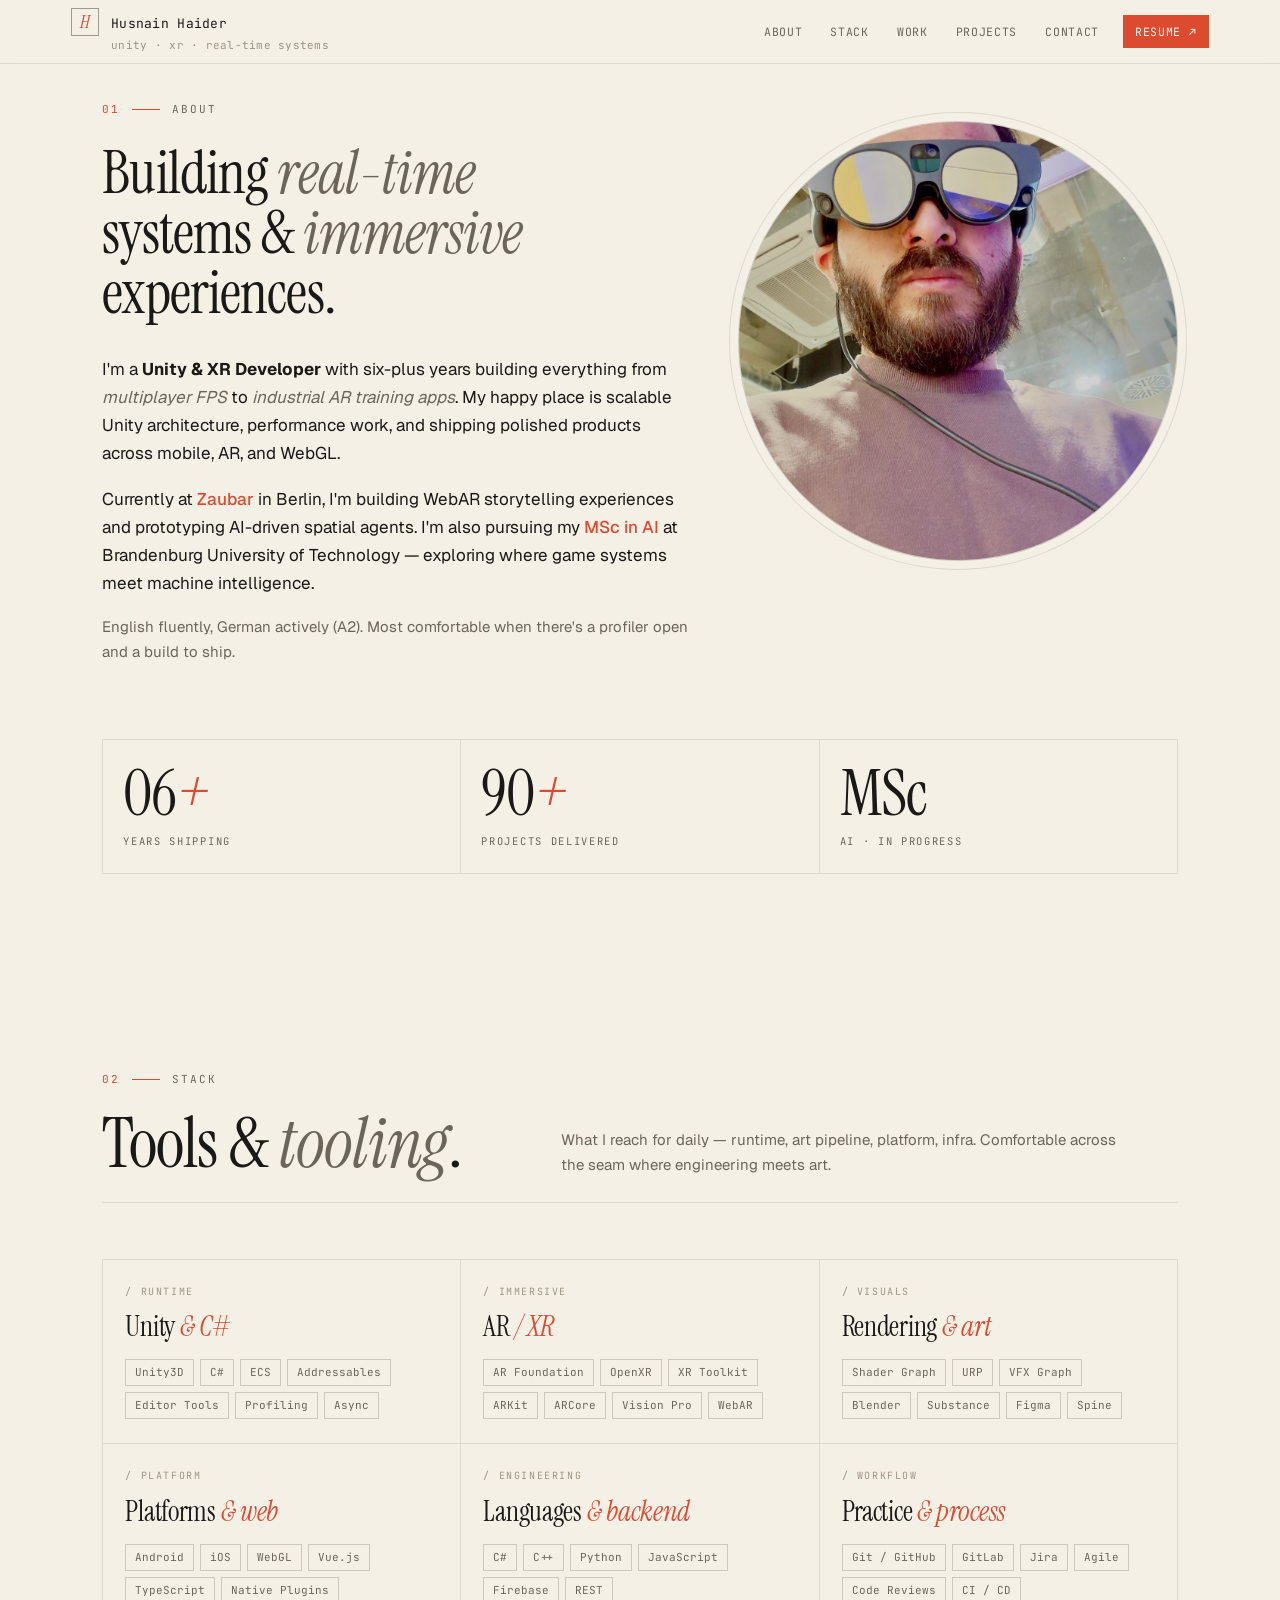
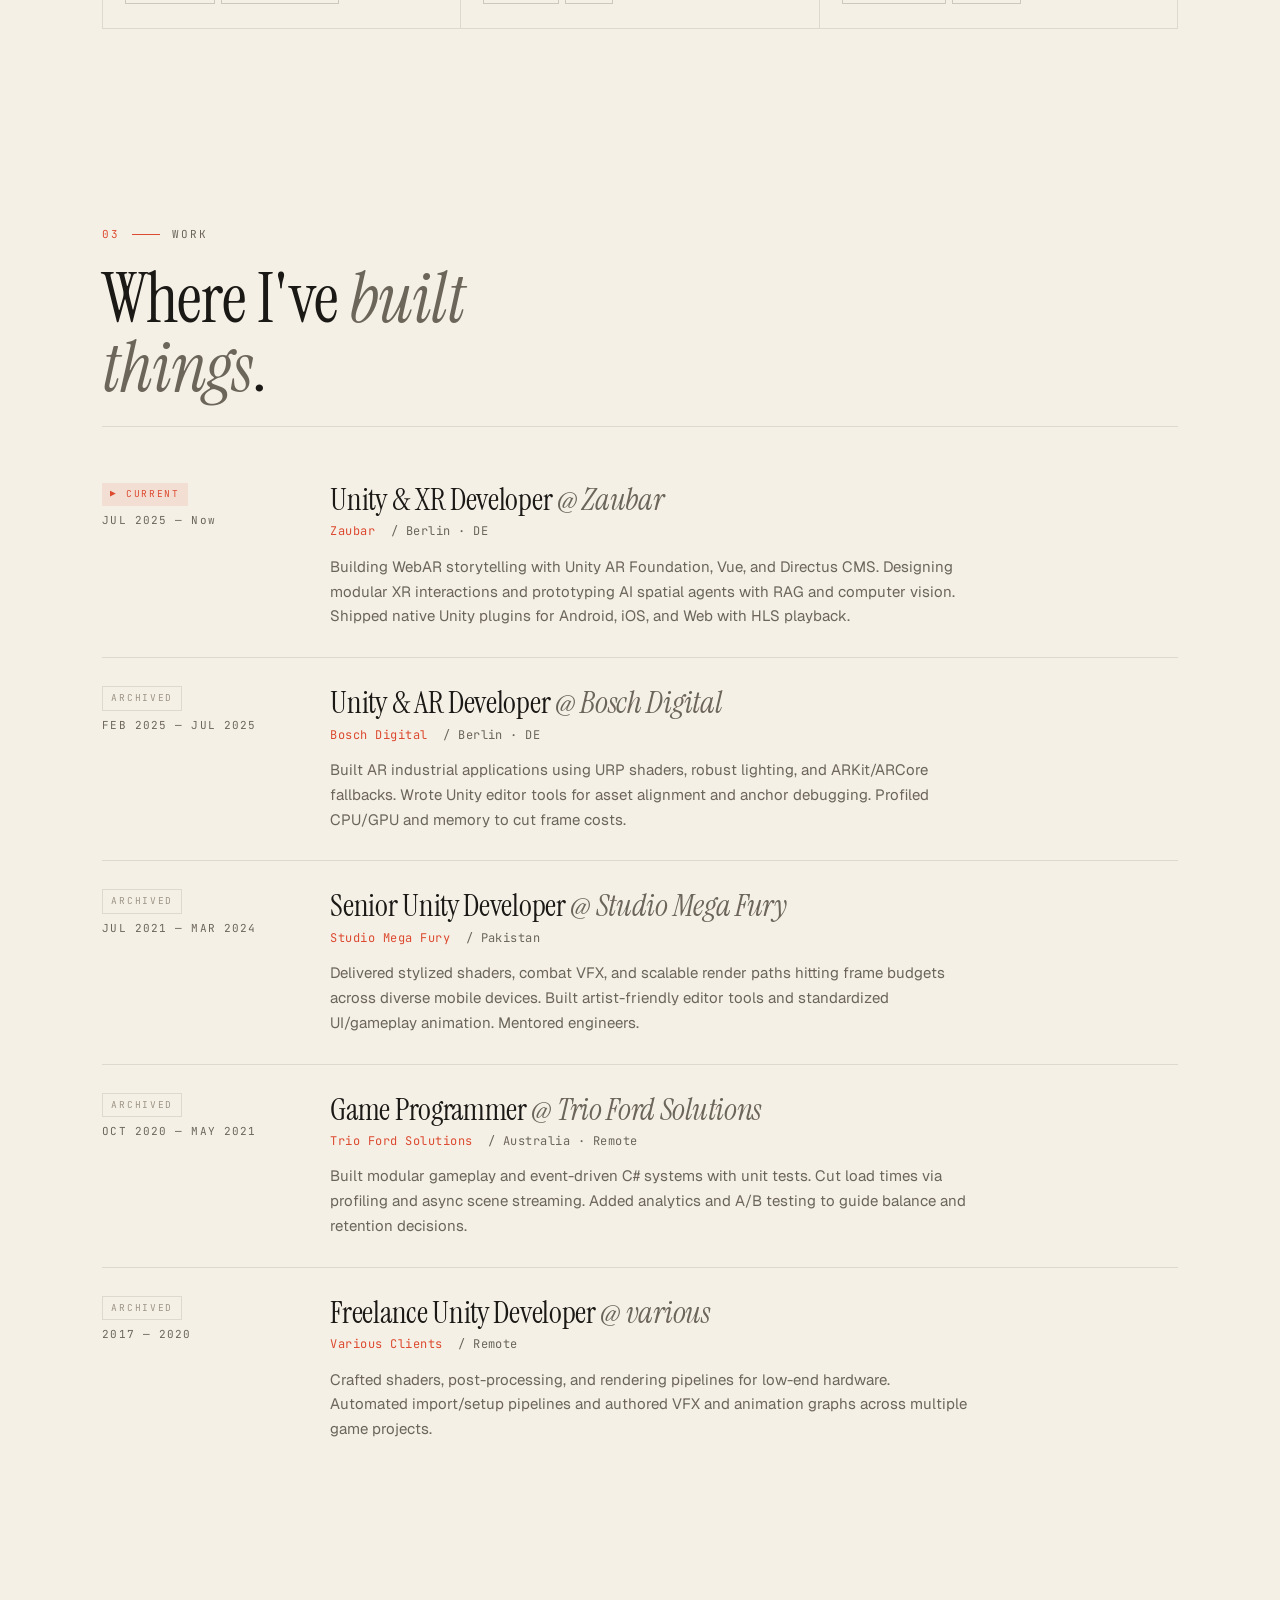
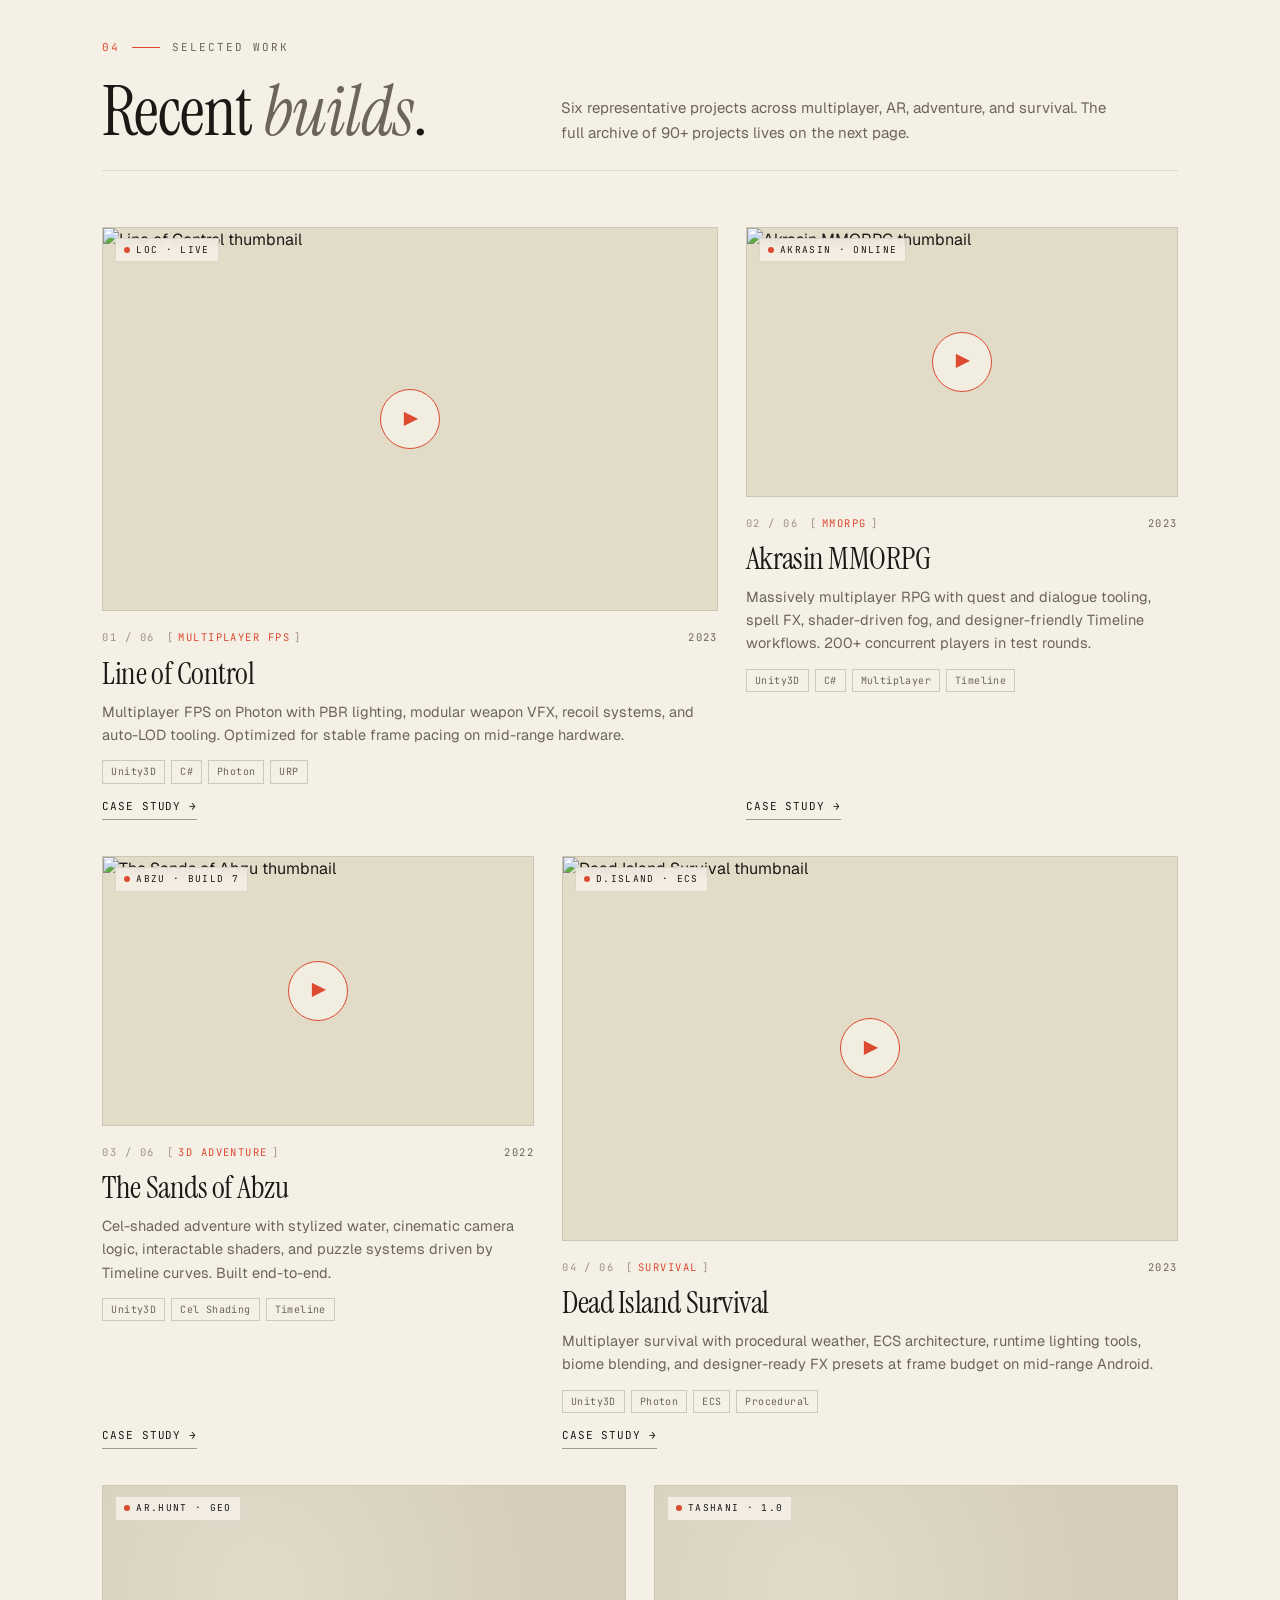
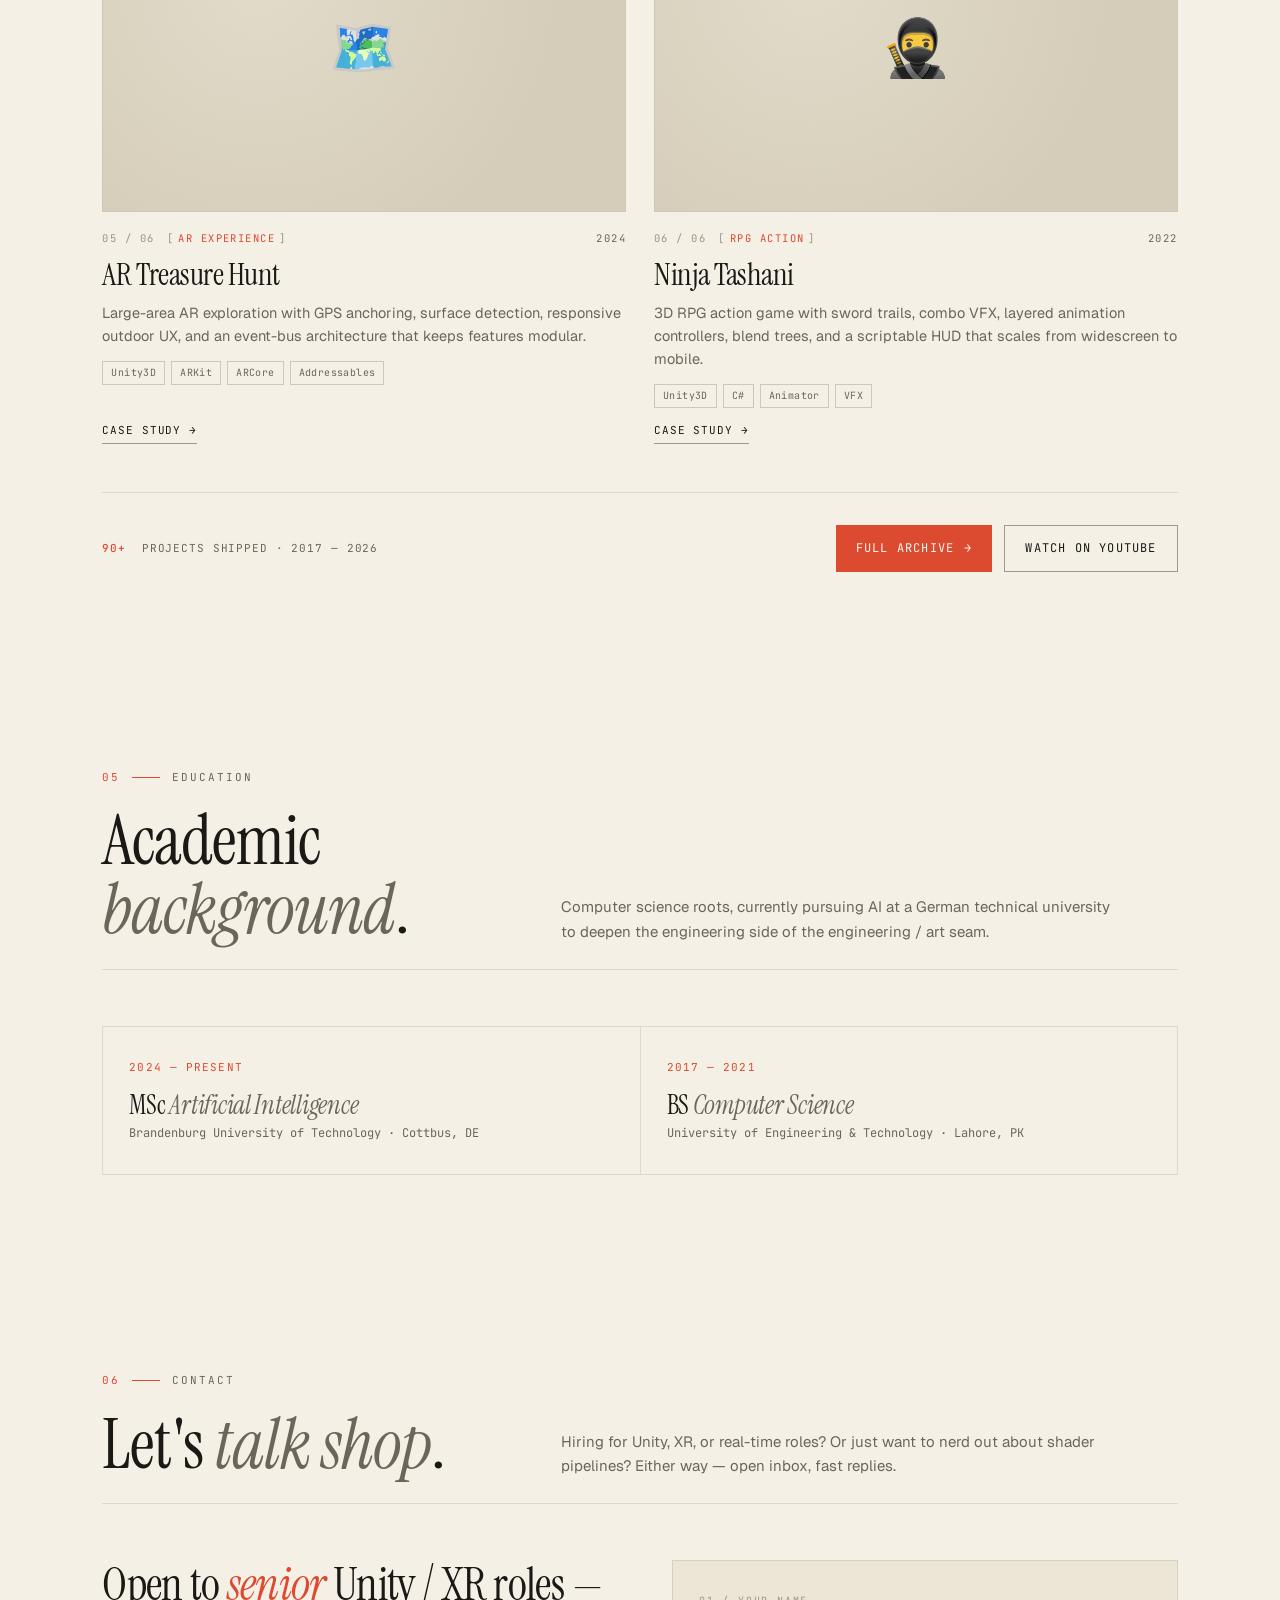
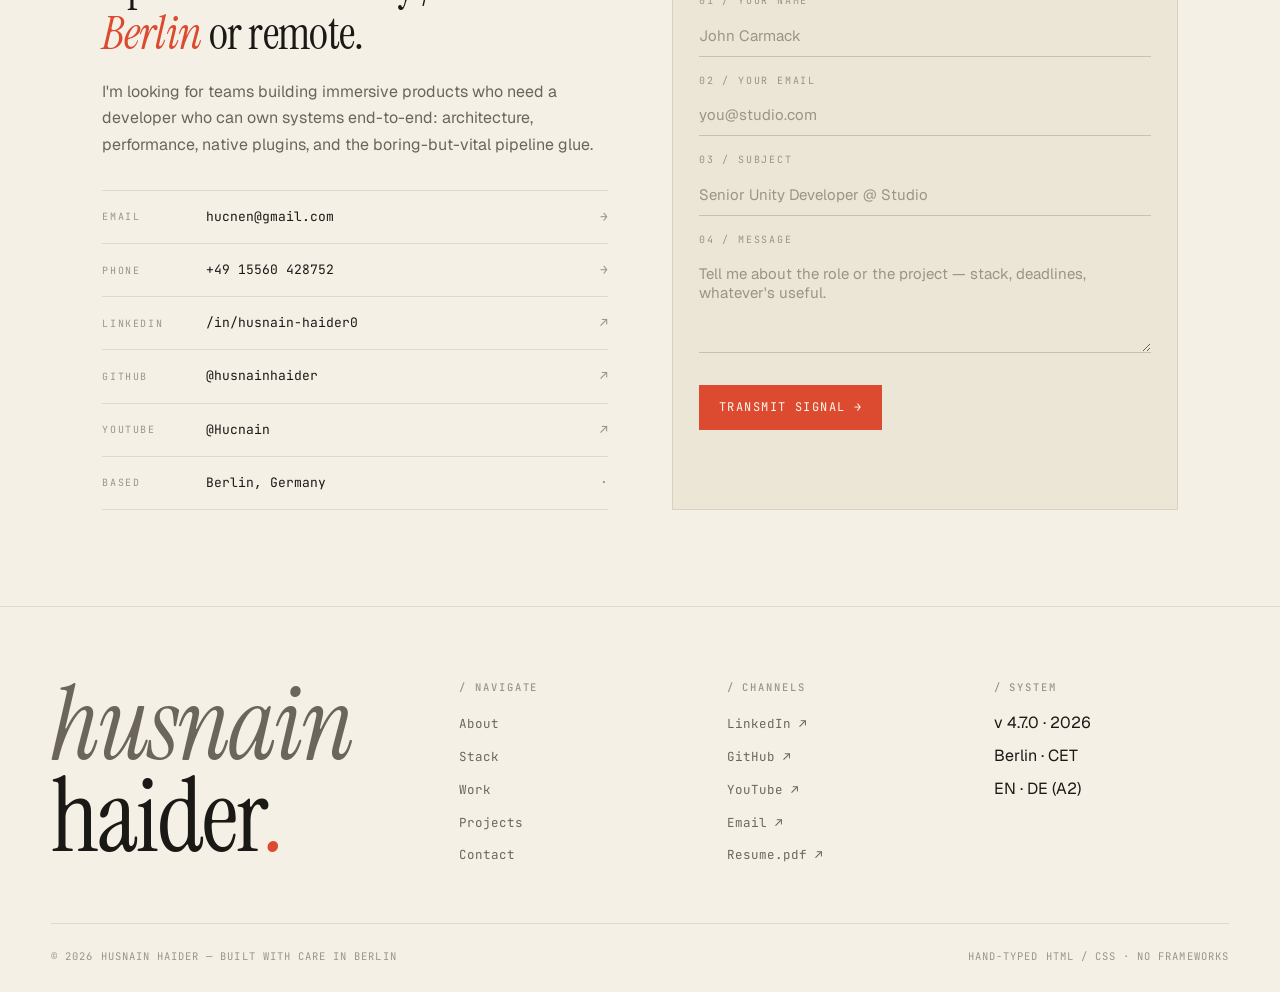
==== commit 8e80ec0e: "about section update" ====
--- a/index.html
+++ b/index.html
@@ -328,175 +328,139 @@
 
       <div class="projects-wrap">
 
-        <article class="project-row reveal">
-          <div class="project-num">01 / 06</div>
-          <div class="project-head">
+        <article class="project-card reveal">
+          <a class="project-thumb" href="https://www.youtube.com/watch?v=3QN_avy_Hl0" data-video="3QN_avy_Hl0" target="_blank" aria-label="Play Line of Control demo">
+            <span class="project-thumb-tag"><span class="dot"></span>LOC · live</span>
+            <img src="https://img.youtube.com/vi/3QN_avy_Hl0/hqdefault.jpg" alt="Line of Control thumbnail" loading="lazy">
+            <span class="play" aria-hidden="true">▶</span>
+          </a>
+          <div class="project-body">
             <div class="tag-row">
-              <span class="pill">Multiplayer FPS</span><span class="year">2023</span>
+              <span class="num">01 / 06</span>
+              <span class="pill">Multiplayer FPS</span>
+              <span class="year">2023</span>
             </div>
             <h3>Line of Control</h3>
-            <p>
-              Multiplayer FPS on Photon with PBR lighting, modular weapon VFX, recoil
-              systems, and auto-LOD tooling. Optimized for stable frame pacing on
-              mid-range hardware.
-            </p>
+            <p>Multiplayer FPS on Photon with PBR lighting, modular weapon VFX, recoil systems, and auto-LOD tooling. Optimized for stable frame pacing on mid-range hardware.</p>
             <div class="project-tech">
               <span>Unity3D</span><span>C#</span><span>Photon</span><span>URP</span>
             </div>
             <div class="project-links">
-              <a href="https://www.youtube.com/watch?v=3QN_avy_Hl0" target="_blank">↗ Watch demo</a>
               <a href="projects.html#project-01">case study →</a>
             </div>
           </div>
-          <div class="project-media">
-            <a class="project-thumb" href="https://www.youtube.com/watch?v=3QN_avy_Hl0" target="_blank" aria-label="Watch Line of Control demo">
-              <span class="project-thumb-tag">LOC · live</span>
-              <img src="https://img.youtube.com/vi/3QN_avy_Hl0/hqdefault.jpg" alt="Line of Control thumbnail" loading="lazy">
-              <span class="play" aria-hidden="true">▶</span>
-            </a>
-          </div>
-        </article>
-
-        <article class="project-row reveal">
-          <div class="project-num">02 / 06</div>
-          <div class="project-head">
+        </article>
+
+        <article class="project-card reveal">
+          <a class="project-thumb" href="https://www.youtube.com/watch?v=PA4sbqfedqU" data-video="PA4sbqfedqU" target="_blank" aria-label="Play Akrasin MMORPG demo">
+            <span class="project-thumb-tag"><span class="dot"></span>Akrasin · online</span>
+            <img src="https://img.youtube.com/vi/PA4sbqfedqU/hqdefault.jpg" alt="Akrasin MMORPG thumbnail" loading="lazy">
+            <span class="play" aria-hidden="true">▶</span>
+          </a>
+          <div class="project-body">
             <div class="tag-row">
-              <span class="pill">MMORPG</span><span class="year">2023</span>
+              <span class="num">02 / 06</span>
+              <span class="pill">MMORPG</span>
+              <span class="year">2023</span>
             </div>
             <h3>Akrasin MMORPG</h3>
-            <p>
-              Massively multiplayer RPG with quest and dialogue tooling, spell FX,
-              shader-driven fog, and designer-friendly Timeline workflows. 200+
-              concurrent players in test rounds.
-            </p>
+            <p>Massively multiplayer RPG with quest and dialogue tooling, spell FX, shader-driven fog, and designer-friendly Timeline workflows. 200+ concurrent players in test rounds.</p>
             <div class="project-tech">
               <span>Unity3D</span><span>C#</span><span>Multiplayer</span><span>Timeline</span>
             </div>
             <div class="project-links">
-              <a href="https://www.youtube.com/watch?v=PA4sbqfedqU" target="_blank">↗ Watch demo</a>
               <a href="projects.html#project-02">case study →</a>
             </div>
           </div>
-          <div class="project-media">
-            <a class="project-thumb" href="https://www.youtube.com/watch?v=PA4sbqfedqU" target="_blank" aria-label="Watch Akrasin MMORPG demo">
-              <span class="project-thumb-tag">Akrasin · online</span>
-              <img src="https://img.youtube.com/vi/PA4sbqfedqU/hqdefault.jpg" alt="Akrasin MMORPG thumbnail" loading="lazy">
-              <span class="play" aria-hidden="true">▶</span>
-            </a>
-          </div>
-        </article>
-
-        <article class="project-row reveal">
-          <div class="project-num">03 / 06</div>
-          <div class="project-head">
+        </article>
+
+        <article class="project-card reveal">
+          <a class="project-thumb" href="https://www.youtube.com/watch?v=QQuzqS29sr8" data-video="QQuzqS29sr8" target="_blank" aria-label="Play The Sands of Abzu demo">
+            <span class="project-thumb-tag"><span class="dot"></span>Abzu · build 7</span>
+            <img src="https://img.youtube.com/vi/QQuzqS29sr8/hqdefault.jpg" alt="The Sands of Abzu thumbnail" loading="lazy">
+            <span class="play" aria-hidden="true">▶</span>
+          </a>
+          <div class="project-body">
             <div class="tag-row">
-              <span class="pill">3D Adventure</span><span class="year">2022</span>
+              <span class="num">03 / 06</span>
+              <span class="pill">3D Adventure</span>
+              <span class="year">2022</span>
             </div>
             <h3>The Sands of Abzu</h3>
-            <p>
-              Cel-shaded adventure with stylized water, cinematic camera logic,
-              interactable shaders, and puzzle systems driven by Timeline curves.
-              Built end-to-end.
-            </p>
+            <p>Cel-shaded adventure with stylized water, cinematic camera logic, interactable shaders, and puzzle systems driven by Timeline curves. Built end-to-end.</p>
             <div class="project-tech">
               <span>Unity3D</span><span>Cel Shading</span><span>Timeline</span>
             </div>
             <div class="project-links">
-              <a href="https://www.youtube.com/watch?v=QQuzqS29sr8" target="_blank">↗ Watch demo</a>
               <a href="projects.html#project-03">case study →</a>
             </div>
           </div>
-          <div class="project-media">
-            <a class="project-thumb" href="https://www.youtube.com/watch?v=QQuzqS29sr8" target="_blank" aria-label="Watch The Sands of Abzu demo">
-              <span class="project-thumb-tag">Abzu · build 7</span>
-              <img src="https://img.youtube.com/vi/QQuzqS29sr8/hqdefault.jpg" alt="The Sands of Abzu thumbnail" loading="lazy">
-              <span class="play" aria-hidden="true">▶</span>
-            </a>
-          </div>
-        </article>
-
-        <article class="project-row reveal">
-          <div class="project-num">04 / 06</div>
-          <div class="project-head">
+        </article>
+
+        <article class="project-card reveal">
+          <a class="project-thumb" href="https://www.youtube.com/watch?v=3GjJghptq3o" data-video="3GjJghptq3o" target="_blank" aria-label="Play Dead Island Survival demo">
+            <span class="project-thumb-tag"><span class="dot"></span>D.Island · ECS</span>
+            <img src="https://img.youtube.com/vi/3GjJghptq3o/hqdefault.jpg" alt="Dead Island Survival thumbnail" loading="lazy">
+            <span class="play" aria-hidden="true">▶</span>
+          </a>
+          <div class="project-body">
             <div class="tag-row">
-              <span class="pill">AR Experience</span><span class="year">2024</span>
+              <span class="num">04 / 06</span>
+              <span class="pill">Survival</span>
+              <span class="year">2023</span>
+            </div>
+            <h3>Dead Island Survival</h3>
+            <p>Multiplayer survival with procedural weather, ECS architecture, runtime lighting tools, biome blending, and designer-ready FX presets at frame budget on mid-range Android.</p>
+            <div class="project-tech">
+              <span>Unity3D</span><span>Photon</span><span>ECS</span><span>Procedural</span>
+            </div>
+            <div class="project-links">
+              <a href="projects.html#project-06">case study →</a>
+            </div>
+          </div>
+        </article>
+
+        <article class="project-card reveal">
+          <a class="project-thumb" href="https://www.youtube.com/@Hucnain/videos" target="_blank" aria-label="See AR Treasure Hunt on YouTube">
+            <span class="project-thumb-tag"><span class="dot"></span>AR.Hunt · geo</span>
+            <div class="project-placeholder">🗺️</div>
+          </a>
+          <div class="project-body">
+            <div class="tag-row">
+              <span class="num">05 / 06</span>
+              <span class="pill">AR Experience</span>
+              <span class="year">2024</span>
             </div>
             <h3>AR Treasure Hunt</h3>
-            <p>
-              Large-area AR exploration with GPS anchoring, surface detection,
-              responsive outdoor UX, and an event-bus architecture that keeps
-              features modular.
-            </p>
+            <p>Large-area AR exploration with GPS anchoring, surface detection, responsive outdoor UX, and an event-bus architecture that keeps features modular.</p>
             <div class="project-tech">
               <span>Unity3D</span><span>ARKit</span><span>ARCore</span><span>Addressables</span>
             </div>
             <div class="project-links">
-              <a href="https://www.youtube.com/@Hucnain/videos" target="_blank">↗ Watch demo</a>
               <a href="projects.html#project-04">case study →</a>
             </div>
           </div>
-          <div class="project-media">
-            <a class="project-thumb" href="https://www.youtube.com/@Hucnain/videos" target="_blank" aria-label="Watch AR Treasure Hunt demo">
-              <span class="project-thumb-tag">AR.Hunt · geo</span>
-              <div class="project-placeholder">🗺️</div>
-            </a>
-          </div>
-        </article>
-
-        <article class="project-row reveal">
-          <div class="project-num">05 / 06</div>
-          <div class="project-head">
+        </article>
+
+        <article class="project-card reveal">
+          <a class="project-thumb" href="https://www.youtube.com/@Hucnain/videos" target="_blank" aria-label="See Ninja Tashani on YouTube">
+            <span class="project-thumb-tag"><span class="dot"></span>Tashani · 1.0</span>
+            <div class="project-placeholder">🥷</div>
+          </a>
+          <div class="project-body">
             <div class="tag-row">
-              <span class="pill">RPG Action</span><span class="year">2022</span>
+              <span class="num">06 / 06</span>
+              <span class="pill">RPG Action</span>
+              <span class="year">2022</span>
             </div>
             <h3>Ninja Tashani</h3>
-            <p>
-              3D RPG action game with sword trails, combo VFX, layered animation
-              controllers, blend trees, and a scriptable HUD that scales from
-              widescreen to mobile.
-            </p>
+            <p>3D RPG action game with sword trails, combo VFX, layered animation controllers, blend trees, and a scriptable HUD that scales from widescreen to mobile.</p>
             <div class="project-tech">
               <span>Unity3D</span><span>C#</span><span>Animator</span><span>VFX</span>
             </div>
             <div class="project-links">
-              <a href="https://www.youtube.com/@Hucnain/videos" target="_blank">↗ Watch demo</a>
               <a href="projects.html#project-05">case study →</a>
             </div>
-          </div>
-          <div class="project-media">
-            <a class="project-thumb" href="https://www.youtube.com/@Hucnain/videos" target="_blank" aria-label="Watch Ninja Tashani demo">
-              <span class="project-thumb-tag">Tashani · 1.0</span>
-              <div class="project-placeholder">🥷</div>
-            </a>
-          </div>
-        </article>
-
-        <article class="project-row reveal">
-          <div class="project-num">06 / 06</div>
-          <div class="project-head">
-            <div class="tag-row">
-              <span class="pill">Survival</span><span class="year">2023</span>
-            </div>
-            <h3>Dead Island Survival</h3>
-            <p>
-              Multiplayer survival with procedural weather, ECS architecture, runtime
-              lighting tools, biome blending, and designer-ready FX presets at frame
-              budget on mid-range Android.
-            </p>
-            <div class="project-tech">
-              <span>Unity3D</span><span>Photon</span><span>ECS</span><span>Procedural</span>
-            </div>
-            <div class="project-links">
-              <a href="https://www.youtube.com/watch?v=3GjJghptq3o" target="_blank">↗ Watch demo</a>
-              <a href="projects.html#project-06">case study →</a>
-            </div>
-          </div>
-          <div class="project-media">
-            <a class="project-thumb" href="https://www.youtube.com/watch?v=3GjJghptq3o" target="_blank" aria-label="Watch Dead Island Survival demo">
-              <span class="project-thumb-tag">D.Island · ECS</span>
-              <img src="https://img.youtube.com/vi/3GjJghptq3o/hqdefault.jpg" alt="Dead Island Survival thumbnail" loading="lazy">
-              <span class="play" aria-hidden="true">▶</span>
-            </a>
           </div>
         </article>
 
--- a/assets/css/main.css
+++ b/assets/css/main.css
@@ -452,87 +452,28 @@
   max-width: 64ch;
 }
 
-/* === Projects (home) ============================== */
-.projects-wrap { display: grid; gap: 0; }
-.project-row {
+/* === Projects (home) — brick grid ================ */
+.projects-wrap {
   display: grid;
   grid-template-columns: 1fr;
-  gap: 20px;
-  padding: 28px 0;
-  border-top: 1px solid var(--rule);
-}
-.project-row:last-child { border-bottom: 1px solid var(--rule); }
+  gap: 36px 28px;
+}
 @media (min-width: 880px) {
-  .project-row {
-    grid-template-columns: 48px minmax(0, 1.4fr) minmax(0, 1.3fr);
-    gap: 32px;
-    align-items: start;
-    padding: 32px 0;
-  }
-}
-.project-num {
-  font-family: var(--mono);
-  font-size: 11px;
-  color: var(--ink-faint);
-  letter-spacing: 0.12em;
-  padding-top: 4px;
-}
-.project-head h3 {
-  font-family: var(--display);
-  font-size: clamp(28px, 3.2vw, 44px);
-  font-weight: 400;
-  letter-spacing: -0.015em;
-  line-height: 1;
-  color: var(--ink);
-  margin-bottom: 12px;
-  transition: color 0.25s;
-}
-.project-row:hover .project-head h3 { color: var(--accent); }
-.project-head .tag-row {
-  display: flex; gap: 10px; flex-wrap: wrap;
-  margin-bottom: 12px;
-  font-family: var(--mono); font-size: 10.5px;
-  letter-spacing: 0.14em;
-  text-transform: uppercase;
-}
-.project-head .tag-row .pill { color: var(--accent); }
-.project-head .tag-row .pill::before { content: '['; color: var(--ink-faint); margin-right: 4px; }
-.project-head .tag-row .pill::after { content: ']'; color: var(--ink-faint); margin-left: 4px; }
-.project-head .tag-row .year { color: var(--ink-dim); }
-.project-head p {
-  color: var(--ink-dim);
-  font-size: 15px;
-  line-height: 1.65;
-  max-width: 56ch;
-  margin-bottom: 16px;
-}
-.project-tech {
-  display: flex; flex-wrap: wrap; gap: 8px;
-  font-family: var(--mono); font-size: 10.5px;
-  color: var(--ink-dim);
-  margin-bottom: 16px;
-}
-.project-tech span {
-  border: 1px solid var(--rule-2);
-  padding: 4px 9px;
-  letter-spacing: 0.05em;
-}
-.project-links {
-  display: flex; flex-wrap: wrap; gap: 18px;
-  font-family: var(--mono); font-size: 11px;
-  letter-spacing: 0.08em;
-  text-transform: uppercase;
-}
-.project-links a {
-  color: var(--ink);
-  border-bottom: 1px solid var(--rule-strong);
-  padding-bottom: 4px;
-  transition: color 0.2s, border-color 0.2s;
-}
-.project-links a:hover { color: var(--accent); border-color: var(--accent); }
-
-.project-media { position: relative; }
-.project-thumb {
+  .projects-wrap { grid-template-columns: repeat(12, 1fr); }
+  .project-card { grid-column: span 12; }
+  /* 7/5, 5/7, 6/6 — brick alternation */
+  .project-card:nth-child(6n+1) { grid-column: span 7; }
+  .project-card:nth-child(6n+2) { grid-column: span 5; }
+  .project-card:nth-child(6n+3) { grid-column: span 5; }
+  .project-card:nth-child(6n+4) { grid-column: span 7; }
+  .project-card:nth-child(6n+5) { grid-column: span 6; }
+  .project-card:nth-child(6n+6) { grid-column: span 6; }
+}
+.project-card {
+  display: flex;
+  flex-direction: column;
+}
+.project-card .project-thumb {
   position: relative;
   display: block;
   aspect-ratio: 16 / 10;
@@ -541,13 +482,21 @@
   overflow: hidden;
   transition: border-color 0.25s;
 }
-.project-thumb img {
+.project-card .project-thumb img {
   width: 100%; height: 100%; object-fit: cover;
   transition: transform 0.6s var(--ease), filter 0.6s;
   filter: saturate(0.85);
 }
-.project-thumb:hover img { transform: scale(1.04); filter: saturate(1); }
-.project-row:hover .project-thumb { border-color: var(--accent); }
+.project-card .project-thumb:hover img { transform: scale(1.04); filter: saturate(1); }
+.project-card:hover .project-thumb { border-color: var(--accent); }
+.project-card .project-thumb iframe {
+  width: 100%; height: 100%; border: 0; display: block;
+}
+.project-card .project-thumb.playing .play,
+.project-card .project-thumb.playing .project-thumb-tag,
+.project-card .project-thumb.playing img,
+.project-card .project-thumb.playing .project-placeholder { display: none; }
+
 .project-thumb .play {
   position: absolute;
   top: 50%; left: 50%;
@@ -561,6 +510,7 @@
   color: var(--accent);
   font-size: 20px;
   transition: transform 0.25s var(--ease), background 0.2s, color 0.2s;
+  z-index: 2;
 }
 .project-thumb:hover .play {
   transform: translate(-50%, -50%) scale(1.1);
@@ -575,18 +525,86 @@
   letter-spacing: 0.14em;
   text-transform: uppercase;
   color: var(--ink);
-  background: rgba(245,240,230,0.85);
+  background: rgba(245,240,230,0.88);
   padding: 4px 8px;
   backdrop-filter: blur(4px);
   border: 1px solid var(--rule);
   z-index: 2;
+  display: inline-flex; align-items: center; gap: 6px;
+}
+.project-thumb-tag .dot {
+  width: 6px; height: 6px; border-radius: 50%;
+  background: var(--accent);
 }
 .project-placeholder {
   position: absolute; inset: 0;
   display: grid; place-items: center;
   background: radial-gradient(circle at 30% 30%, var(--bg-3), var(--bg-4) 70%);
-  font-size: 48px;
-}
+  font-size: 56px;
+  filter: saturate(0.85);
+}
+
+.project-body {
+  padding-top: 18px;
+  display: flex; flex-direction: column;
+  flex: 1;
+}
+.project-body .tag-row {
+  display: flex; gap: 12px; flex-wrap: wrap;
+  font-family: var(--mono); font-size: 10.5px;
+  letter-spacing: 0.14em;
+  text-transform: uppercase;
+  color: var(--ink-faint);
+  margin-bottom: 12px;
+  align-items: center;
+}
+.project-body .tag-row .num { color: var(--ink-faint); }
+.project-body .tag-row .pill { color: var(--accent); }
+.project-body .tag-row .pill::before { content: '['; color: var(--ink-faint); margin-right: 4px; }
+.project-body .tag-row .pill::after { content: ']'; color: var(--ink-faint); margin-left: 4px; }
+.project-body .tag-row .year { color: var(--ink-dim); margin-left: auto; }
+.project-body h3 {
+  font-family: var(--display);
+  font-size: clamp(24px, 2.4vw, 34px);
+  font-weight: 400;
+  letter-spacing: -0.015em;
+  line-height: 1.05;
+  color: var(--ink);
+  margin-bottom: 10px;
+  transition: color 0.25s;
+}
+.project-card:hover h3 { color: var(--accent); }
+.project-body p {
+  color: var(--ink-dim);
+  font-size: 14.5px;
+  line-height: 1.6;
+  margin-bottom: 14px;
+}
+.project-tech {
+  display: flex; flex-wrap: wrap; gap: 6px;
+  font-family: var(--mono); font-size: 10px;
+  color: var(--ink-dim);
+  margin-bottom: 14px;
+}
+.project-tech span {
+  border: 1px solid var(--rule-2);
+  padding: 3px 8px;
+  letter-spacing: 0.04em;
+}
+.project-links {
+  display: flex; flex-wrap: wrap; gap: 18px;
+  font-family: var(--mono); font-size: 11px;
+  letter-spacing: 0.08em;
+  text-transform: uppercase;
+  margin-top: auto;
+}
+.project-links a {
+  color: var(--ink);
+  border-bottom: 1px solid var(--rule-strong);
+  padding-bottom: 4px;
+  transition: color 0.2s, border-color 0.2s;
+}
+.project-links a:hover { color: var(--accent); border-color: var(--accent); }
 
 .projects-foot {
   margin-top: 48px;
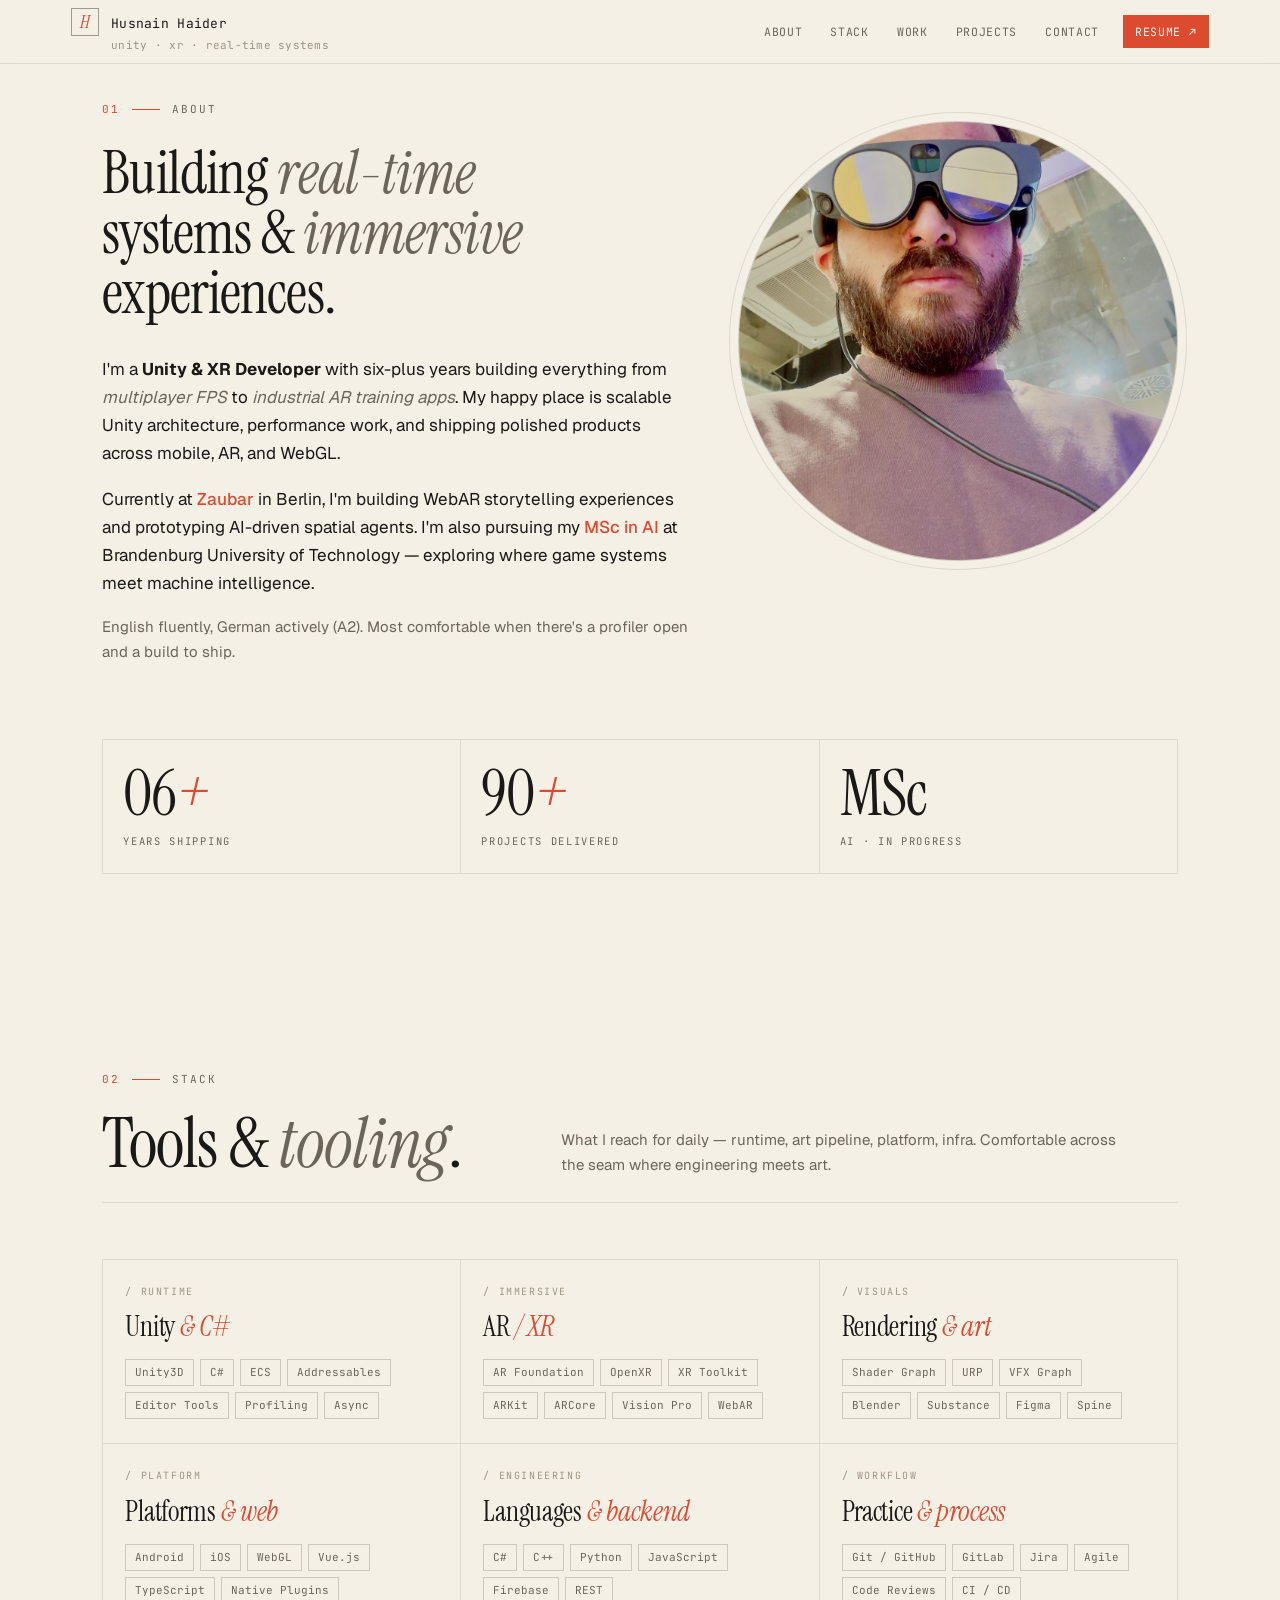
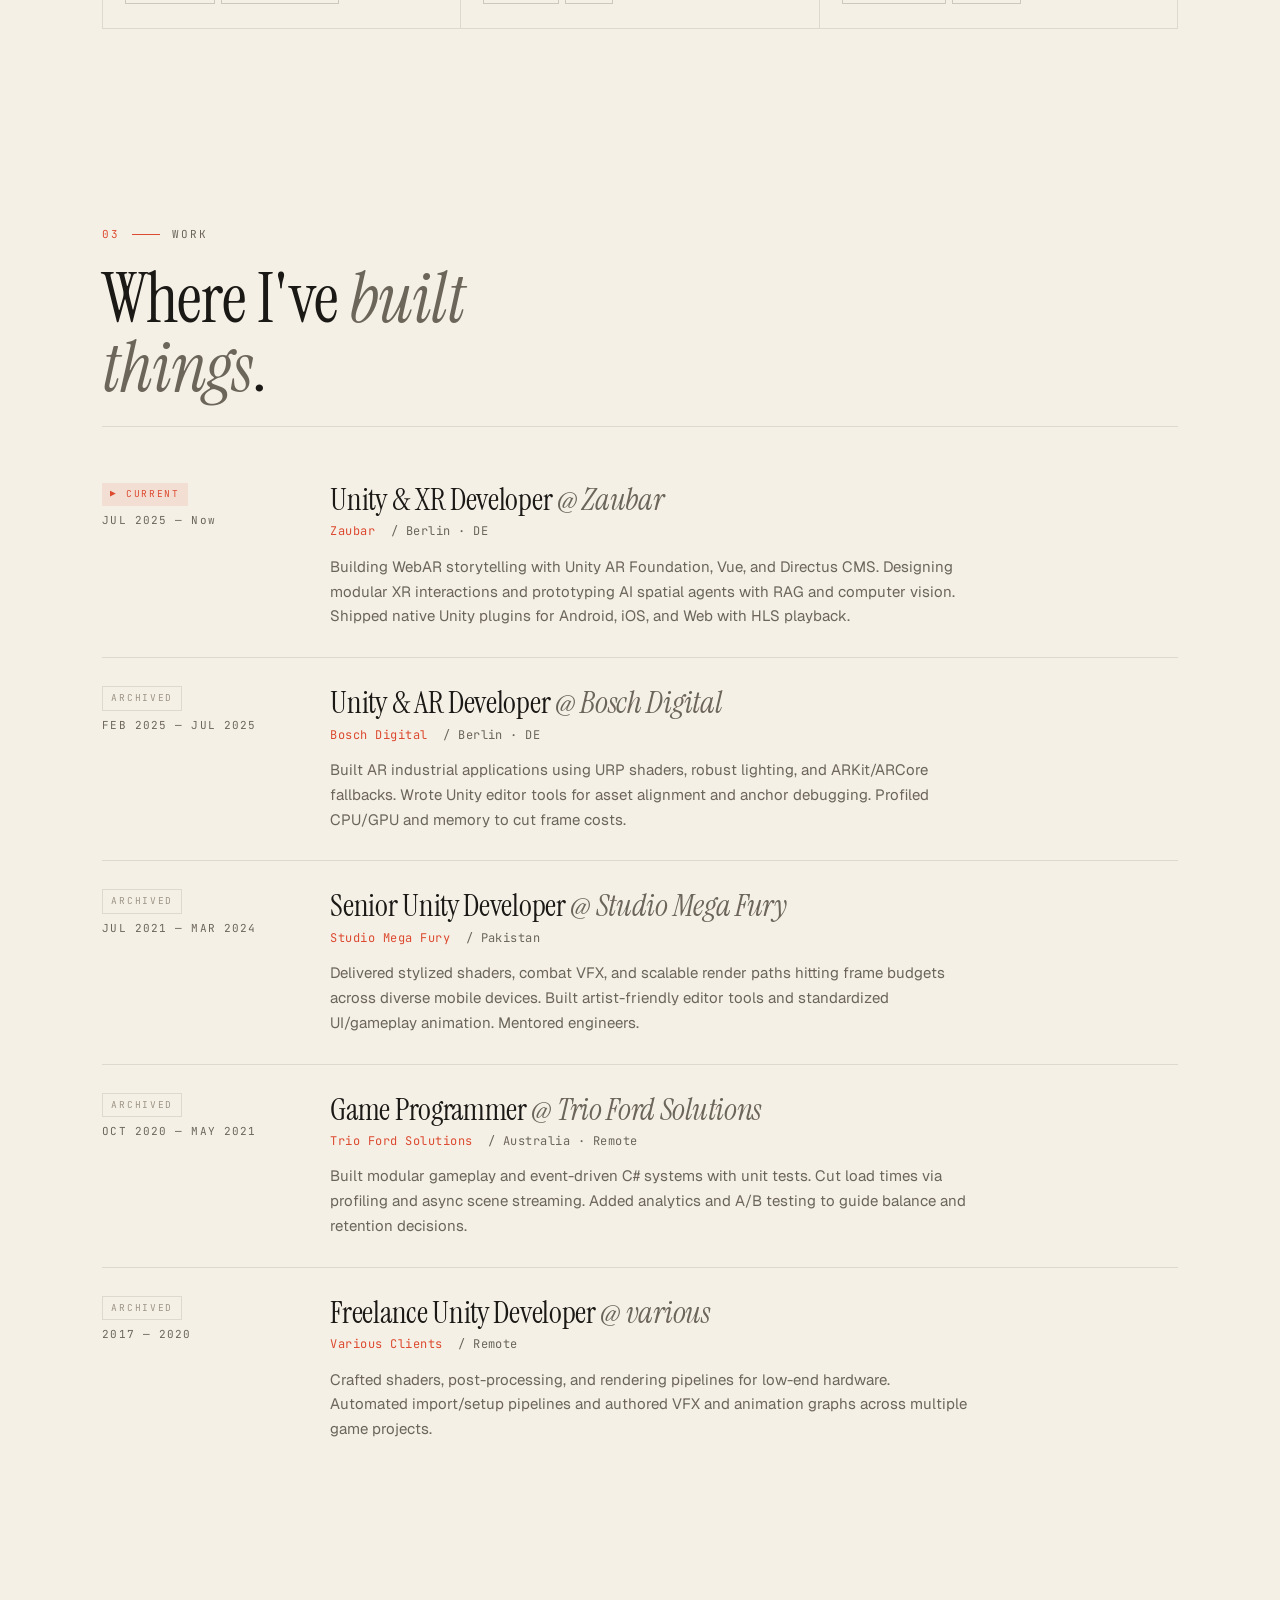
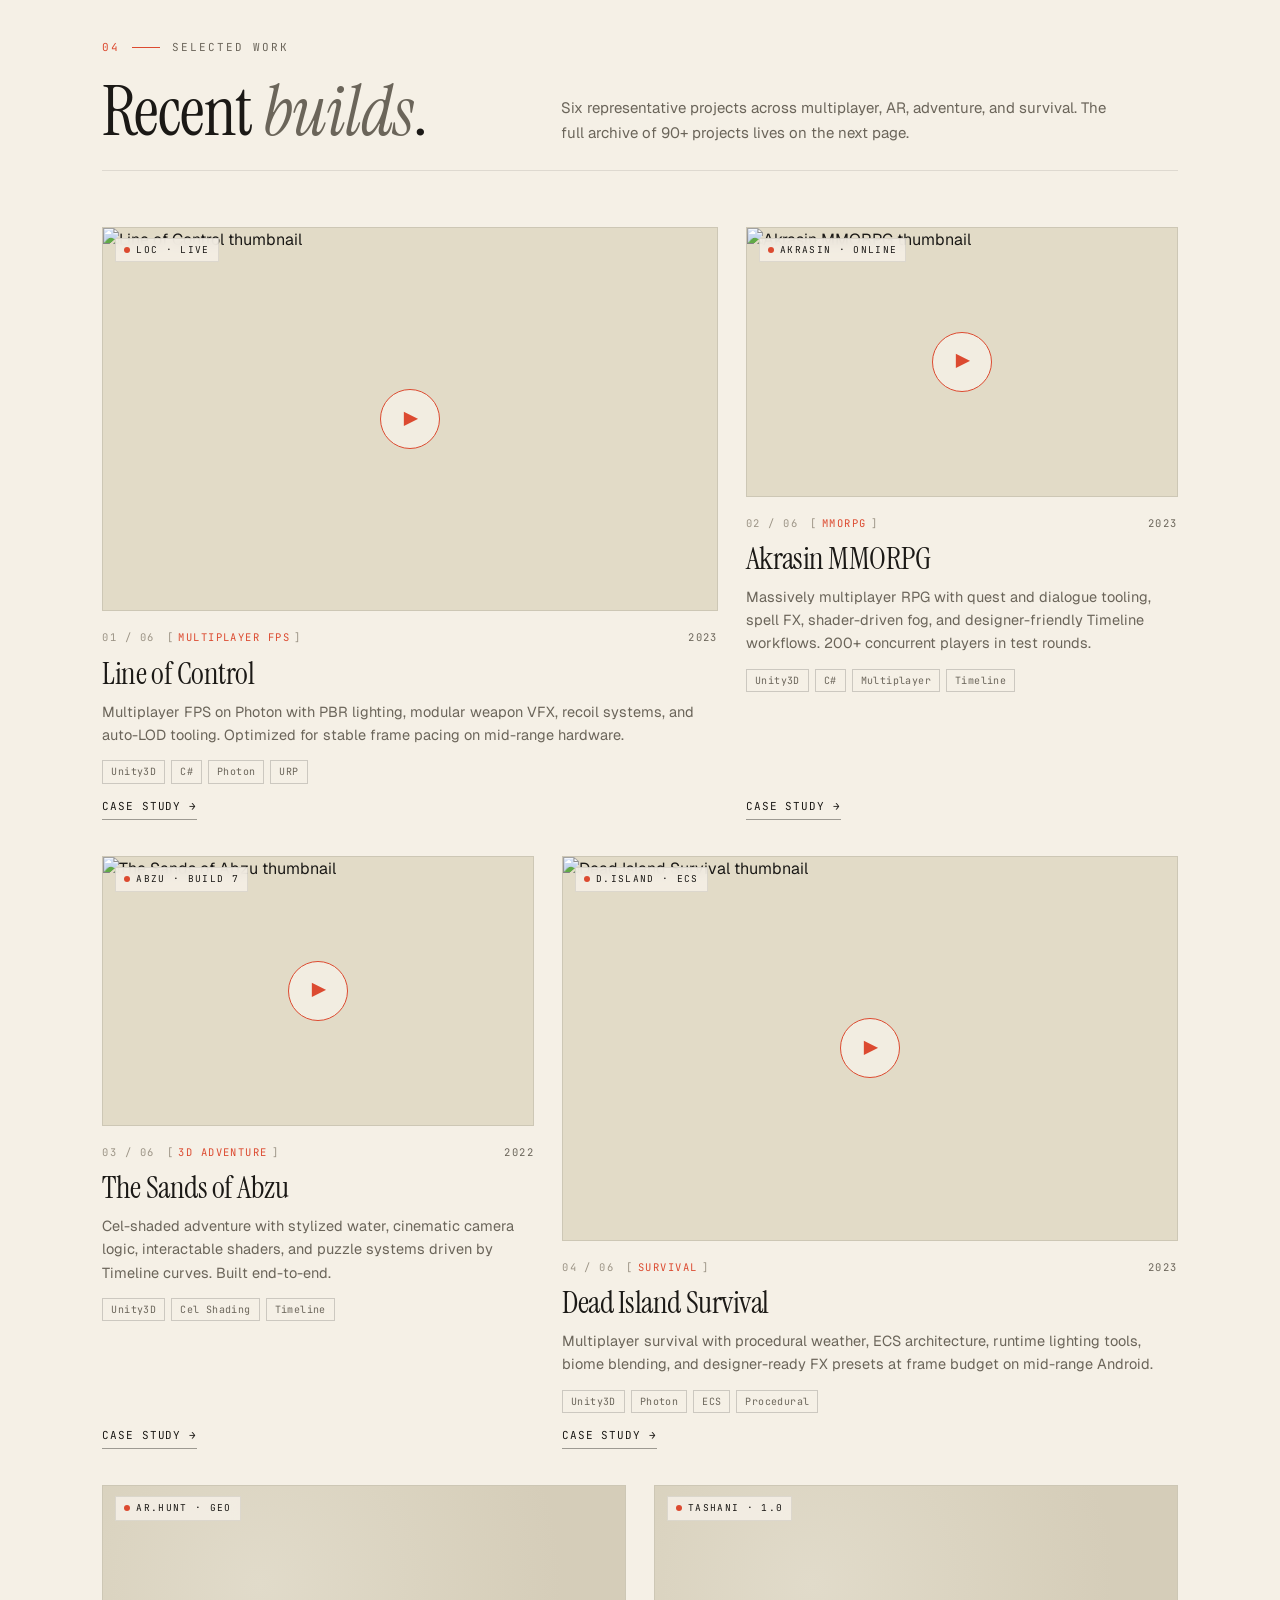
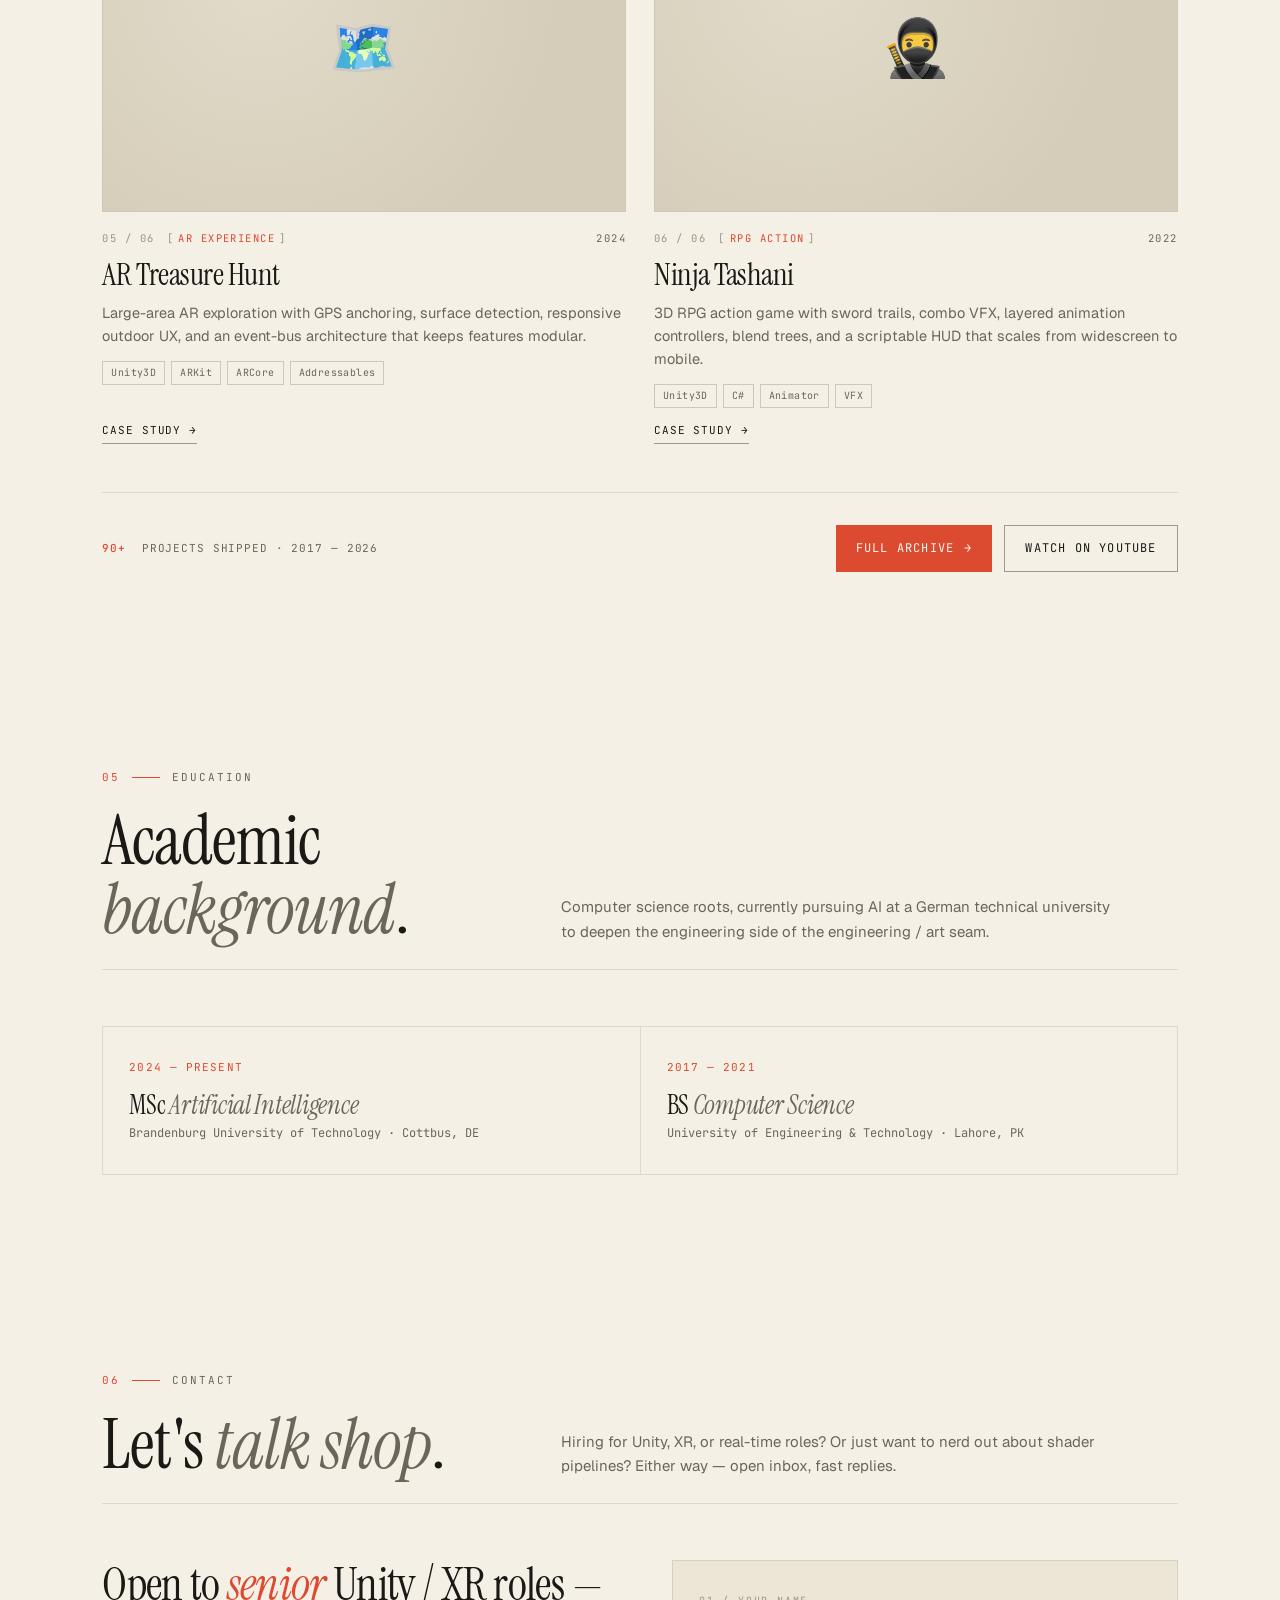
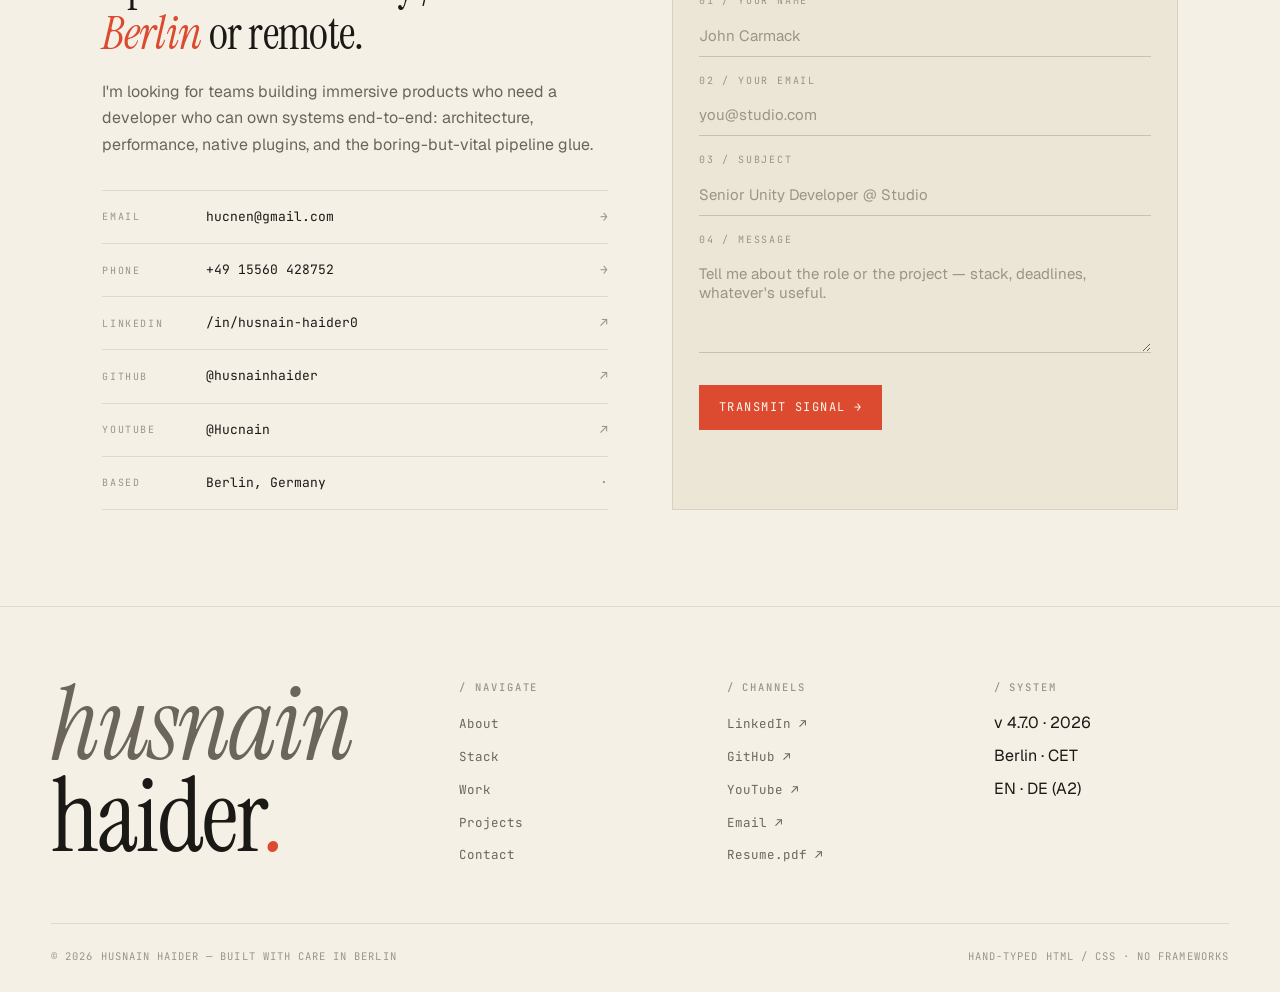
==== commit 6de4e966: "project rearrangments" ====
--- a/index.html
+++ b/index.html
@@ -415,7 +415,7 @@
               <span>Unity3D</span><span>Photon</span><span>ECS</span><span>Procedural</span>
             </div>
             <div class="project-links">
-              <a href="projects.html#project-06">case study →</a>
+              <a href="projects.html#project-04">case study →</a>
             </div>
           </div>
         </article>
@@ -437,7 +437,7 @@
               <span>Unity3D</span><span>ARKit</span><span>ARCore</span><span>Addressables</span>
             </div>
             <div class="project-links">
-              <a href="projects.html#project-04">case study →</a>
+              <a href="projects.html#project-06">case study →</a>
             </div>
           </div>
         </article>
--- a/assets/css/main.css
+++ b/assets/css/main.css
@@ -881,21 +881,26 @@
 .archive-grid {
   display: grid;
   grid-template-columns: 1fr;
-  gap: 0;
-  border-top: 1px solid var(--rule);
-}
-@media (min-width: 720px) { .archive-grid { grid-template-columns: repeat(2, 1fr); } }
-@media (min-width: 1100px) { .archive-grid { grid-template-columns: repeat(3, 1fr); } }
+  gap: 24px;
+  padding-top: 24px;
+}
+@media (min-width: 720px) { .archive-grid { grid-template-columns: repeat(2, 1fr); gap: 28px; } }
 .archive-card {
-  border-right: 1px solid var(--rule);
-  border-bottom: 1px solid var(--rule);
-  padding: 20px;
+  border: 1px solid var(--rule);
+  padding: 22px;
   position: relative;
   display: flex; flex-direction: column;
   background: var(--bg);
-  transition: background 0.25s;
-}
-.archive-card:hover { background: var(--bg-2); }
+  transition: background 0.25s, transform 0.35s var(--ease), box-shadow 0.35s, border-color 0.25s;
+  will-change: transform;
+}
+.archive-card:hover {
+  background: var(--bg-2);
+  border-color: var(--rule-strong);
+  transform: scale(1.025);
+  z-index: 2;
+  box-shadow: 0 16px 40px rgba(27,25,22,0.10);
+}
 .archive-card .num {
   position: absolute; top: 10px; right: 14px;
   font-family: var(--mono);
@@ -910,12 +915,24 @@
   overflow: hidden;
   margin-bottom: 16px;
 }
+.archive-card .preview .preview-link {
+  display: block;
+  width: 100%; height: 100%;
+  position: relative;
+}
 .archive-card .preview img {
   width: 100%; height: 100%; object-fit: cover;
   filter: saturate(0.85);
   transition: transform 0.5s var(--ease), filter 0.5s;
 }
 .archive-card:hover .preview img { transform: scale(1.04); filter: saturate(1); }
+.archive-card .preview .preview-tag .dot {
+  display: inline-block;
+  width: 6px; height: 6px; border-radius: 50%;
+  background: var(--accent);
+  margin-right: 6px;
+  vertical-align: middle;
+}
 .archive-card .ph {
   position: absolute; inset: 0;
   display: grid; place-items: center;
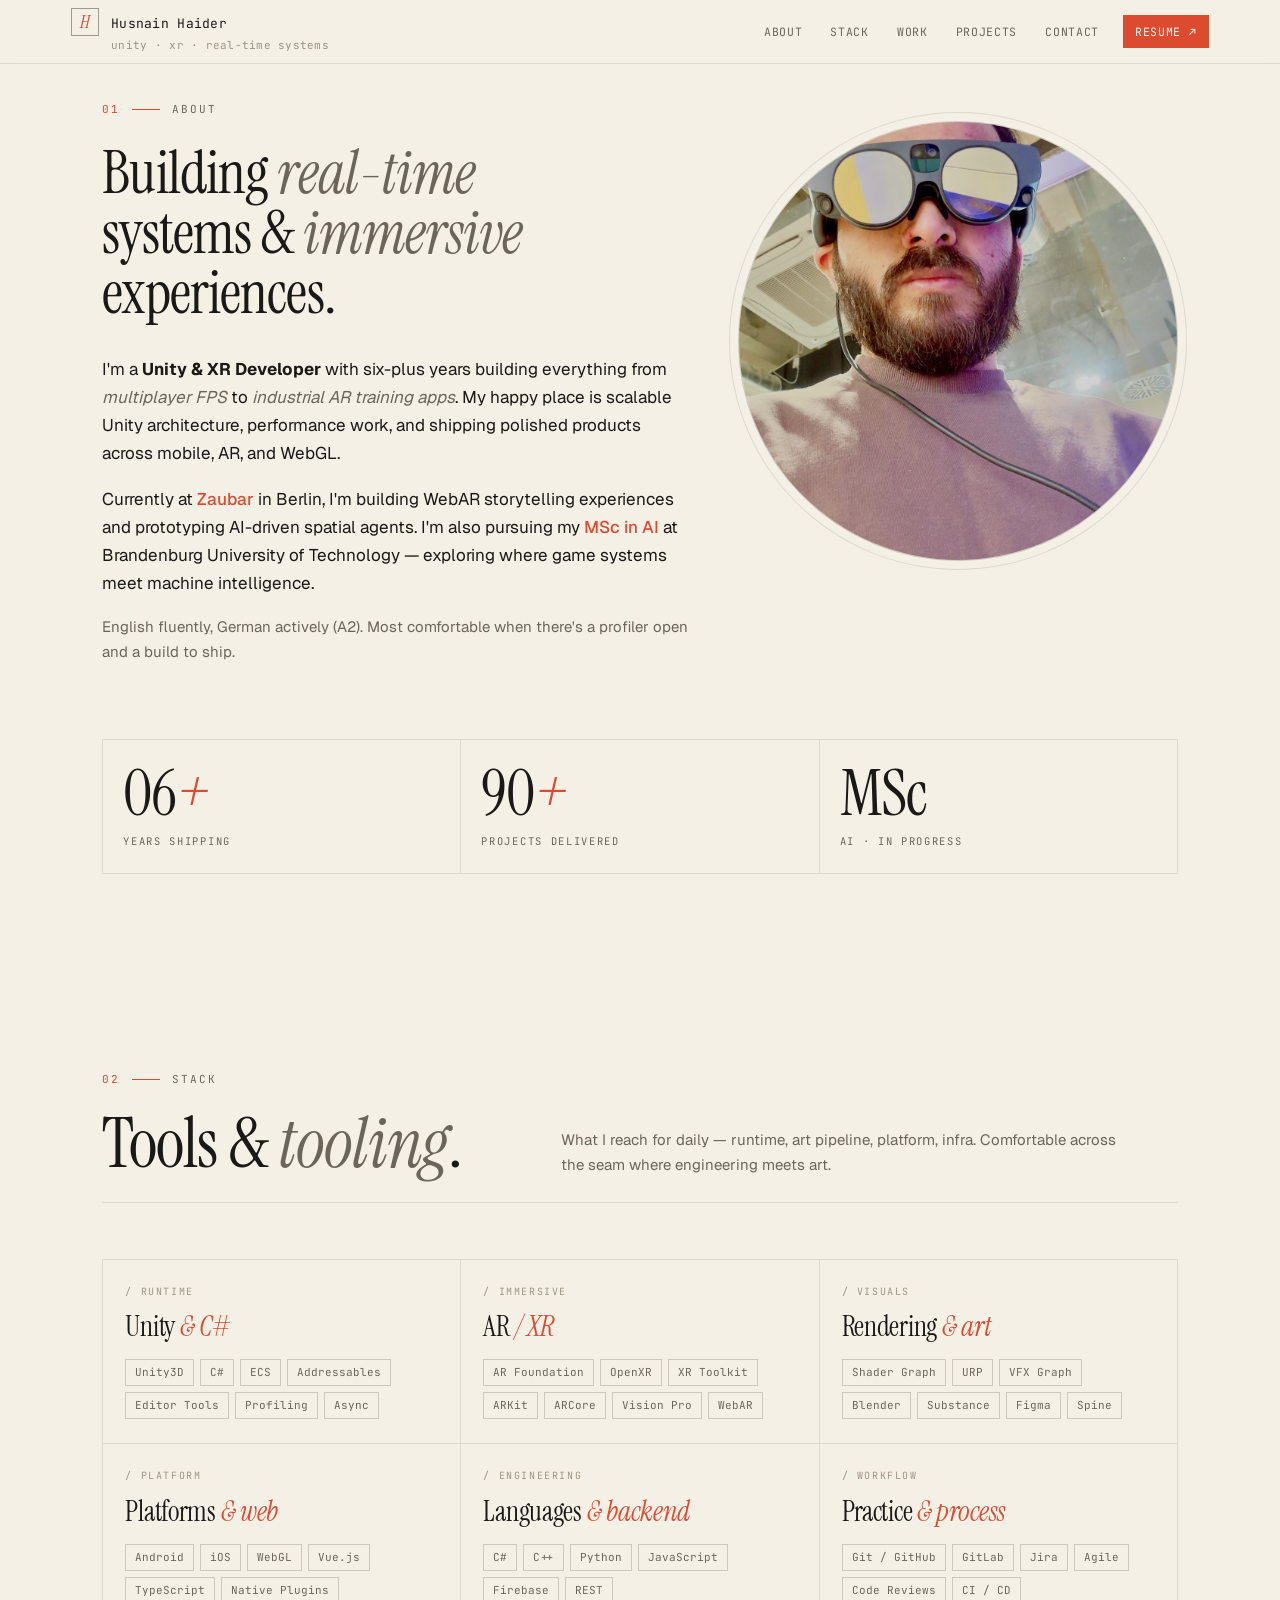
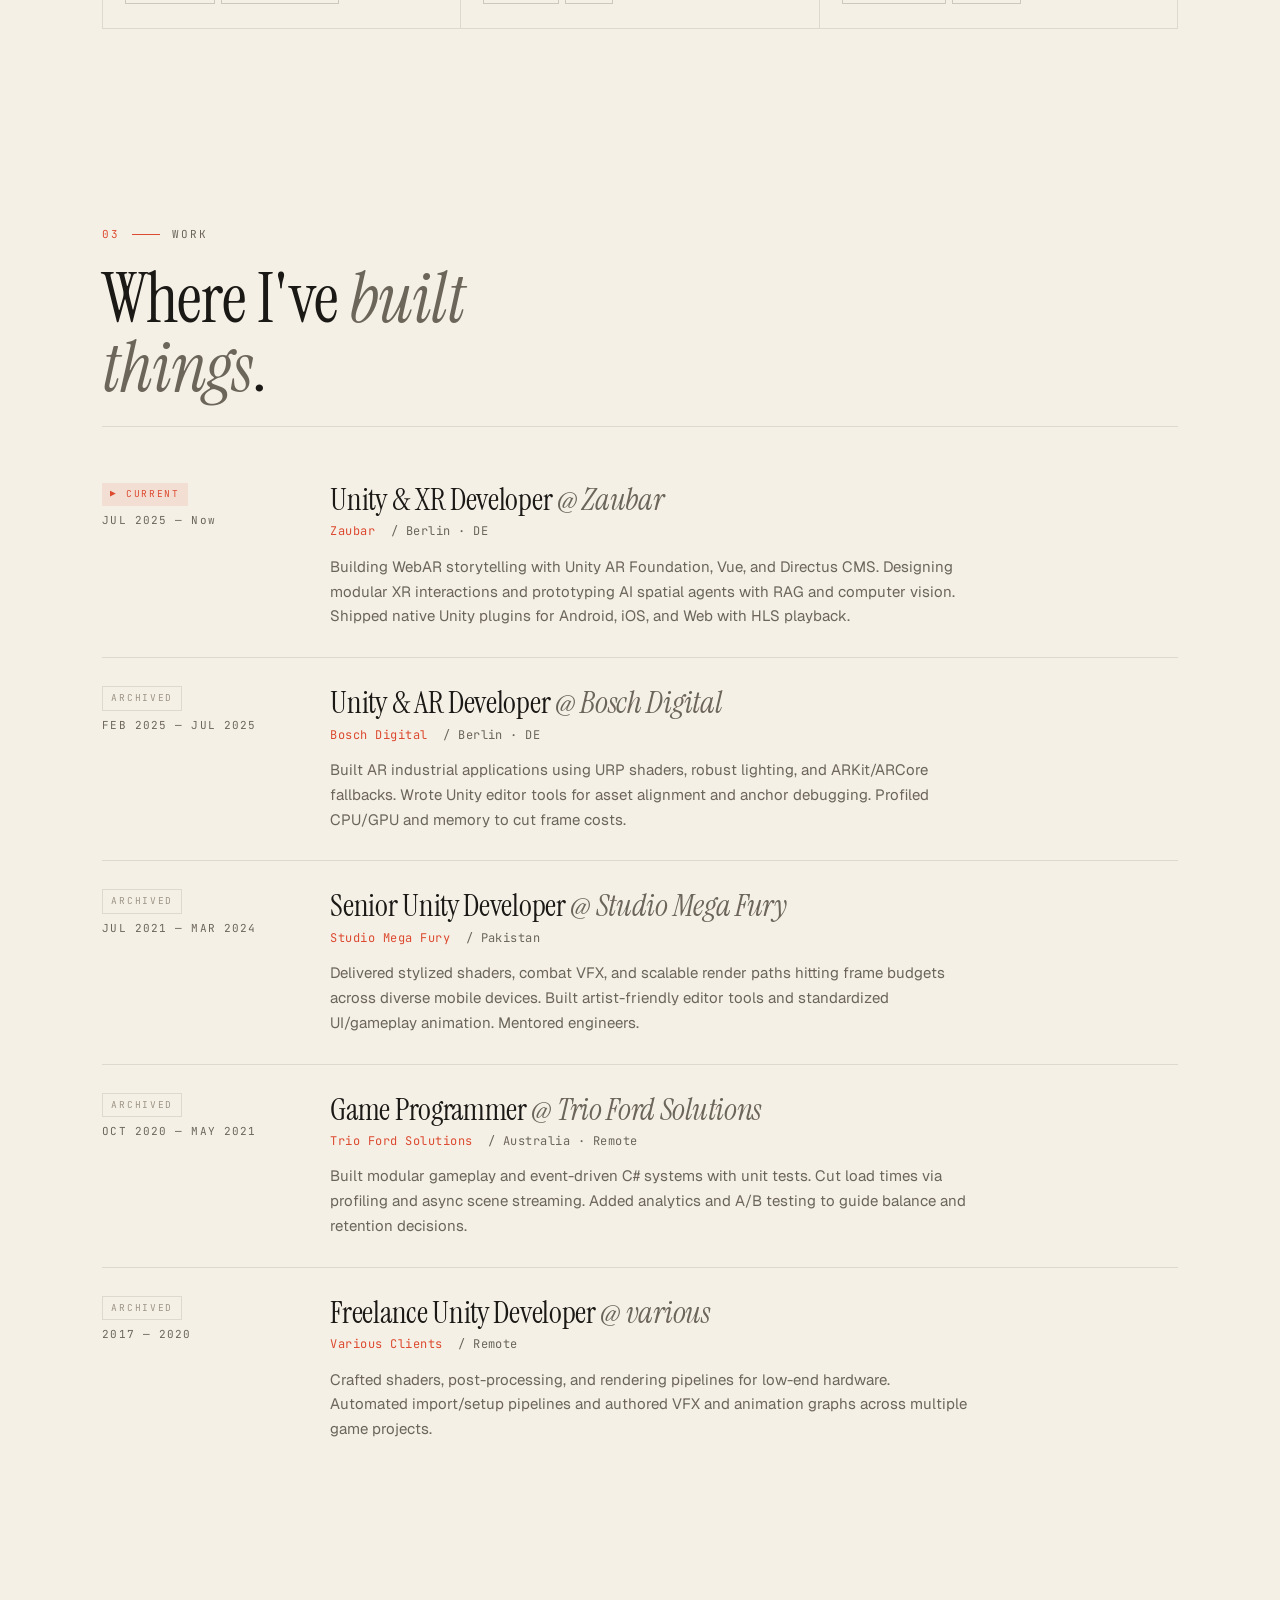
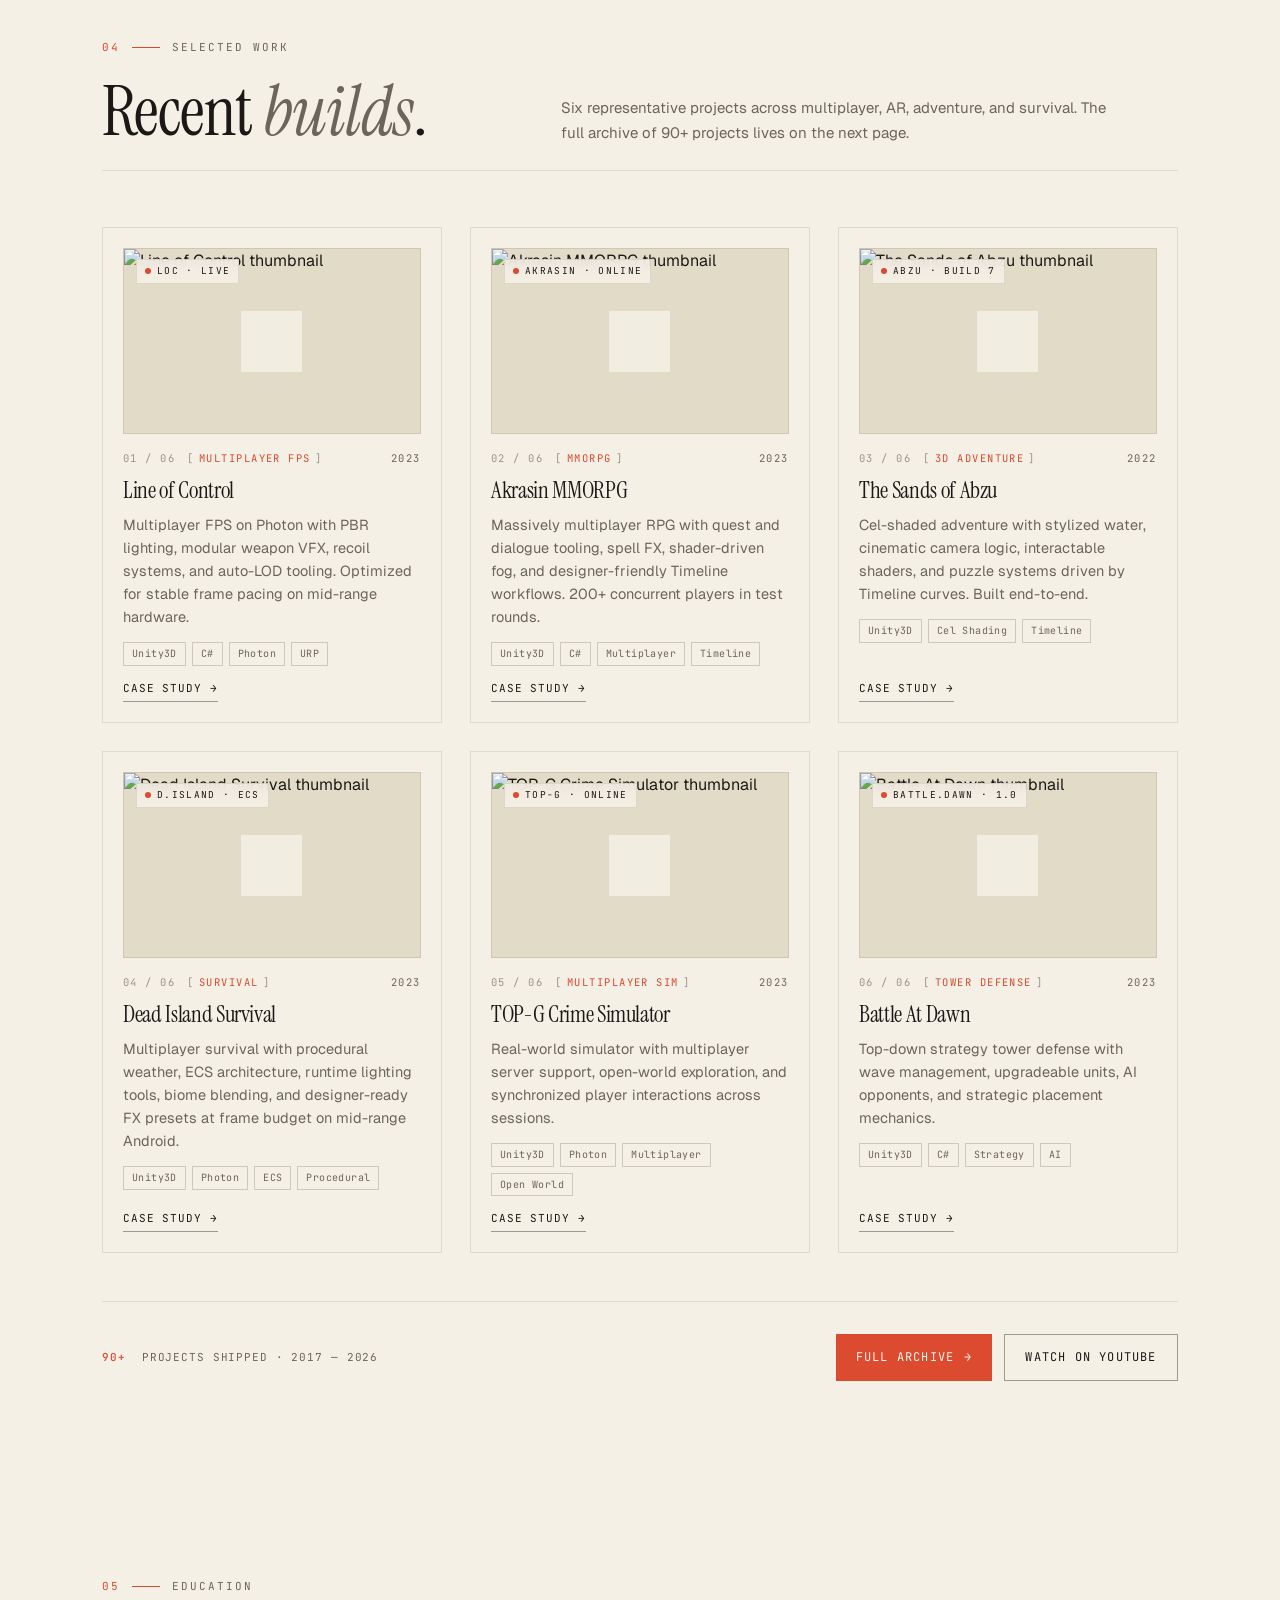
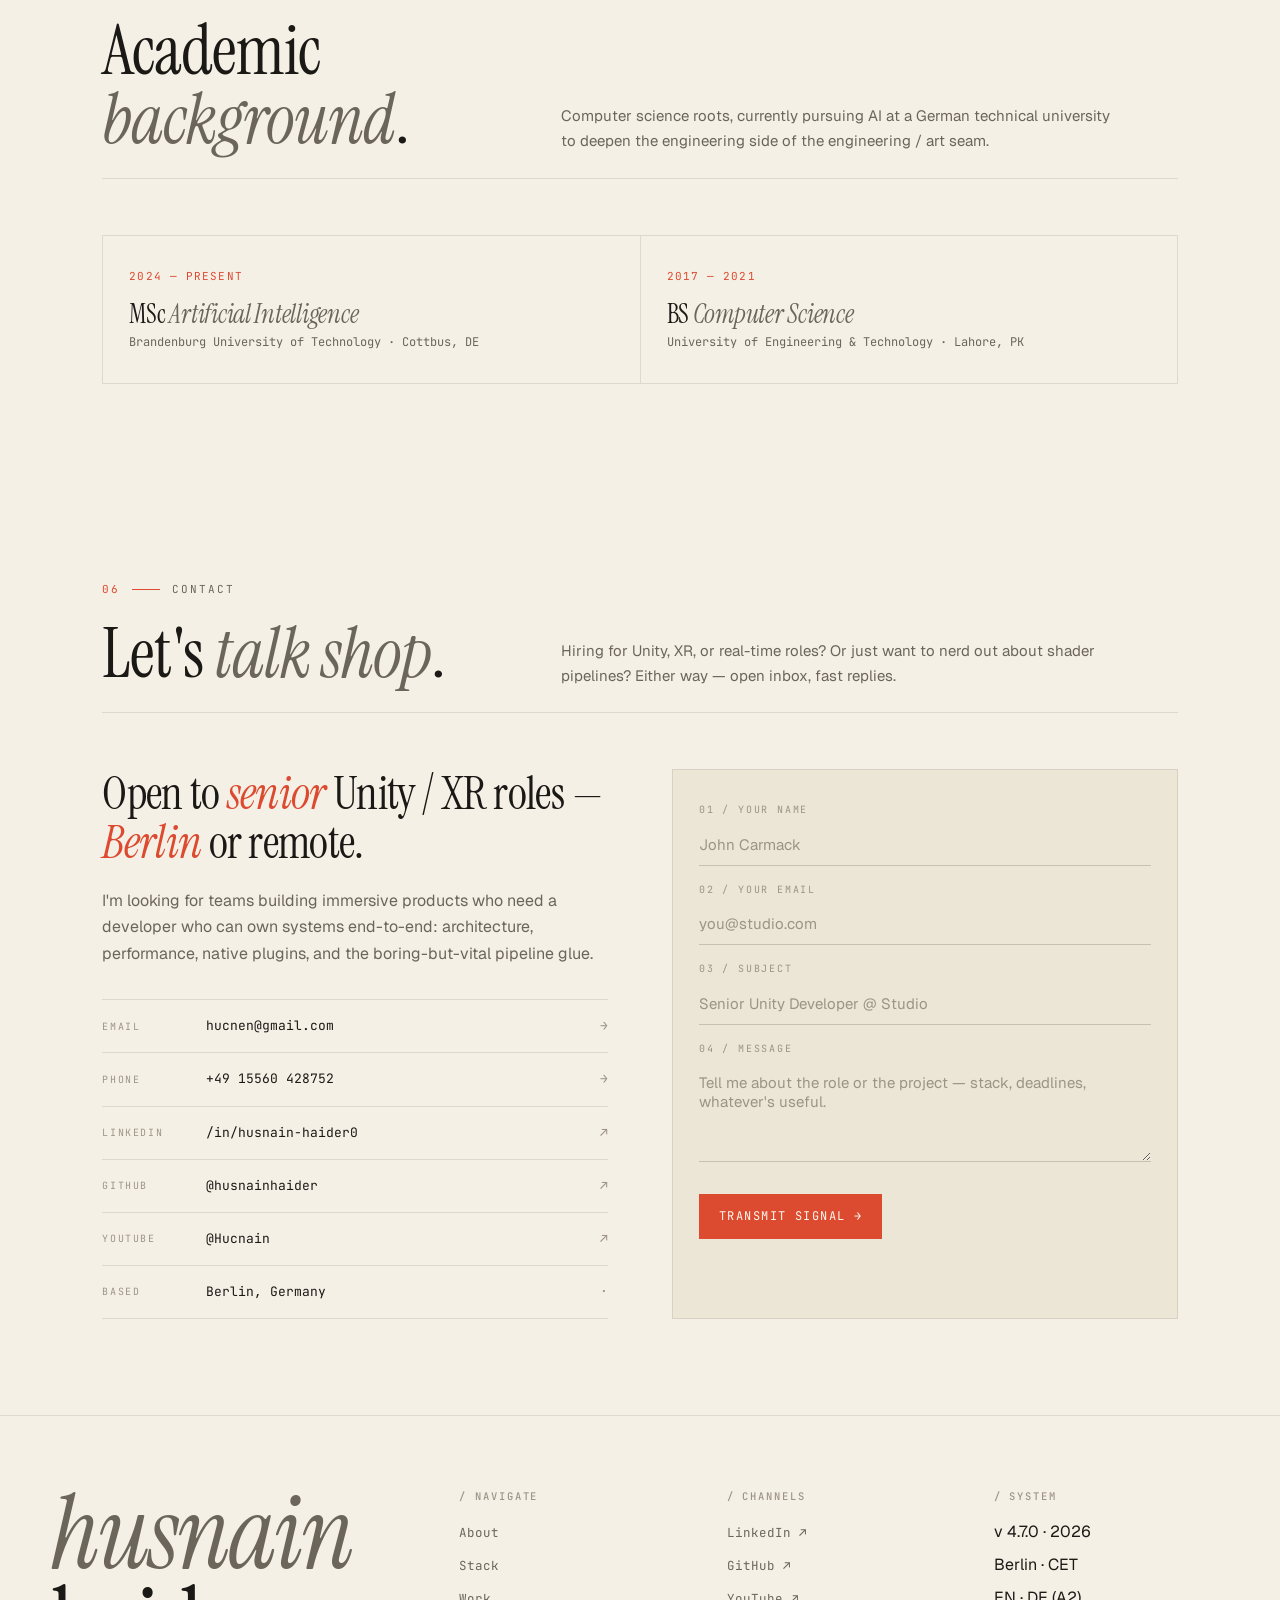
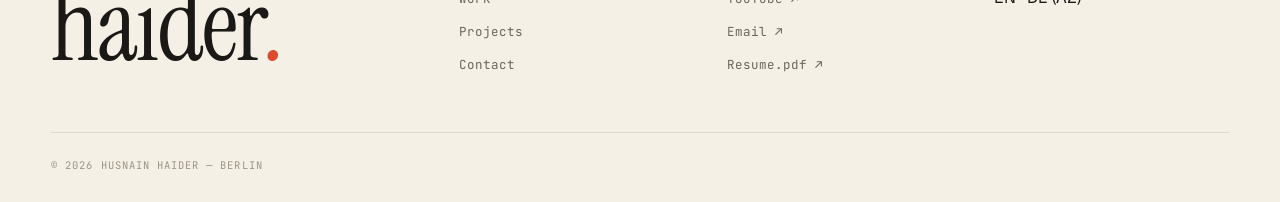
==== commit 14681599: "url refinement and projects adjustment" ====
--- a/index.html
+++ b/index.html
@@ -346,7 +346,7 @@
               <span>Unity3D</span><span>C#</span><span>Photon</span><span>URP</span>
             </div>
             <div class="project-links">
-              <a href="projects.html#project-01">case study →</a>
+              <a href="/projects/#project-01">case study →</a>
             </div>
           </div>
         </article>
@@ -369,7 +369,7 @@
               <span>Unity3D</span><span>C#</span><span>Multiplayer</span><span>Timeline</span>
             </div>
             <div class="project-links">
-              <a href="projects.html#project-02">case study →</a>
+              <a href="/projects/#project-02">case study →</a>
             </div>
           </div>
         </article>
@@ -392,7 +392,7 @@
               <span>Unity3D</span><span>Cel Shading</span><span>Timeline</span>
             </div>
             <div class="project-links">
-              <a href="projects.html#project-03">case study →</a>
+              <a href="/projects/#project-03">case study →</a>
             </div>
           </div>
         </article>
@@ -415,51 +415,53 @@
               <span>Unity3D</span><span>Photon</span><span>ECS</span><span>Procedural</span>
             </div>
             <div class="project-links">
-              <a href="projects.html#project-04">case study →</a>
+              <a href="/projects/#project-04">case study →</a>
             </div>
           </div>
         </article>
 
         <article class="project-card reveal">
-          <a class="project-thumb" href="https://www.youtube.com/@Hucnain/videos" target="_blank" aria-label="See AR Treasure Hunt on YouTube">
-            <span class="project-thumb-tag"><span class="dot"></span>AR.Hunt · geo</span>
-            <div class="project-placeholder">🗺️</div>
+          <a class="project-thumb" href="https://www.youtube.com/watch?v=reOQsuX5VUQ" data-video="reOQsuX5VUQ" target="_blank" aria-label="Play TOP-G Crime Simulator demo">
+            <span class="project-thumb-tag"><span class="dot"></span>TOP-G · online</span>
+            <img src="https://img.youtube.com/vi/reOQsuX5VUQ/hqdefault.jpg" alt="TOP-G Crime Simulator thumbnail" loading="lazy">
+            <span class="play" aria-hidden="true">▶</span>
           </a>
           <div class="project-body">
             <div class="tag-row">
               <span class="num">05 / 06</span>
-              <span class="pill">AR Experience</span>
-              <span class="year">2024</span>
-            </div>
-            <h3>AR Treasure Hunt</h3>
-            <p>Large-area AR exploration with GPS anchoring, surface detection, responsive outdoor UX, and an event-bus architecture that keeps features modular.</p>
+              <span class="pill">Multiplayer Sim</span>
+              <span class="year">2023</span>
+            </div>
+            <h3>TOP-G Crime Simulator</h3>
+            <p>Real-world simulator with multiplayer server support, open-world exploration, and synchronized player interactions across sessions.</p>
             <div class="project-tech">
-              <span>Unity3D</span><span>ARKit</span><span>ARCore</span><span>Addressables</span>
+              <span>Unity3D</span><span>Photon</span><span>Multiplayer</span><span>Open World</span>
             </div>
             <div class="project-links">
-              <a href="projects.html#project-06">case study →</a>
+              <a href="/projects/#project-55">case study →</a>
             </div>
           </div>
         </article>
 
         <article class="project-card reveal">
-          <a class="project-thumb" href="https://www.youtube.com/@Hucnain/videos" target="_blank" aria-label="See Ninja Tashani on YouTube">
-            <span class="project-thumb-tag"><span class="dot"></span>Tashani · 1.0</span>
-            <div class="project-placeholder">🥷</div>
+          <a class="project-thumb" href="https://www.youtube.com/watch?v=jpTxClyG7m4" data-video="jpTxClyG7m4" target="_blank" aria-label="Play Battle At Dawn demo">
+            <span class="project-thumb-tag"><span class="dot"></span>Battle.Dawn · 1.0</span>
+            <img src="https://img.youtube.com/vi/jpTxClyG7m4/hqdefault.jpg" alt="Battle At Dawn thumbnail" loading="lazy">
+            <span class="play" aria-hidden="true">▶</span>
           </a>
           <div class="project-body">
             <div class="tag-row">
               <span class="num">06 / 06</span>
-              <span class="pill">RPG Action</span>
-              <span class="year">2022</span>
-            </div>
-            <h3>Ninja Tashani</h3>
-            <p>3D RPG action game with sword trails, combo VFX, layered animation controllers, blend trees, and a scriptable HUD that scales from widescreen to mobile.</p>
+              <span class="pill">Tower Defense</span>
+              <span class="year">2023</span>
+            </div>
+            <h3>Battle At Dawn</h3>
+            <p>Top-down strategy tower defense with wave management, upgradeable units, AI opponents, and strategic placement mechanics.</p>
             <div class="project-tech">
-              <span>Unity3D</span><span>C#</span><span>Animator</span><span>VFX</span>
+              <span>Unity3D</span><span>C#</span><span>Strategy</span><span>AI</span>
             </div>
             <div class="project-links">
-              <a href="projects.html#project-05">case study →</a>
+              <a href="/projects/#project-51">case study →</a>
             </div>
           </div>
         </article>
@@ -469,7 +471,7 @@
       <div class="projects-foot reveal">
         <div class="projects-count"><strong>90+</strong>&nbsp;&nbsp;projects shipped · 2017 — 2026</div>
         <div style="display:flex; gap:12px; flex-wrap:wrap;">
-          <a href="projects.html" class="btn btn-primary">Full archive <span class="arrow">→</span></a>
+          <a href="/projects/" class="btn btn-primary">Full archive <span class="arrow">→</span></a>
           <a href="https://www.youtube.com/@Hucnain/videos" target="_blank" class="btn btn-ghost">Watch on YouTube</a>
         </div>
       </div>
@@ -625,8 +627,7 @@
     </div>
 
     <div class="footer-bottom">
-      <span>© 2026 Husnain Haider — built with care in Berlin</span>
-      <span>Hand-typed HTML / CSS · no frameworks</span>
+      <span>© 2026 Husnain Haider — Berlin</span>
     </div>
   </div>
 </footer>
--- a/assets/css/main.css
+++ b/assets/css/main.css
@@ -452,26 +452,30 @@
   max-width: 64ch;
 }
 
-/* === Projects (home) — brick grid ================ */
+/* === Projects (home) — 3-col equal grid ========== */
 .projects-wrap {
   display: grid;
   grid-template-columns: 1fr;
-  gap: 36px 28px;
-}
-@media (min-width: 880px) {
-  .projects-wrap { grid-template-columns: repeat(12, 1fr); }
-  .project-card { grid-column: span 12; }
-  /* 7/5, 5/7, 6/6 — brick alternation */
-  .project-card:nth-child(6n+1) { grid-column: span 7; }
-  .project-card:nth-child(6n+2) { grid-column: span 5; }
-  .project-card:nth-child(6n+3) { grid-column: span 5; }
-  .project-card:nth-child(6n+4) { grid-column: span 7; }
-  .project-card:nth-child(6n+5) { grid-column: span 6; }
-  .project-card:nth-child(6n+6) { grid-column: span 6; }
-}
+  gap: 24px;
+}
+@media (min-width: 720px)  { .projects-wrap { grid-template-columns: repeat(2, 1fr); gap: 28px; } }
+@media (min-width: 1100px) { .projects-wrap { grid-template-columns: repeat(3, 1fr); gap: 28px; } }
+
 .project-card {
   display: flex;
   flex-direction: column;
+  border: 1px solid var(--rule);
+  background: var(--bg);
+  padding: 20px;
+  transition: background 0.25s, transform 0.35s var(--ease), box-shadow 0.35s, border-color 0.25s;
+  will-change: transform;
+}
+.project-card:hover {
+  background: var(--bg-2);
+  border-color: var(--rule-strong);
+  transform: scale(1.03);
+  z-index: 2;
+  box-shadow: 0 16px 40px rgba(27,25,22,0.10);
 }
 .project-card .project-thumb {
   position: relative;
@@ -545,7 +549,7 @@
 }
 
 .project-body {
-  padding-top: 18px;
+  padding-top: 16px;
   display: flex; flex-direction: column;
   flex: 1;
 }
@@ -565,7 +569,7 @@
 .project-body .tag-row .year { color: var(--ink-dim); margin-left: auto; }
 .project-body h3 {
   font-family: var(--display);
-  font-size: clamp(24px, 2.4vw, 34px);
+  font-size: clamp(22px, 1.8vw, 28px);
   font-weight: 400;
   letter-spacing: -0.015em;
   line-height: 1.05;
@@ -884,7 +888,8 @@
   gap: 24px;
   padding-top: 24px;
 }
-@media (min-width: 720px) { .archive-grid { grid-template-columns: repeat(2, 1fr); gap: 28px; } }
+@media (min-width: 720px)  { .archive-grid { grid-template-columns: repeat(2, 1fr); gap: 28px; } }
+@media (min-width: 1100px) { .archive-grid { grid-template-columns: repeat(3, 1fr); gap: 28px; } }
 .archive-card {
   border: 1px solid var(--rule);
   padding: 22px;
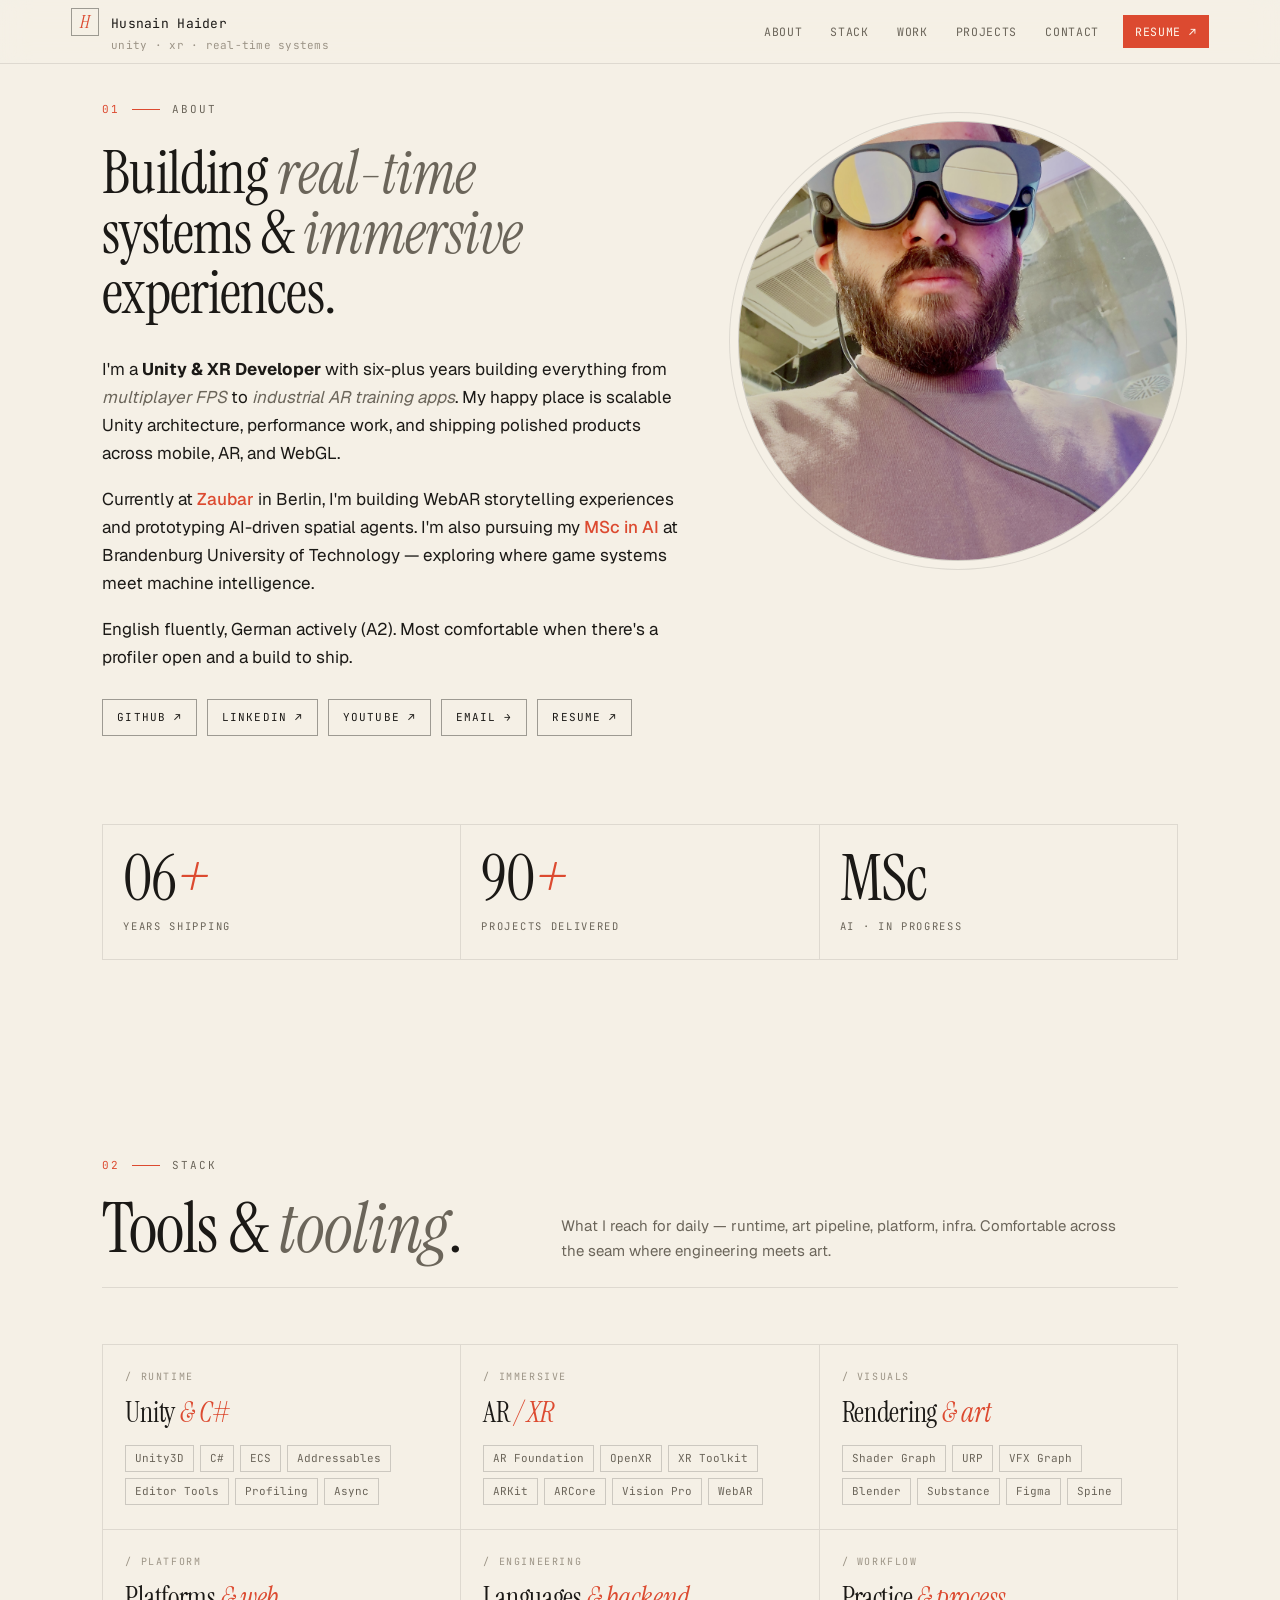
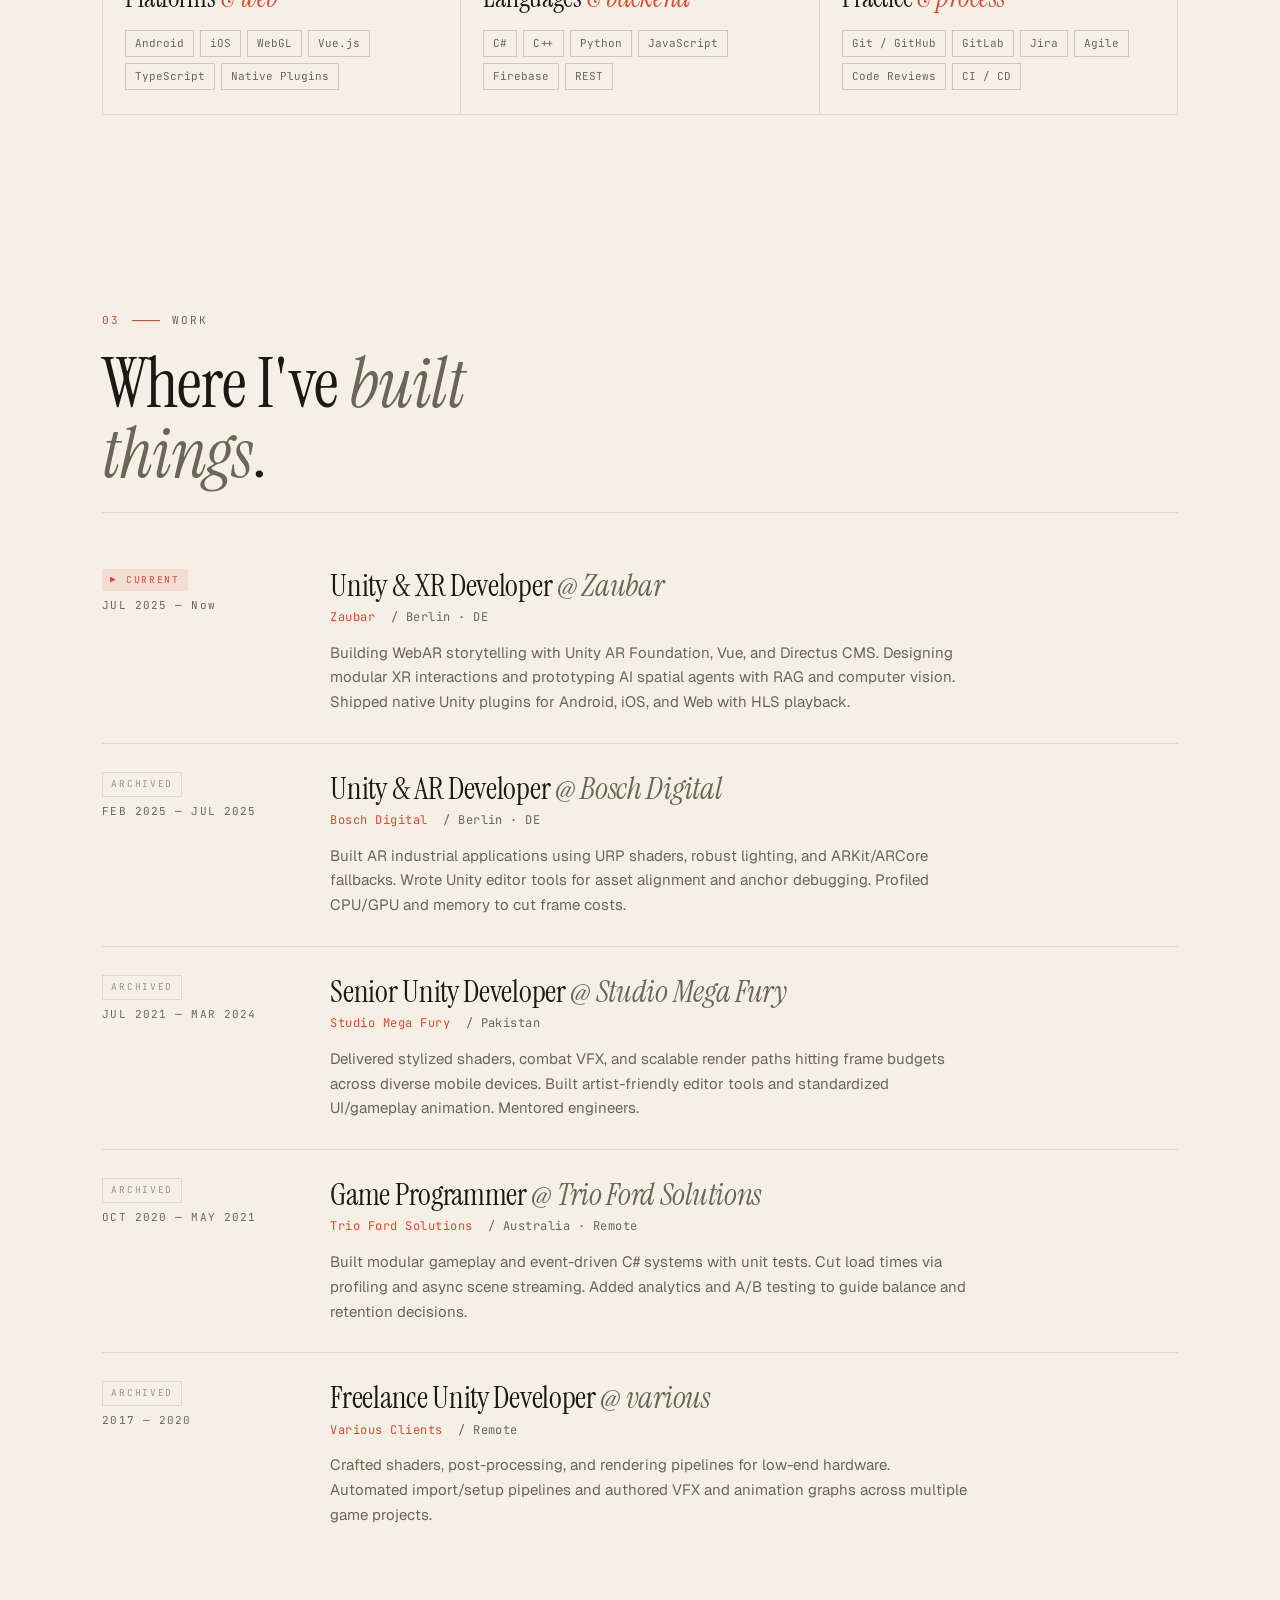
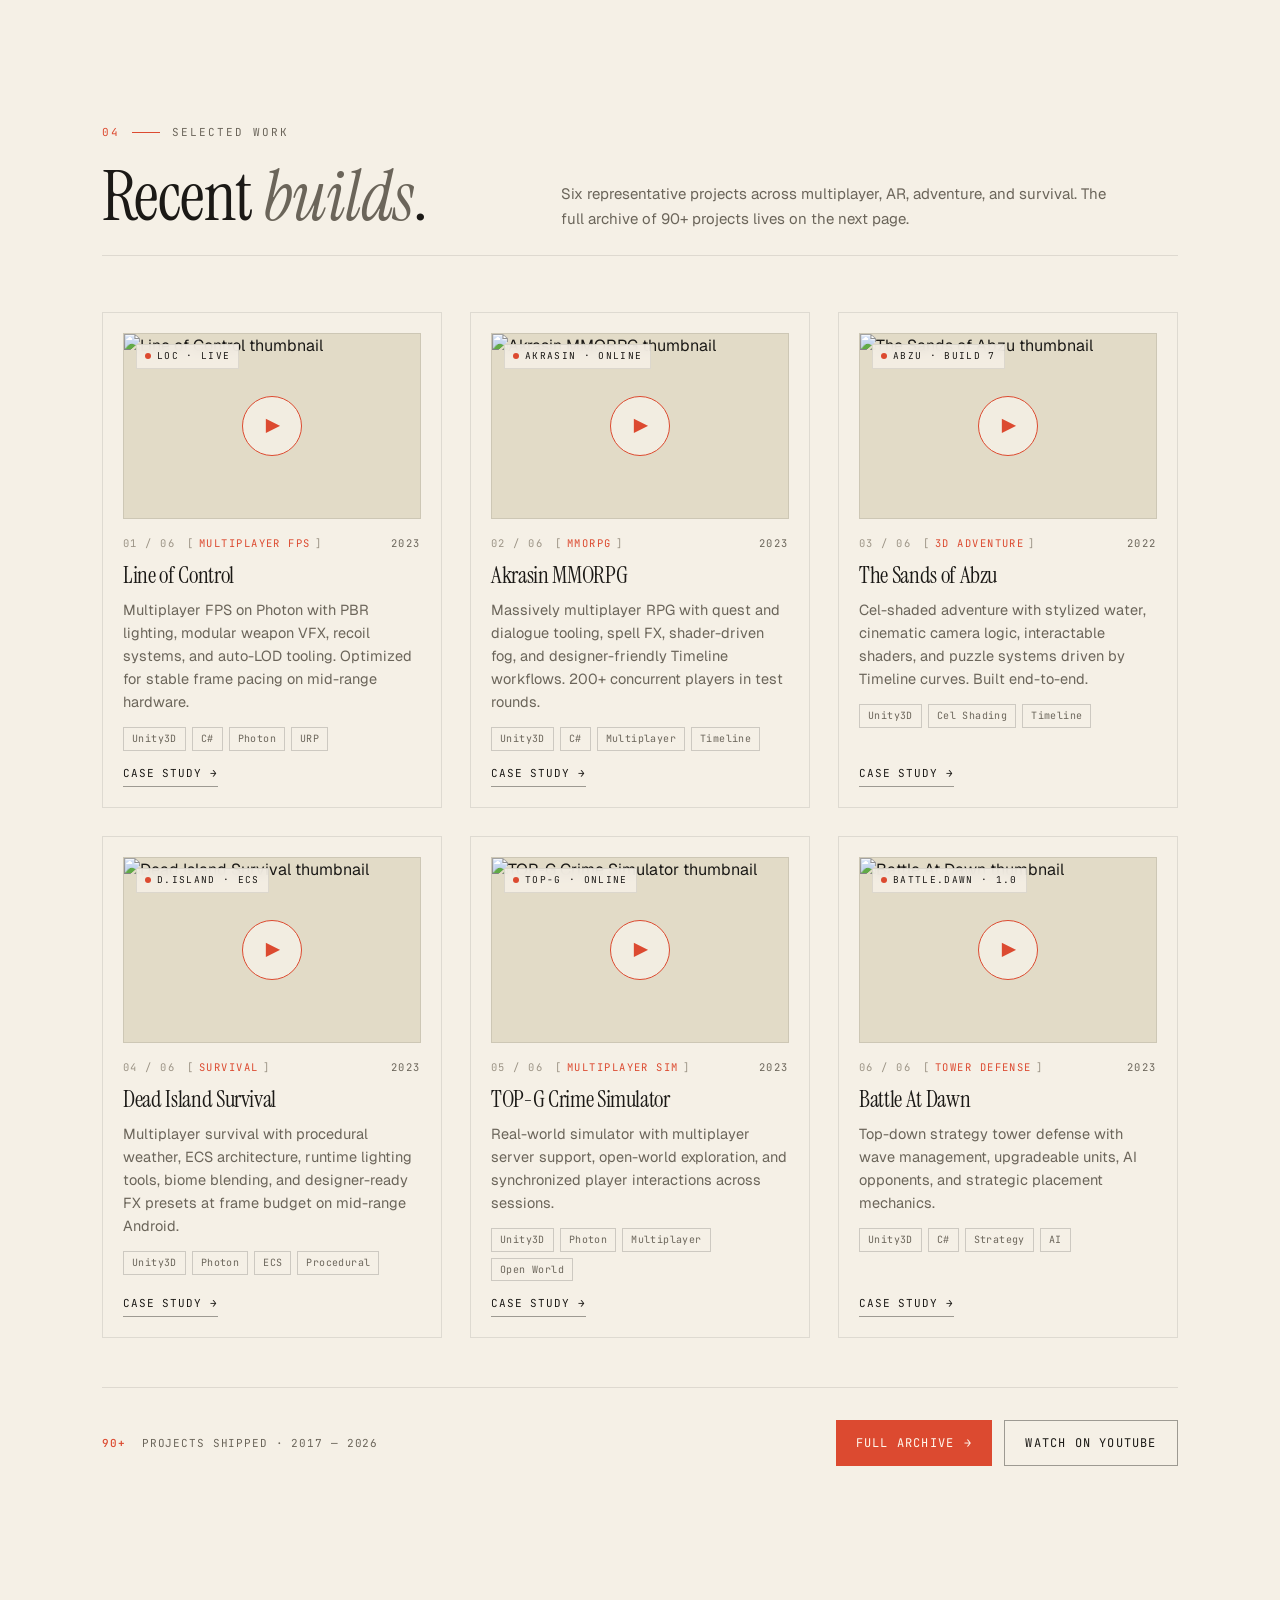
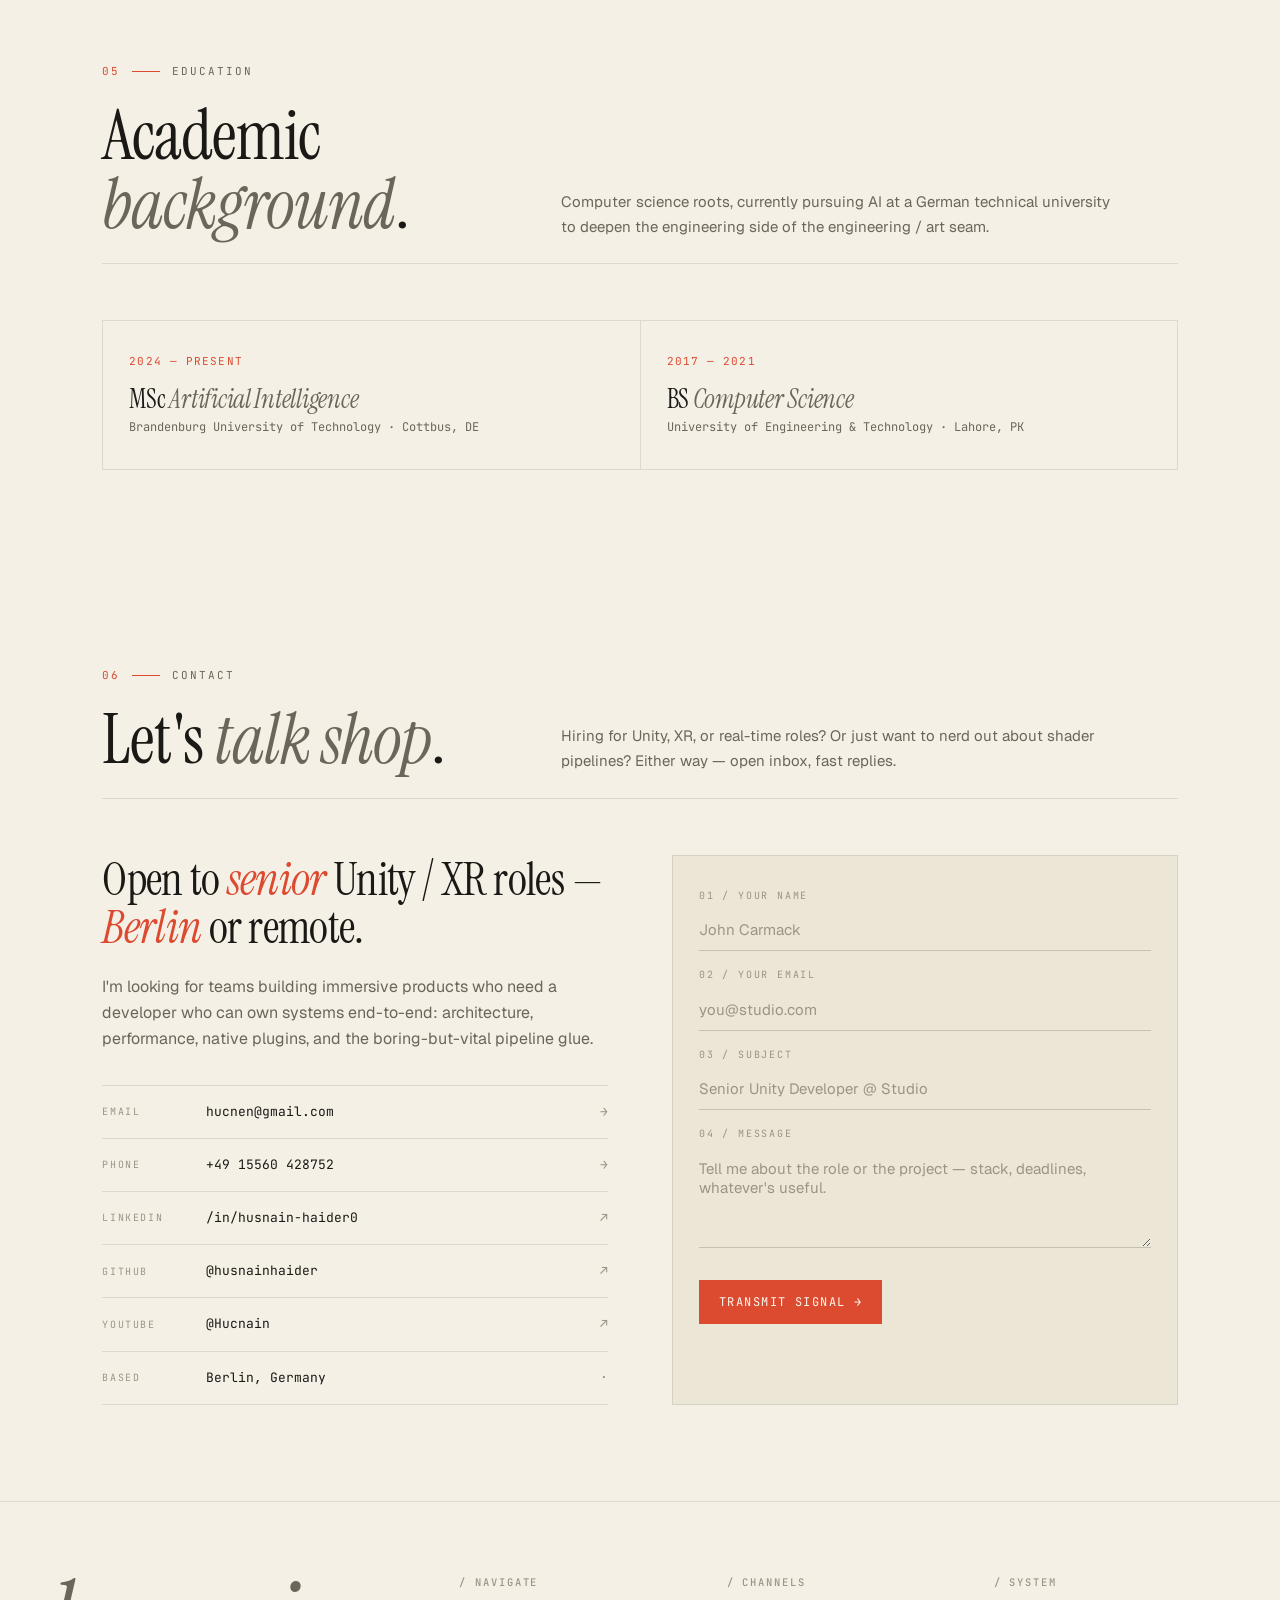
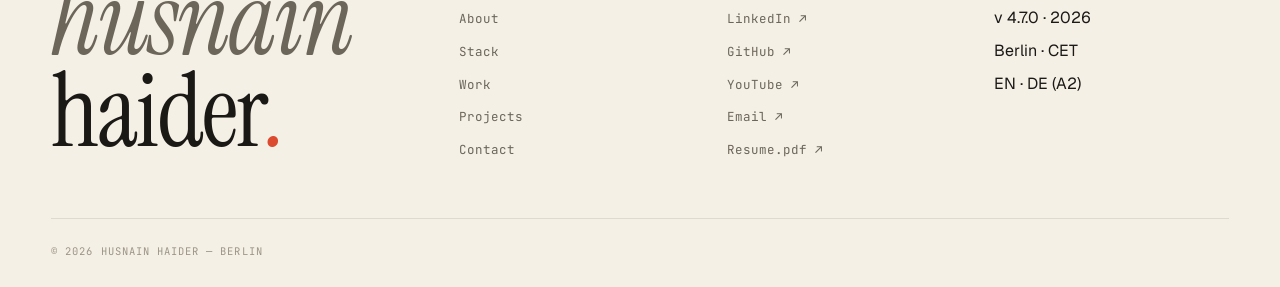
==== commit 3f24af77: "add buttons for links on index page" ====
--- a/index.html
+++ b/index.html
@@ -114,6 +114,14 @@
             English fluently, German actively (A2). Most comfortable when there's a
             profiler open and a build to ship.
           </p>
+
+          <div class="about-links">
+            <a href="https://github.com/husnainhaider" target="_blank" rel="noopener">GitHub <span class="arr">↗</span></a>
+            <a href="https://linkedin.com/in/husnain-haider0" target="_blank" rel="noopener">LinkedIn <span class="arr">↗</span></a>
+            <a href="https://www.youtube.com/@Hucnain/videos" target="_blank" rel="noopener">YouTube <span class="arr">↗</span></a>
+            <a href="mailto:hucnen@gmail.com">Email <span class="arr">→</span></a>
+            <a href="/assets/Resume_Husnain_Haider.pdf" target="_blank" rel="noopener">Resume <span class="arr">↗</span></a>
+          </div>
         </div>
         <div class="about-photo">
           <img src="assets/photo.jpg" alt="Husnain Haider portrait" loading="lazy">
--- a/assets/css/main.css
+++ b/assets/css/main.css
@@ -267,9 +267,38 @@
   display: grid;
   grid-template-columns: 1fr;
   gap: 32px;
-  margin-bottom: 56px;
+  margin-bottom: 88px;
   align-items: start;
 }
+
+/* Social link pills under the about copy */
+.about-links {
+  margin-top: 28px;
+  display: flex;
+  flex-wrap: wrap;
+  gap: 10px;
+}
+.about-links a {
+  display: inline-flex;
+  align-items: center;
+  gap: 8px;
+  padding: 9px 14px;
+  border: 1px solid var(--rule-strong);
+  font-family: var(--mono);
+  font-size: 11px;
+  letter-spacing: 0.1em;
+  text-transform: uppercase;
+  color: var(--ink);
+  transition: transform 0.2s var(--ease), border-color 0.2s, color 0.2s, box-shadow 0.2s, background 0.2s;
+}
+.about-links a:hover {
+  border-color: var(--accent);
+  color: var(--accent);
+  transform: translate(-1px, -1px);
+  box-shadow: 3px 3px 0 var(--rule-2);
+}
+.about-links .arr { transition: transform 0.2s var(--ease); display: inline-block; }
+.about-links a:hover .arr { transform: translate(2px, -2px); }
 @media (min-width: 880px) {
   .about-grid {
     grid-template-columns: minmax(0, 1fr) 440px;
